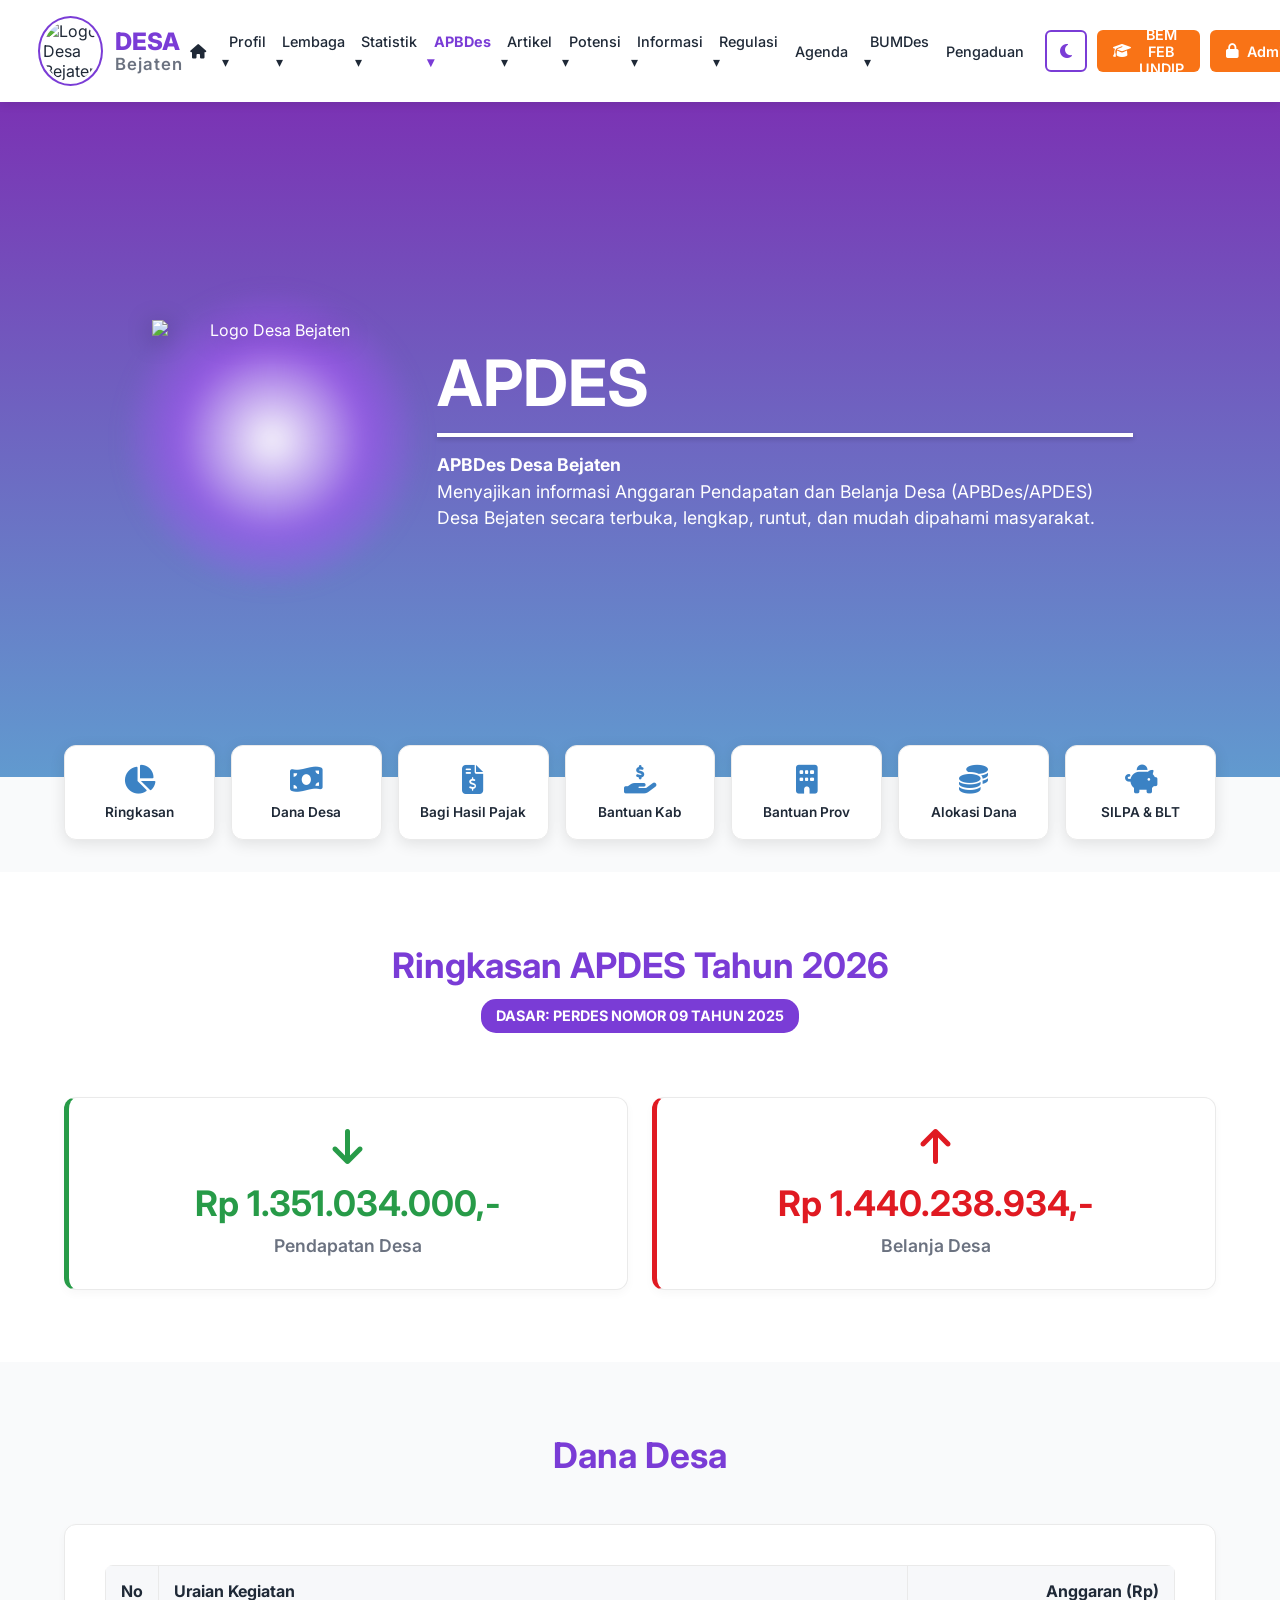
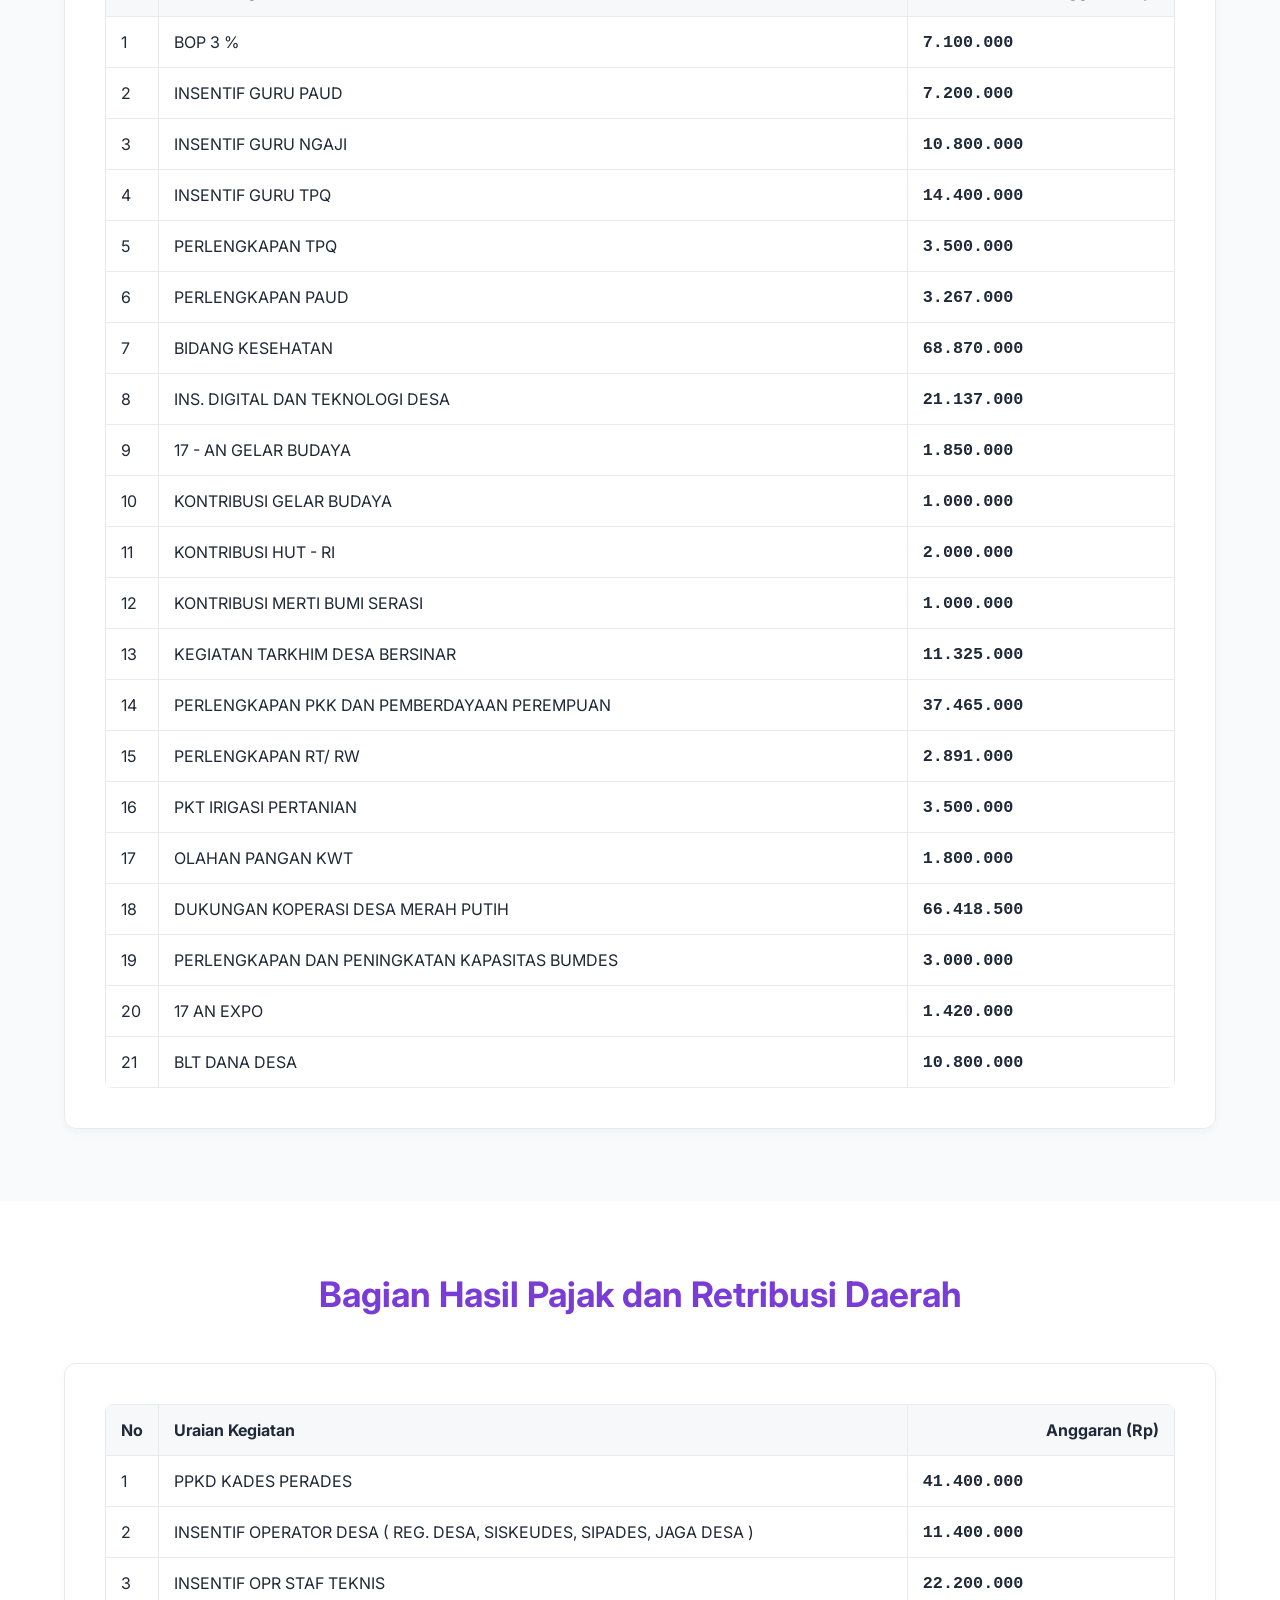
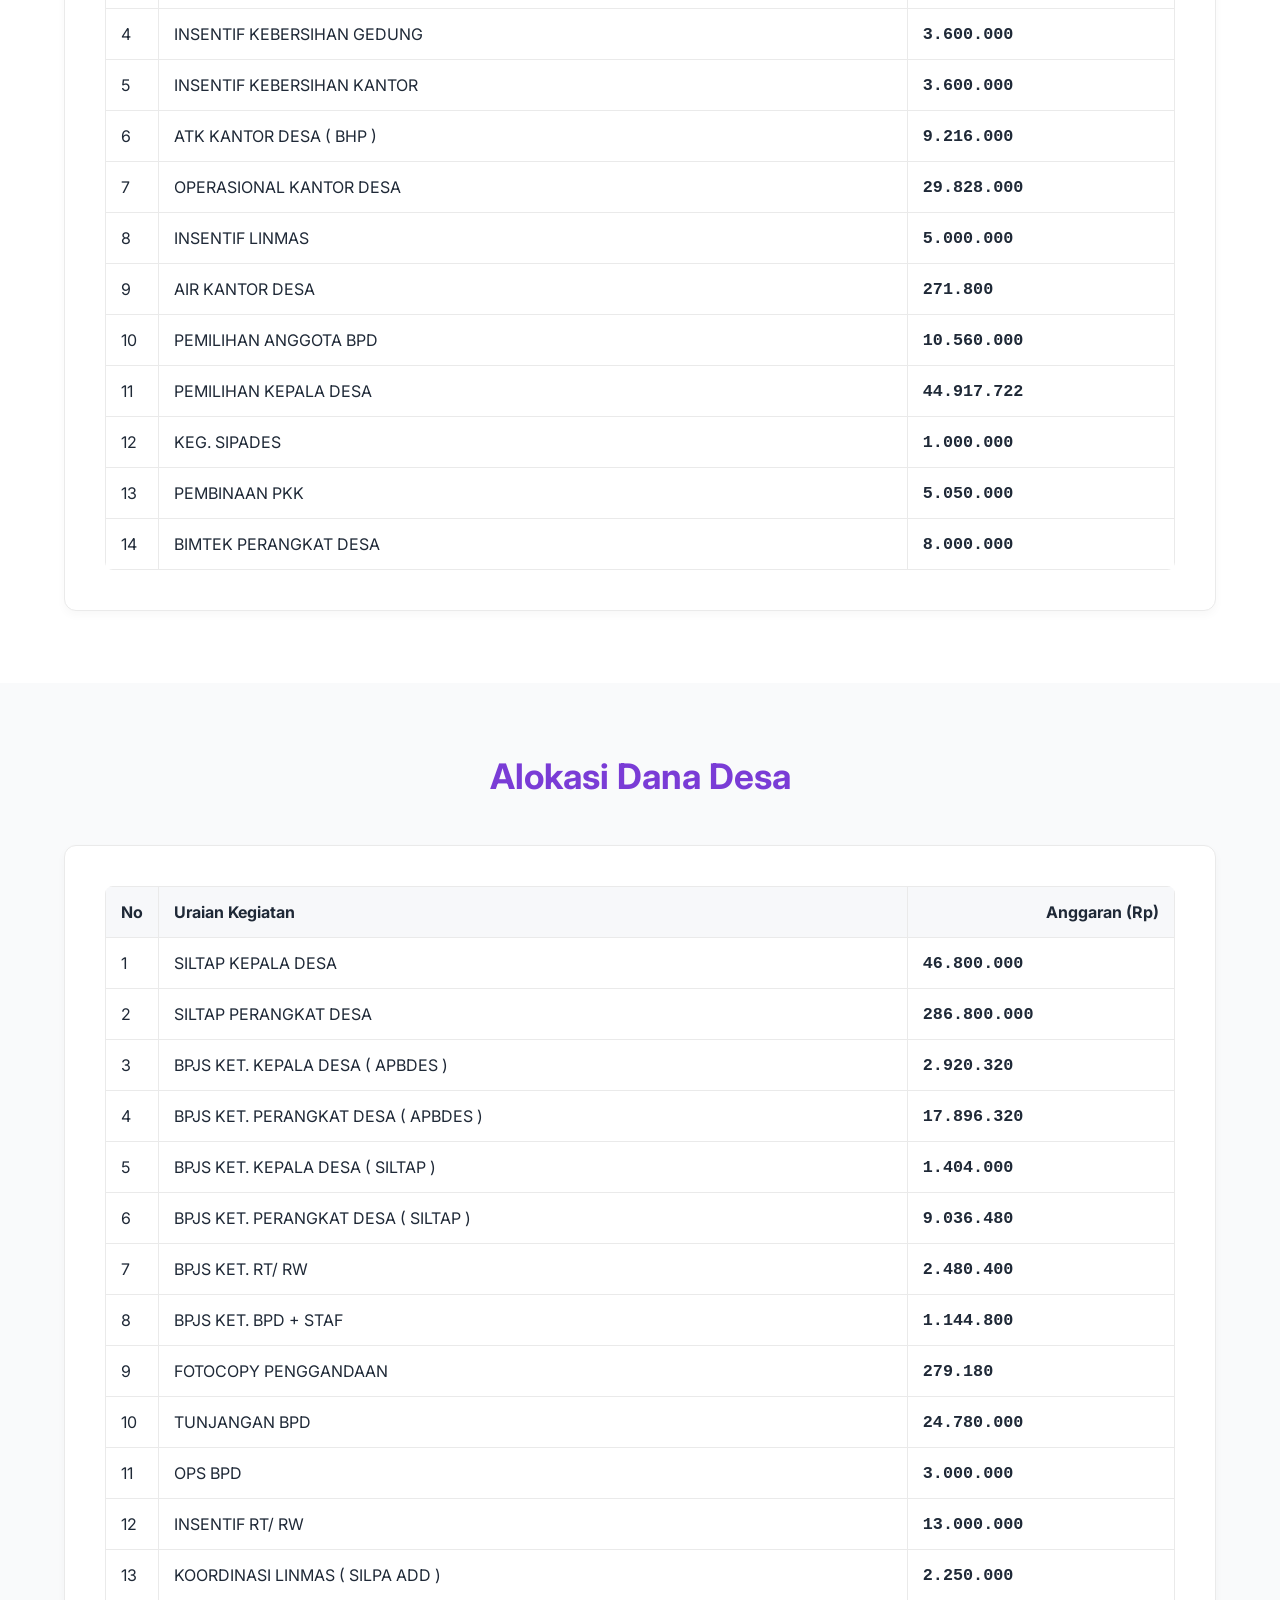
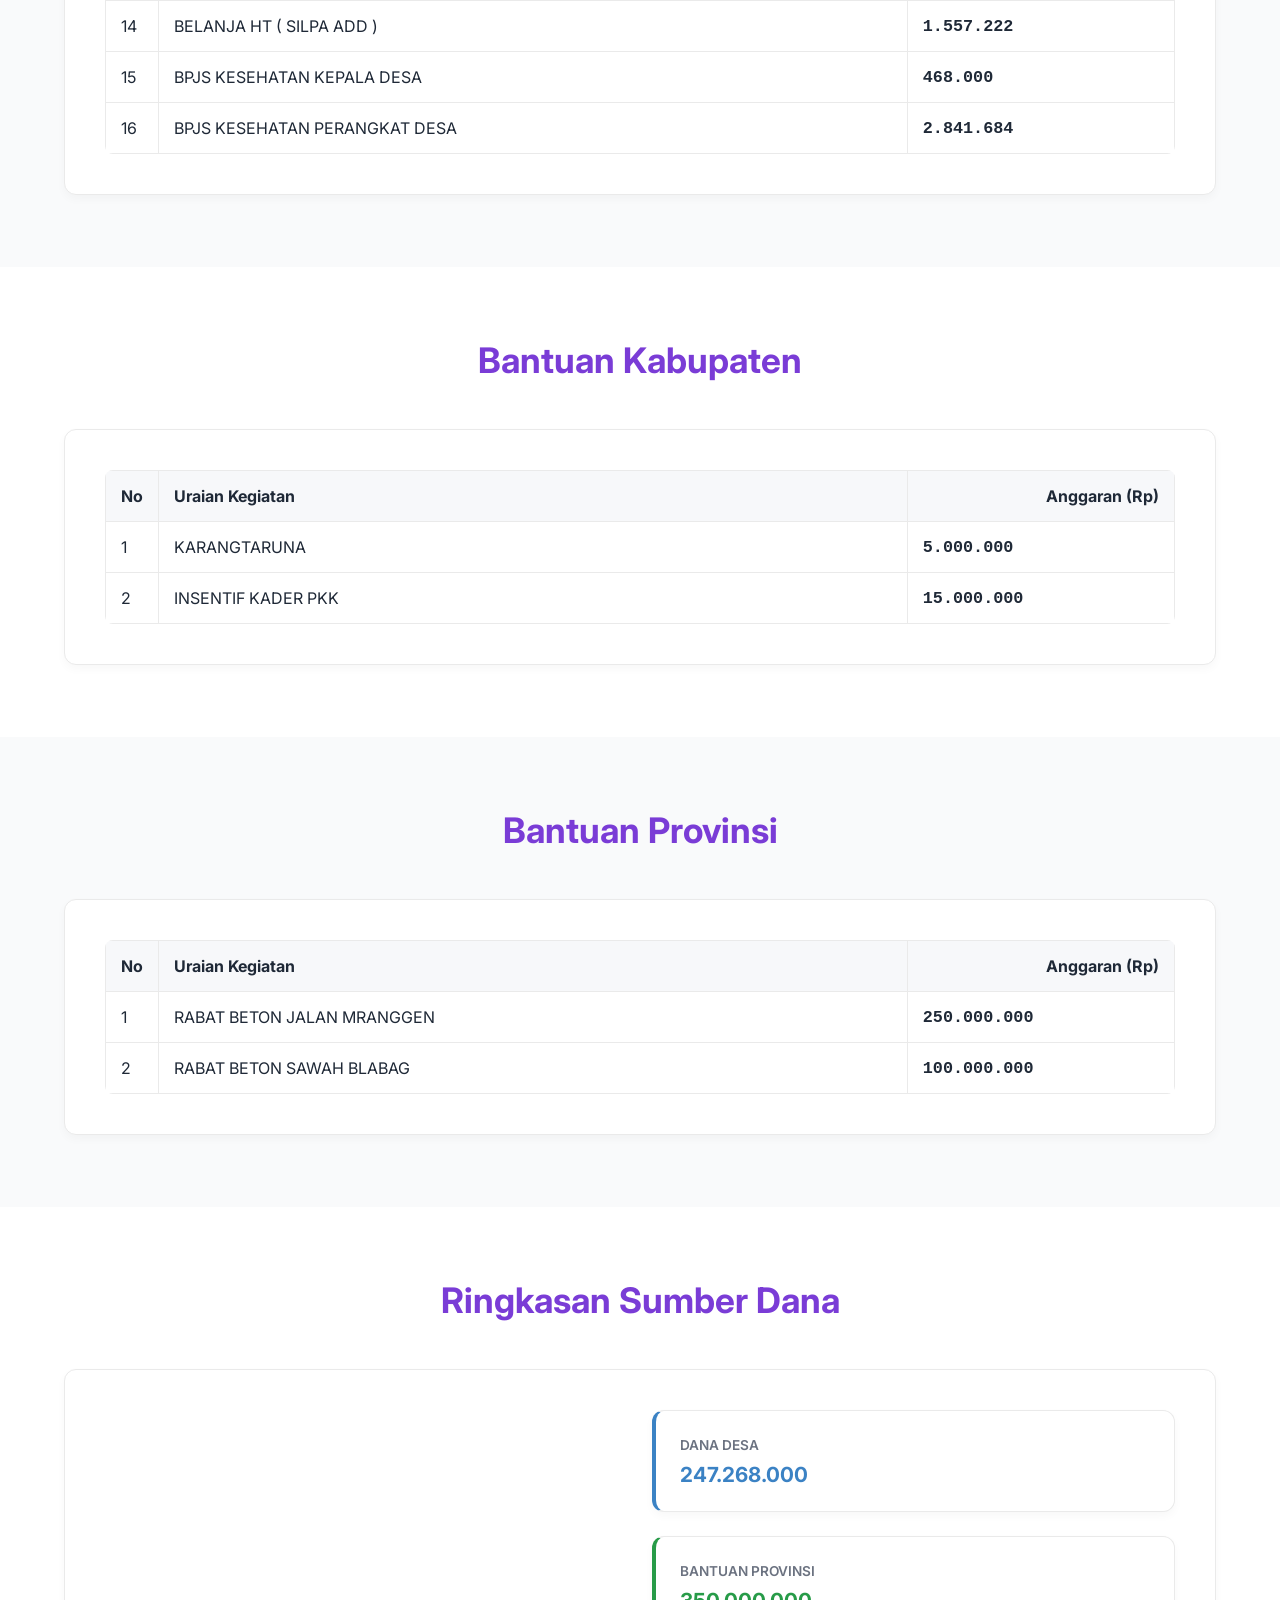
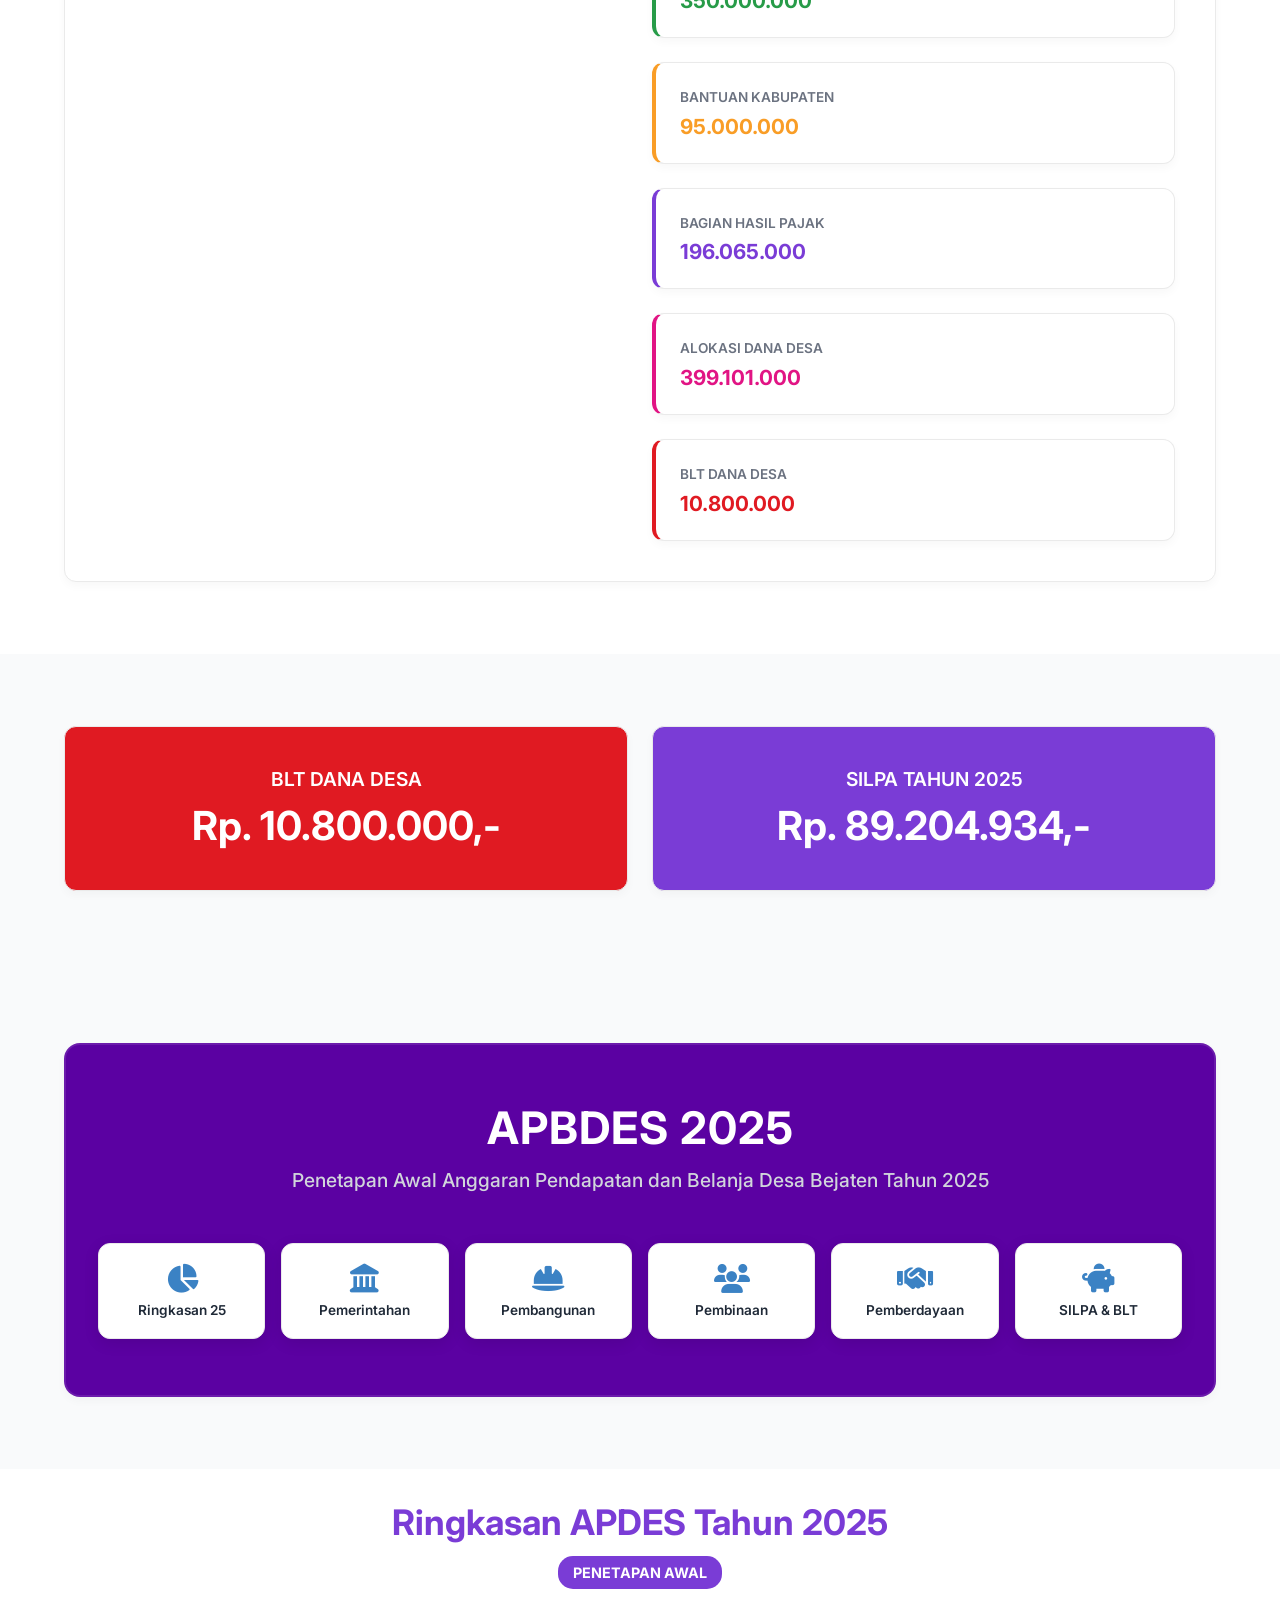
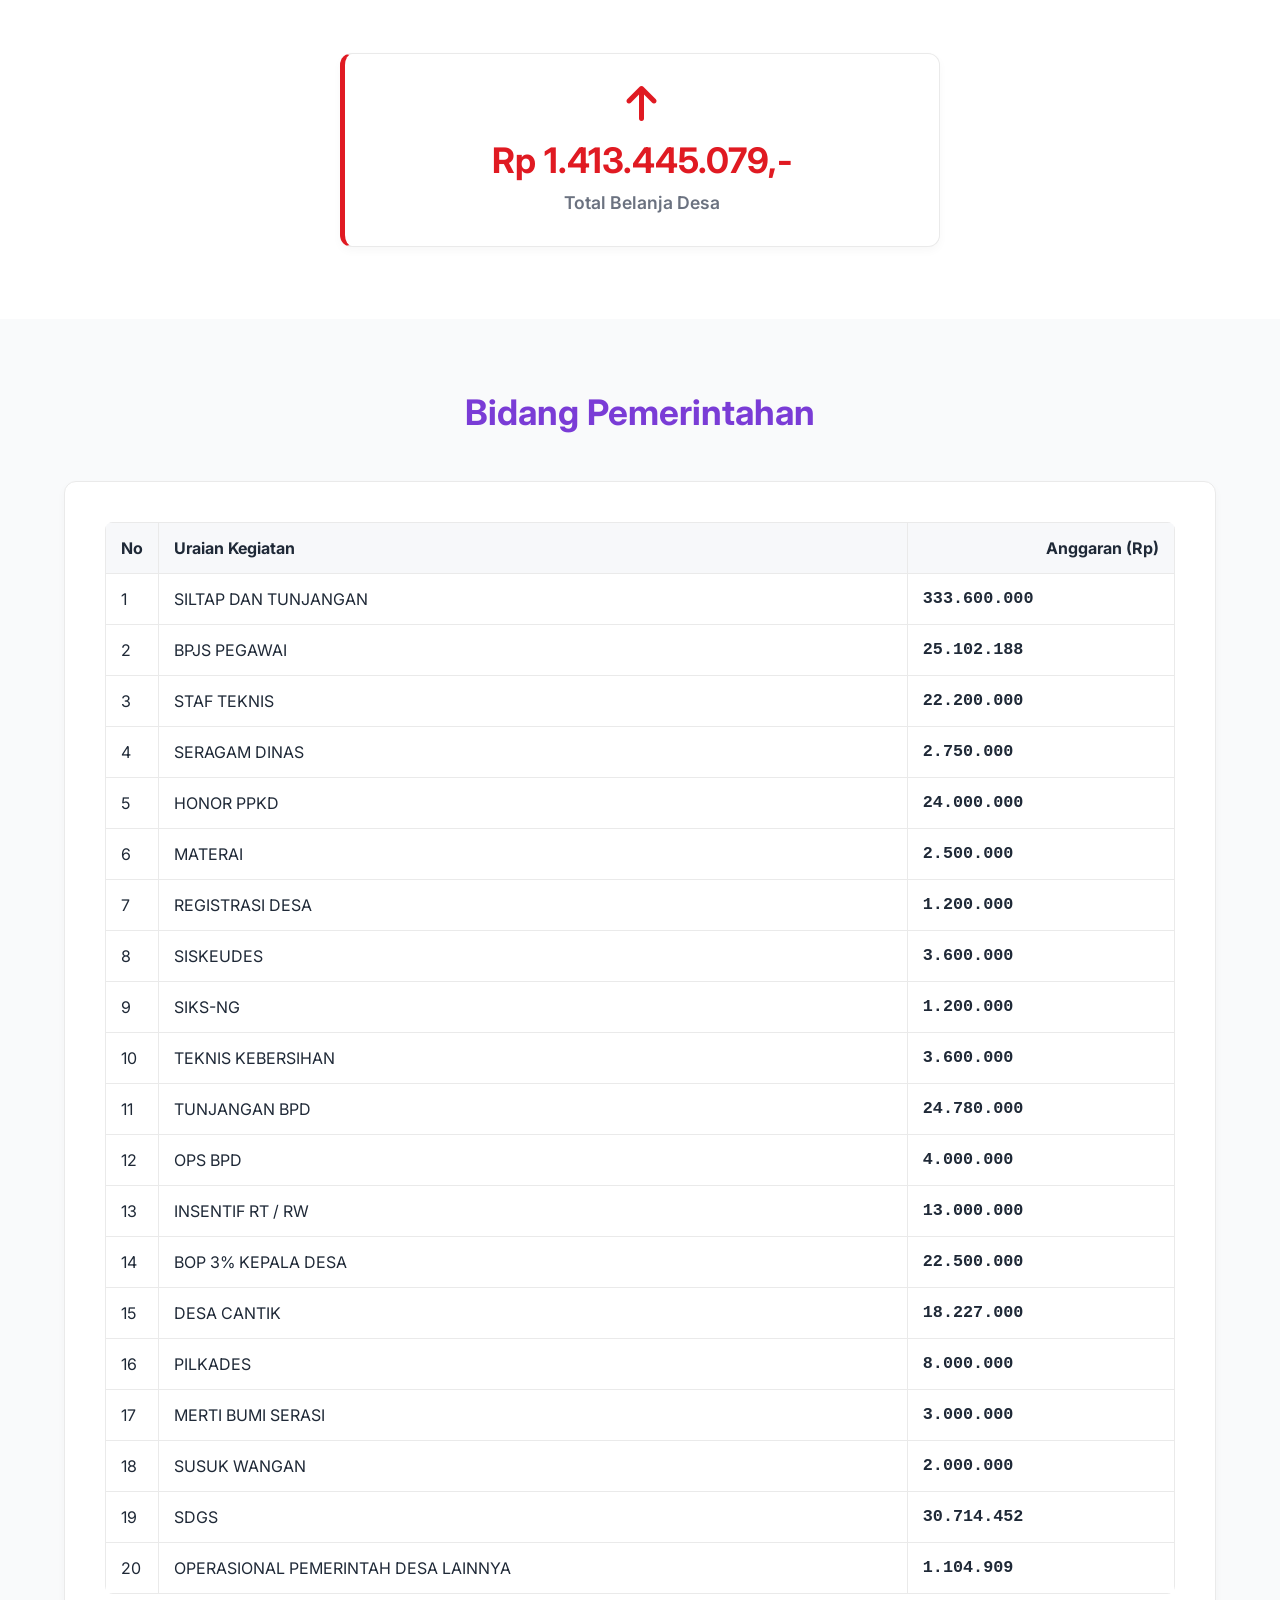
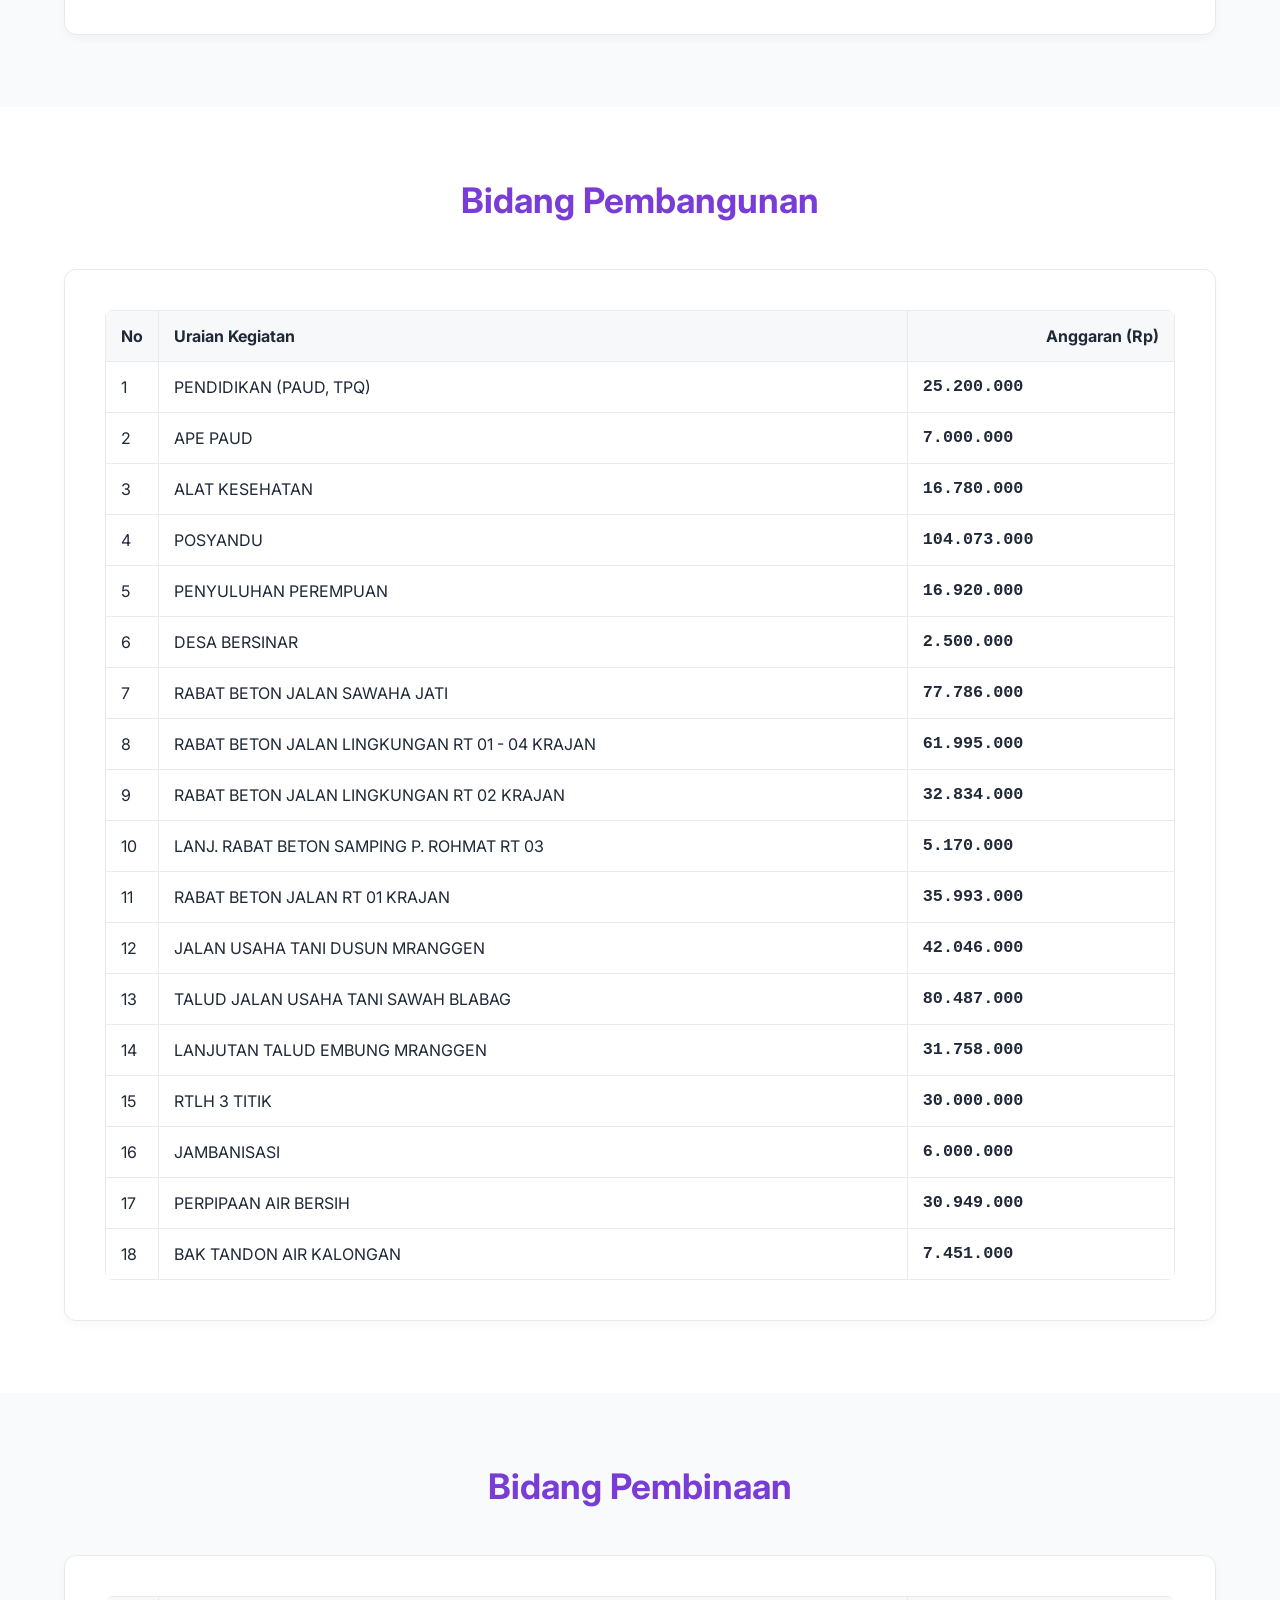
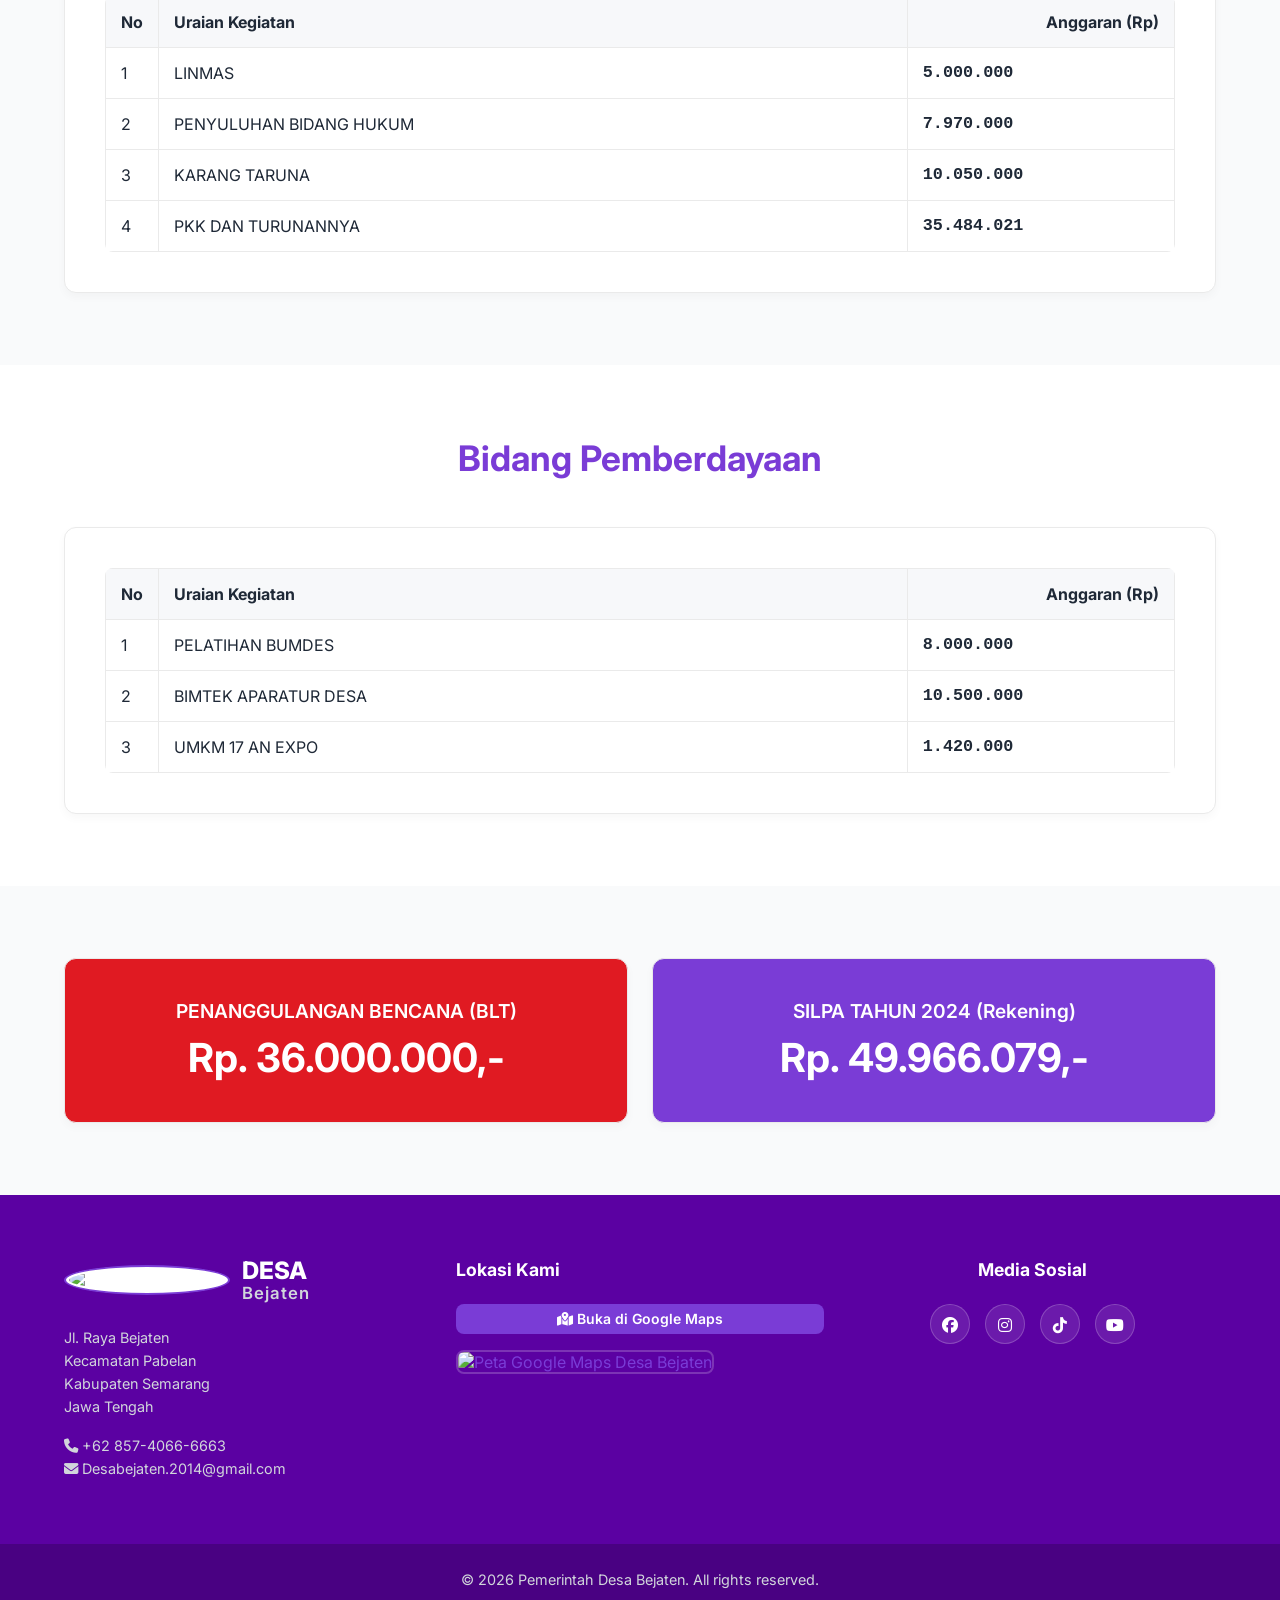
==== APDES/index.html @ 37f965fb "Add files via upload" ====
<!DOCTYPE html>
<html lang="en">

  <head>
    <meta charset="UTF-8">
    <title>APDES DESA</title>
    <link rel="stylesheet" href="./style.css">

  </head>
    
  <body>
  <!DOCTYPE html>
<html lang="id">
<head>
<meta charset="UTF-8">
<meta name="viewport" content="width=device-width, initial-scale=1.0">
<title>APDES - Desa Bejaten</title>
<link href="https://fonts.googleapis.com/css2?family=Inter:wght@300;400;500;600;700;800&family=Poppins:wght@400;600;700&display=swap" rel="stylesheet">
<link rel="stylesheet" href="https://cdnjs.cloudflare.com/ajax/libs/font-awesome/6.4.0/css/all.min.css">
<script src="https://code.highcharts.com/highcharts.js"></script>
<script src="https://code.highcharts.com/highcharts-3d.js"></script>
<script src="https://code.highcharts.com/highcharts-more.js"></script>
<link rel="stylesheet" href="style.css">
</head>
<body>
<div id="public-view">
<header id="main-header">
<div class="header-container">
<div class="desa-identity hover-popup">
<div class="logo-container">
<img src="https://res.cloudinary.com/drxc5e7gf/image/upload/v1787878684/Gemini_Generated_Image_4rnmgw4rnmgw4rnm_gtsehb.jpg" alt="Logo Desa Bejaten" class="desa-logo">
</div>
<div class="desa-title">
<h1>
<span class="desa-top">Desa</span>
<span class="bejaten-bottom">Bejaten</span>
</h1>
</div>
</div>
<div class="mobile-menu-toggle" id="mobile-menu-toggle">
<i class="fas fa-bars"></i>
</div>
<nav id="main-nav">
<ul class="nav-links">
<li><a href="#hero" class="hover-popup"><i class="fas fa-home"></i></a></li>
<li class="dropdown">
<a href="#" class="hover-popup">Profil  ▾ </a>
<ul class="dropdown-menu">
<li><a href="#">Visi Misi</a></li>
<li><a href="#">Sejarah desa</a></li>
<li><a href="#">wilayah administrative</a></li>
<li><a href="#">Pemerintah desa</a></li>
<li><a href="#">Peta Desa</a></li>
<li><a href="#">IDM</a></li>
<li><a href="#">SDGS Desa</a></li>
<li><a href="#">Galeri</a></li>
</ul>
</li>
<li class="dropdown">
<a href="#" class="hover-popup">Lembaga  ▾ </a>
<ul class="dropdown-menu">
<li><a href="#">BPD</a></li>
<li><a href="#">Ketua RW</a></li>
<li><a href="#">Ketua RT</a></li>
<li><a href="#">PKK</a></li>
<li><a href="#">Karang Taruna</a></li>
<li><a href="#">Posyandu</a></li>
</ul>
</li>
<li class="dropdown">
<a href="#" class="hover-popup">Statistik  ▾ </a>
<ul class="dropdown-menu">
<li><a href="#persebaran-kk">Persebaran dan Jumlah KK</a></li>
<li><a href="#penduduk">Rekapitulasi Penduduk</a></li>
<li><a href="#kelompok-usia">Klasifikasi Kelompok Usia</a></li>
<li><a href="#kesehatan">Infrastruktur dan Kesehatan</a></li>
<li><a href="#pendidikan">Pendidikan</a></li>
<li><a href="#kesejahteraan">Indeks Kesejahteraan Sosial</a></li>
<li><a href="#ketenagakerjaan">Ketenagakerjaan</a></li>
<li><a href="#pemuda-olahraga">Pemuda dan Olahraga</a></li>
<li><a href="#seni-budaya">Kesenian dan Kebudayaan Lokal</a></li>
<li><a href="#peribadatan">Peribadatan</a></li>
<li><a href="#mata-pencaharian">Mata Pencaharian Utama</a></li>
<li><a href="#komoditi">Potensi Komoditi</a></li>
<li><a href="#kelayakan-rumah">Kelayakan Infrastruktur</a></li>
<li><a href="#sarpras">Sarana dan Prasarana</a></li>
</ul>
</li>
<li class="dropdown">
<a href="#hero" class="hover-popup" style="color: var(--primary); font-weight: bold;">APBDes  ▾ </a>
<ul class="dropdown-menu">
<li><a href="#apdes-2025">2025</a></li>
<li><a href="#hero" style="color: var(--primary); font-weight: bold;">2026</a></li>
</ul>
</li>
<li class="dropdown">
<a href="#" class="hover-popup">Artikel  ▾ </a>
<ul class="dropdown-menu">
<li><a href="#">Berita Desa</a></li>
<li><a href="#">Berita Daerah</a></li>
<li><a href="#">Berita Nasional</a></li>
</ul>
</li>
<li class="dropdown">
<a href="#" class="hover-popup">Potensi  ▾ </a>
<ul class="dropdown-menu">
<li><a href="#">Lapak Desa</a></li>
<li><a href="#">UMKM</a></li>
<li><a href="#">Perpustakaan</a></li>
</ul>
</li>
<li class="dropdown">
<a href="#" class="hover-popup">Informasi  ▾ </a>
<ul class="dropdown-menu">
<li><a href="#">Cek DPT</a></li>
<li><a href="#">Cek Bansos</a></li>
<li><a href="#">Cek PBB</a></li>
<li><a href="#">Buku Saku UU Desa</a></li>
</ul>
</li>
<li class="dropdown">
<a href="#" class="hover-popup">Regulasi  ▾ </a>
<ul class="dropdown-menu">
<li><a href="#">Produk Hukum Desa</a></li>
<li><a href="#">JDIH Semarang</a></li>
</ul>
</li>
<li><a href="#" class="hover-popup">Agenda</a></li>
<li class="dropdown">
<a href="#" class="hover-popup">BUMDes  ▾ </a>
<ul class="dropdown-menu">
<li><a href="#">Profil</a></li>
<li><a href="#">Unit Usaha</a></li>
</ul>
</li>
<li><a href="#" class="hover-popup">Pengaduan</a></li>
</ul>
<div class="nav-actions">
<button id="theme-toggle" class="btn-theme-toggle hover-popup"><i class="fas fa-moon"></i></button>
<div class="dropdown">
<button class="btn btn-admin hover-popup"><i class="fas fa-graduation-cap"></i> PPKO BEM FEB UNDIP  ▾ </button>
<ul class="dropdown-menu">
<li><a href="#">Profil</a></li>
<li><a href="#">Mentari Cendekia</a></li>
<li><a href="#">Kembang Usaha</a></li>
<li><a href="#">Bijak Usaha</a></li>
<li><a href="#">Siaga Tani</a></li>
<li><a href="#">Sinergi Tani</a></li>
<li><a href="#">Testimoni</a></li>
<li><a href="#">Video Profil</a></li>
</ul>
</div>
<button id="btn-open-login" class="btn btn-admin hover-popup"><i class="fas fa-lock"></i> Admin</button>
</div>
</nav>
</div>
</header>

<section id="hero">
<div class="hero-overlay"></div>
<div class="hero-content">
<div class="hero-content-flex">
<div class="hero-logo-side">
<div class="hero-logo-glow-wrapper">
<div class="hero-glow-effect"></div>
<img src="https://res.cloudinary.com/drxc5e7gf/image/upload/v1787893116/Desain_tanpa_judul_1_e6dlwz.png" alt="Logo Desa Bejaten" class="hero-clean-logo">
</div>
</div>
<div class="hero-text-side">
<h2><span>APDES</span></h2>
<hr class="hero-line">
<p><strong>APBDes Desa Bejaten</strong><br>Menyajikan informasi Anggaran Pendapatan dan Belanja Desa (APBDes/APDES) Desa Bejaten secara terbuka, lengkap, runtut, dan mudah dipahami masyarakat.</p>
</div>
</div>
</div>
</section>
<section id="quick-access">
<div class="container grid-7">
<a href="#ringkasan-apdes" class="quick-card hover-popup"><i class="fas fa-chart-pie"></i><p>Ringkasan</p></a>
<a href="#dana-desa" class="quick-card hover-popup"><i class="fas fa-money-bill-wave"></i><p>Dana Desa</p></a>
<a href="#bagi-hasil-pajak" class="quick-card hover-popup"><i class="fas fa-file-invoice-dollar"></i><p>Bagi Hasil Pajak</p></a>
<a href="#bantuan-kabupaten" class="quick-card hover-popup"><i class="fas fa-hand-holding-usd"></i><p>Bantuan Kab</p></a>
<a href="#bantuan-provinsi" class="quick-card hover-popup"><i class="fas fa-building"></i><p>Bantuan Prov</p></a>
<a href="#alokasi-dana-desa" class="quick-card hover-popup"><i class="fas fa-coins"></i><p>Alokasi Dana</p></a>
<a href="#silpa" class="quick-card hover-popup"><i class="fas fa-piggy-bank"></i><p>SILPA & BLT</p></a>
</div>
</section>
<section id="ringkasan-apdes" class="section-bg-light">
<div class="container">
<div class="section-header hover-popup">
<h2>Ringkasan APDES Tahun 2026</h2>
<p class="badge badge-year">DASAR: PERDES NOMOR 09 TAHUN 2025</p>
</div>
<div class="grid-2 align-center-grid">
<div class="stat-card hover-popup" style="border-left: 5px solid #279B48;">
<i class="fas fa-arrow-down" style="color: #279B48;"></i>
<h3 style="color: #279B48;">Rp 1.351.034.000,-</h3>
<p>Pendapatan Desa</p>
</div>
<div class="stat-card hover-popup" style="border-left: 5px solid #E01A22;">
<i class="fas fa-arrow-up" style="color: #E01A22;"></i>
<h3 style="color: #E01A22;">Rp 1.440.238.934,-</h3>
<p>Belanja Desa</p>
</div>
</div>
</div>
</section>
<section id="dana-desa">
<div class="container">
<div class="section-header hover-popup">
<h2>Dana Desa</h2>
</div>
<div class="content-box hover-popup">
<div class="table-responsive">
<table class="stat-table apdes-table">
<thead>
<tr>
<th style="width: 5%;">No</th>
<th style="width: 70%;">Uraian Kegiatan</th>
<th style="width: 25%; text-align: right;">Anggaran (Rp)</th>
</tr>
</thead>
<tbody>
<tr><td>1</td><td>BOP 3 %</td><td>7.100.000</td></tr>
<tr><td>2</td><td>INSENTIF GURU PAUD</td><td>7.200.000</td></tr>
<tr><td>3</td><td>INSENTIF GURU NGAJI</td><td>10.800.000</td></tr>
<tr><td>4</td><td>INSENTIF GURU TPQ</td><td>14.400.000</td></tr>
<tr><td>5</td><td>PERLENGKAPAN TPQ</td><td>3.500.000</td></tr>
<tr><td>6</td><td>PERLENGKAPAN PAUD</td><td>3.267.000</td></tr>
<tr><td>7</td><td>BIDANG KESEHATAN</td><td>68.870.000</td></tr>
<tr><td>8</td><td>INS. DIGITAL DAN TEKNOLOGI DESA</td><td>21.137.000</td></tr>
<tr><td>9</td><td>17 - AN GELAR BUDAYA</td><td>1.850.000</td></tr>
<tr><td>10</td><td>KONTRIBUSI GELAR BUDAYA</td><td>1.000.000</td></tr>
<tr><td>11</td><td>KONTRIBUSI HUT - RI</td><td>2.000.000</td></tr>
<tr><td>12</td><td>KONTRIBUSI MERTI BUMI SERASI</td><td>1.000.000</td></tr>
<tr><td>13</td><td>KEGIATAN TARKHIM DESA BERSINAR</td><td>11.325.000</td></tr>
<tr><td>14</td><td>PERLENGKAPAN PKK DAN PEMBERDAYAAN PEREMPUAN</td><td>37.465.000</td></tr>
<tr><td>15</td><td>PERLENGKAPAN RT/ RW</td><td>2.891.000</td></tr>
<tr><td>16</td><td>PKT IRIGASI PERTANIAN</td><td>3.500.000</td></tr>
<tr><td>17</td><td>OLAHAN PANGAN KWT</td><td>1.800.000</td></tr>
<tr><td>18</td><td>DUKUNGAN KOPERASI DESA MERAH PUTIH</td><td>66.418.500</td></tr>
<tr><td>19</td><td>PERLENGKAPAN DAN PENINGKATAN KAPASITAS BUMDES</td><td>3.000.000</td></tr>
<tr><td>20</td><td>17 AN EXPO</td><td>1.420.000</td></tr>
<tr><td>21</td><td>BLT DANA DESA</td><td>10.800.000</td></tr>
</tbody>
</table>
</div>
</div>
</div>
</section>
<section id="bagi-hasil-pajak" class="section-bg-light">
<div class="container">
<div class="section-header hover-popup">
<h2>Bagian Hasil Pajak dan Retribusi Daerah</h2>
</div>
<div class="content-box hover-popup">
<div class="table-responsive">
<table class="stat-table apdes-table">
<thead>
<tr>
<th style="width: 5%;">No</th>
<th style="width: 70%;">Uraian Kegiatan</th>
<th style="width: 25%; text-align: right;">Anggaran (Rp)</th>
</tr>
</thead>
<tbody>
<tr><td>1</td><td>PPKD KADES PERADES</td><td>41.400.000</td></tr>
<tr><td>2</td><td>INSENTIF OPERATOR DESA ( REG. DESA, SISKEUDES, SIPADES, JAGA DESA )</td><td>11.400.000</td></tr>
<tr><td>3</td><td>INSENTIF OPR STAF TEKNIS</td><td>22.200.000</td></tr>
<tr><td>4</td><td>INSENTIF KEBERSIHAN GEDUNG</td><td>3.600.000</td></tr>
<tr><td>5</td><td>INSENTIF KEBERSIHAN KANTOR</td><td>3.600.000</td></tr>
<tr><td>6</td><td>ATK KANTOR DESA ( BHP )</td><td>9.216.000</td></tr>
<tr><td>7</td><td>OPERASIONAL KANTOR DESA</td><td>29.828.000</td></tr>
<tr><td>8</td><td>INSENTIF LINMAS</td><td>5.000.000</td></tr>
<tr><td>9</td><td>AIR KANTOR DESA</td><td>271.800</td></tr>
<tr><td>10</td><td>PEMILIHAN ANGGOTA BPD</td><td>10.560.000</td></tr>
<tr><td>11</td><td>PEMILIHAN KEPALA DESA</td><td>44.917.722</td></tr>
<tr><td>12</td><td>KEG. SIPADES</td><td>1.000.000</td></tr>
<tr><td>13</td><td>PEMBINAAN PKK</td><td>5.050.000</td></tr>
<tr><td>14</td><td>BIMTEK PERANGKAT DESA</td><td>8.000.000</td></tr>
</tbody>
</table>
</div>
</div>
</div>
</section>
<section id="alokasi-dana-desa">
<div class="container">
<div class="section-header hover-popup">
<h2>Alokasi Dana Desa</h2>
</div>
<div class="content-box hover-popup">
<div class="table-responsive">
<table class="stat-table apdes-table">
<thead>
<tr>
<th style="width: 5%;">No</th>
<th style="width: 70%;">Uraian Kegiatan</th>
<th style="width: 25%; text-align: right;">Anggaran (Rp)</th>
</tr>
</thead>
<tbody>
<tr><td>1</td><td>SILTAP KEPALA DESA</td><td>46.800.000</td></tr>
<tr><td>2</td><td>SILTAP PERANGKAT DESA</td><td>286.800.000</td></tr>
<tr><td>3</td><td>BPJS KET. KEPALA DESA ( APBDES )</td><td>2.920.320</td></tr>
<tr><td>4</td><td>BPJS KET. PERANGKAT DESA ( APBDES )</td><td>17.896.320</td></tr>
<tr><td>5</td><td>BPJS KET. KEPALA DESA ( SILTAP )</td><td>1.404.000</td></tr>
<tr><td>6</td><td>BPJS KET. PERANGKAT DESA ( SILTAP )</td><td>9.036.480</td></tr>
<tr><td>7</td><td>BPJS KET. RT/ RW</td><td>2.480.400</td></tr>
<tr><td>8</td><td>BPJS KET. BPD + STAF</td><td>1.144.800</td></tr>
<tr><td>9</td><td>FOTOCOPY PENGGANDAAN</td><td>279.180</td></tr>
<tr><td>10</td><td>TUNJANGAN BPD</td><td>24.780.000</td></tr>
<tr><td>11</td><td>OPS BPD</td><td>3.000.000</td></tr>
<tr><td>12</td><td>INSENTIF RT/ RW</td><td>13.000.000</td></tr>
<tr><td>13</td><td>KOORDINASI LINMAS ( SILPA ADD )</td><td>2.250.000</td></tr>
<tr><td>14</td><td>BELANJA HT ( SILPA ADD )</td><td>1.557.222</td></tr>
<tr><td>15</td><td>BPJS KESEHATAN KEPALA DESA</td><td>468.000</td></tr>
<tr><td>16</td><td>BPJS KESEHATAN PERANGKAT DESA</td><td>2.841.684</td></tr>
</tbody>
</table>
</div>
</div>
</div>
</section>
<section id="bantuan-kabupaten" class="section-bg-light">
<div class="container">
<div class="section-header hover-popup">
<h2>Bantuan Kabupaten</h2>
</div>
<div class="content-box hover-popup">
<div class="table-responsive">
<table class="stat-table apdes-table">
<thead>
<tr>
<th style="width: 5%;">No</th>
<th style="width: 70%;">Uraian Kegiatan</th>
<th style="width: 25%; text-align: right;">Anggaran (Rp)</th>
</tr>
</thead>
<tbody>
<tr><td>1</td><td>KARANGTARUNA</td><td>5.000.000</td></tr>
<tr><td>2</td><td>INSENTIF KADER PKK</td><td>15.000.000</td></tr>
</tbody>
</table>
</div>
</div>
</div>
</section>
<section id="bantuan-provinsi">
<div class="container">
<div class="section-header hover-popup">
<h2>Bantuan Provinsi</h2>
</div>
<div class="content-box hover-popup">
<div class="table-responsive">
<table class="stat-table apdes-table">
<thead>
<tr>
<th style="width: 5%;">No</th>
<th style="width: 70%;">Uraian Kegiatan</th>
<th style="width: 25%; text-align: right;">Anggaran (Rp)</th>
</tr>
</thead>
<tbody>
<tr><td>1</td><td>RABAT BETON JALAN MRANGGEN</td><td>250.000.000</td></tr>
<tr><td>2</td><td>RABAT BETON SAWAH BLABAG</td><td>100.000.000</td></tr>
</tbody>
</table>
</div>
</div>
</div>
</section>
<section id="ringkasan-sumber-dana" class="section-bg-light">
<div class="container">
<div class="section-header hover-popup">
<h2>Ringkasan Sumber Dana</h2>
</div>
<div class="content-box hover-popup">
<div class="grid-2 align-center-grid">
<div id="chart-sumber-dana" style="height: 380px;"></div>
<div>
<div class="grid-2">
<div class="stat-card hover-popup" style="padding: 1.5rem; text-align: left; border-left: 4px solid #3B82C4;">
<p style="font-size: 0.85rem; margin-bottom: 5px;">DANA DESA</p>
<h3 style="font-size: 1.3rem; color: #3B82C4; margin: 0;">247.268.000</h3>
</div>
<div class="stat-card hover-popup" style="padding: 1.5rem; text-align: left; border-left: 4px solid #279B48;">
<p style="font-size: 0.85rem; margin-bottom: 5px;">BANTUAN PROVINSI</p>
<h3 style="font-size: 1.3rem; color: #279B48; margin: 0;">350.000.000</h3>
</div>
<div class="stat-card hover-popup" style="padding: 1.5rem; text-align: left; border-left: 4px solid #F99D26;">
<p style="font-size: 0.85rem; margin-bottom: 5px;">BANTUAN KABUPATEN</p>
<h3 style="font-size: 1.3rem; color: #F99D26; margin: 0;">95.000.000</h3>
</div>
<div class="stat-card hover-popup" style="padding: 1.5rem; text-align: left; border-left: 4px solid #7A3CD6;">
<p style="font-size: 0.85rem; margin-bottom: 5px;">BAGIAN HASIL PAJAK</p>
<h3 style="font-size: 1.3rem; color: #7A3CD6; margin: 0;">196.065.000</h3>
</div>
<div class="stat-card hover-popup" style="padding: 1.5rem; text-align: left; border-left: 4px solid #E11484;">
<p style="font-size: 0.85rem; margin-bottom: 5px;">ALOKASI DANA DESA</p>
<h3 style="font-size: 1.3rem; color: #E11484; margin: 0;">399.101.000</h3>
</div>
<div class="stat-card hover-popup" style="padding: 1.5rem; text-align: left; border-left: 4px solid #E01A22;">
<p style="font-size: 0.85rem; margin-bottom: 5px;">BLT DANA DESA</p>
<h3 style="font-size: 1.3rem; color: #E01A22; margin: 0;">10.800.000</h3>
</div>
</div>
</div>
</div>
</div>
</div>
</section>
<section id="silpa">
<div class="container">
<div class="grid-2">
<div class="content-box text-center hover-popup" style="background: #E01A22; color: white;">
<h3 style="color: white; margin-bottom: 10px; font-weight: 600; font-size: 1.2rem;">BLT DANA DESA</h3>
<h2 style="color: white; font-size: 2.5rem; margin-bottom: 0;">Rp. 10.800.000,-</h2>
</div>
<div class="content-box text-center hover-popup" style="background: var(--primary); color: white;">
<h3 style="color: white; margin-bottom: 10px; font-weight: 600; font-size: 1.2rem;">SILPA TAHUN 2025</h3>
<h2 style="color: white; font-size: 2.5rem; margin-bottom: 0;">Rp. 89.204.934,-</h2>
</div>
</div>
</div>
</section>
<section id="apdes-2025" style="padding-top: 5rem;">
<div class="container">
<div class="content-box text-center hover-popup" style="background: var(--primary-dark); color: white; padding: 3.5rem 2rem; border-radius: 16px; border: 2px solid rgba(255,255,255,0.1);">
<h2 style="color: white; font-size: 2.8rem; margin-bottom: 10px; letter-spacing: 1px;">APBDES 2025</h2>
<p style="color: #d1d5db; font-size: 1.2rem; margin: 0; font-weight: 500;">Penetapan Awal Anggaran Pendapatan dan Belanja Desa Bejaten Tahun 2025</p>

<div class="grid-6" style="margin-top: 3rem;">
<a href="#ringkasan-apdes-2025" class="quick-card hover-popup"><i class="fas fa-chart-pie"></i><p>Ringkasan 25</p></a>
<a href="#pemerintahan-2025" class="quick-card hover-popup"><i class="fas fa-landmark"></i><p>Pemerintahan</p></a>
<a href="#pembangunan-2025" class="quick-card hover-popup"><i class="fas fa-hard-hat"></i><p>Pembangunan</p></a>
<a href="#pembinaan-2025" class="quick-card hover-popup"><i class="fas fa-users"></i><p>Pembinaan</p></a>
<a href="#pemberdayaan-2025" class="quick-card hover-popup"><i class="fas fa-handshake"></i><p>Pemberdayaan</p></a>
<a href="#silpa-2025" class="quick-card hover-popup"><i class="fas fa-piggy-bank"></i><p>SILPA & BLT</p></a>
</div>
</div>
</div>
</section>
<section id="ringkasan-apdes-2025" class="section-bg-light" style="padding-top: 2rem;">
<div class="container">
<div class="section-header hover-popup">
<h2>Ringkasan APDES Tahun 2025</h2>
<p class="badge badge-year">PENETAPAN AWAL</p>
</div>
<div class="grid-2 align-center-grid" style="justify-content: center; max-width: 600px; margin: 0 auto;">
<div class="stat-card hover-popup" style="border-left: 5px solid #E01A22; width: 100%;">
<i class="fas fa-arrow-up" style="color: #E01A22;"></i>
<h3 style="color: #E01A22;">Rp 1.413.445.079,-</h3>
<p>Total Belanja Desa</p>
</div>
</div>
</div>
</section>
<section id="pemerintahan-2025">
<div class="container">
<div class="section-header hover-popup">
<h2>Bidang Pemerintahan</h2>
</div>
<div class="content-box hover-popup">
<div class="table-responsive">
<table class="stat-table apdes-table">
<thead>
<tr>
<th style="width: 5%;">No</th>
<th style="width: 70%;">Uraian Kegiatan</th>
<th style="width: 25%; text-align: right;">Anggaran (Rp)</th>
</tr>
</thead>
<tbody>
<tr><td>1</td><td>SILTAP DAN TUNJANGAN</td><td>333.600.000</td></tr>
<tr><td>2</td><td>BPJS PEGAWAI</td><td>25.102.188</td></tr>
<tr><td>3</td><td>STAF TEKNIS</td><td>22.200.000</td></tr>
<tr><td>4</td><td>SERAGAM DINAS</td><td>2.750.000</td></tr>
<tr><td>5</td><td>HONOR PPKD</td><td>24.000.000</td></tr>
<tr><td>6</td><td>MATERAI</td><td>2.500.000</td></tr>
<tr><td>7</td><td>REGISTRASI DESA</td><td>1.200.000</td></tr>
<tr><td>8</td><td>SISKEUDES</td><td>3.600.000</td></tr>
<tr><td>9</td><td>SIKS-NG</td><td>1.200.000</td></tr>
<tr><td>10</td><td>TEKNIS KEBERSIHAN</td><td>3.600.000</td></tr>
<tr><td>11</td><td>TUNJANGAN BPD</td><td>24.780.000</td></tr>
<tr><td>12</td><td>OPS BPD</td><td>4.000.000</td></tr>
<tr><td>13</td><td>INSENTIF RT / RW</td><td>13.000.000</td></tr>
<tr><td>14</td><td>BOP 3% KEPALA DESA</td><td>22.500.000</td></tr>
<tr><td>15</td><td>DESA CANTIK</td><td>18.227.000</td></tr>
<tr><td>16</td><td>PILKADES</td><td>8.000.000</td></tr>
<tr><td>17</td><td>MERTI BUMI SERASI</td><td>3.000.000</td></tr>
<tr><td>18</td><td>SUSUK WANGAN</td><td>2.000.000</td></tr>
<tr><td>19</td><td>SDGS</td><td>30.714.452</td></tr>
<tr><td>20</td><td>OPERASIONAL PEMERINTAH DESA LAINNYA</td><td>1.104.909</td></tr>
</tbody>
</table>
</div>
</div>
</div>
</section>
<section id="pembangunan-2025" class="section-bg-light">
<div class="container">
<div class="section-header hover-popup">
<h2>Bidang Pembangunan</h2>
</div>
<div class="content-box hover-popup">
<div class="table-responsive">
<table class="stat-table apdes-table">
<thead>
<tr>
<th style="width: 5%;">No</th>
<th style="width: 70%;">Uraian Kegiatan</th>
<th style="width: 25%; text-align: right;">Anggaran (Rp)</th>
</tr>
</thead>
<tbody>
<tr><td>1</td><td>PENDIDIKAN (PAUD, TPQ)</td><td>25.200.000</td></tr>
<tr><td>2</td><td>APE PAUD</td><td>7.000.000</td></tr>
<tr><td>3</td><td>ALAT KESEHATAN</td><td>16.780.000</td></tr>
<tr><td>4</td><td>POSYANDU</td><td>104.073.000</td></tr>
<tr><td>5</td><td>PENYULUHAN PEREMPUAN</td><td>16.920.000</td></tr>
<tr><td>6</td><td>DESA BERSINAR</td><td>2.500.000</td></tr>
<tr><td>7</td><td>RABAT BETON JALAN SAWAHA JATI</td><td>77.786.000</td></tr>
<tr><td>8</td><td>RABAT BETON JALAN LINGKUNGAN RT 01 - 04 KRAJAN</td><td>61.995.000</td></tr>
<tr><td>9</td><td>RABAT BETON JALAN LINGKUNGAN RT 02 KRAJAN</td><td>32.834.000</td></tr>
<tr><td>10</td><td>LANJ. RABAT BETON SAMPING P. ROHMAT RT 03</td><td>5.170.000</td></tr>
<tr><td>11</td><td>RABAT BETON JALAN RT 01 KRAJAN</td><td>35.993.000</td></tr>
<tr><td>12</td><td>JALAN USAHA TANI DUSUN MRANGGEN</td><td>42.046.000</td></tr>
<tr><td>13</td><td>TALUD JALAN USAHA TANI SAWAH BLABAG</td><td>80.487.000</td></tr>
<tr><td>14</td><td>LANJUTAN TALUD EMBUNG MRANGGEN</td><td>31.758.000</td></tr>
<tr><td>15</td><td>RTLH 3 TITIK</td><td>30.000.000</td></tr>
<tr><td>16</td><td>JAMBANISASI</td><td>6.000.000</td></tr>
<tr><td>17</td><td>PERPIPAAN AIR BERSIH</td><td>30.949.000</td></tr>
<tr><td>18</td><td>BAK TANDON AIR KALONGAN</td><td>7.451.000</td></tr>
</tbody>
</table>
</div>
</div>
</div>
</section>
<section id="pembinaan-2025">
<div class="container">
<div class="section-header hover-popup">
<h2>Bidang Pembinaan</h2>
</div>
<div class="content-box hover-popup">
<div class="table-responsive">
<table class="stat-table apdes-table">
<thead>
<tr>
<th style="width: 5%;">No</th>
<th style="width: 70%;">Uraian Kegiatan</th>
<th style="width: 25%; text-align: right;">Anggaran (Rp)</th>
</tr>
</thead>
<tbody>
<tr><td>1</td><td>LINMAS</td><td>5.000.000</td></tr>
<tr><td>2</td><td>PENYULUHAN BIDANG HUKUM</td><td>7.970.000</td></tr>
<tr><td>3</td><td>KARANG TARUNA</td><td>10.050.000</td></tr>
<tr><td>4</td><td>PKK DAN TURUNANNYA</td><td>35.484.021</td></tr>
</tbody>
</table>
</div>
</div>
</div>
</section>
<section id="pemberdayaan-2025" class="section-bg-light">
<div class="container">
<div class="section-header hover-popup">
<h2>Bidang Pemberdayaan</h2>
</div>
<div class="content-box hover-popup">
<div class="table-responsive">
<table class="stat-table apdes-table">
<thead>
<tr>
<th style="width: 5%;">No</th>
<th style="width: 70%;">Uraian Kegiatan</th>
<th style="width: 25%; text-align: right;">Anggaran (Rp)</th>
</tr>
</thead>
<tbody>
<tr><td>1</td><td>PELATIHAN BUMDES</td><td>8.000.000</td></tr>
<tr><td>2</td><td>BIMTEK APARATUR DESA</td><td>10.500.000</td></tr>
<tr><td>3</td><td>UMKM 17 AN EXPO</td><td>1.420.000</td></tr>
</tbody>
</table>
</div>
</div>
</div>
</section>
<section id="silpa-2025">
<div class="container">
<div class="grid-2">
<div class="content-box text-center hover-popup" style="background: #E01A22; color: white;">
<h3 style="color: white; margin-bottom: 10px; font-weight: 600; font-size: 1.2rem;">PENANGGULANGAN BENCANA (BLT)</h3>
<h2 style="color: white; font-size: 2.5rem; margin-bottom: 0;">Rp. 36.000.000,-</h2>
</div>
<div class="content-box text-center hover-popup" style="background: var(--primary); color: white;">
<h3 style="color: white; margin-bottom: 10px; font-weight: 600; font-size: 1.2rem;">SILPA TAHUN 2024 (Rekening)</h3>
<h2 style="color: white; font-size: 2.5rem; margin-bottom: 0;">Rp. 49.966.079,-</h2>
</div>
</div>
</div>
</section>
<footer id="main-footer">
<div class="container grid-3">
<div class="footer-col hover-popup">
<div class="desa-identity" style="margin-bottom: 1.5rem;">
<div class="logo-container">
<img src="https://res.cloudinary.com/drxc5e7gf/image/upload/v1787878684/Gemini_Generated_Image_4rnmgw4rnmgw4rnm_gtsehb.jpg" alt="Logo Desa Bejaten" class="desa-logo">
</div>
<div class="desa-title">
<h1>
<span class="desa-top">Desa</span>
<span class="bejaten-bottom">Bejaten</span>
</h1>
</div>
</div>
<p>Jl. Raya Bejaten<br>Kecamatan Pabelan<br>Kabupaten Semarang<br>Jawa Tengah</p>
<p class="mt-3"><i class="fas fa-phone"></i> +62 857-4066-6663<br><i class="fas fa-envelope"></i> Desabejaten.2014@gmail.com</p>
</div>
<div class="footer-col hover-popup">
<h3>Lokasi Kami</h3>
<div class="maps-container">
<a href="https://maps.app.goo.gl/we8wxnEXXYysWx7YA?g_st=ac" target="_blank" class="btn btn-primary btn-sm mb-3" style="width:100%;"><i class="fas fa-map-marked-alt"></i> Buka di Google Maps</a>
<a href="https://maps.app.goo.gl/we8wxnEXXYysWx7YA?g_st=ac" target="_blank">
<img src="https://res.cloudinary.com/drxc5e7gf/image/upload/v1787804788/I_20260327_080551_0000.jpg_kwu5zx.jpg" alt="Peta Google Maps Desa Bejaten" style="width: 100%; height: 150px; object-fit: cover; border-radius: 8px; border: 2px solid rgba(255,255,255,0.2);">
</a>
</div>
</div>
<div class="footer-col text-center hover-popup">
<h3>Media Sosial</h3>
<div class="social-links justify-center mt-3">
<a href="https://www.facebook.com/desaa.bejaten?mibextid=ZbWKwL" target="_blank" class="hover-popup"><i class="fab fa-facebook"></i></a>
<a href="https://www.instagram.com/desabejaten_official?igsi=NnRnazQzdXlvNmhu" target="_blank" class="hover-popup"><i class="fab fa-instagram"></i></a>
<a href="https://www.tiktok.com/@desabejaten?_r=1&_t=ZS-99EZdlMnLEb" target="_blank" class="hover-popup"><i class="fab fa-tiktok"></i></a>
<a href="https://youtube.com/@desabejaten9575?si=IZNO4eA0TjP5sYWk" target="_blank" class="hover-popup"><i class="fab fa-youtube"></i></a>
</div>
</div>
</div>
<div class="footer-bottom">
<p>© 2026 Pemerintah Desa Bejaten. All rights reserved.</p>
</div>
</footer>
</div>

<div id="login-modal" class="modal-overlay">
<div class="modal-content">
<div class="modal-header">
<h2>LOGIN ADMIN</h2>
<button id="btn-close-modal" class="close-btn"><i class="fas fa-times"></i></button>
</div>
<div class="modal-body">
<p class="text-sm text-muted" style="margin-bottom: 20px;">Silakan login untuk mengakses halaman CMS.</p>
<div id="login-error" class="alert alert-danger" style="display: none;">Username atau password salah.</div>
<form id="form-login">
<div class="form-group">
<label>Username</label>
<input type="text" id="login-username" class="form-control" placeholder="Masukkan username" required>
</div>
<div class="form-group">
<label>Password</label>
<input type="password" id="login-password" class="form-control" placeholder="Masukkan password" required>
</div>
<div class="modal-actions">
<button type="button" id="btn-cancel-login" class="btn btn-secondary">Batal</button>
<button type="submit" class="btn btn-primary">MASUK</button>
</div>
</form>
</div>
</div>
</div>
<div id="owl-system" aria-label="Interactive Owl Mascot" tabindex="-1">
<div id="owl-wrapper">
<img id="owl-img" src="" alt="Owl Mascot">
<div id="owl-fx"></div>
</div>
</div>

<script src="script.js"></script>
</body>
</html>
    <script  src="./script.js"></script>

  </body>
  
</html>
---- APDES/style.css ----
/* ==========================================================================
CSS VARIABLES & PALETTE DENGAN DARK MODE SUPPORT
========================================================================== */
:root {
--primary-dark: #5B01A2;
--primary: #7A3CD6;
--secondary: #3B82C4;
--secondary-light: #2A8EC8;
--blue-light: #79BFE6;
--blue-pale: #D9ECFA;
--purple-pale: #F1ECFA;
--gray: #D9D9D9;
--white: #FFFFFF;
--accent-admin: #f97316;
--accent-admin-hover: #ea580c;

--bg-main: #F9FAFB;
--bg-section: #FFFFFF;
--text-main: #1F2937;
--text-muted: #6B7280;
--card-bg: #FFFFFF;
--card-border: #eaeaea;
--header-bg: #FFFFFF;
--nav-link: #1F2937;
--nav-link-hover: #7A3CD6;
--dropdown-bg: #FFFFFF;
--dropdown-hover: #F1ECFA;
--table-header: #f7f8fa;
--table-border: rgba(180,190,200,0.45);
--texture-opacity: 0.05;
}
[data-theme="dark"] {
--bg-main: #111827;
--bg-section: #1F2937;
--text-main: #F9FAFB;
--text-muted: #9CA3AF;
--card-bg: #374151;
--card-border: #4B5563;
--header-bg: #1F2937;
--nav-link: #F9FAFB;
--nav-link-hover: #D9ECFA;
--dropdown-bg: #374151;
--dropdown-hover: #4B5563;
--table-header: #374151;
--table-border: #4B5563;
--texture-opacity: 0.08;
}
* { margin: 0; padding: 0; box-sizing: border-box; font-family: 'Inter', sans-serif; }
body, html { width: 100%; background-color: var(--bg-main); color: var(--text-main); scroll-behavior: smooth; overflow-x: hidden; transition: background-color 0.3s ease, color 0.3s ease;
}
body::before { content: ""; position: fixed; top: 0; left: 0; width: 100%; height: 100%; z-index: -1; pointer-events: none;
background-image: url("data:image/svg+xml,%3Csvg width='52' height='26' viewBox='0 0 52 26' xmlns='http://www.w3.org/2000/svg'%3E%3Cg fill='none' fill-rule='evenodd'%3E%3Cg fill='%237A3CD6' fill-opacity='1'%3E%3Cpath d='M10 10c0-2.21-1.79-4-4-4-3.314 0-6-2.686-6-6h2c0 2.21 1.79 4 4 4 3.314 0 6 2.686 6 6 0 2.21 1.79 4 4 4v2c-3.314 0-6-2.686-6-6 0-2.21-1.79-4-4-4-3.314 0-6-2.686-6-6zm25.464-1.95l8.486 8.486-1.414 1.414-8.486-8.486 1.414-1.414z' /%3E%3C/g%3E%3C/g%3E%3C/svg%3E");
opacity: var(--texture-opacity); transition: opacity 0.3s ease; }
h1, h2, h3, h4 { color: var(--text-main); margin-bottom: 0.5rem; font-weight: 700; transition: color 0.3s; }
p { line-height: 1.6; margin-bottom: 1rem; color: var(--text-muted); transition: color 0.3s; }
a { text-decoration: none; color: var(--primary); transition: 0.3s; }
.text-center { text-align: center; } .justify-center { justify-content: center; }
.mt-3 { margin-top: 1rem; } .mt-4 { margin-top: 1.5rem; } .mb-3 { margin-bottom: 1rem; } .mb-4 { margin-bottom: 1.5rem; }
.img-fluid { max-width: 100%; height: auto; } .border-rounded { border-radius: 12px; } .shadow { box-shadow: 0 5px 15px rgba(0,0,0,0.1); }
.text-muted { color: var(--text-muted) !important; }
.text-danger { color: #E01A22 !important; }
.text-warning { color: #F99D26 !important; }
.text-primary { color: var(--primary) !important; }
/* Hover & Utility */
.hover-popup { transition: transform 0.3s ease, box-shadow 0.3s ease; }
.hover-popup:hover { transform: translateY(-4px) scale(1.02); box-shadow: 0 10px 20px rgba(0,0,0,0.12); z-index: 10; }
a.hover-popup:hover, .section-header.hover-popup:hover { box-shadow: none; }
.badge { display: inline-block; padding: 4px 10px; border-radius: 15px; font-size: 0.75rem; font-weight: bold; margin-top: 5px; }
.badge-active { background: #dcfce7; color: #16a34a; }
.badge-inactive { background: #f1f5f9; color: #64748b; }
.badge-year { background: var(--primary); color: white; padding: 5px 15px; font-size: 0.9rem; }
/* Layout Grid */
.container { width: 90%; max-width: 1200px; margin: 0 auto; }
section { padding: 4.5rem 0; }
.section-header { text-align: center; margin-bottom: 3rem; }
.section-header h2 { font-size: 2.2rem; color: var(--primary); }
.section-bg-light { background-color: var(--bg-section); transition: background-color 0.3s; }
.grid-2 { display: grid; grid-template-columns: repeat(auto-fit, minmax(400px, 1fr)); gap: 1.5rem; }
.grid-3 { display: grid; grid-template-columns: repeat(auto-fit, minmax(300px, 1fr)); gap: 1.5rem; }
.grid-4 { display: grid; grid-template-columns: repeat(auto-fit, minmax(220px, 1fr)); gap: 1.5rem; }
.grid-7 { display: grid; grid-template-columns: repeat(7, 1fr); gap: 1rem; }
.grid-6 { display: grid; grid-template-columns: repeat(6, 1fr); gap: 1rem; }
.align-center-grid { align-items: center; }
/* Buttons */
.btn { display: inline-block; padding: 0.75rem 1.5rem; border-radius: 8px; font-weight: 600; cursor: pointer; border: none; transition: 0.3s; text-align: center; }
.btn-primary { background-color: var(--primary); color: var(--white); }
.btn-primary:hover { background-color: var(--primary-dark); }
.btn-sm { padding: 0.4rem 0.8rem; font-size: 0.875rem; }
/* Header & Nav */
#main-header { background: var(--header-bg); box-shadow: 0 2px 10px rgba(0,0,0,0.1); position: sticky; top: 0; z-index: 1000; transition: background-color 0.3s; }
.header-container { display: flex; justify-content: space-between; align-items: center; padding: 1rem 2%; max-width: 98%; margin: 0 auto; }
.desa-identity { display: flex; align-items: center; gap: 12px; }
.desa-logo { width: 48px; height: 48px; border-radius: 50%; object-fit: contain; background: #fff; padding: 3px; border: 2px solid var(--primary); }
.desa-title h1 { display: flex; flex-direction: column; align-items: flex-start; justify-content: center; gap: 2px; margin: 0; }
.desa-top { font-size: 1.5rem; font-weight: 800; color: var(--primary); line-height: 1; text-transform: uppercase;}
.bejaten-bottom { font-size: 1.05rem; font-weight: 600; color: var(--text-muted); line-height: 1; letter-spacing: 1px; }
.mobile-menu-toggle { display: none; font-size: 1.5rem; cursor: pointer; color: var(--primary); }
#main-nav { display: flex; align-items: center; gap: 15px; }
.nav-links { list-style: none; display: flex; gap: 10px; align-items: center; }
.nav-links li a { color: var(--nav-link); font-size: 0.9rem; font-weight: 500; padding: 0.4rem; text-transform: capitalize; transition: color 0.3s; }
.nav-links li a:hover { color: var(--nav-link-hover); }
.dropdown { position: relative; }
.dropdown-menu { position: absolute; top: 100%; left: 0; background: var(--dropdown-bg); box-shadow: 0 4px 12px rgba(0,0,0,0.1); border-radius: 8px; list-style: none;
min-width: 250px; padding: 0.5rem 0; opacity: 0; visibility: hidden; transition: 0.3s ease; transform: translateY(10px); z-index: 100; border: 1px solid var(--card-border);
}
.dropdown:hover .dropdown-menu { opacity: 1; visibility: visible; transform: translateY(0); }
.dropdown-menu li a { display: block; padding: 0.75rem 1.5rem; }
.dropdown-menu li a:hover { background: var(--dropdown-hover); }
.nav-actions { display: flex; gap: 10px; align-items: center; }
.btn-admin { background-color: var(--accent-admin); color: white; padding: 0 1rem; border-radius: 6px; font-size: 0.9rem; font-weight: 600; height: 42px; display: inline-flex;
align-items: center; justify-content: center; gap: 8px; }
.btn-admin:hover { background-color: var(--accent-admin-hover); }
.btn-theme-toggle { background: transparent; border: 2px solid var(--primary); color: var(--primary); padding: 0 0.8rem; border-radius: 6px; cursor: pointer; transition: 0.3s;
font-size: 1rem; height: 42px; display: inline-flex; align-items: center; justify-content: center; }
.btn-theme-toggle:hover { background: var(--primary); color: white; }
[data-theme="dark"] .btn-theme-toggle { border-color: var(--blue-light); color: var(--blue-light); }
[data-theme="dark"] .btn-theme-toggle:hover { background: var(--blue-light); color: var(--bg-main); }
/* Hero */
#hero { position: relative; height: 75vh; min-height: 500px; background: linear-gradient(rgba(91, 1, 162, 0.8), rgba(59, 130, 196, 0.8)), url('https://images.unsplash.com/photo-1596422846543-74c6fc2e0afa?ixlib=rb-4.0.3&auto=format&fit=crop&w=1920&q=80') center/cover;
display: flex; align-items: center; justify-content: center; text-align: center; }
.hero-overlay { position: absolute; top: 0; left: 0; width: 100%; height: 100%; background: url('https://res.cloudinary.com/drxc5e7gf/image/upload/v1787820713/20200519_090929-EDIT_tutawd.jpg') center/cover no-repeat; opacity: 0.25; z-index: 1;
}
.hero-content { position: relative; z-index: 2; color: var(--white); padding: 2rem; width: 100%; max-width: 1050px; }
.hero-content-flex { display: flex; align-items: center; justify-content: center; gap: 40px; }
.hero-text-side { text-align: left; display: flex; flex-direction: column; align-items: flex-start; }
.hero-text-side h2 { font-size: 2.2rem; font-weight: 300; margin-bottom: 0; color: white; text-align: left; }
.hero-text-side h2 span { font-size: 4rem; font-weight: 700; display: block; line-height: 1.1; }
.hero-line { width: 100%; height: 4px; background-color: white; border: none; margin: 15px 0 15px 0; box-shadow: 0 2px 5px rgba(0,0,0,0.2);
}
.hero-text-side p { color: var(--white); font-size: 1.1rem; margin: 0; line-height: 1.5; }
.hero-logo-side { flex-shrink: 0; }
.hero-logo-glow-wrapper { position: relative; width: 250px; height: 250px; display: flex; justify-content: center; align-items: center; opacity: 0; transform: scale(0.5);
animation: logoPopUp 1s cubic-bezier(0.34, 1.56, 0.64, 1) forwards; animation-delay: 0.2s; }
.hero-glow-effect { position: absolute; width: 290px; height: 290px; background: radial-gradient(circle, rgba(255, 255, 255, 0.95) 0%, rgba(168, 85, 247, 0.6) 45%, rgba(59, 130, 196, 0) 75%);
border-radius: 50%; z-index: 1; filter: blur(10px); animation: pulseGlow 3s ease-in-out infinite alternate; }
@keyframes pulseGlow { 0% { transform: scale(0.9); opacity: 0.7; } 100% { transform: scale(1.15); opacity: 1; } }
.hero-clean-logo { position: relative; width: 240px; height: 240px; object-fit: contain; z-index: 2; filter: drop-shadow(0 4px 12px rgba(0,0,0,0.3)); }
@keyframes logoPopUp { 0% { transform: scale(0.5); opacity: 0; } 50% { transform: scale(1.1); opacity: 1;
} 75% { transform: scale(0.95); opacity: 1; } 100% { transform: scale(1); opacity: 1; } }
/* Cards & Content box */
#quick-access { padding: 2rem 0; margin-top: -4rem; position: relative; z-index: 10; }
.quick-card { background: var(--card-bg); padding: 1.2rem 0.5rem; border-radius: 12px; text-align: center; box-shadow: 0 4px 15px rgba(0,0,0,0.1);
transition: background-color 0.3s, transform 0.3s; display: flex; flex-direction: column; align-items: center; justify-content: center; text-decoration: none; border: 1px solid var(--card-border);}
.quick-card:hover { background: var(--primary); border-color: var(--primary); }
.quick-card i { font-size: 1.8rem; color: var(--secondary); margin-bottom: 10px; transition: 0.3s; }
.quick-card p { margin: 0; font-weight: 600; color: var(--text-main); font-size: 0.85rem; line-height: 1.2; transition: 0.3s; }
.quick-card:hover i, .quick-card:hover p { color: white; }
.content-box { background: var(--card-bg); padding: 2.5rem; border-radius: 12px; box-shadow: 0 4px 10px rgba(0,0,0,0.03); border: 1px solid var(--card-border); transition: 0.3s;
color: var(--text-main); }
.admin-card { background: var(--card-bg); padding: 2rem; border-radius: 12px; border: 1px solid var(--card-border); box-shadow: 0 4px 10px rgba(0,0,0,0.03); transition: 0.3s; }
.admin-card h3 { color: var(--primary); font-size: 1.2rem; border-bottom: 2px solid var(--card-border); padding-bottom: 10px; margin-bottom: 15px; }
.stat-card { background: var(--card-bg); padding: 1.8rem 1rem; border-radius: 12px; border: 1px solid var(--card-border); box-shadow: 0 4px 10px rgba(0,0,0,0.03); transition: 0.3s;
text-align: center; }
.stat-card i { font-size: 2.5rem; color: var(--primary); margin-bottom: 1rem; }
.stat-card h3 { font-size: 2.2rem; color: var(--text-main); margin-bottom: 0.5rem; }
.stat-card p { font-size: 1.1rem; color: var(--text-muted); font-weight: 600; margin: 0; }
.stat-total { background: var(--primary); color: white; border: none; }
.stat-total i, .stat-total h3, .stat-total p, .stat-total small { color: white !important; }
/* Tables & Lists */
.stat-table { width: 100%; border-collapse: collapse; margin-bottom: 1rem; color: var(--text-main); }
.stat-table th, .stat-table td { padding: 10px; border: 1px solid var(--card-border); text-align: left; }
.stat-table th { background: var(--table-header); font-weight: bold; }
.table-total { background: var(--table-header); font-weight: bold; }
/* Table Responsive for APDES */
.table-responsive { width: 100%; overflow-x: auto; -webkit-overflow-scrolling: touch; border-radius: 8px; }
.table-responsive table { min-width: 600px; margin-bottom: 0; }
.apdes-table th, .apdes-table td { padding: 15px; font-size: 1rem; }
.apdes-table td:last-child { font-weight: 600; font-family: monospace; font-size: 1.05rem; white-space: nowrap; }
/* Footer */
#main-footer { background: var(--primary-dark); color: var(--white); padding: 4rem 0 0 0; }
#main-footer h3 { color: var(--white); margin-bottom: 1.5rem; font-size: 1.1rem; }
#main-footer p { color: #d1d5db; font-size: 0.9rem; }
#main-footer .desa-top { color: var(--white); }
#main-footer .bejaten-bottom { color: #d1d5db; }
.footer-brand { display: flex; align-items: center; margin-bottom: 1rem; }
.social-links { display: flex; gap: 15px; }
.social-links a { display: inline-block; width: 40px; height: 40px; background: rgba(255,255,255,0.1); text-align: center; line-height: 40px; border-radius: 50%; color: white;
border: 1px solid rgba(255,255,255,0.2); transition: 0.3s; }
.social-links a:hover { background: var(--secondary); }
.footer-bottom { background: rgba(0,0,0,0.2); text-align: center; padding: 1.5rem; margin-top: 3rem; }
.footer-bottom p { margin: 0; font-size: 0.85rem; }
/* Modal */
.modal-overlay { position: fixed; top: 0; left: 0; width: 100%; height: 100%; background: rgba(0,0,0,0.6); z-index: 9999; display: none; align-items: center;
justify-content: center; }
.modal-content { background: var(--card-bg); width: 90%; max-width: 400px; border-radius: 12px; overflow: hidden; transition: 0.3s;}
.modal-header { background: var(--primary); color: white; padding: 1.5rem; display: flex; justify-content: space-between; align-items: center; }
.modal-header h2 { margin: 0; font-size: 1.25rem; color: white; }
.close-btn { background: none; border: none; color: white; font-size: 1.5rem; cursor: pointer; }
.modal-body { padding: 2rem; }
.form-group { margin-bottom: 1.5rem; }
.form-group label { display: block; margin-bottom: 0.5rem; font-weight: 600; font-size: 0.9rem; }
.form-control { width: 100%; padding: 0.75rem; border: 1px solid var(--card-border); border-radius: 6px; font-size: 1rem; background: var(--bg-main); color: var(--text-main); transition: 0.3s;}
.modal-actions { display: flex; justify-content: flex-end; gap: 10px; margin-top: 2rem; }
.alert-danger { background: #fee2e2; color: #991b1b; padding: 1rem; border-radius: 6px; margin-bottom: 1rem; font-size: 0.9rem; }
/* Owl Mascot */
#owl-system { position: fixed; top: 0; left: 0; width: 100vw; height: 100vh; pointer-events: none; z-index: 9999; overflow: hidden; }
#owl-wrapper { position: absolute; top: 0; left: 0; will-change: transform, opacity; display: flex; justify-content: center; align-items: center; }
#owl-img { width: 120px; height: 120px; display: block; object-fit: contain; filter: drop-shadow(0px 8px 15px rgba(0,0,0,0.25)); transition: transform 0.3s ease; }
.owl-sway #owl-img { animation: gentleSway 2s ease-in-out infinite alternate; }
@keyframes gentleSway { 0% { transform: scale(1) translateY(0px) rotate(0deg); } 100% { transform: scale(1.03) translateY(-5px) rotate(2deg); } }
#owl-fx { position: absolute; top: 20%; left: 80%; transform: translate(-50%, -50%); font-size: 28px; opacity: 0; pointer-events: none; z-index: 2;
filter: drop-shadow(0 2px 5px rgba(0,0,0,0.2)); }
.owl-fx-pop { animation: fxPop 0.8s ease-out forwards; }
@keyframes fxPop { 0% { transform: translate(-50%, -50%) scale(0) translateY(10px); opacity: 1; } 50% { transform: translate(-50%, -50%) scale(1.4) translateY(-10px);
opacity: 1; } 100% { transform: translate(-50%, -50%) scale(1) translateY(-20px); opacity: 0; } }
/* Responsive */
@media (max-width: 1024px) {
.grid-7 { grid-template-columns: repeat(4, 1fr); }
.grid-6 { grid-template-columns: repeat(3, 1fr); }
}
@media (max-width: 768px) {
.grid-7 { grid-template-columns: repeat(3, 1fr); }
.grid-6 { grid-template-columns: repeat(3, 1fr); }
.header-container { flex-wrap: wrap; }
.mobile-menu-toggle { display: block; }
#main-nav { display: none; flex-direction: column; width: 100%; margin-top: 1rem; padding: 1rem 0; border-top: 1px solid var(--card-border); }
#main-nav.active { display: flex; }
.nav-links { flex-direction: column; width: 100%; align-items: flex-start; }
.nav-links li { width: 100%; }
.nav-links li a { display: block; padding: 10px; border-bottom: 1px solid var(--card-border); width: 100%; }
.dropdown-menu { position: static; box-shadow: none; display: none; padding-left: 1rem; border: none;}
.dropdown:hover .dropdown-menu { display: block; opacity: 1; visibility: visible; transform: none; }
.nav-actions { flex-direction: column; width: 100%; padding: 10px; align-items: stretch;}
.btn-admin, .btn-theme-toggle { width: 100%; margin-bottom: 10px; justify-content: flex-start; text-align: left; }
.hero-content-flex { flex-direction: column; text-align: center; gap: 20px;}
.hero-text-side { align-items: center; }
.hero-text-side h2 { text-align: center; font-size: 1.8rem; }
.hero-text-side h2 span { font-size: 3rem; }
.hero-line { margin: 15px auto; }
.hero-logo-glow-wrapper { width: 180px; height: 180px; }
.hero-glow-effect { width: 210px; height: 210px; }
.hero-clean-logo { width: 170px; height: 170px; }
}
@media (max-width: 480px) {
.grid-7 { grid-template-columns: repeat(2, 1fr); }
.grid-6 { grid-template-columns: repeat(2, 1fr); }
.hero-logo-glow-wrapper { width: 140px; height: 140px; }
.hero-glow-effect { width: 160px; height: 160px; }
.hero-clean-logo { width: 130px; height: 130px; }
}
---- APDES/style.css ----
/* ==========================================================================
CSS VARIABLES & PALETTE DENGAN DARK MODE SUPPORT
========================================================================== */
:root {
--primary-dark: #5B01A2;
--primary: #7A3CD6;
--secondary: #3B82C4;
--secondary-light: #2A8EC8;
--blue-light: #79BFE6;
--blue-pale: #D9ECFA;
--purple-pale: #F1ECFA;
--gray: #D9D9D9;
--white: #FFFFFF;
--accent-admin: #f97316;
--accent-admin-hover: #ea580c;

--bg-main: #F9FAFB;
--bg-section: #FFFFFF;
--text-main: #1F2937;
--text-muted: #6B7280;
--card-bg: #FFFFFF;
--card-border: #eaeaea;
--header-bg: #FFFFFF;
--nav-link: #1F2937;
--nav-link-hover: #7A3CD6;
--dropdown-bg: #FFFFFF;
--dropdown-hover: #F1ECFA;
--table-header: #f7f8fa;
--table-border: rgba(180,190,200,0.45);
--texture-opacity: 0.05;
}
[data-theme="dark"] {
--bg-main: #111827;
--bg-section: #1F2937;
--text-main: #F9FAFB;
--text-muted: #9CA3AF;
--card-bg: #374151;
--card-border: #4B5563;
--header-bg: #1F2937;
--nav-link: #F9FAFB;
--nav-link-hover: #D9ECFA;
--dropdown-bg: #374151;
--dropdown-hover: #4B5563;
--table-header: #374151;
--table-border: #4B5563;
--texture-opacity: 0.08;
}
* { margin: 0; padding: 0; box-sizing: border-box; font-family: 'Inter', sans-serif; }
body, html { width: 100%; background-color: var(--bg-main); color: var(--text-main); scroll-behavior: smooth; overflow-x: hidden; transition: background-color 0.3s ease, color 0.3s ease;
}
body::before { content: ""; position: fixed; top: 0; left: 0; width: 100%; height: 100%; z-index: -1; pointer-events: none;
background-image: url("data:image/svg+xml,%3Csvg width='52' height='26' viewBox='0 0 52 26' xmlns='http://www.w3.org/2000/svg'%3E%3Cg fill='none' fill-rule='evenodd'%3E%3Cg fill='%237A3CD6' fill-opacity='1'%3E%3Cpath d='M10 10c0-2.21-1.79-4-4-4-3.314 0-6-2.686-6-6h2c0 2.21 1.79 4 4 4 3.314 0 6 2.686 6 6 0 2.21 1.79 4 4 4v2c-3.314 0-6-2.686-6-6 0-2.21-1.79-4-4-4-3.314 0-6-2.686-6-6zm25.464-1.95l8.486 8.486-1.414 1.414-8.486-8.486 1.414-1.414z' /%3E%3C/g%3E%3C/g%3E%3C/svg%3E");
opacity: var(--texture-opacity); transition: opacity 0.3s ease; }
h1, h2, h3, h4 { color: var(--text-main); margin-bottom: 0.5rem; font-weight: 700; transition: color 0.3s; }
p { line-height: 1.6; margin-bottom: 1rem; color: var(--text-muted); transition: color 0.3s; }
a { text-decoration: none; color: var(--primary); transition: 0.3s; }
.text-center { text-align: center; } .justify-center { justify-content: center; }
.mt-3 { margin-top: 1rem; } .mt-4 { margin-top: 1.5rem; } .mb-3 { margin-bottom: 1rem; } .mb-4 { margin-bottom: 1.5rem; }
.img-fluid { max-width: 100%; height: auto; } .border-rounded { border-radius: 12px; } .shadow { box-shadow: 0 5px 15px rgba(0,0,0,0.1); }
.text-muted { color: var(--text-muted) !important; }
.text-danger { color: #E01A22 !important; }
.text-warning { color: #F99D26 !important; }
.text-primary { color: var(--primary) !important; }
/* Hover & Utility */
.hover-popup { transition: transform 0.3s ease, box-shadow 0.3s ease; }
.hover-popup:hover { transform: translateY(-4px) scale(1.02); box-shadow: 0 10px 20px rgba(0,0,0,0.12); z-index: 10; }
a.hover-popup:hover, .section-header.hover-popup:hover { box-shadow: none; }
.badge { display: inline-block; padding: 4px 10px; border-radius: 15px; font-size: 0.75rem; font-weight: bold; margin-top: 5px; }
.badge-active { background: #dcfce7; color: #16a34a; }
.badge-inactive { background: #f1f5f9; color: #64748b; }
.badge-year { background: var(--primary); color: white; padding: 5px 15px; font-size: 0.9rem; }
/* Layout Grid */
.container { width: 90%; max-width: 1200px; margin: 0 auto; }
section { padding: 4.5rem 0; }
.section-header { text-align: center; margin-bottom: 3rem; }
.section-header h2 { font-size: 2.2rem; color: var(--primary); }
.section-bg-light { background-color: var(--bg-section); transition: background-color 0.3s; }
.grid-2 { display: grid; grid-template-columns: repeat(auto-fit, minmax(400px, 1fr)); gap: 1.5rem; }
.grid-3 { display: grid; grid-template-columns: repeat(auto-fit, minmax(300px, 1fr)); gap: 1.5rem; }
.grid-4 { display: grid; grid-template-columns: repeat(auto-fit, minmax(220px, 1fr)); gap: 1.5rem; }
.grid-7 { display: grid; grid-template-columns: repeat(7, 1fr); gap: 1rem; }
.grid-6 { display: grid; grid-template-columns: repeat(6, 1fr); gap: 1rem; }
.align-center-grid { align-items: center; }
/* Buttons */
.btn { display: inline-block; padding: 0.75rem 1.5rem; border-radius: 8px; font-weight: 600; cursor: pointer; border: none; transition: 0.3s; text-align: center; }
.btn-primary { background-color: var(--primary); color: var(--white); }
.btn-primary:hover { background-color: var(--primary-dark); }
.btn-sm { padding: 0.4rem 0.8rem; font-size: 0.875rem; }
/* Header & Nav */
#main-header { background: var(--header-bg); box-shadow: 0 2px 10px rgba(0,0,0,0.1); position: sticky; top: 0; z-index: 1000; transition: background-color 0.3s; }
.header-container { display: flex; justify-content: space-between; align-items: center; padding: 1rem 2%; max-width: 98%; margin: 0 auto; }
.desa-identity { display: flex; align-items: center; gap: 12px; }
.desa-logo { width: 48px; height: 48px; border-radius: 50%; object-fit: contain; background: #fff; padding: 3px; border: 2px solid var(--primary); }
.desa-title h1 { display: flex; flex-direction: column; align-items: flex-start; justify-content: center; gap: 2px; margin: 0; }
.desa-top { font-size: 1.5rem; font-weight: 800; color: var(--primary); line-height: 1; text-transform: uppercase;}
.bejaten-bottom { font-size: 1.05rem; font-weight: 600; color: var(--text-muted); line-height: 1; letter-spacing: 1px; }
.mobile-menu-toggle { display: none; font-size: 1.5rem; cursor: pointer; color: var(--primary); }
#main-nav { display: flex; align-items: center; gap: 15px; }
.nav-links { list-style: none; display: flex; gap: 10px; align-items: center; }
.nav-links li a { color: var(--nav-link); font-size: 0.9rem; font-weight: 500; padding: 0.4rem; text-transform: capitalize; transition: color 0.3s; }
.nav-links li a:hover { color: var(--nav-link-hover); }
.dropdown { position: relative; }
.dropdown-menu { position: absolute; top: 100%; left: 0; background: var(--dropdown-bg); box-shadow: 0 4px 12px rgba(0,0,0,0.1); border-radius: 8px; list-style: none;
min-width: 250px; padding: 0.5rem 0; opacity: 0; visibility: hidden; transition: 0.3s ease; transform: translateY(10px); z-index: 100; border: 1px solid var(--card-border);
}
.dropdown:hover .dropdown-menu { opacity: 1; visibility: visible; transform: translateY(0); }
.dropdown-menu li a { display: block; padding: 0.75rem 1.5rem; }
.dropdown-menu li a:hover { background: var(--dropdown-hover); }
.nav-actions { display: flex; gap: 10px; align-items: center; }
.btn-admin { background-color: var(--accent-admin); color: white; padding: 0 1rem; border-radius: 6px; font-size: 0.9rem; font-weight: 600; height: 42px; display: inline-flex;
align-items: center; justify-content: center; gap: 8px; }
.btn-admin:hover { background-color: var(--accent-admin-hover); }
.btn-theme-toggle { background: transparent; border: 2px solid var(--primary); color: var(--primary); padding: 0 0.8rem; border-radius: 6px; cursor: pointer; transition: 0.3s;
font-size: 1rem; height: 42px; display: inline-flex; align-items: center; justify-content: center; }
.btn-theme-toggle:hover { background: var(--primary); color: white; }
[data-theme="dark"] .btn-theme-toggle { border-color: var(--blue-light); color: var(--blue-light); }
[data-theme="dark"] .btn-theme-toggle:hover { background: var(--blue-light); color: var(--bg-main); }
/* Hero */
#hero { position: relative; height: 75vh; min-height: 500px; background: linear-gradient(rgba(91, 1, 162, 0.8), rgba(59, 130, 196, 0.8)), url('https://images.unsplash.com/photo-1596422846543-74c6fc2e0afa?ixlib=rb-4.0.3&auto=format&fit=crop&w=1920&q=80') center/cover;
display: flex; align-items: center; justify-content: center; text-align: center; }
.hero-overlay { position: absolute; top: 0; left: 0; width: 100%; height: 100%; background: url('https://res.cloudinary.com/drxc5e7gf/image/upload/v1787820713/20200519_090929-EDIT_tutawd.jpg') center/cover no-repeat; opacity: 0.25; z-index: 1;
}
.hero-content { position: relative; z-index: 2; color: var(--white); padding: 2rem; width: 100%; max-width: 1050px; }
.hero-content-flex { display: flex; align-items: center; justify-content: center; gap: 40px; }
.hero-text-side { text-align: left; display: flex; flex-direction: column; align-items: flex-start; }
.hero-text-side h2 { font-size: 2.2rem; font-weight: 300; margin-bottom: 0; color: white; text-align: left; }
.hero-text-side h2 span { font-size: 4rem; font-weight: 700; display: block; line-height: 1.1; }
.hero-line { width: 100%; height: 4px; background-color: white; border: none; margin: 15px 0 15px 0; box-shadow: 0 2px 5px rgba(0,0,0,0.2);
}
.hero-text-side p { color: var(--white); font-size: 1.1rem; margin: 0; line-height: 1.5; }
.hero-logo-side { flex-shrink: 0; }
.hero-logo-glow-wrapper { position: relative; width: 250px; height: 250px; display: flex; justify-content: center; align-items: center; opacity: 0; transform: scale(0.5);
animation: logoPopUp 1s cubic-bezier(0.34, 1.56, 0.64, 1) forwards; animation-delay: 0.2s; }
.hero-glow-effect { position: absolute; width: 290px; height: 290px; background: radial-gradient(circle, rgba(255, 255, 255, 0.95) 0%, rgba(168, 85, 247, 0.6) 45%, rgba(59, 130, 196, 0) 75%);
border-radius: 50%; z-index: 1; filter: blur(10px); animation: pulseGlow 3s ease-in-out infinite alternate; }
@keyframes pulseGlow { 0% { transform: scale(0.9); opacity: 0.7; } 100% { transform: scale(1.15); opacity: 1; } }
.hero-clean-logo { position: relative; width: 240px; height: 240px; object-fit: contain; z-index: 2; filter: drop-shadow(0 4px 12px rgba(0,0,0,0.3)); }
@keyframes logoPopUp { 0% { transform: scale(0.5); opacity: 0; } 50% { transform: scale(1.1); opacity: 1;
} 75% { transform: scale(0.95); opacity: 1; } 100% { transform: scale(1); opacity: 1; } }
/* Cards & Content box */
#quick-access { padding: 2rem 0; margin-top: -4rem; position: relative; z-index: 10; }
.quick-card { background: var(--card-bg); padding: 1.2rem 0.5rem; border-radius: 12px; text-align: center; box-shadow: 0 4px 15px rgba(0,0,0,0.1);
transition: background-color 0.3s, transform 0.3s; display: flex; flex-direction: column; align-items: center; justify-content: center; text-decoration: none; border: 1px solid var(--card-border);}
.quick-card:hover { background: var(--primary); border-color: var(--primary); }
.quick-card i { font-size: 1.8rem; color: var(--secondary); margin-bottom: 10px; transition: 0.3s; }
.quick-card p { margin: 0; font-weight: 600; color: var(--text-main); font-size: 0.85rem; line-height: 1.2; transition: 0.3s; }
.quick-card:hover i, .quick-card:hover p { color: white; }
.content-box { background: var(--card-bg); padding: 2.5rem; border-radius: 12px; box-shadow: 0 4px 10px rgba(0,0,0,0.03); border: 1px solid var(--card-border); transition: 0.3s;
color: var(--text-main); }
.admin-card { background: var(--card-bg); padding: 2rem; border-radius: 12px; border: 1px solid var(--card-border); box-shadow: 0 4px 10px rgba(0,0,0,0.03); transition: 0.3s; }
.admin-card h3 { color: var(--primary); font-size: 1.2rem; border-bottom: 2px solid var(--card-border); padding-bottom: 10px; margin-bottom: 15px; }
.stat-card { background: var(--card-bg); padding: 1.8rem 1rem; border-radius: 12px; border: 1px solid var(--card-border); box-shadow: 0 4px 10px rgba(0,0,0,0.03); transition: 0.3s;
text-align: center; }
.stat-card i { font-size: 2.5rem; color: var(--primary); margin-bottom: 1rem; }
.stat-card h3 { font-size: 2.2rem; color: var(--text-main); margin-bottom: 0.5rem; }
.stat-card p { font-size: 1.1rem; color: var(--text-muted); font-weight: 600; margin: 0; }
.stat-total { background: var(--primary); color: white; border: none; }
.stat-total i, .stat-total h3, .stat-total p, .stat-total small { color: white !important; }
/* Tables & Lists */
.stat-table { width: 100%; border-collapse: collapse; margin-bottom: 1rem; color: var(--text-main); }
.stat-table th, .stat-table td { padding: 10px; border: 1px solid var(--card-border); text-align: left; }
.stat-table th { background: var(--table-header); font-weight: bold; }
.table-total { background: var(--table-header); font-weight: bold; }
/* Table Responsive for APDES */
.table-responsive { width: 100%; overflow-x: auto; -webkit-overflow-scrolling: touch; border-radius: 8px; }
.table-responsive table { min-width: 600px; margin-bottom: 0; }
.apdes-table th, .apdes-table td { padding: 15px; font-size: 1rem; }
.apdes-table td:last-child { font-weight: 600; font-family: monospace; font-size: 1.05rem; white-space: nowrap; }
/* Footer */
#main-footer { background: var(--primary-dark); color: var(--white); padding: 4rem 0 0 0; }
#main-footer h3 { color: var(--white); margin-bottom: 1.5rem; font-size: 1.1rem; }
#main-footer p { color: #d1d5db; font-size: 0.9rem; }
#main-footer .desa-top { color: var(--white); }
#main-footer .bejaten-bottom { color: #d1d5db; }
.footer-brand { display: flex; align-items: center; margin-bottom: 1rem; }
.social-links { display: flex; gap: 15px; }
.social-links a { display: inline-block; width: 40px; height: 40px; background: rgba(255,255,255,0.1); text-align: center; line-height: 40px; border-radius: 50%; color: white;
border: 1px solid rgba(255,255,255,0.2); transition: 0.3s; }
.social-links a:hover { background: var(--secondary); }
.footer-bottom { background: rgba(0,0,0,0.2); text-align: center; padding: 1.5rem; margin-top: 3rem; }
.footer-bottom p { margin: 0; font-size: 0.85rem; }
/* Modal */
.modal-overlay { position: fixed; top: 0; left: 0; width: 100%; height: 100%; background: rgba(0,0,0,0.6); z-index: 9999; display: none; align-items: center;
justify-content: center; }
.modal-content { background: var(--card-bg); width: 90%; max-width: 400px; border-radius: 12px; overflow: hidden; transition: 0.3s;}
.modal-header { background: var(--primary); color: white; padding: 1.5rem; display: flex; justify-content: space-between; align-items: center; }
.modal-header h2 { margin: 0; font-size: 1.25rem; color: white; }
.close-btn { background: none; border: none; color: white; font-size: 1.5rem; cursor: pointer; }
.modal-body { padding: 2rem; }
.form-group { margin-bottom: 1.5rem; }
.form-group label { display: block; margin-bottom: 0.5rem; font-weight: 600; font-size: 0.9rem; }
.form-control { width: 100%; padding: 0.75rem; border: 1px solid var(--card-border); border-radius: 6px; font-size: 1rem; background: var(--bg-main); color: var(--text-main); transition: 0.3s;}
.modal-actions { display: flex; justify-content: flex-end; gap: 10px; margin-top: 2rem; }
.alert-danger { background: #fee2e2; color: #991b1b; padding: 1rem; border-radius: 6px; margin-bottom: 1rem; font-size: 0.9rem; }
/* Owl Mascot */
#owl-system { position: fixed; top: 0; left: 0; width: 100vw; height: 100vh; pointer-events: none; z-index: 9999; overflow: hidden; }
#owl-wrapper { position: absolute; top: 0; left: 0; will-change: transform, opacity; display: flex; justify-content: center; align-items: center; }
#owl-img { width: 120px; height: 120px; display: block; object-fit: contain; filter: drop-shadow(0px 8px 15px rgba(0,0,0,0.25)); transition: transform 0.3s ease; }
.owl-sway #owl-img { animation: gentleSway 2s ease-in-out infinite alternate; }
@keyframes gentleSway { 0% { transform: scale(1) translateY(0px) rotate(0deg); } 100% { transform: scale(1.03) translateY(-5px) rotate(2deg); } }
#owl-fx { position: absolute; top: 20%; left: 80%; transform: translate(-50%, -50%); font-size: 28px; opacity: 0; pointer-events: none; z-index: 2;
filter: drop-shadow(0 2px 5px rgba(0,0,0,0.2)); }
.owl-fx-pop { animation: fxPop 0.8s ease-out forwards; }
@keyframes fxPop { 0% { transform: translate(-50%, -50%) scale(0) translateY(10px); opacity: 1; } 50% { transform: translate(-50%, -50%) scale(1.4) translateY(-10px);
opacity: 1; } 100% { transform: translate(-50%, -50%) scale(1) translateY(-20px); opacity: 0; } }
/* Responsive */
@media (max-width: 1024px) {
.grid-7 { grid-template-columns: repeat(4, 1fr); }
.grid-6 { grid-template-columns: repeat(3, 1fr); }
}
@media (max-width: 768px) {
.grid-7 { grid-template-columns: repeat(3, 1fr); }
.grid-6 { grid-template-columns: repeat(3, 1fr); }
.header-container { flex-wrap: wrap; }
.mobile-menu-toggle { display: block; }
#main-nav { display: none; flex-direction: column; width: 100%; margin-top: 1rem; padding: 1rem 0; border-top: 1px solid var(--card-border); }
#main-nav.active { display: flex; }
.nav-links { flex-direction: column; width: 100%; align-items: flex-start; }
.nav-links li { width: 100%; }
.nav-links li a { display: block; padding: 10px; border-bottom: 1px solid var(--card-border); width: 100%; }
.dropdown-menu { position: static; box-shadow: none; display: none; padding-left: 1rem; border: none;}
.dropdown:hover .dropdown-menu { display: block; opacity: 1; visibility: visible; transform: none; }
.nav-actions { flex-direction: column; width: 100%; padding: 10px; align-items: stretch;}
.btn-admin, .btn-theme-toggle { width: 100%; margin-bottom: 10px; justify-content: flex-start; text-align: left; }
.hero-content-flex { flex-direction: column; text-align: center; gap: 20px;}
.hero-text-side { align-items: center; }
.hero-text-side h2 { text-align: center; font-size: 1.8rem; }
.hero-text-side h2 span { font-size: 3rem; }
.hero-line { margin: 15px auto; }
.hero-logo-glow-wrapper { width: 180px; height: 180px; }
.hero-glow-effect { width: 210px; height: 210px; }
.hero-clean-logo { width: 170px; height: 170px; }
}
@media (max-width: 480px) {
.grid-7 { grid-template-columns: repeat(2, 1fr); }
.grid-6 { grid-template-columns: repeat(2, 1fr); }
.hero-logo-glow-wrapper { width: 140px; height: 140px; }
.hero-glow-effect { width: 160px; height: 160px; }
.hero-clean-logo { width: 130px; height: 130px; }
}
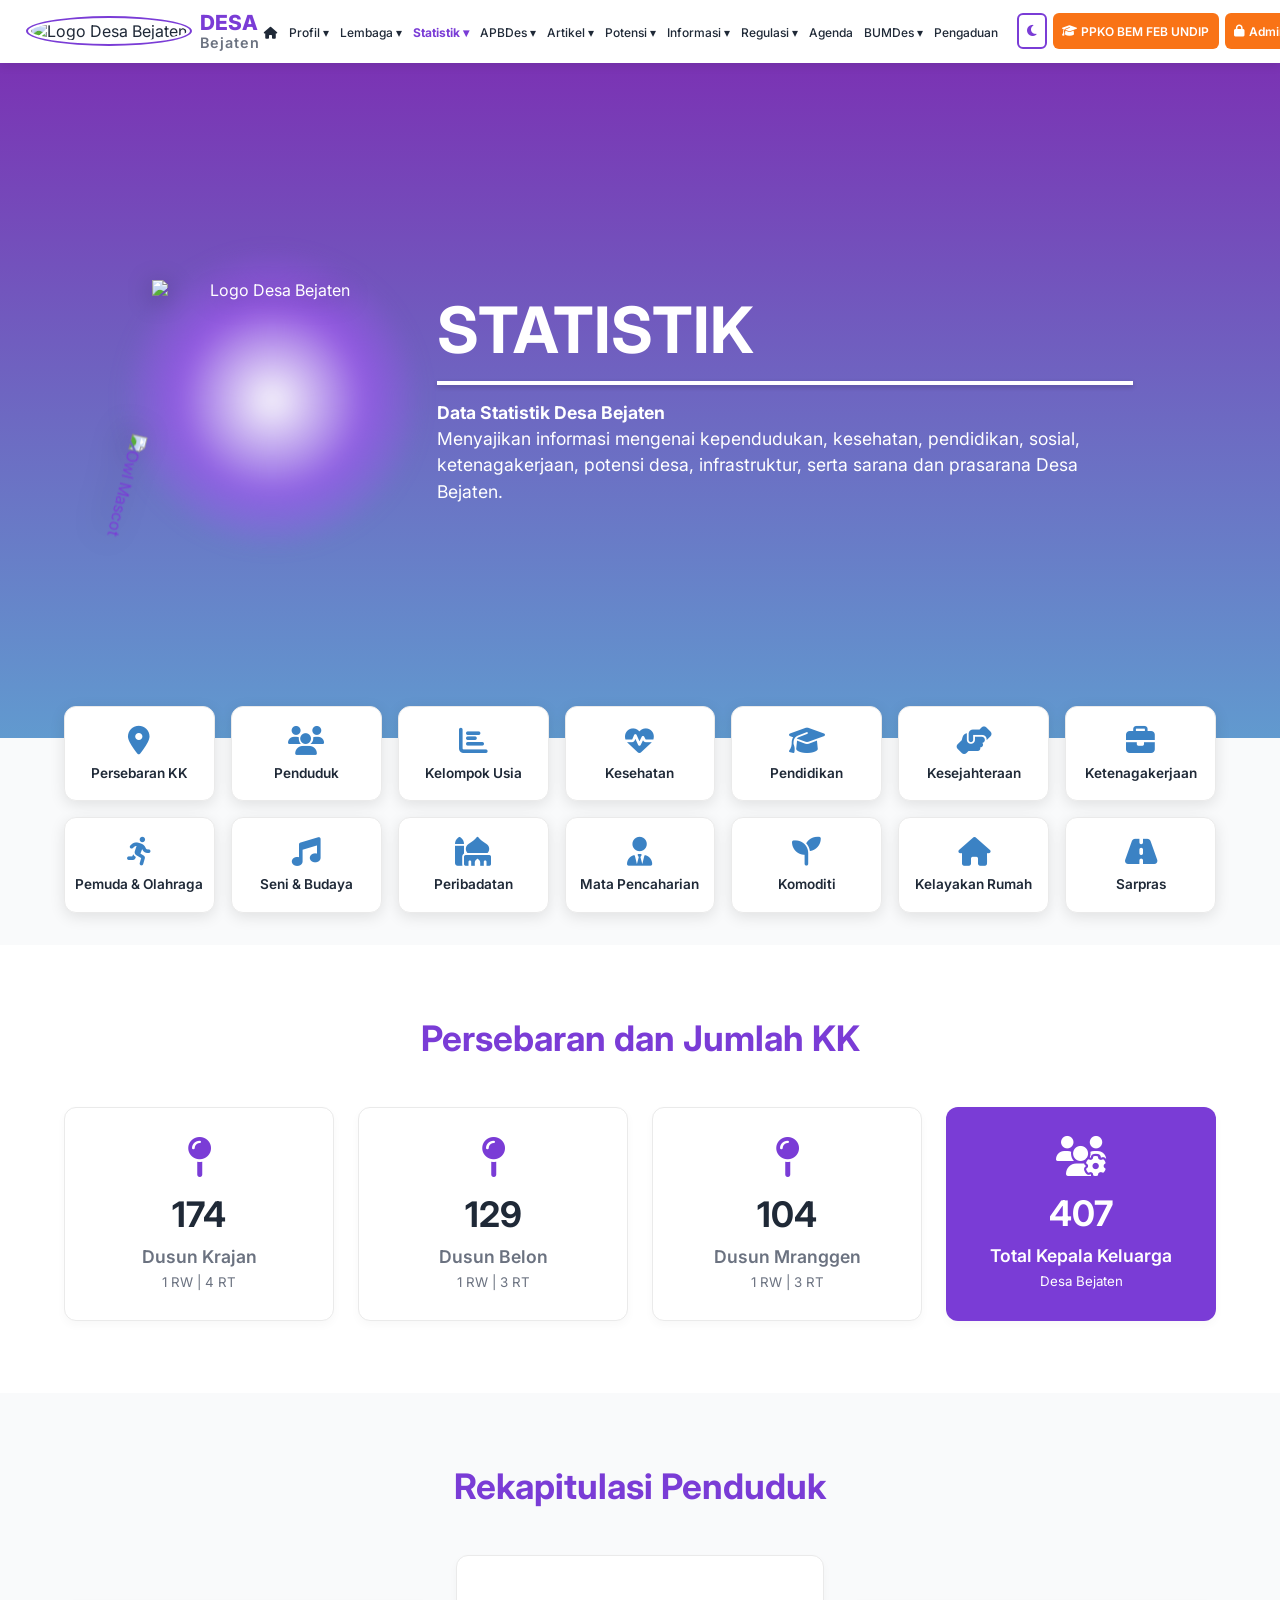
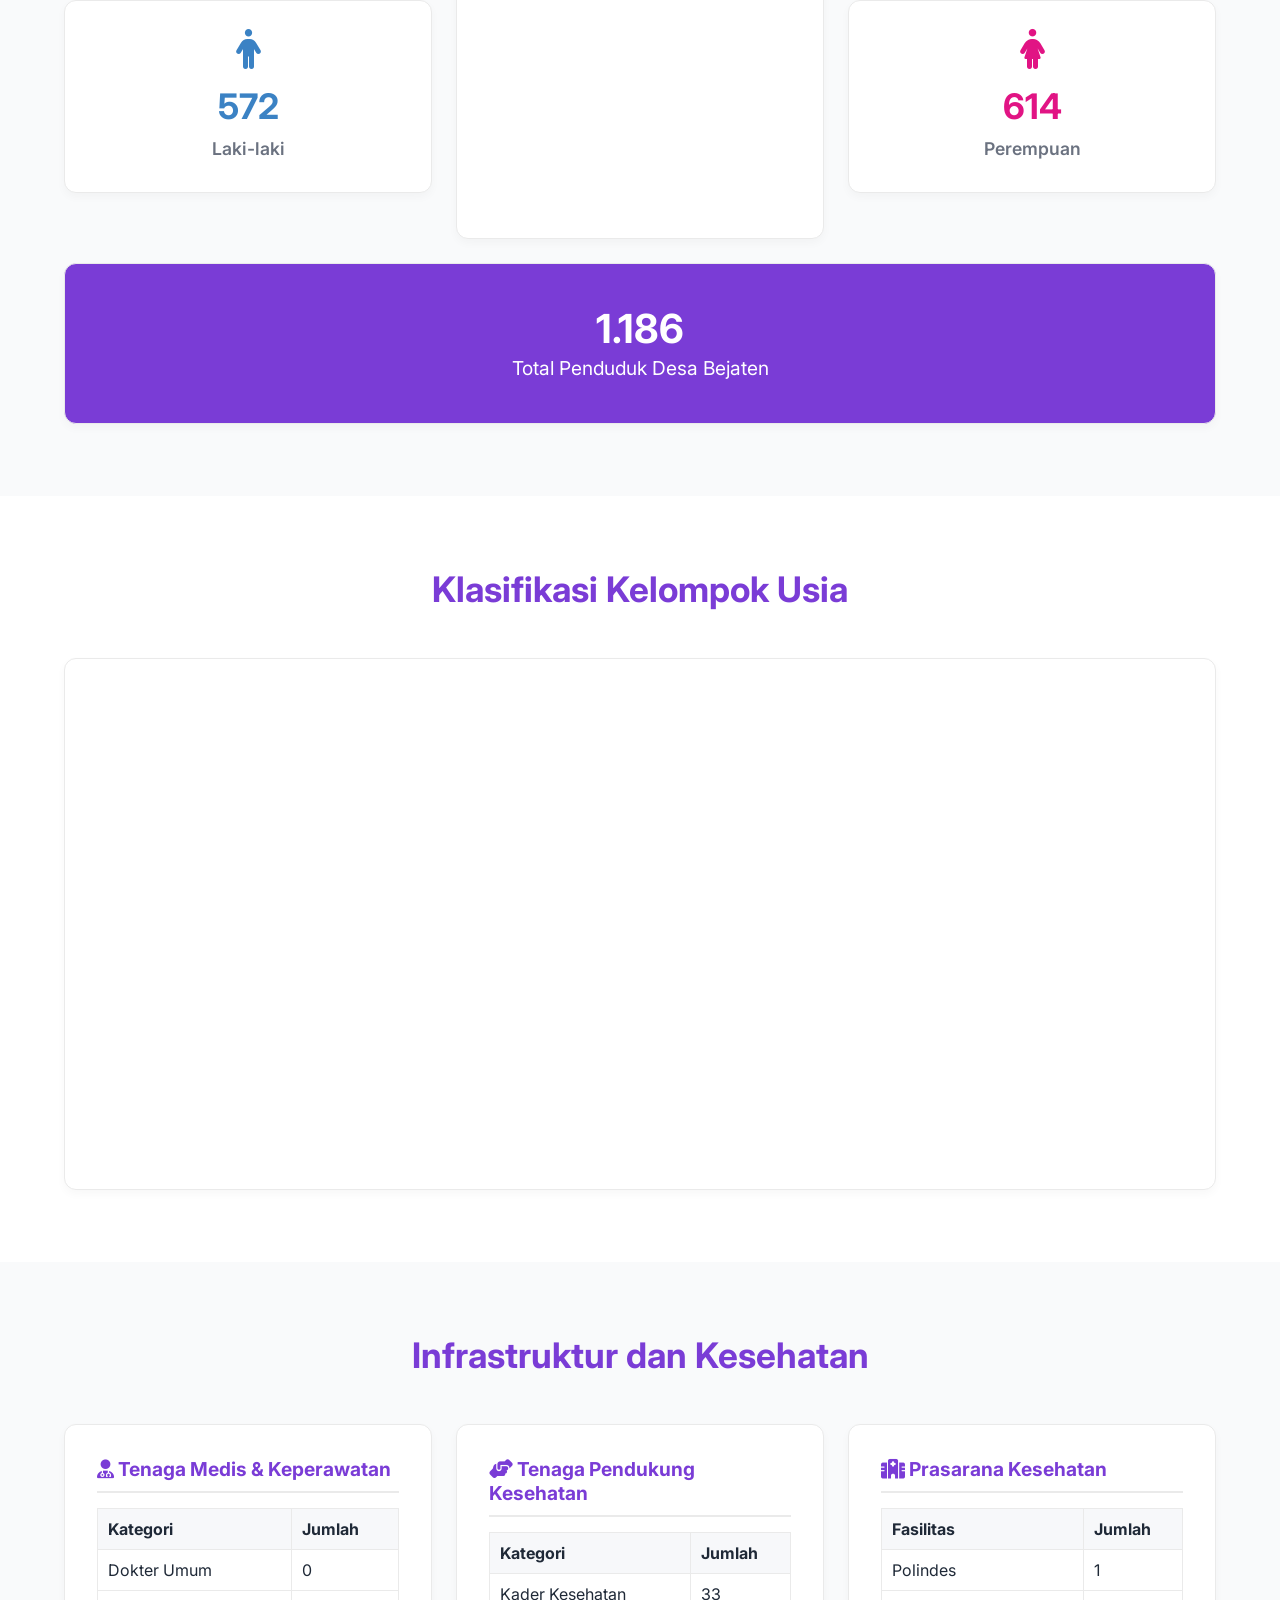
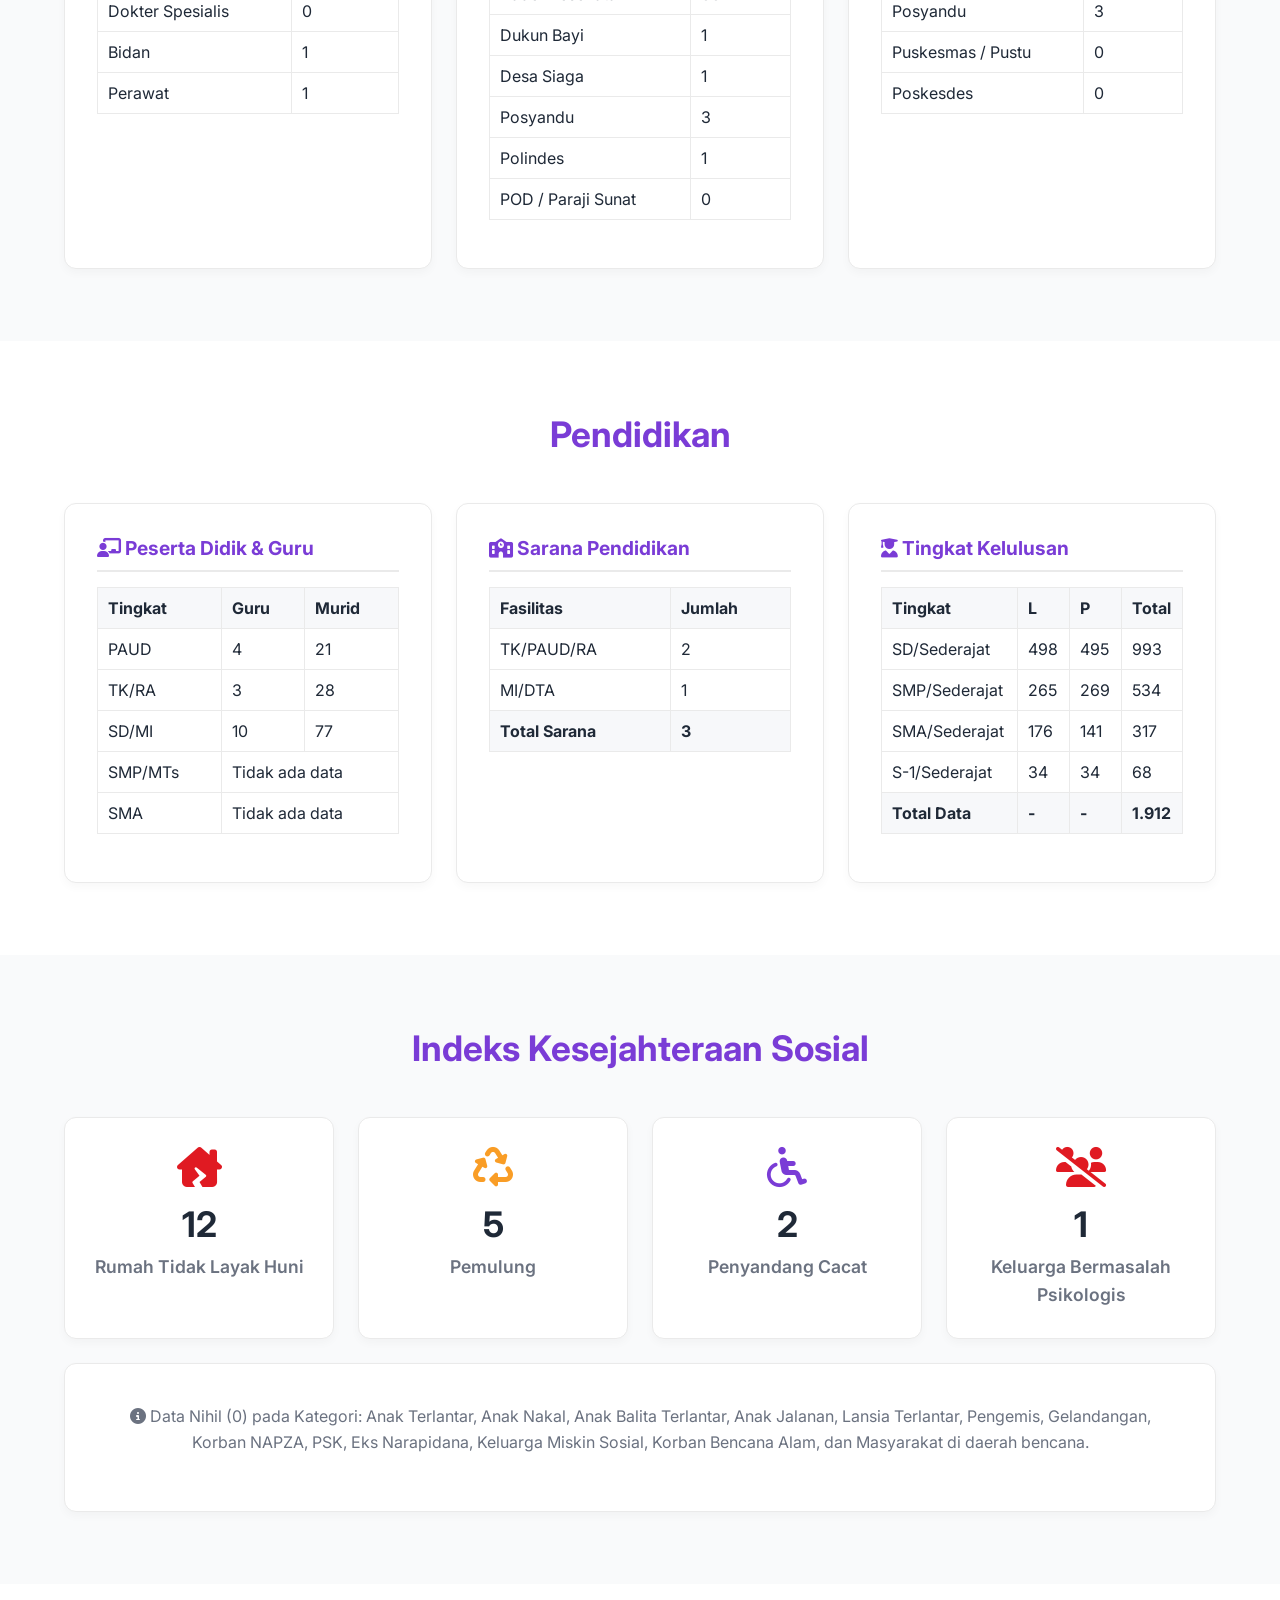
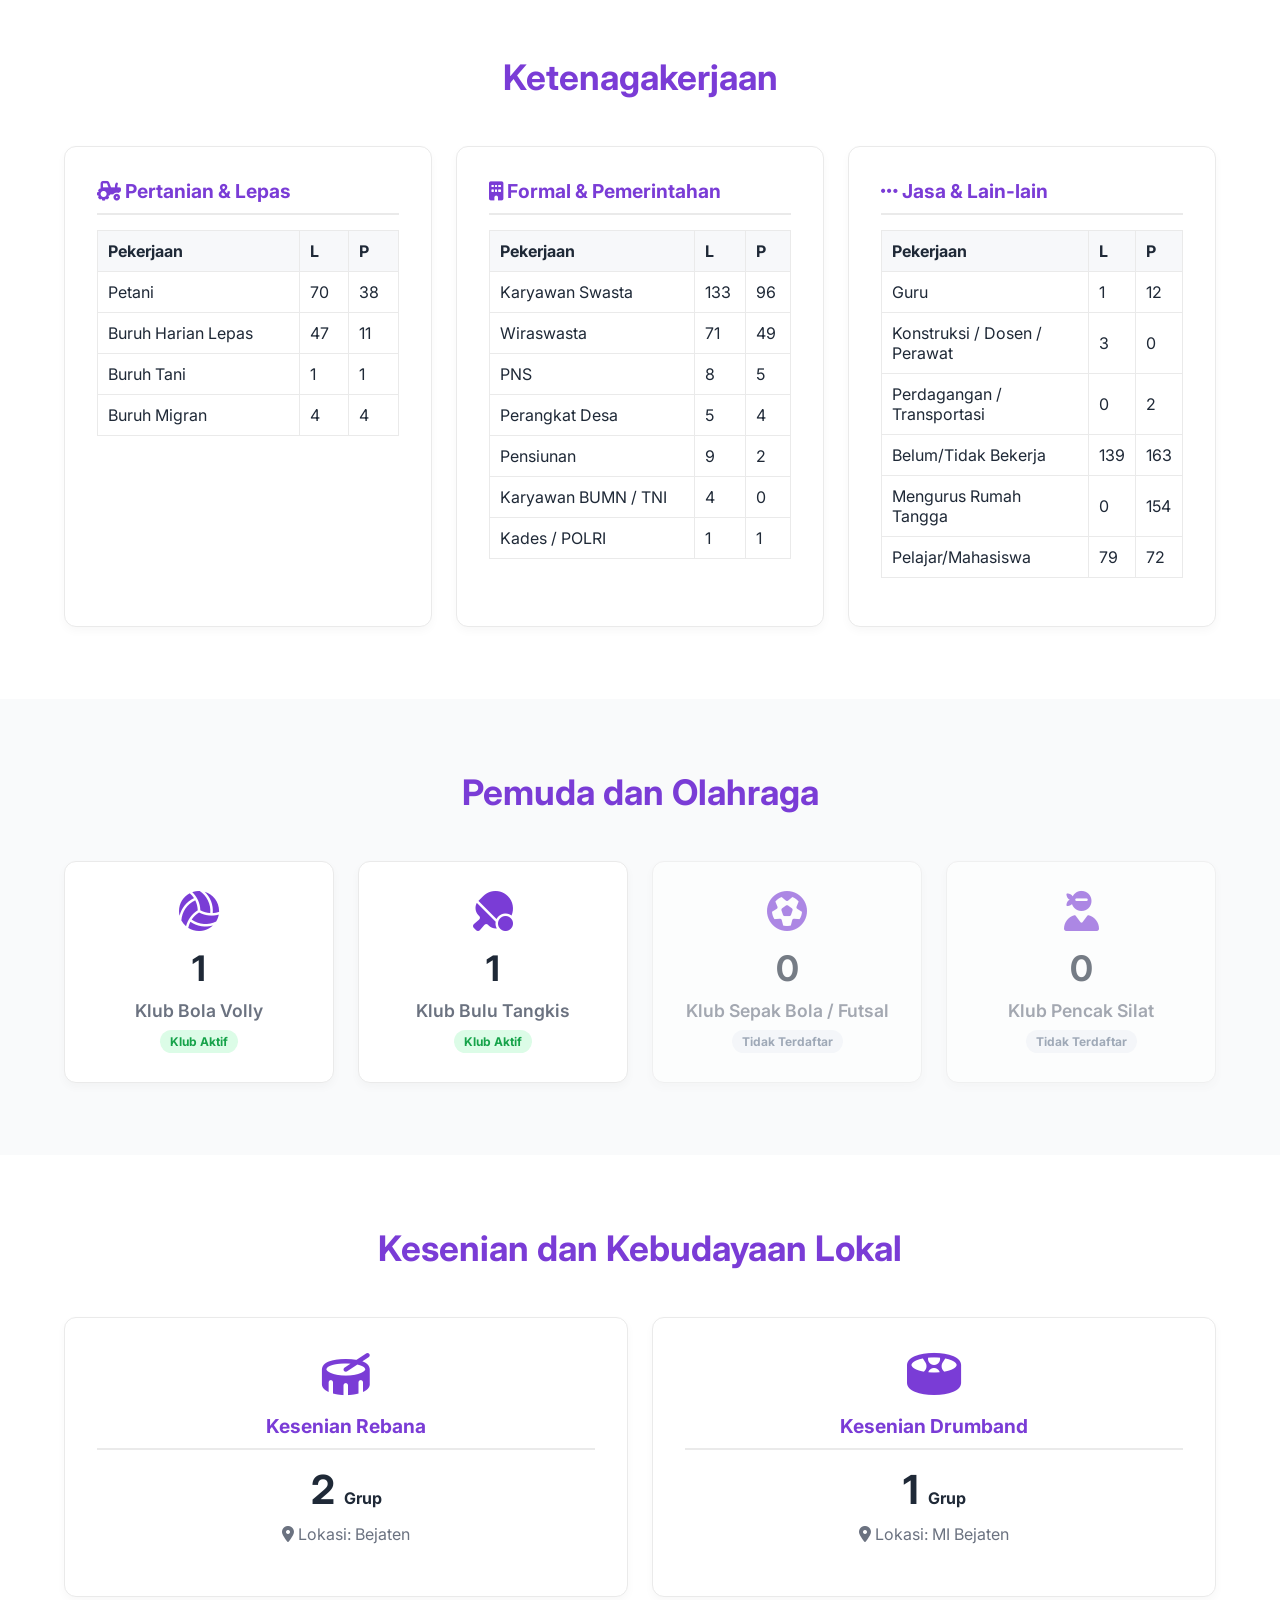
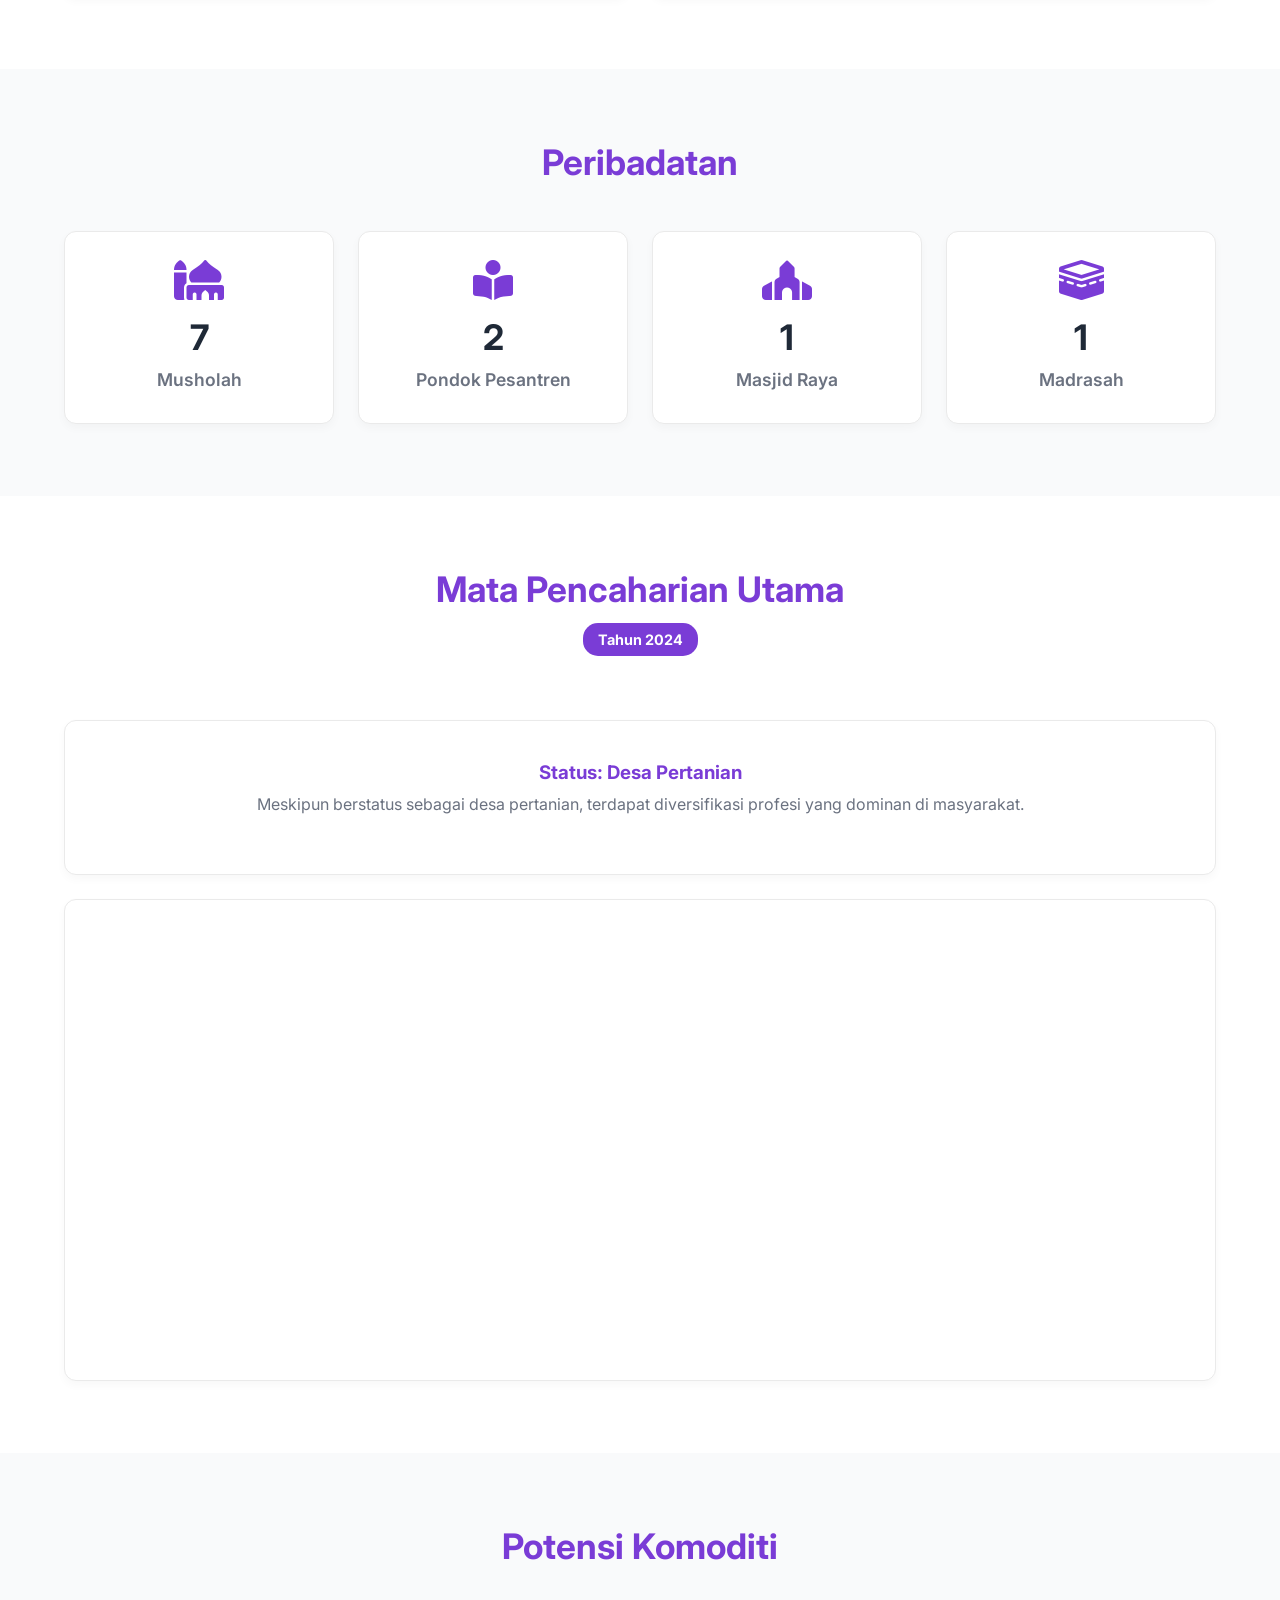
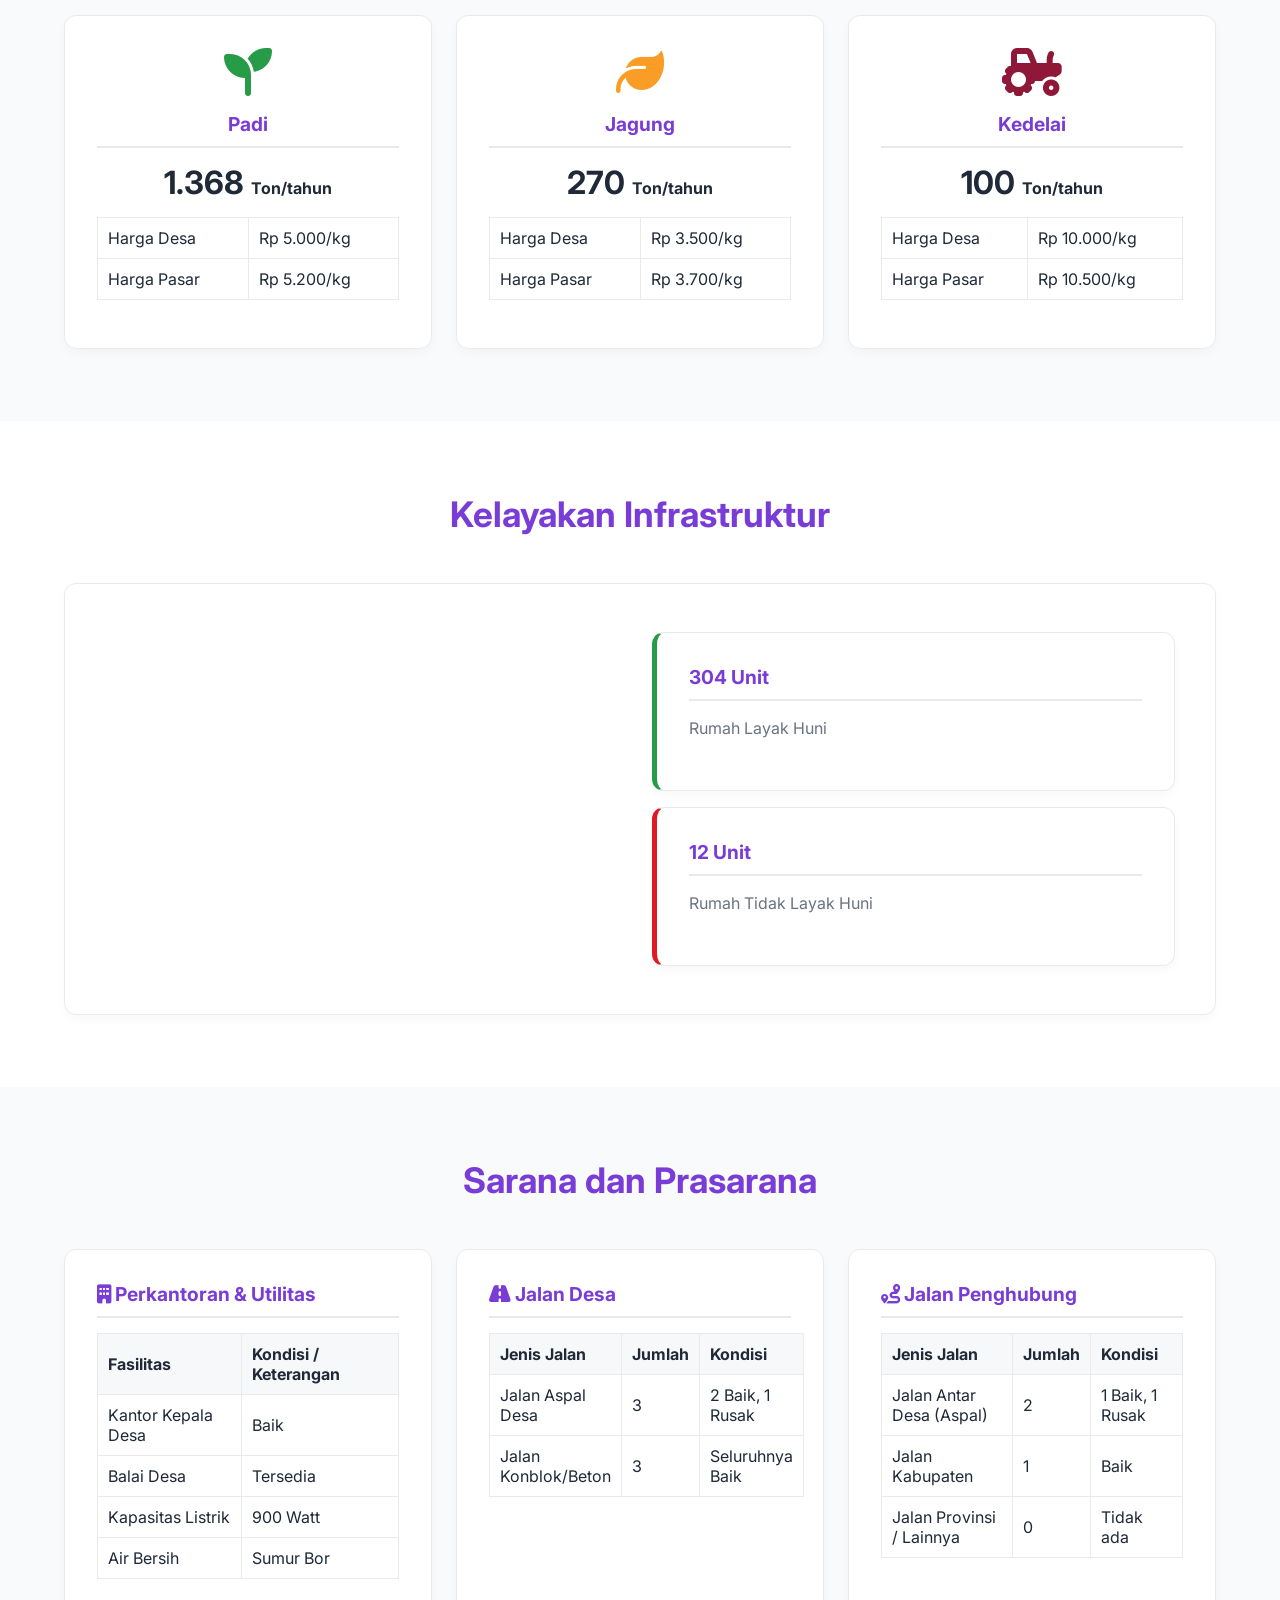
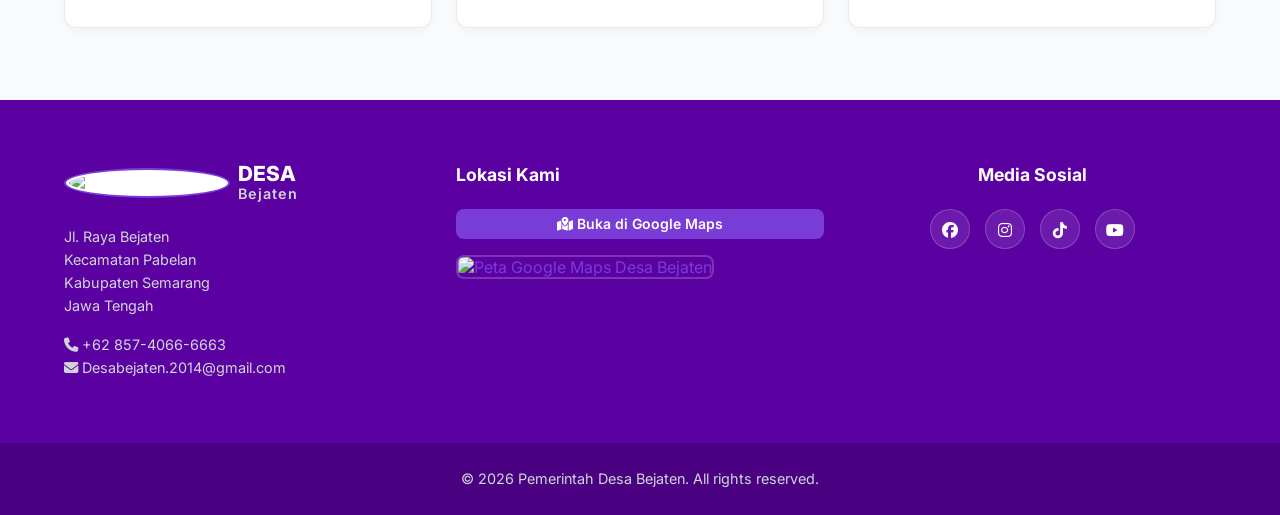
==== commit 49d3174e: "Add files via upload" ====
--- a/APDES/index.html
+++ b/APDES/index.html
@@ -3,7 +3,7 @@
 
   <head>
     <meta charset="UTF-8">
-    <title>APDES DESA</title>
+    <title>STATISTIK DESA</title>
     <link rel="stylesheet" href="./style.css">
 
   </head>
@@ -12,673 +12,688 @@
   <!DOCTYPE html>
 <html lang="id">
 <head>
-<meta charset="UTF-8">
-<meta name="viewport" content="width=device-width, initial-scale=1.0">
-<title>APDES - Desa Bejaten</title>
-<link href="https://fonts.googleapis.com/css2?family=Inter:wght@300;400;500;600;700;800&family=Poppins:wght@400;600;700&display=swap" rel="stylesheet">
-<link rel="stylesheet" href="https://cdnjs.cloudflare.com/ajax/libs/font-awesome/6.4.0/css/all.min.css">
-<script src="https://code.highcharts.com/highcharts.js"></script>
-<script src="https://code.highcharts.com/highcharts-3d.js"></script>
-<script src="https://code.highcharts.com/highcharts-more.js"></script>
-<link rel="stylesheet" href="style.css">
+    <meta charset="UTF-8">
+    <meta name="viewport" content="width=device-width, initial-scale=1.0">
+    <title>Statistik - Desa Bejaten</title>
+    <link href="https://fonts.googleapis.com/css2?family=Inter:wght@300;400;500;600;700;800&family=Poppins:wght@400;600;700&display=swap" rel="stylesheet">
+    <link rel="stylesheet" href="https://cdnjs.cloudflare.com/ajax/libs/font-awesome/6.4.0/css/all.min.css">
+    <script src="https://code.highcharts.com/highcharts.js"></script>
+    <script src="https://code.highcharts.com/highcharts-3d.js"></script>
+    <script src="https://code.highcharts.com/highcharts-more.js"></script>
+    <link rel="stylesheet" href="../style.css">
 </head>
 <body>
-<div id="public-view">
-<header id="main-header">
-<div class="header-container">
-<div class="desa-identity hover-popup">
-<div class="logo-container">
-<img src="https://res.cloudinary.com/drxc5e7gf/image/upload/v1787878684/Gemini_Generated_Image_4rnmgw4rnmgw4rnm_gtsehb.jpg" alt="Logo Desa Bejaten" class="desa-logo">
-</div>
-<div class="desa-title">
-<h1>
-<span class="desa-top">Desa</span>
-<span class="bejaten-bottom">Bejaten</span>
-</h1>
-</div>
-</div>
-<div class="mobile-menu-toggle" id="mobile-menu-toggle">
-<i class="fas fa-bars"></i>
-</div>
-<nav id="main-nav">
-<ul class="nav-links">
-<li><a href="#hero" class="hover-popup"><i class="fas fa-home"></i></a></li>
-<li class="dropdown">
-<a href="#" class="hover-popup">Profil  ▾ </a>
-<ul class="dropdown-menu">
-<li><a href="#">Visi Misi</a></li>
-<li><a href="#">Sejarah desa</a></li>
-<li><a href="#">wilayah administrative</a></li>
-<li><a href="#">Pemerintah desa</a></li>
-<li><a href="#">Peta Desa</a></li>
-<li><a href="#">IDM</a></li>
-<li><a href="#">SDGS Desa</a></li>
-<li><a href="#">Galeri</a></li>
-</ul>
-</li>
-<li class="dropdown">
-<a href="#" class="hover-popup">Lembaga  ▾ </a>
-<ul class="dropdown-menu">
-<li><a href="#">BPD</a></li>
-<li><a href="#">Ketua RW</a></li>
-<li><a href="#">Ketua RT</a></li>
-<li><a href="#">PKK</a></li>
-<li><a href="#">Karang Taruna</a></li>
-<li><a href="#">Posyandu</a></li>
-</ul>
-</li>
-<li class="dropdown">
-<a href="#" class="hover-popup">Statistik  ▾ </a>
-<ul class="dropdown-menu">
-<li><a href="#persebaran-kk">Persebaran dan Jumlah KK</a></li>
-<li><a href="#penduduk">Rekapitulasi Penduduk</a></li>
-<li><a href="#kelompok-usia">Klasifikasi Kelompok Usia</a></li>
-<li><a href="#kesehatan">Infrastruktur dan Kesehatan</a></li>
-<li><a href="#pendidikan">Pendidikan</a></li>
-<li><a href="#kesejahteraan">Indeks Kesejahteraan Sosial</a></li>
-<li><a href="#ketenagakerjaan">Ketenagakerjaan</a></li>
-<li><a href="#pemuda-olahraga">Pemuda dan Olahraga</a></li>
-<li><a href="#seni-budaya">Kesenian dan Kebudayaan Lokal</a></li>
-<li><a href="#peribadatan">Peribadatan</a></li>
-<li><a href="#mata-pencaharian">Mata Pencaharian Utama</a></li>
-<li><a href="#komoditi">Potensi Komoditi</a></li>
-<li><a href="#kelayakan-rumah">Kelayakan Infrastruktur</a></li>
-<li><a href="#sarpras">Sarana dan Prasarana</a></li>
-</ul>
-</li>
-<li class="dropdown">
-<a href="#hero" class="hover-popup" style="color: var(--primary); font-weight: bold;">APBDes  ▾ </a>
-<ul class="dropdown-menu">
-<li><a href="#apdes-2025">2025</a></li>
-<li><a href="#hero" style="color: var(--primary); font-weight: bold;">2026</a></li>
-</ul>
-</li>
-<li class="dropdown">
-<a href="#" class="hover-popup">Artikel  ▾ </a>
-<ul class="dropdown-menu">
-<li><a href="#">Berita Desa</a></li>
-<li><a href="#">Berita Daerah</a></li>
-<li><a href="#">Berita Nasional</a></li>
-</ul>
-</li>
-<li class="dropdown">
-<a href="#" class="hover-popup">Potensi  ▾ </a>
-<ul class="dropdown-menu">
-<li><a href="#">Lapak Desa</a></li>
-<li><a href="#">UMKM</a></li>
-<li><a href="#">Perpustakaan</a></li>
-</ul>
-</li>
-<li class="dropdown">
-<a href="#" class="hover-popup">Informasi  ▾ </a>
-<ul class="dropdown-menu">
-<li><a href="#">Cek DPT</a></li>
-<li><a href="#">Cek Bansos</a></li>
-<li><a href="#">Cek PBB</a></li>
-<li><a href="#">Buku Saku UU Desa</a></li>
-</ul>
-</li>
-<li class="dropdown">
-<a href="#" class="hover-popup">Regulasi  ▾ </a>
-<ul class="dropdown-menu">
-<li><a href="#">Produk Hukum Desa</a></li>
-<li><a href="#">JDIH Semarang</a></li>
-</ul>
-</li>
-<li><a href="#" class="hover-popup">Agenda</a></li>
-<li class="dropdown">
-<a href="#" class="hover-popup">BUMDes  ▾ </a>
-<ul class="dropdown-menu">
-<li><a href="#">Profil</a></li>
-<li><a href="#">Unit Usaha</a></li>
-</ul>
-</li>
-<li><a href="#" class="hover-popup">Pengaduan</a></li>
-</ul>
-<div class="nav-actions">
-<button id="theme-toggle" class="btn-theme-toggle hover-popup"><i class="fas fa-moon"></i></button>
-<div class="dropdown">
-<button class="btn btn-admin hover-popup"><i class="fas fa-graduation-cap"></i> PPKO BEM FEB UNDIP  ▾ </button>
-<ul class="dropdown-menu">
-<li><a href="#">Profil</a></li>
-<li><a href="#">Mentari Cendekia</a></li>
-<li><a href="#">Kembang Usaha</a></li>
-<li><a href="#">Bijak Usaha</a></li>
-<li><a href="#">Siaga Tani</a></li>
-<li><a href="#">Sinergi Tani</a></li>
-<li><a href="#">Testimoni</a></li>
-<li><a href="#">Video Profil</a></li>
-</ul>
-</div>
-<button id="btn-open-login" class="btn btn-admin hover-popup"><i class="fas fa-lock"></i> Admin</button>
-</div>
-</nav>
-</div>
-</header>
-
-<section id="hero">
-<div class="hero-overlay"></div>
-<div class="hero-content">
-<div class="hero-content-flex">
-<div class="hero-logo-side">
-<div class="hero-logo-glow-wrapper">
-<div class="hero-glow-effect"></div>
-<img src="https://res.cloudinary.com/drxc5e7gf/image/upload/v1787893116/Desain_tanpa_judul_1_e6dlwz.png" alt="Logo Desa Bejaten" class="hero-clean-logo">
-</div>
-</div>
-<div class="hero-text-side">
-<h2><span>APDES</span></h2>
-<hr class="hero-line">
-<p><strong>APBDes Desa Bejaten</strong><br>Menyajikan informasi Anggaran Pendapatan dan Belanja Desa (APBDes/APDES) Desa Bejaten secara terbuka, lengkap, runtut, dan mudah dipahami masyarakat.</p>
-</div>
-</div>
-</div>
-</section>
-<section id="quick-access">
-<div class="container grid-7">
-<a href="#ringkasan-apdes" class="quick-card hover-popup"><i class="fas fa-chart-pie"></i><p>Ringkasan</p></a>
-<a href="#dana-desa" class="quick-card hover-popup"><i class="fas fa-money-bill-wave"></i><p>Dana Desa</p></a>
-<a href="#bagi-hasil-pajak" class="quick-card hover-popup"><i class="fas fa-file-invoice-dollar"></i><p>Bagi Hasil Pajak</p></a>
-<a href="#bantuan-kabupaten" class="quick-card hover-popup"><i class="fas fa-hand-holding-usd"></i><p>Bantuan Kab</p></a>
-<a href="#bantuan-provinsi" class="quick-card hover-popup"><i class="fas fa-building"></i><p>Bantuan Prov</p></a>
-<a href="#alokasi-dana-desa" class="quick-card hover-popup"><i class="fas fa-coins"></i><p>Alokasi Dana</p></a>
-<a href="#silpa" class="quick-card hover-popup"><i class="fas fa-piggy-bank"></i><p>SILPA & BLT</p></a>
-</div>
-</section>
-<section id="ringkasan-apdes" class="section-bg-light">
-<div class="container">
-<div class="section-header hover-popup">
-<h2>Ringkasan APDES Tahun 2026</h2>
-<p class="badge badge-year">DASAR: PERDES NOMOR 09 TAHUN 2025</p>
-</div>
-<div class="grid-2 align-center-grid">
-<div class="stat-card hover-popup" style="border-left: 5px solid #279B48;">
-<i class="fas fa-arrow-down" style="color: #279B48;"></i>
-<h3 style="color: #279B48;">Rp 1.351.034.000,-</h3>
-<p>Pendapatan Desa</p>
-</div>
-<div class="stat-card hover-popup" style="border-left: 5px solid #E01A22;">
-<i class="fas fa-arrow-up" style="color: #E01A22;"></i>
-<h3 style="color: #E01A22;">Rp 1.440.238.934,-</h3>
-<p>Belanja Desa</p>
-</div>
-</div>
-</div>
-</section>
-<section id="dana-desa">
-<div class="container">
-<div class="section-header hover-popup">
-<h2>Dana Desa</h2>
-</div>
-<div class="content-box hover-popup">
-<div class="table-responsive">
-<table class="stat-table apdes-table">
-<thead>
-<tr>
-<th style="width: 5%;">No</th>
-<th style="width: 70%;">Uraian Kegiatan</th>
-<th style="width: 25%; text-align: right;">Anggaran (Rp)</th>
-</tr>
-</thead>
-<tbody>
-<tr><td>1</td><td>BOP 3 %</td><td>7.100.000</td></tr>
-<tr><td>2</td><td>INSENTIF GURU PAUD</td><td>7.200.000</td></tr>
-<tr><td>3</td><td>INSENTIF GURU NGAJI</td><td>10.800.000</td></tr>
-<tr><td>4</td><td>INSENTIF GURU TPQ</td><td>14.400.000</td></tr>
-<tr><td>5</td><td>PERLENGKAPAN TPQ</td><td>3.500.000</td></tr>
-<tr><td>6</td><td>PERLENGKAPAN PAUD</td><td>3.267.000</td></tr>
-<tr><td>7</td><td>BIDANG KESEHATAN</td><td>68.870.000</td></tr>
-<tr><td>8</td><td>INS. DIGITAL DAN TEKNOLOGI DESA</td><td>21.137.000</td></tr>
-<tr><td>9</td><td>17 - AN GELAR BUDAYA</td><td>1.850.000</td></tr>
-<tr><td>10</td><td>KONTRIBUSI GELAR BUDAYA</td><td>1.000.000</td></tr>
-<tr><td>11</td><td>KONTRIBUSI HUT - RI</td><td>2.000.000</td></tr>
-<tr><td>12</td><td>KONTRIBUSI MERTI BUMI SERASI</td><td>1.000.000</td></tr>
-<tr><td>13</td><td>KEGIATAN TARKHIM DESA BERSINAR</td><td>11.325.000</td></tr>
-<tr><td>14</td><td>PERLENGKAPAN PKK DAN PEMBERDAYAAN PEREMPUAN</td><td>37.465.000</td></tr>
-<tr><td>15</td><td>PERLENGKAPAN RT/ RW</td><td>2.891.000</td></tr>
-<tr><td>16</td><td>PKT IRIGASI PERTANIAN</td><td>3.500.000</td></tr>
-<tr><td>17</td><td>OLAHAN PANGAN KWT</td><td>1.800.000</td></tr>
-<tr><td>18</td><td>DUKUNGAN KOPERASI DESA MERAH PUTIH</td><td>66.418.500</td></tr>
-<tr><td>19</td><td>PERLENGKAPAN DAN PENINGKATAN KAPASITAS BUMDES</td><td>3.000.000</td></tr>
-<tr><td>20</td><td>17 AN EXPO</td><td>1.420.000</td></tr>
-<tr><td>21</td><td>BLT DANA DESA</td><td>10.800.000</td></tr>
-</tbody>
-</table>
-</div>
-</div>
-</div>
-</section>
-<section id="bagi-hasil-pajak" class="section-bg-light">
-<div class="container">
-<div class="section-header hover-popup">
-<h2>Bagian Hasil Pajak dan Retribusi Daerah</h2>
-</div>
-<div class="content-box hover-popup">
-<div class="table-responsive">
-<table class="stat-table apdes-table">
-<thead>
-<tr>
-<th style="width: 5%;">No</th>
-<th style="width: 70%;">Uraian Kegiatan</th>
-<th style="width: 25%; text-align: right;">Anggaran (Rp)</th>
-</tr>
-</thead>
-<tbody>
-<tr><td>1</td><td>PPKD KADES PERADES</td><td>41.400.000</td></tr>
-<tr><td>2</td><td>INSENTIF OPERATOR DESA ( REG. DESA, SISKEUDES, SIPADES, JAGA DESA )</td><td>11.400.000</td></tr>
-<tr><td>3</td><td>INSENTIF OPR STAF TEKNIS</td><td>22.200.000</td></tr>
-<tr><td>4</td><td>INSENTIF KEBERSIHAN GEDUNG</td><td>3.600.000</td></tr>
-<tr><td>5</td><td>INSENTIF KEBERSIHAN KANTOR</td><td>3.600.000</td></tr>
-<tr><td>6</td><td>ATK KANTOR DESA ( BHP )</td><td>9.216.000</td></tr>
-<tr><td>7</td><td>OPERASIONAL KANTOR DESA</td><td>29.828.000</td></tr>
-<tr><td>8</td><td>INSENTIF LINMAS</td><td>5.000.000</td></tr>
-<tr><td>9</td><td>AIR KANTOR DESA</td><td>271.800</td></tr>
-<tr><td>10</td><td>PEMILIHAN ANGGOTA BPD</td><td>10.560.000</td></tr>
-<tr><td>11</td><td>PEMILIHAN KEPALA DESA</td><td>44.917.722</td></tr>
-<tr><td>12</td><td>KEG. SIPADES</td><td>1.000.000</td></tr>
-<tr><td>13</td><td>PEMBINAAN PKK</td><td>5.050.000</td></tr>
-<tr><td>14</td><td>BIMTEK PERANGKAT DESA</td><td>8.000.000</td></tr>
-</tbody>
-</table>
-</div>
-</div>
-</div>
-</section>
-<section id="alokasi-dana-desa">
-<div class="container">
-<div class="section-header hover-popup">
-<h2>Alokasi Dana Desa</h2>
-</div>
-<div class="content-box hover-popup">
-<div class="table-responsive">
-<table class="stat-table apdes-table">
-<thead>
-<tr>
-<th style="width: 5%;">No</th>
-<th style="width: 70%;">Uraian Kegiatan</th>
-<th style="width: 25%; text-align: right;">Anggaran (Rp)</th>
-</tr>
-</thead>
-<tbody>
-<tr><td>1</td><td>SILTAP KEPALA DESA</td><td>46.800.000</td></tr>
-<tr><td>2</td><td>SILTAP PERANGKAT DESA</td><td>286.800.000</td></tr>
-<tr><td>3</td><td>BPJS KET. KEPALA DESA ( APBDES )</td><td>2.920.320</td></tr>
-<tr><td>4</td><td>BPJS KET. PERANGKAT DESA ( APBDES )</td><td>17.896.320</td></tr>
-<tr><td>5</td><td>BPJS KET. KEPALA DESA ( SILTAP )</td><td>1.404.000</td></tr>
-<tr><td>6</td><td>BPJS KET. PERANGKAT DESA ( SILTAP )</td><td>9.036.480</td></tr>
-<tr><td>7</td><td>BPJS KET. RT/ RW</td><td>2.480.400</td></tr>
-<tr><td>8</td><td>BPJS KET. BPD + STAF</td><td>1.144.800</td></tr>
-<tr><td>9</td><td>FOTOCOPY PENGGANDAAN</td><td>279.180</td></tr>
-<tr><td>10</td><td>TUNJANGAN BPD</td><td>24.780.000</td></tr>
-<tr><td>11</td><td>OPS BPD</td><td>3.000.000</td></tr>
-<tr><td>12</td><td>INSENTIF RT/ RW</td><td>13.000.000</td></tr>
-<tr><td>13</td><td>KOORDINASI LINMAS ( SILPA ADD )</td><td>2.250.000</td></tr>
-<tr><td>14</td><td>BELANJA HT ( SILPA ADD )</td><td>1.557.222</td></tr>
-<tr><td>15</td><td>BPJS KESEHATAN KEPALA DESA</td><td>468.000</td></tr>
-<tr><td>16</td><td>BPJS KESEHATAN PERANGKAT DESA</td><td>2.841.684</td></tr>
-</tbody>
-</table>
-</div>
-</div>
-</div>
-</section>
-<section id="bantuan-kabupaten" class="section-bg-light">
-<div class="container">
-<div class="section-header hover-popup">
-<h2>Bantuan Kabupaten</h2>
-</div>
-<div class="content-box hover-popup">
-<div class="table-responsive">
-<table class="stat-table apdes-table">
-<thead>
-<tr>
-<th style="width: 5%;">No</th>
-<th style="width: 70%;">Uraian Kegiatan</th>
-<th style="width: 25%; text-align: right;">Anggaran (Rp)</th>
-</tr>
-</thead>
-<tbody>
-<tr><td>1</td><td>KARANGTARUNA</td><td>5.000.000</td></tr>
-<tr><td>2</td><td>INSENTIF KADER PKK</td><td>15.000.000</td></tr>
-</tbody>
-</table>
-</div>
-</div>
-</div>
-</section>
-<section id="bantuan-provinsi">
-<div class="container">
-<div class="section-header hover-popup">
-<h2>Bantuan Provinsi</h2>
-</div>
-<div class="content-box hover-popup">
-<div class="table-responsive">
-<table class="stat-table apdes-table">
-<thead>
-<tr>
-<th style="width: 5%;">No</th>
-<th style="width: 70%;">Uraian Kegiatan</th>
-<th style="width: 25%; text-align: right;">Anggaran (Rp)</th>
-</tr>
-</thead>
-<tbody>
-<tr><td>1</td><td>RABAT BETON JALAN MRANGGEN</td><td>250.000.000</td></tr>
-<tr><td>2</td><td>RABAT BETON SAWAH BLABAG</td><td>100.000.000</td></tr>
-</tbody>
-</table>
-</div>
-</div>
-</div>
-</section>
-<section id="ringkasan-sumber-dana" class="section-bg-light">
-<div class="container">
-<div class="section-header hover-popup">
-<h2>Ringkasan Sumber Dana</h2>
-</div>
-<div class="content-box hover-popup">
-<div class="grid-2 align-center-grid">
-<div id="chart-sumber-dana" style="height: 380px;"></div>
-<div>
-<div class="grid-2">
-<div class="stat-card hover-popup" style="padding: 1.5rem; text-align: left; border-left: 4px solid #3B82C4;">
-<p style="font-size: 0.85rem; margin-bottom: 5px;">DANA DESA</p>
-<h3 style="font-size: 1.3rem; color: #3B82C4; margin: 0;">247.268.000</h3>
-</div>
-<div class="stat-card hover-popup" style="padding: 1.5rem; text-align: left; border-left: 4px solid #279B48;">
-<p style="font-size: 0.85rem; margin-bottom: 5px;">BANTUAN PROVINSI</p>
-<h3 style="font-size: 1.3rem; color: #279B48; margin: 0;">350.000.000</h3>
-</div>
-<div class="stat-card hover-popup" style="padding: 1.5rem; text-align: left; border-left: 4px solid #F99D26;">
-<p style="font-size: 0.85rem; margin-bottom: 5px;">BANTUAN KABUPATEN</p>
-<h3 style="font-size: 1.3rem; color: #F99D26; margin: 0;">95.000.000</h3>
-</div>
-<div class="stat-card hover-popup" style="padding: 1.5rem; text-align: left; border-left: 4px solid #7A3CD6;">
-<p style="font-size: 0.85rem; margin-bottom: 5px;">BAGIAN HASIL PAJAK</p>
-<h3 style="font-size: 1.3rem; color: #7A3CD6; margin: 0;">196.065.000</h3>
-</div>
-<div class="stat-card hover-popup" style="padding: 1.5rem; text-align: left; border-left: 4px solid #E11484;">
-<p style="font-size: 0.85rem; margin-bottom: 5px;">ALOKASI DANA DESA</p>
-<h3 style="font-size: 1.3rem; color: #E11484; margin: 0;">399.101.000</h3>
-</div>
-<div class="stat-card hover-popup" style="padding: 1.5rem; text-align: left; border-left: 4px solid #E01A22;">
-<p style="font-size: 0.85rem; margin-bottom: 5px;">BLT DANA DESA</p>
-<h3 style="font-size: 1.3rem; color: #E01A22; margin: 0;">10.800.000</h3>
-</div>
-</div>
-</div>
-</div>
-</div>
-</div>
-</section>
-<section id="silpa">
-<div class="container">
-<div class="grid-2">
-<div class="content-box text-center hover-popup" style="background: #E01A22; color: white;">
-<h3 style="color: white; margin-bottom: 10px; font-weight: 600; font-size: 1.2rem;">BLT DANA DESA</h3>
-<h2 style="color: white; font-size: 2.5rem; margin-bottom: 0;">Rp. 10.800.000,-</h2>
-</div>
-<div class="content-box text-center hover-popup" style="background: var(--primary); color: white;">
-<h3 style="color: white; margin-bottom: 10px; font-weight: 600; font-size: 1.2rem;">SILPA TAHUN 2025</h3>
-<h2 style="color: white; font-size: 2.5rem; margin-bottom: 0;">Rp. 89.204.934,-</h2>
-</div>
-</div>
-</div>
-</section>
-<section id="apdes-2025" style="padding-top: 5rem;">
-<div class="container">
-<div class="content-box text-center hover-popup" style="background: var(--primary-dark); color: white; padding: 3.5rem 2rem; border-radius: 16px; border: 2px solid rgba(255,255,255,0.1);">
-<h2 style="color: white; font-size: 2.8rem; margin-bottom: 10px; letter-spacing: 1px;">APBDES 2025</h2>
-<p style="color: #d1d5db; font-size: 1.2rem; margin: 0; font-weight: 500;">Penetapan Awal Anggaran Pendapatan dan Belanja Desa Bejaten Tahun 2025</p>
-
-<div class="grid-6" style="margin-top: 3rem;">
-<a href="#ringkasan-apdes-2025" class="quick-card hover-popup"><i class="fas fa-chart-pie"></i><p>Ringkasan 25</p></a>
-<a href="#pemerintahan-2025" class="quick-card hover-popup"><i class="fas fa-landmark"></i><p>Pemerintahan</p></a>
-<a href="#pembangunan-2025" class="quick-card hover-popup"><i class="fas fa-hard-hat"></i><p>Pembangunan</p></a>
-<a href="#pembinaan-2025" class="quick-card hover-popup"><i class="fas fa-users"></i><p>Pembinaan</p></a>
-<a href="#pemberdayaan-2025" class="quick-card hover-popup"><i class="fas fa-handshake"></i><p>Pemberdayaan</p></a>
-<a href="#silpa-2025" class="quick-card hover-popup"><i class="fas fa-piggy-bank"></i><p>SILPA & BLT</p></a>
-</div>
-</div>
-</div>
-</section>
-<section id="ringkasan-apdes-2025" class="section-bg-light" style="padding-top: 2rem;">
-<div class="container">
-<div class="section-header hover-popup">
-<h2>Ringkasan APDES Tahun 2025</h2>
-<p class="badge badge-year">PENETAPAN AWAL</p>
-</div>
-<div class="grid-2 align-center-grid" style="justify-content: center; max-width: 600px; margin: 0 auto;">
-<div class="stat-card hover-popup" style="border-left: 5px solid #E01A22; width: 100%;">
-<i class="fas fa-arrow-up" style="color: #E01A22;"></i>
-<h3 style="color: #E01A22;">Rp 1.413.445.079,-</h3>
-<p>Total Belanja Desa</p>
-</div>
-</div>
-</div>
-</section>
-<section id="pemerintahan-2025">
-<div class="container">
-<div class="section-header hover-popup">
-<h2>Bidang Pemerintahan</h2>
-</div>
-<div class="content-box hover-popup">
-<div class="table-responsive">
-<table class="stat-table apdes-table">
-<thead>
-<tr>
-<th style="width: 5%;">No</th>
-<th style="width: 70%;">Uraian Kegiatan</th>
-<th style="width: 25%; text-align: right;">Anggaran (Rp)</th>
-</tr>
-</thead>
-<tbody>
-<tr><td>1</td><td>SILTAP DAN TUNJANGAN</td><td>333.600.000</td></tr>
-<tr><td>2</td><td>BPJS PEGAWAI</td><td>25.102.188</td></tr>
-<tr><td>3</td><td>STAF TEKNIS</td><td>22.200.000</td></tr>
-<tr><td>4</td><td>SERAGAM DINAS</td><td>2.750.000</td></tr>
-<tr><td>5</td><td>HONOR PPKD</td><td>24.000.000</td></tr>
-<tr><td>6</td><td>MATERAI</td><td>2.500.000</td></tr>
-<tr><td>7</td><td>REGISTRASI DESA</td><td>1.200.000</td></tr>
-<tr><td>8</td><td>SISKEUDES</td><td>3.600.000</td></tr>
-<tr><td>9</td><td>SIKS-NG</td><td>1.200.000</td></tr>
-<tr><td>10</td><td>TEKNIS KEBERSIHAN</td><td>3.600.000</td></tr>
-<tr><td>11</td><td>TUNJANGAN BPD</td><td>24.780.000</td></tr>
-<tr><td>12</td><td>OPS BPD</td><td>4.000.000</td></tr>
-<tr><td>13</td><td>INSENTIF RT / RW</td><td>13.000.000</td></tr>
-<tr><td>14</td><td>BOP 3% KEPALA DESA</td><td>22.500.000</td></tr>
-<tr><td>15</td><td>DESA CANTIK</td><td>18.227.000</td></tr>
-<tr><td>16</td><td>PILKADES</td><td>8.000.000</td></tr>
-<tr><td>17</td><td>MERTI BUMI SERASI</td><td>3.000.000</td></tr>
-<tr><td>18</td><td>SUSUK WANGAN</td><td>2.000.000</td></tr>
-<tr><td>19</td><td>SDGS</td><td>30.714.452</td></tr>
-<tr><td>20</td><td>OPERASIONAL PEMERINTAH DESA LAINNYA</td><td>1.104.909</td></tr>
-</tbody>
-</table>
-</div>
-</div>
-</div>
-</section>
-<section id="pembangunan-2025" class="section-bg-light">
-<div class="container">
-<div class="section-header hover-popup">
-<h2>Bidang Pembangunan</h2>
-</div>
-<div class="content-box hover-popup">
-<div class="table-responsive">
-<table class="stat-table apdes-table">
-<thead>
-<tr>
-<th style="width: 5%;">No</th>
-<th style="width: 70%;">Uraian Kegiatan</th>
-<th style="width: 25%; text-align: right;">Anggaran (Rp)</th>
-</tr>
-</thead>
-<tbody>
-<tr><td>1</td><td>PENDIDIKAN (PAUD, TPQ)</td><td>25.200.000</td></tr>
-<tr><td>2</td><td>APE PAUD</td><td>7.000.000</td></tr>
-<tr><td>3</td><td>ALAT KESEHATAN</td><td>16.780.000</td></tr>
-<tr><td>4</td><td>POSYANDU</td><td>104.073.000</td></tr>
-<tr><td>5</td><td>PENYULUHAN PEREMPUAN</td><td>16.920.000</td></tr>
-<tr><td>6</td><td>DESA BERSINAR</td><td>2.500.000</td></tr>
-<tr><td>7</td><td>RABAT BETON JALAN SAWAHA JATI</td><td>77.786.000</td></tr>
-<tr><td>8</td><td>RABAT BETON JALAN LINGKUNGAN RT 01 - 04 KRAJAN</td><td>61.995.000</td></tr>
-<tr><td>9</td><td>RABAT BETON JALAN LINGKUNGAN RT 02 KRAJAN</td><td>32.834.000</td></tr>
-<tr><td>10</td><td>LANJ. RABAT BETON SAMPING P. ROHMAT RT 03</td><td>5.170.000</td></tr>
-<tr><td>11</td><td>RABAT BETON JALAN RT 01 KRAJAN</td><td>35.993.000</td></tr>
-<tr><td>12</td><td>JALAN USAHA TANI DUSUN MRANGGEN</td><td>42.046.000</td></tr>
-<tr><td>13</td><td>TALUD JALAN USAHA TANI SAWAH BLABAG</td><td>80.487.000</td></tr>
-<tr><td>14</td><td>LANJUTAN TALUD EMBUNG MRANGGEN</td><td>31.758.000</td></tr>
-<tr><td>15</td><td>RTLH 3 TITIK</td><td>30.000.000</td></tr>
-<tr><td>16</td><td>JAMBANISASI</td><td>6.000.000</td></tr>
-<tr><td>17</td><td>PERPIPAAN AIR BERSIH</td><td>30.949.000</td></tr>
-<tr><td>18</td><td>BAK TANDON AIR KALONGAN</td><td>7.451.000</td></tr>
-</tbody>
-</table>
-</div>
-</div>
-</div>
-</section>
-<section id="pembinaan-2025">
-<div class="container">
-<div class="section-header hover-popup">
-<h2>Bidang Pembinaan</h2>
-</div>
-<div class="content-box hover-popup">
-<div class="table-responsive">
-<table class="stat-table apdes-table">
-<thead>
-<tr>
-<th style="width: 5%;">No</th>
-<th style="width: 70%;">Uraian Kegiatan</th>
-<th style="width: 25%; text-align: right;">Anggaran (Rp)</th>
-</tr>
-</thead>
-<tbody>
-<tr><td>1</td><td>LINMAS</td><td>5.000.000</td></tr>
-<tr><td>2</td><td>PENYULUHAN BIDANG HUKUM</td><td>7.970.000</td></tr>
-<tr><td>3</td><td>KARANG TARUNA</td><td>10.050.000</td></tr>
-<tr><td>4</td><td>PKK DAN TURUNANNYA</td><td>35.484.021</td></tr>
-</tbody>
-</table>
-</div>
-</div>
-</div>
-</section>
-<section id="pemberdayaan-2025" class="section-bg-light">
-<div class="container">
-<div class="section-header hover-popup">
-<h2>Bidang Pemberdayaan</h2>
-</div>
-<div class="content-box hover-popup">
-<div class="table-responsive">
-<table class="stat-table apdes-table">
-<thead>
-<tr>
-<th style="width: 5%;">No</th>
-<th style="width: 70%;">Uraian Kegiatan</th>
-<th style="width: 25%; text-align: right;">Anggaran (Rp)</th>
-</tr>
-</thead>
-<tbody>
-<tr><td>1</td><td>PELATIHAN BUMDES</td><td>8.000.000</td></tr>
-<tr><td>2</td><td>BIMTEK APARATUR DESA</td><td>10.500.000</td></tr>
-<tr><td>3</td><td>UMKM 17 AN EXPO</td><td>1.420.000</td></tr>
-</tbody>
-</table>
-</div>
-</div>
-</div>
-</section>
-<section id="silpa-2025">
-<div class="container">
-<div class="grid-2">
-<div class="content-box text-center hover-popup" style="background: #E01A22; color: white;">
-<h3 style="color: white; margin-bottom: 10px; font-weight: 600; font-size: 1.2rem;">PENANGGULANGAN BENCANA (BLT)</h3>
-<h2 style="color: white; font-size: 2.5rem; margin-bottom: 0;">Rp. 36.000.000,-</h2>
-</div>
-<div class="content-box text-center hover-popup" style="background: var(--primary); color: white;">
-<h3 style="color: white; margin-bottom: 10px; font-weight: 600; font-size: 1.2rem;">SILPA TAHUN 2024 (Rekening)</h3>
-<h2 style="color: white; font-size: 2.5rem; margin-bottom: 0;">Rp. 49.966.079,-</h2>
-</div>
-</div>
-</div>
-</section>
-<footer id="main-footer">
-<div class="container grid-3">
-<div class="footer-col hover-popup">
-<div class="desa-identity" style="margin-bottom: 1.5rem;">
-<div class="logo-container">
-<img src="https://res.cloudinary.com/drxc5e7gf/image/upload/v1787878684/Gemini_Generated_Image_4rnmgw4rnmgw4rnm_gtsehb.jpg" alt="Logo Desa Bejaten" class="desa-logo">
-</div>
-<div class="desa-title">
-<h1>
-<span class="desa-top">Desa</span>
-<span class="bejaten-bottom">Bejaten</span>
-</h1>
-</div>
-</div>
-<p>Jl. Raya Bejaten<br>Kecamatan Pabelan<br>Kabupaten Semarang<br>Jawa Tengah</p>
-<p class="mt-3"><i class="fas fa-phone"></i> +62 857-4066-6663<br><i class="fas fa-envelope"></i> Desabejaten.2014@gmail.com</p>
-</div>
-<div class="footer-col hover-popup">
-<h3>Lokasi Kami</h3>
-<div class="maps-container">
-<a href="https://maps.app.goo.gl/we8wxnEXXYysWx7YA?g_st=ac" target="_blank" class="btn btn-primary btn-sm mb-3" style="width:100%;"><i class="fas fa-map-marked-alt"></i> Buka di Google Maps</a>
-<a href="https://maps.app.goo.gl/we8wxnEXXYysWx7YA?g_st=ac" target="_blank">
-<img src="https://res.cloudinary.com/drxc5e7gf/image/upload/v1787804788/I_20260327_080551_0000.jpg_kwu5zx.jpg" alt="Peta Google Maps Desa Bejaten" style="width: 100%; height: 150px; object-fit: cover; border-radius: 8px; border: 2px solid rgba(255,255,255,0.2);">
-</a>
-</div>
-</div>
-<div class="footer-col text-center hover-popup">
-<h3>Media Sosial</h3>
-<div class="social-links justify-center mt-3">
-<a href="https://www.facebook.com/desaa.bejaten?mibextid=ZbWKwL" target="_blank" class="hover-popup"><i class="fab fa-facebook"></i></a>
-<a href="https://www.instagram.com/desabejaten_official?igsi=NnRnazQzdXlvNmhu" target="_blank" class="hover-popup"><i class="fab fa-instagram"></i></a>
-<a href="https://www.tiktok.com/@desabejaten?_r=1&_t=ZS-99EZdlMnLEb" target="_blank" class="hover-popup"><i class="fab fa-tiktok"></i></a>
-<a href="https://youtube.com/@desabejaten9575?si=IZNO4eA0TjP5sYWk" target="_blank" class="hover-popup"><i class="fab fa-youtube"></i></a>
-</div>
-</div>
-</div>
-<div class="footer-bottom">
-<p>© 2026 Pemerintah Desa Bejaten. All rights reserved.</p>
-</div>
-</footer>
-</div>
-
-<div id="login-modal" class="modal-overlay">
-<div class="modal-content">
-<div class="modal-header">
-<h2>LOGIN ADMIN</h2>
-<button id="btn-close-modal" class="close-btn"><i class="fas fa-times"></i></button>
-</div>
-<div class="modal-body">
-<p class="text-sm text-muted" style="margin-bottom: 20px;">Silakan login untuk mengakses halaman CMS.</p>
-<div id="login-error" class="alert alert-danger" style="display: none;">Username atau password salah.</div>
-<form id="form-login">
-<div class="form-group">
-<label>Username</label>
-<input type="text" id="login-username" class="form-control" placeholder="Masukkan username" required>
-</div>
-<div class="form-group">
-<label>Password</label>
-<input type="password" id="login-password" class="form-control" placeholder="Masukkan password" required>
-</div>
-<div class="modal-actions">
-<button type="button" id="btn-cancel-login" class="btn btn-secondary">Batal</button>
-<button type="submit" class="btn btn-primary">MASUK</button>
-</div>
-</form>
-</div>
-</div>
-</div>
-<div id="owl-system" aria-label="Interactive Owl Mascot" tabindex="-1">
-<div id="owl-wrapper">
-<img id="owl-img" src="" alt="Owl Mascot">
-<div id="owl-fx"></div>
-</div>
-</div>
-
-<script src="script.js"></script>
+    <div id="public-view">
+        <header id="main-header">
+            <div class="header-container">
+               <div class="desa-identity hover-popup">
+                   <div class="logo-container">
+                       <img src="https://res.cloudinary.com/drxc5e7gf/image/upload/v1787878684/Gemini_Generated_Image_4rnmgw4rnmgw4rnm_gtsehb.jpg" alt="Logo Desa Bejaten" class="desa-logo">
+                   </div>
+                   <div class="desa-title">
+                       <h1>
+                           <span class="desa-top">Desa</span>
+                           <span class="bejaten-bottom">Bejaten</span>
+                       </h1>
+                   </div>
+               </div>
+               <div class="mobile-menu-toggle" id="mobile-menu-toggle">
+                   <i class="fas fa-bars"></i>
+               </div>
+               <nav id="main-nav">
+                   <ul class="nav-links">
+                       <li><a href="../index.html#hero" class="hover-popup"><i class="fas fa-home"></i></a></li>
+                       <li class="dropdown">
+                           <a href="../index.html" class="hover-popup">Profil ▾</a>
+                           <ul class="dropdown-menu">
+                                <li><a href="../index.html#visi-misi">Visi Misi</a></li>
+                                <li><a href="../index.html#sejarah">Sejarah desa</a></li>
+                                <li><a href="../index.html#wilayah">Wilayah administrative</a></li>
+                                <li><a href="../index.html#pemerintah">Pemerintah desa</a></li>
+                                <li><a href="../index.html#peta">Peta Desa</a></li>
+                                <li><a href="../index.html#idm">IDM</a></li>
+                                <li><a href="../index.html#sdgs">SDGS Desa</a></li>
+                                <li><a href="../index.html#galeri">Galeri</a></li>
+                           </ul>
+                       </li>
+                       <li class="dropdown">
+                           <a href="../LEMBAGA/index.html" class="hover-popup">Lembaga ▾</a>
+                           <ul class="dropdown-menu">
+                                <li><a href="../LEMBAGA/index.html">BPD</a></li>
+                                <li><a href="../LEMBAGA/index.html">Ketua RW</a></li>
+                                <li><a href="../LEMBAGA/index.html">Ketua RT</a></li>
+                                <li><a href="../LEMBAGA/index.html">PKK</a></li>
+                                <li><a href="../LEMBAGA/index.html">Karang Taruna</a></li>
+                                <li><a href="../LEMBAGA/index.html">Posyandu</a></li>
+                           </ul>
+                       </li>
+                       <li class="dropdown">
+                           <a href="#hero" class="hover-popup active-menu">Statistik ▾</a>
+                           <ul class="dropdown-menu">
+                                <li><a href="#persebaran-kk">Persebaran dan Jumlah KK</a></li>
+                                <li><a href="#penduduk">Rekapitulasi Penduduk</a></li>
+                                <li><a href="#kelompok-usia">Klasifikasi Kelompok Usia</a></li>
+                                <li><a href="#kesehatan">Infrastruktur dan Kesehatan</a></li>
+                                <li><a href="#pendidikan">Pendidikan</a></li>
+                                <li><a href="#kesejahteraan">Indeks Kesejahteraan Sosial</a></li>
+                                <li><a href="#ketenagakerjaan">Ketenagakerjaan</a></li>
+                                <li><a href="#pemuda-olahraga">Pemuda dan Olahraga</a></li>
+                                <li><a href="#seni-budaya">Kesenian dan Kebudayaan Lokal</a></li>
+                                <li><a href="#peribadatan">Peribadatan</a></li>
+                                <li><a href="#mata-pencaharian">Mata Pencaharian Utama</a></li>
+                                <li><a href="#komoditi">Potensi Komoditi</a></li>
+                                <li><a href="#kelayakan-rumah">Kelayakan Infrastruktur</a></li>
+                                <li><a href="#sarpras">Sarana dan Prasarana</a></li>
+                           </ul>
+                       </li>
+                       <li class="dropdown">
+                           <a href="../APDES/index.html" class="hover-popup">APBDes ▾</a>
+                           <ul class="dropdown-menu">
+                                <li><a href="../APDES/index.html">2024</a></li>
+                                <li><a href="../APDES/index.html">2025</a></li>
+                                <li><a href="../APDES/index.html">2026</a></li>
+                           </ul>
+                       </li>
+                       <li class="dropdown">
+                           <a href="../ATIKEL/index.html" class="hover-popup">Artikel ▾</a>
+                           <ul class="dropdown-menu">
+                                <li><a href="../ATIKEL/index.html">Berita Desa</a></li>
+                                <li><a href="../ATIKEL/index.html">Berita Daerah</a></li>
+                                <li><a href="../ATIKEL/index.html">Berita Nasional</a></li>
+                           </ul>
+                       </li>
+                       <li class="dropdown">
+                           <a href="../POTENSI/index.html" class="hover-popup">Potensi ▾</a>
+                           <ul class="dropdown-menu">
+                                <li><a href="../POTENSI/index.html">Lapak Desa</a></li>
+                                <li><a href="../POTENSI/index.html">UMKM</a></li>
+                                <li><a href="../POTENSI/index.html">Perpustakaan</a></li>
+                           </ul>
+                       </li>
+                       <li class="dropdown">
+                           <a href="../INFORMASI/index.html" class="hover-popup">Informasi ▾</a>
+                           <ul class="dropdown-menu">
+                                <li><a href="../INFORMASI/index.html">Cek DPT</a></li>
+                                <li><a href="../INFORMASI/index.html">Cek Bansos</a></li>
+                                <li><a href="../INFORMASI/index.html">Cek PBB</a></li>
+                                <li><a href="../INFORMASI/index.html">Buku Saku UU Desa</a></li>
+                           </ul>
+                       </li>
+                       <li class="dropdown">
+                           <a href="../REGULASI/index.html" class="hover-popup">Regulasi ▾</a>
+                           <ul class="dropdown-menu">
+                                <li><a href="../REGULASI/index.html">Produk Hukum Desa</a></li>
+                                <li><a href="../REGULASI/index.html">JDIH Semarang</a></li>
+                           </ul>
+                       </li>
+                       <li><a href="../AGENDA/index.html" class="hover-popup">Agenda</a></li>
+                       <li class="dropdown">
+                           <a href="../BUMDES/index.html" class="hover-popup">BUMDes ▾</a>
+                           <ul class="dropdown-menu">
+                                <li><a href="../BUMDES/index.html">Profil</a></li>
+                                <li><a href="../BUMDES/index.html">Unit Usaha</a></li>
+                           </ul>
+                       </li>
+                       <li><a href="../PENGADUAN/index.html" class="hover-popup">Pengaduan</a></li>
+                   </ul>
+                   <div class="nav-actions">
+                       <button id="theme-toggle" class="btn-theme-toggle hover-popup"><i class="fas fa-moon"></i></button>
+                       <a href="https://menitidesabejaten.github.io/profil/" class="btn btn-admin hover-popup"><i class="fas fa-graduation-cap"></i> PPKO BEM FEB UNDIP</a>
+                       <button id="btn-open-login" class="btn btn-admin hover-popup"><i class="fas fa-lock"></i> Admin</button>
+                   </div>
+               </nav>
+           </div>
+       </header>
+       
+       <section id="hero">
+           <div class="hero-overlay"></div>
+           <div class="hero-content hover-popup">
+               <div class="hero-content-flex">
+                   <div class="hero-logo-side">
+                       <div class="hero-logo-glow-wrapper">
+                           <div class="hero-glow-effect"></div>
+                           <img src="https://res.cloudinary.com/drxc5e7gf/image/upload/v1787893116/Desain_tanpa_judul_1_e6dlwz.png" alt="Logo Desa Bejaten" class="hero-clean-logo">
+                       </div>
+                   </div>
+                   <div class="hero-text-side">
+                       <h2><span>STATISTIK</span></h2>
+                       <hr class="hero-line">
+                       <p><strong>Data Statistik Desa Bejaten</strong><br>Menyajikan informasi mengenai kependudukan, kesehatan, pendidikan, sosial, ketenagakerjaan, potensi desa, infrastruktur, serta sarana dan prasarana Desa Bejaten.</p>
+                   </div>
+               </div>
+           </div>
+       </section>
+       
+       <section id="quick-access">
+           <div class="container grid-7">
+               <a href="#persebaran-kk" class="quick-card hover-popup"><i class="fas fa-map-marker-alt"></i><p>Persebaran KK</p></a>
+               <a href="#penduduk" class="quick-card hover-popup"><i class="fas fa-users"></i><p>Penduduk</p></a>
+               <a href="#kelompok-usia" class="quick-card hover-popup"><i class="fas fa-chart-bar"></i><p>Kelompok Usia</p></a>
+               <a href="#kesehatan" class="quick-card hover-popup"><i class="fas fa-heartbeat"></i><p>Kesehatan</p></a>
+               <a href="#pendidikan" class="quick-card hover-popup"><i class="fas fa-graduation-cap"></i><p>Pendidikan</p></a>
+               <a href="#kesejahteraan" class="quick-card hover-popup"><i class="fas fa-hands-helping"></i><p>Kesejahteraan</p></a>
+               <a href="#ketenagakerjaan" class="quick-card hover-popup"><i class="fas fa-briefcase"></i><p>Ketenagakerjaan</p></a>
+               <a href="#pemuda-olahraga" class="quick-card hover-popup"><i class="fas fa-running"></i><p>Pemuda & Olahraga</p></a>
+               <a href="#seni-budaya" class="quick-card hover-popup"><i class="fas fa-music"></i><p>Seni & Budaya</p></a>
+               <a href="#peribadatan" class="quick-card hover-popup"><i class="fas fa-mosque"></i><p>Peribadatan</p></a>
+               <a href="#mata-pencaharian" class="quick-card hover-popup"><i class="fas fa-user-tie"></i><p>Mata Pencaharian</p></a>
+               <a href="#komoditi" class="quick-card hover-popup"><i class="fas fa-seedling"></i><p>Komoditi</p></a>
+               <a href="#kelayakan-rumah" class="quick-card hover-popup"><i class="fas fa-home"></i><p>Kelayakan Rumah</p></a>
+               <a href="#sarpras" class="quick-card hover-popup"><i class="fas fa-road"></i><p>Sarpras</p></a>
+           </div>
+       </section>
+       
+       <section id="persebaran-kk" class="section-bg-light">
+           <div class="container">
+               <div class="section-header hover-popup">
+                   <h2>Persebaran dan Jumlah KK</h2>
+               </div>
+               <div class="grid-4">
+                   <div class="stat-card hover-popup">
+                       <i class="fas fa-map-pin"></i>
+                       <h3>174</h3>
+                       <p>Dusun Krajan</p>
+                       <small class="text-muted">1 RW | 4 RT</small>
+                   </div>
+                   <div class="stat-card hover-popup">
+                       <i class="fas fa-map-pin"></i>
+                       <h3>129</h3>
+                       <p>Dusun Belon</p>
+                       <small class="text-muted">1 RW | 3 RT</small>
+                   </div>
+                   <div class="stat-card hover-popup">
+                       <i class="fas fa-map-pin"></i>
+                       <h3>104</h3>
+                       <p>Dusun Mranggen</p>
+                       <small class="text-muted">1 RW | 3 RT</small>
+                   </div>
+                   <div class="stat-card stat-total hover-popup">
+                       <i class="fas fa-users-cog"></i>
+                       <h3>407</h3>
+                       <p>Total Kepala Keluarga</p>
+                       <small class="text-muted">Desa Bejaten</small>
+                   </div>
+               </div>
+           </div>
+       </section>
+       
+       <section id="penduduk">
+           <div class="container">
+               <div class="section-header hover-popup">
+                   <h2>Rekapitulasi Penduduk</h2>
+               </div>
+               <div class="grid-3 align-center-grid">
+                   <div class="stat-card hover-popup">
+                       <i class="fas fa-male" style="color: #3B82C4;"></i>
+                       <h3 style="color: #3B82C4;">572</h3>
+                       <p>Laki-laki</p>
+                   </div>
+                   <div class="content-box hover-popup text-center" style="padding: 1rem;">
+                       <div id="chart-penduduk" style="height: 250px;"></div>
+                   </div>
+                   <div class="stat-card hover-popup">
+                       <i class="fas fa-female" style="color: #E11484;"></i>
+                       <h3 style="color: #E11484;">614</h3>
+                       <p>Perempuan</p>
+                   </div>
+               </div>
+               <div class="content-box text-center mt-4 hover-popup" style="background: var(--primary); color: white;">
+                   <h2 style="color: white; font-size: 2.5rem; margin-bottom: 0;">1.186</h2>
+                   <p style="color: white; margin: 0; font-size: 1.2rem;">Total Penduduk Desa Bejaten</p>
+               </div>
+           </div>
+       </section>
+       
+       <section id="kelompok-usia" class="section-bg-light">
+           <div class="container">
+               <div class="section-header hover-popup">
+                   <h2>Klasifikasi Kelompok Usia</h2>
+               </div>
+               <div class="content-box hover-popup">
+                   <div id="chart-usia" style="width:100%; height: 450px;"></div>
+               </div>
+           </div>
+       </section>
+       
+       <section id="kesehatan">
+           <div class="container">
+               <div class="section-header hover-popup">
+                   <h2>Infrastruktur dan Kesehatan</h2>
+               </div>
+               <div class="grid-3">
+                   <div class="admin-card hover-popup">
+                       <h3><i class="fas fa-user-md"></i> Tenaga Medis & Keperawatan</h3>
+                       <table class="stat-table">
+                           <tr><th>Kategori</th><th>Jumlah</th></tr>
+                           <tr><td>Dokter Umum</td><td>0</td></tr>
+                           <tr><td>Dokter Spesialis</td><td>0</td></tr>
+                           <tr><td>Bidan</td><td>1</td></tr>
+                           <tr><td>Perawat</td><td>1</td></tr>
+                       </table>
+                   </div>
+                   <div class="admin-card hover-popup">
+                       <h3><i class="fas fa-hands-helping"></i> Tenaga Pendukung Kesehatan</h3>
+                       <table class="stat-table">
+                           <tr><th>Kategori</th><th>Jumlah</th></tr>
+                           <tr><td>Kader Kesehatan</td><td>33</td></tr>
+                           <tr><td>Dukun Bayi</td><td>1</td></tr>
+                           <tr><td>Desa Siaga</td><td>1</td></tr>
+                           <tr><td>Posyandu</td><td>3</td></tr>
+                           <tr><td>Polindes</td><td>1</td></tr>
+                           <tr><td>POD / Paraji Sunat</td><td>0</td></tr>
+                       </table>
+                   </div>
+                   <div class="admin-card hover-popup">
+                       <h3><i class="fas fa-hospital"></i> Prasarana Kesehatan</h3>
+                       <table class="stat-table">
+                           <tr><th>Fasilitas</th><th>Jumlah</th></tr>
+                           <tr><td>Polindes</td><td>1</td></tr>
+                           <tr><td>Posyandu</td><td>3</td></tr>
+                           <tr><td>Puskesmas / Pustu</td><td>0</td></tr>
+                           <tr><td>Poskesdes</td><td>0</td></tr>
+                       </table>
+                   </div>
+               </div>
+           </div>
+       </section>
+       
+       <section id="pendidikan" class="section-bg-light">
+           <div class="container">
+               <div class="section-header hover-popup">
+                   <h2>Pendidikan</h2>
+               </div>
+               <div class="grid-3">
+                   <div class="admin-card hover-popup">
+                       <h3><i class="fas fa-chalkboard-teacher"></i> Peserta Didik & Guru</h3>
+                       <table class="stat-table">
+                           <tr><th>Tingkat</th><th>Guru</th><th>Murid</th></tr>
+                           <tr><td>PAUD</td><td>4</td><td>21</td></tr>
+                           <tr><td>TK/RA</td><td>3</td><td>28</td></tr>
+                           <tr><td>SD/MI</td><td>10</td><td>77</td></tr>
+                           <tr><td>SMP/MTs</td><td colspan="2" class="text-center">Tidak ada data</td></tr>
+                           <tr><td>SMA</td><td colspan="2" class="text-center">Tidak ada data</td></tr>
+                       </table>
+                   </div>
+                   <div class="admin-card hover-popup">
+                       <h3><i class="fas fa-school"></i> Sarana Pendidikan</h3>
+                       <table class="stat-table">
+                           <tr><th>Fasilitas</th><th>Jumlah</th></tr>
+                           <tr><td>TK/PAUD/RA</td><td>2</td></tr>
+                           <tr><td>MI/DTA</td><td>1</td></tr>
+                           <tr class="table-total"><td>Total Sarana</td><td>3</td></tr>
+                       </table>
+                   </div>
+                   <div class="admin-card hover-popup">
+                       <h3><i class="fas fa-user-graduate"></i> Tingkat Kelulusan</h3>
+                       <table class="stat-table">
+                           <tr><th>Tingkat</th><th>L</th><th>P</th><th>Total</th></tr>
+                           <tr><td>SD/Sederajat</td><td>498</td><td>495</td><td>993</td></tr>
+                           <tr><td>SMP/Sederajat</td><td>265</td><td>269</td><td>534</td></tr>
+                           <tr><td>SMA/Sederajat</td><td>176</td><td>141</td><td>317</td></tr>
+                           <tr><td>S-1/Sederajat</td><td>34</td><td>34</td><td>68</td></tr>
+                           <tr class="table-total"><td>Total Data</td><td>-</td><td>-</td><td>1.912</td></tr>
+                       </table>
+                   </div>
+               </div>
+           </div>
+       </section>
+       
+       <section id="kesejahteraan">
+           <div class="container">
+               <div class="section-header hover-popup">
+                   <h2>Indeks Kesejahteraan Sosial</h2>
+               </div>
+               <div class="grid-4">
+                   <div class="stat-card hover-popup">
+                       <i class="fas fa-house-damage text-danger"></i>
+                       <h3>12</h3>
+                       <p>Rumah Tidak Layak Huni</p>
+                   </div>
+                   <div class="stat-card hover-popup">
+                       <i class="fas fa-recycle text-warning"></i>
+                       <h3>5</h3>
+                       <p>Pemulung</p>
+                   </div>
+                   <div class="stat-card hover-popup">
+                       <i class="fas fa-wheelchair text-primary"></i>
+                       <h3>2</h3>
+                       <p>Penyandang Cacat</p>
+                   </div>
+                   <div class="stat-card hover-popup">
+                       <i class="fas fa-users-slash text-danger"></i>
+                       <h3>1</h3>
+                       <p>Keluarga Bermasalah Psikologis</p>
+                   </div>
+               </div>
+               <div class="content-box hover-popup mt-4">
+                   <p class="text-center text-muted"><i class="fas fa-info-circle"></i> Data Nihil (0) pada Kategori: Anak Terlantar, Anak Nakal, Anak Balita Terlantar, Anak Jalanan, Lansia Terlantar, Pengemis, Gelandangan, Korban NAPZA, PSK, Eks Narapidana, Keluarga Miskin Sosial, Korban Bencana Alam, dan Masyarakat di daerah bencana.</p>
+               </div>
+           </div>
+       </section>
+       
+       <section id="ketenagakerjaan" class="section-bg-light">
+           <div class="container">
+               <div class="section-header hover-popup">
+                   <h2>Ketenagakerjaan</h2>
+               </div>
+               <div class="grid-3">
+                   <div class="admin-card hover-popup">
+                       <h3><i class="fas fa-tractor"></i> Pertanian & Lepas</h3>
+                       <table class="stat-table">
+                           <tr><th>Pekerjaan</th><th>L</th><th>P</th></tr>
+                           <tr><td>Petani</td><td>70</td><td>38</td></tr>
+                           <tr><td>Buruh Harian Lepas</td><td>47</td><td>11</td></tr>
+                           <tr><td>Buruh Tani</td><td>1</td><td>1</td></tr>
+                           <tr><td>Buruh Migran</td><td>4</td><td>4</td></tr>
+                       </table>
+                   </div>
+                   <div class="admin-card hover-popup">
+                       <h3><i class="fas fa-building"></i> Formal & Pemerintahan</h3>
+                       <table class="stat-table">
+                           <tr><th>Pekerjaan</th><th>L</th><th>P</th></tr>
+                           <tr><td>Karyawan Swasta</td><td>133</td><td>96</td></tr>
+                           <tr><td>Wiraswasta</td><td>71</td><td>49</td></tr>
+                           <tr><td>PNS</td><td>8</td><td>5</td></tr>
+                           <tr><td>Perangkat Desa</td><td>5</td><td>4</td></tr>
+                           <tr><td>Pensiunan</td><td>9</td><td>2</td></tr>
+                           <tr><td>Karyawan BUMN / TNI</td><td>4</td><td>0</td></tr>
+                           <tr><td>Kades / POLRI</td><td>1</td><td>1</td></tr>
+                       </table>
+                   </div>
+                   <div class="admin-card hover-popup">
+                       <h3><i class="fas fa-ellipsis-h"></i> Jasa & Lain-lain</h3>
+                       <table class="stat-table">
+                           <tr><th>Pekerjaan</th><th>L</th><th>P</th></tr>
+                           <tr><td>Guru</td><td>1</td><td>12</td></tr>
+                           <tr><td>Konstruksi / Dosen / Perawat</td><td>3</td><td>0</td></tr>
+                           <tr><td>Perdagangan / Transportasi</td><td>0</td><td>2</td></tr>
+                           <tr><td>Belum/Tidak Bekerja</td><td>139</td><td>163</td></tr>
+                           <tr><td>Mengurus Rumah Tangga</td><td>0</td><td>154</td></tr>
+                           <tr><td>Pelajar/Mahasiswa</td><td>79</td><td>72</td></tr>
+                       </table>
+                   </div>
+               </div>
+           </div>
+       </section>
+       
+       <section id="pemuda-olahraga">
+           <div class="container">
+               <div class="section-header hover-popup">
+                   <h2>Pemuda dan Olahraga</h2>
+               </div>
+               <div class="grid-4">
+                   <div class="stat-card hover-popup">
+                       <i class="fas fa-volleyball-ball"></i>
+                       <h3>1</h3>
+                       <p>Klub Bola Volly</p>
+                       <small class="badge badge-active">Klub Aktif</small>
+                   </div>
+                   <div class="stat-card hover-popup">
+                       <i class="fas fa-table-tennis"></i>
+                       <h3>1</h3>
+                       <p>Klub Bulu Tangkis</p>
+                       <small class="badge badge-active">Klub Aktif</small>
+                   </div>
+                   <div class="stat-card hover-popup" style="opacity: 0.6;">
+                       <i class="fas fa-futbol"></i>
+                       <h3>0</h3>
+                       <p>Klub Sepak Bola / Futsal</p>
+                       <small class="badge badge-inactive">Tidak Terdaftar</small>
+                   </div>
+                   <div class="stat-card hover-popup" style="opacity: 0.6;">
+                       <i class="fas fa-user-ninja"></i>
+                       <h3>0</h3>
+                       <p>Klub Pencak Silat</p>
+                       <small class="badge badge-inactive">Tidak Terdaftar</small>
+                   </div>
+               </div>
+           </div>
+       </section>
+       
+       <section id="seni-budaya" class="section-bg-light">
+           <div class="container">
+               <div class="section-header hover-popup">
+                   <h2>Kesenian dan Kebudayaan Lokal</h2>
+               </div>
+               <div class="grid-2">
+                   <div class="admin-card text-center hover-popup">
+                       <i class="fas fa-drum" style="font-size: 3rem; color: var(--primary); margin-bottom: 1rem;"></i>
+                       <h3>Kesenian Rebana</h3>
+                       <h2 style="font-size: 2.5rem; color: var(--text-main);">2 <span style="font-size: 1rem;">Grup</span></h2>
+                       <p class="text-muted"><i class="fas fa-map-marker-alt"></i> Lokasi: Bejaten</p>
+                   </div>
+                   <div class="admin-card text-center hover-popup">
+                       <i class="fas fa-drum-steelpan" style="font-size: 3rem; color: var(--primary); margin-bottom: 1rem;"></i>
+                       <h3>Kesenian Drumband</h3>
+                       <h2 style="font-size: 2.5rem; color: var(--text-main);">1 <span style="font-size: 1rem;">Grup</span></h2>
+                       <p class="text-muted"><i class="fas fa-map-marker-alt"></i> Lokasi: MI Bejaten</p>
+                   </div>
+               </div>
+           </div>
+       </section>
+       
+       <section id="peribadatan">
+           <div class="container">
+               <div class="section-header hover-popup">
+                   <h2>Peribadatan</h2>
+               </div>
+               <div class="grid-4">
+                   <div class="stat-card hover-popup">
+                       <i class="fas fa-mosque"></i>
+                       <h3>7</h3>
+                       <p>Musholah</p>
+                   </div>
+                   <div class="stat-card hover-popup">
+                       <i class="fas fa-book-reader"></i>
+                       <h3>2</h3>
+                       <p>Pondok Pesantren</p>
+                   </div>
+                   <div class="stat-card hover-popup">
+                       <i class="fas fa-place-of-worship"></i>
+                       <h3>1</h3>
+                       <p>Masjid Raya</p>
+                   </div>
+                   <div class="stat-card hover-popup">
+                       <i class="fas fa-kaaba"></i>
+                       <h3>1</h3>
+                       <p>Madrasah</p>
+                   </div>
+               </div>
+           </div>
+       </section>
+       
+       <section id="mata-pencaharian" class="section-bg-light">
+           <div class="container">
+               <div class="section-header hover-popup">
+                   <h2>Mata Pencaharian Utama</h2>
+                   <p class="badge badge-year">Tahun 2024</p>
+               </div>
+               <div class="content-box hover-popup text-center mb-4">
+                   <h3 style="color: var(--primary);">Status: Desa Pertanian</h3>
+                   <p>Meskipun berstatus sebagai desa pertanian, terdapat diversifikasi profesi yang dominan di masyarakat.</p>
+               </div>
+               <div class="content-box hover-popup">
+                   <div id="chart-pekerjaan" style="height: 400px; width: 100%;"></div>
+               </div>
+           </div>
+       </section>
+       
+       <section id="komoditi">
+           <div class="container">
+               <div class="section-header hover-popup">
+                   <h2>Potensi Komoditi</h2>
+               </div>
+               <div class="grid-3">
+                   <div class="admin-card text-center hover-popup">
+                       <i class="fas fa-seedling" style="font-size: 3rem; color: #279B48; margin-bottom: 1rem;"></i>
+                       <h3>Padi</h3>
+                       <h2 style="font-size: 2rem; color: var(--text-main); margin-bottom: 15px;">1.368 <span style="font-size: 1rem;">Ton/tahun</span></h2>
+                       <table class="stat-table">
+                           <tr><td>Harga Desa</td><td>Rp 5.000/kg</td></tr>
+                           <tr><td>Harga Pasar</td><td>Rp 5.200/kg</td></tr>
+                       </table>
+                   </div>
+                   <div class="admin-card text-center hover-popup">
+                       <i class="fas fa-leaf" style="font-size: 3rem; color: #F99D26; margin-bottom: 1rem;"></i>
+                       <h3>Jagung</h3>
+                       <h2 style="font-size: 2rem; color: var(--text-main); margin-bottom: 15px;">270 <span style="font-size: 1rem;">Ton/tahun</span></h2>
+                       <table class="stat-table">
+                           <tr><td>Harga Desa</td><td>Rp 3.500/kg</td></tr>
+                           <tr><td>Harga Pasar</td><td>Rp 3.700/kg</td></tr>
+                       </table>
+                   </div>
+                   <div class="admin-card text-center hover-popup">
+                       <i class="fas fa-tractor" style="font-size: 3rem; color: #8F1838; margin-bottom: 1rem;"></i>
+                       <h3>Kedelai</h3>
+                       <h2 style="font-size: 2rem; color: var(--text-main); margin-bottom: 15px;">100 <span style="font-size: 1rem;">Ton/tahun</span></h2>
+                       <table class="stat-table">
+                           <tr><td>Harga Desa</td><td>Rp 10.000/kg</td></tr>
+                           <tr><td>Harga Pasar</td><td>Rp 10.500/kg</td></tr>
+                       </table>
+                   </div>
+               </div>
+           </div>
+       </section>
+       
+       <section id="kelayakan-rumah" class="section-bg-light">
+           <div class="container">
+               <div class="section-header hover-popup">
+                   <h2>Kelayakan Infrastruktur</h2>
+               </div>
+               <div class="content-box hover-popup">
+                   <div class="grid-2 align-center-grid">
+                       <div id="chart-rumah" style="height: 350px;"></div>
+                       <div>
+                           <div class="admin-card mb-3" style="border-left: 5px solid #279B48;">
+                                <h3>304 Unit</h3>
+                                <p>Rumah Layak Huni</p>
+                           </div>
+                           <div class="admin-card" style="border-left: 5px solid #E01A22;">
+                                <h3>12 Unit</h3>
+                                <p>Rumah Tidak Layak Huni</p>
+                           </div>
+                       </div>
+                   </div>
+               </div>
+           </div>
+       </section>
+       
+       <section id="sarpras">
+           <div class="container">
+               <div class="section-header hover-popup">
+                   <h2>Sarana dan Prasarana</h2>
+               </div>
+               <div class="grid-3">
+                   <div class="admin-card hover-popup">
+                       <h3><i class="fas fa-building"></i> Perkantoran & Utilitas</h3>
+                       <table class="stat-table">
+                           <tr><th>Fasilitas</th><th>Kondisi / Keterangan</th></tr>
+                           <tr><td>Kantor Kepala Desa</td><td>Baik</td></tr>
+                           <tr><td>Balai Desa</td><td>Tersedia</td></tr>
+                           <tr><td>Kapasitas Listrik</td><td>900 Watt</td></tr>
+                           <tr><td>Air Bersih</td><td>Sumur Bor</td></tr>
+                       </table>
+                   </div>
+                   <div class="admin-card hover-popup">
+                       <h3><i class="fas fa-road"></i> Jalan Desa</h3>
+                       <table class="stat-table">
+                           <tr><th>Jenis Jalan</th><th>Jumlah</th><th>Kondisi</th></tr>
+                           <tr><td>Jalan Aspal Desa</td><td>3</td><td>2 Baik, 1 Rusak</td></tr>
+                           <tr><td>Jalan Konblok/Beton</td><td>3</td><td>Seluruhnya Baik</td></tr>
+                       </table>
+                   </div>
+                   <div class="admin-card hover-popup">
+                       <h3><i class="fas fa-route"></i> Jalan Penghubung</h3>
+                       <table class="stat-table">
+                           <tr><th>Jenis Jalan</th><th>Jumlah</th><th>Kondisi</th></tr>
+                           <tr><td>Jalan Antar Desa (Aspal)</td><td>2</td><td>1 Baik, 1 Rusak</td></tr>
+                           <tr><td>Jalan Kabupaten</td><td>1</td><td>Baik</td></tr>
+                           <tr><td>Jalan Provinsi / Lainnya</td><td>0</td><td>Tidak ada</td></tr>
+                       </table>
+                   </div>
+               </div>
+           </div>
+       </section>
+       
+       <footer id="main-footer">
+           <div class="container grid-3">
+               <div class="footer-col hover-popup">
+                   <div class="desa-identity" style="margin-bottom: 1.5rem;">
+                       <div class="logo-container">
+                           <img src="https://res.cloudinary.com/drxc5e7gf/image/upload/v1787878684/Gemini_Generated_Image_4rnmgw4rnmgw4rnm_gtsehb.jpg" alt="Logo Desa Bejaten" class="desa-logo">
+                       </div>
+                       <div class="desa-title">
+                           <h1>
+                                <span class="desa-top">Desa</span>
+                                <span class="bejaten-bottom">Bejaten</span>
+                           </h1>
+                       </div>
+                   </div>
+                   <p>Jl. Raya Bejaten<br>Kecamatan Pabelan<br>Kabupaten Semarang<br>Jawa Tengah</p>
+                   <p class="mt-3"><i class="fas fa-phone"></i> +62 857-4066-6663<br><i class="fas fa-envelope"></i> Desabejaten.2014@gmail.com</p>
+               </div>
+               <div class="footer-col hover-popup">
+                   <h3>Lokasi Kami</h3>
+                   <div class="maps-container">
+                       <a href="https://maps.app.goo.gl/we8wxnEXXYysWx7YA?g_st=ac" target="_blank" class="btn btn-primary btn-sm mb-3" style="width:100%;"><i class="fas fa-map-marked-alt"></i> Buka di Google Maps</a>
+                       <a href="https://maps.app.goo.gl/we8wxnEXXYysWx7YA?g_st=ac" target="_blank">
+                           <img src="https://res.cloudinary.com/drxc5e7gf/image/upload/v1787804788/I_20260327_080551_0000.jpg_kwu5zx.jpg" alt="Peta Google Maps Desa Bejaten" style="width: 100%; height: 150px; object-fit: cover; border-radius: 8px; border: 2px solid rgba(255,255,255,0.2);">
+                       </a>
+                   </div>
+               </div>
+               <div class="footer-col text-center hover-popup">
+                   <h3>Media Sosial</h3>
+                   <div class="social-links justify-center mt-3">
+                       <a href="https://www.facebook.com/desaa.bejaten?mibextid=ZbWKwL" target="_blank" class="hover-popup"><i class="fab fa-facebook"></i></a>
+                       <a href="https://www.instagram.com/desabejaten_official?igsi=NnRnazQzdXlvNmhu" target="_blank" class="hover-popup"><i class="fab fa-instagram"></i></a>
+                       <a href="https://www.tiktok.com/@desabejaten?_r=1&_t=ZS-99EZdlMnLEb" target="_blank" class="hover-popup"><i class="fab fa-tiktok"></i></a>
+                       <a href="https://youtube.com/@desabejaten9575?si=IZNO4eA0TjP5sYWk" target="_blank" class="hover-popup"><i class="fab fa-youtube"></i></a>
+                   </div>
+               </div>
+           </div>
+            <div class="footer-bottom">
+               <p>© 2026 Pemerintah Desa Bejaten. All rights reserved.</p>
+           </div>
+       </footer>
+    </div> 
+    
+    <div id="login-modal" class="modal-overlay">
+        <div class="modal-content">
+            <div class="modal-header">
+               <h2>LOGIN ADMIN</h2>
+               <button id="btn-close-modal" class="close-btn"><i class="fas fa-times"></i></button>
+           </div>
+            <div class="modal-body">
+                <p class="text-sm text-muted" style="margin-bottom: 20px;">Silakan login untuk mengakses halaman CMS.</p>
+               <div id="login-error" class="alert alert-danger" style="display: none;">Username atau password salah.</div>
+               <form id="form-login">
+                   <div class="form-group">
+                       <label>Username</label>
+                       <input type="text" id="login-username" class="form-control" placeholder="Masukkan username" required>
+                   </div>
+                   <div class="form-group">
+                       <label>Password</label>
+                       <input type="password" id="login-password" class="form-control" placeholder="Masukkan password" required>
+                   </div>
+                   <div class="modal-actions">
+                       <button type="button" id="btn-cancel-login" class="btn btn-secondary">Batal</button>
+                       <button type="submit" class="btn btn-primary">MASUK</button>
+                   </div>
+               </form>
+           </div>
+        </div>
+    </div>
+    
+    <div id="owl-system" aria-label="Interactive Owl Mascot" tabindex="-1">
+        <div id="owl-wrapper">
+            <a href="https://menitidesabejaten.github.io/profil/" id="owl-link" style="pointer-events: auto;">
+               <img id="owl-img" src="" alt="Owl Mascot">
+            </a>
+            <div id="owl-fx"></div>
+        </div>
+    </div>
+    
+    <script src="../script.js"></script>
 </body>
 </html>
     <script  src="./script.js"></script>
--- a/style.css
+++ b/style.css
@@ -0,0 +1,447 @@
+/* ==========================================================================
+   CSS VARIABLES & PALETTE DENGAN DARK MODE SUPPORT
+   ========================================================================== */
+:root {
+    --primary-dark: #5B01A2;
+    --primary: #7A3CD6;
+    --secondary: #3B82C4;
+    --secondary-light: #2A8EC8;
+    --blue-light: #79BFE6;
+    --blue-pale: #D9ECFA;
+    --purple-pale: #F1ECFA;
+    --gray: #D9D9D9;
+    --white: #FFFFFF;
+    --accent-admin: #f97316;
+    --accent-admin-hover: #ea580c;
+    --bg-main: #F9FAFB;
+    --bg-section: #FFFFFF;
+    --text-main: #1F2937;
+    --text-muted: #6B7280;
+    --card-bg: #FFFFFF;
+    --card-border: #eaeaea;
+    --header-bg: #FFFFFF;
+    --nav-link: #1F2937;
+    --nav-link-hover: #7A3CD6;
+    --dropdown-bg: #FFFFFF;
+    --dropdown-hover: #F1ECFA;
+    --table-header: #f7f8fa;
+    --table-border: rgba(180,190,200,0.45);
+    --texture-opacity: 0.05;
+}
+[data-theme="dark"] {
+    --bg-main: #111827;
+    --bg-section: #1F2937;
+    --text-main: #F9FAFB;
+    --text-muted: #9CA3AF;
+    --card-bg: #374151;
+    --card-border: #4B5563;
+    --header-bg: #1F2937;
+    --nav-link: #F9FAFB;
+    --nav-link-hover: #D9ECFA;
+    --dropdown-bg: #374151;
+    --dropdown-hover: #4B5563;
+    --table-header: #374151;
+    --table-border: #4B5563;
+    --texture-opacity: 0.08;
+}
+
+/* ==========================================================================
+   GLOBAL RESET & TEXTURE BACKGROUND
+   ========================================================================== */
+* { margin: 0; padding: 0; box-sizing: border-box; font-family: 'Inter', sans-serif; }
+body, html {
+    width: 100%;
+    background-color: var(--bg-main);
+    color: var(--text-main);
+    scroll-behavior: smooth;
+    overflow-x: hidden;
+    transition: background-color 0.3s ease, color 0.3s ease;
+}
+body::before {
+    content: ""; position: fixed; top: 0; left: 0; width: 100%; height: 100%; z-index: -1; pointer-events: none;
+    background-image: url("data:image/svg+xml,%3Csvg width='52' height='26' viewBox='0 0 52 26' xmlns='http://www.w3.org/2000/svg'%3E%3Cg fill='none' fill-rule='evenodd'%3E%3Cg fill='%237A3CD6' fill-opacity='1'%3E%3Cpath d='M10 10c0-2.21-1.79-4-4-4-3.314 0-6-2.686-6-6h2c0 2.21 1.79 4 4 4 3.314 0 6 2.686 6 6 0 2.21 1.79 4 4 4 3.314 0 6 2.686 6 6 0 2.21 1.79 4 4 4v2c-3.314 0-6-2.686-6-6 0-2.21-1.79-4-4-4-3.314 0-6-2.686-6-6zm25.464-1.95l8.486 8.486-1.414 1.414-8.486-8.486 1.414-1.414z' /%3E%3C/g%3E%3C/g%3E%3C/svg%3E");
+    opacity: var(--texture-opacity);
+    transition: opacity 0.3s ease;
+}
+h1, h2, h3, h4 { color: var(--text-main); margin-bottom: 0.5rem; font-weight: 700; transition: color 0.3s; }
+p { line-height: 1.6; margin-bottom: 1rem; color: var(--text-muted); transition: color 0.3s; }
+a { text-decoration: none; color: var(--primary); transition: 0.3s; }
+.text-center { text-align: center; }
+.justify-center { justify-content: center; }
+.mt-3 { margin-top: 1rem; }
+.mt-4 { margin-top: 1.5rem; }
+.mb-3 { margin-bottom: 1rem; }
+.img-fluid { max-width: 100%; height: auto; }
+.border-rounded { border-radius: 12px; }
+.shadow { box-shadow: 0 5px 15px rgba(0,0,0,0.1); }
+
+/* ==========================================================================
+   HOVER POP-UP EFFECTS
+   ========================================================================== */
+.hover-popup { transition: transform 0.3s ease, box-shadow 0.3s ease; }
+.hover-popup:hover { transform: translateY(-4px) scale(1.02); box-shadow: 0 10px 20px rgba(0,0,0,0.12); z-index: 10; }
+a.hover-popup:hover, .section-header.hover-popup:hover, .sdgs-header.hover-popup:hover, .idm-header-summary.hover-popup:hover, .idm-table-wrapper.hover-popup:hover, .hero-text-side.hover-popup:hover, .hero-logo-glow-wrapper.hover-popup:hover { box-shadow: none; }
+
+/* ==========================================================================
+   LAYOUT & GRID
+   ========================================================================== */
+.container { width: 90%; max-width: 1200px; margin: 0 auto; }
+section { padding: 4.5rem 0; }
+.section-header { text-align: center; margin-bottom: 3rem; }
+.section-header h2 { font-size: 2.2rem; color: var(--primary); }
+.section-bg-light { background-color: var(--bg-section); transition: background-color 0.3s; }
+.grid-2 { display: grid; grid-template-columns: repeat(auto-fit, minmax(400px, 1fr)); gap: 1.5rem; }
+.grid-3 { display: grid; grid-template-columns: repeat(auto-fit, minmax(300px, 1fr)); gap: 1.5rem; }
+.grid-8 { display: grid; grid-template-columns: repeat(auto-fit, minmax(120px, 1fr)); gap: 1rem; }
+.btn { display: inline-block; padding: 0.75rem 1.5rem; border-radius: 8px; font-weight: 600; cursor: pointer; border: none; transition: 0.3s; text-align: center; }
+.btn-primary { background-color: var(--primary); color: var(--white); }
+.btn-primary:hover { background-color: var(--primary-dark); }
+.btn-sm { padding: 0.4rem 0.8rem; font-size: 0.875rem; }
+
+/* ==========================================================================
+   HEADER & NAVBAR
+   ========================================================================== */
+#main-header { background: var(--header-bg); box-shadow: 0 2px 10px rgba(0,0,0,0.1); position: sticky; top: 0; z-index: 1000; transition: background-color 0.3s; }
+.header-container { 
+    display: flex; justify-content: space-between; align-items: center; 
+    padding: 1rem 2%; max-width: 98%; margin: 0 auto; 
+    flex-wrap: nowrap; 
+    overflow: visible; 
+}
+.header-container::-webkit-scrollbar { display: none; }
+.desa-identity { display: flex; align-items: center; gap: 12px; flex-shrink: 0;}
+.desa-logo { width: 48px; height: 48px; border-radius: 50%; object-fit: contain; background: #fff; padding: 3px; border: 2px solid var(--primary); }
+.desa-title h1 { display: flex; flex-direction: column; align-items: flex-start; justify-content: center; gap: 2px; margin: 0; }
+.desa-top { font-size: 1.5rem; font-weight: 800; color: var(--primary); line-height: 1; text-transform: uppercase;}
+.bejaten-bottom { font-size: 1.05rem; font-weight: 600; color: var(--text-muted); line-height: 1; letter-spacing: 1px; }
+.mobile-menu-toggle { display: none; font-size: 1.5rem; cursor: pointer; color: var(--primary); }
+#main-nav { display: flex; align-items: center; gap: 15px; flex-shrink: 0;}
+
+.nav-links { list-style: none; display: flex; gap: 6px; align-items: center; flex-shrink: 0;}
+.nav-links li a { color: var(--nav-link); font-size: 0.85rem; font-weight: 500; padding: 0.35rem; text-transform: capitalize; transition: color 0.3s; white-space: nowrap; }
+.nav-links li a:hover { color: var(--nav-link-hover); }
+.nav-links li a.active-menu { color: var(--primary); font-weight: 700; }
+[data-theme="dark"] .nav-links li a.active-menu { color: var(--blue-light); }
+.dropdown { position: relative; }
+.dropdown-menu { 
+    position: absolute; top: 100%; left: 0; background: var(--dropdown-bg); box-shadow: 0 4px 12px rgba(0,0,0,0.1); border-radius: 8px; list-style: none;
+    min-width: 250px; padding: 0.5rem 0; opacity: 0; visibility: hidden; transition: 0.3s ease; transform: translateY(10px); z-index: 100; border: 1px solid var(--card-border);
+}
+.dropdown:hover .dropdown-menu { opacity: 1; visibility: visible; transform: translateY(0); }
+.dropdown-menu li a { display: block; padding: 0.6rem 1.2rem; white-space: normal; }
+.dropdown-menu li a:hover { background: var(--dropdown-hover); }
+
+.nav-actions { display: flex; gap: 8px; align-items: center; flex-shrink: 0; }
+.btn-admin { 
+    background-color: var(--accent-admin); color: white; padding: 0 0.8rem; 
+    border-radius: 6px; font-size: 0.85rem; font-weight: 600; height: 40px; 
+    display: inline-flex; align-items: center; justify-content: center; gap: 6px; white-space: nowrap;
+}
+.btn-admin:hover { background-color: var(--accent-admin-hover); color: white;}
+.btn-theme-toggle { 
+    background: transparent; border: 2px solid var(--primary); color: var(--primary); 
+    padding: 0 0.7rem; border-radius: 6px; cursor: pointer; transition: 0.3s; font-size: 0.95rem;
+    height: 40px; display: inline-flex; align-items: center; justify-content: center; flex-shrink: 0;
+}
+.btn-theme-toggle:hover { background: var(--primary); color: white; }
+[data-theme="dark"] .btn-theme-toggle { border-color: var(--blue-light); color: var(--blue-light); }
+[data-theme="dark"] .btn-theme-toggle:hover { background: var(--blue-light); color: var(--bg-main); }
+
+/* ==========================================================================
+   HERO SECTION
+   ========================================================================== */
+#hero {
+    position: relative; height: 75vh; min-height: 500px;
+    background: linear-gradient(rgba(91, 1, 162, 0.8), rgba(59, 130, 196, 0.8)), url('https://images.unsplash.com/photo-1596422846543-74c6fc2e0afa?ixlib=rb-4.0.3&auto=format&fit=crop&w=1920&q=80') center/cover;
+    display: flex; align-items: center; justify-content: center; text-align: center;
+}
+.hero-overlay {
+    position: absolute; top: 0; left: 0; width: 100%; height: 100%;
+    background: url('https://res.cloudinary.com/drxc5e7gf/image/upload/v1787820713/20200519_090929-EDIT_tutawd.jpg') center/cover no-repeat;
+    opacity: 0.25; z-index: 1;
+}
+.hero-content {
+    position: relative; z-index: 2; color: var(--white); padding: 2rem;
+    width: 100%; max-width: 1050px; 
+}
+.hero-content-flex { display: flex; align-items: center; justify-content: center; gap: 40px; }
+.hero-text-side { text-align: left; display: flex; flex-direction: column; align-items: flex-start; }
+.hero-text-side h2 { font-size: 2.2rem; font-weight: 300; margin-bottom: 0; color: white; text-align: left; }
+.hero-text-side h2 span { font-size: 4rem; font-weight: 700; display: block; line-height: 1.1; }
+.hero-line { width: 100%; height: 4px; background-color: white; border: none; margin: 15px 0 15px 0; box-shadow: 0 2px 5px rgba(0,0,0,0.2); }
+.hero-text-side p { color: var(--white); font-size: 1.1rem; margin: 0; line-height: 1.5; }
+.hero-logo-side { flex-shrink: 0; }
+.hero-logo-glow-wrapper {
+    position: relative; width: 250px; height: 250px; 
+    display: flex; justify-content: center; align-items: center;
+    opacity: 0; transform: scale(0.5);
+    animation: logoPopUp 1s cubic-bezier(0.34, 1.56, 0.64, 1) forwards;
+    animation-delay: 0.2s;
+}
+.hero-glow-effect {
+    position: absolute; width: 290px; height: 290px;
+    background: radial-gradient(circle, rgba(255, 255, 255, 0.95) 0%, rgba(168, 85, 247, 0.6) 45%, rgba(59, 130, 196, 0) 75%);
+    border-radius: 50%; z-index: 1; filter: blur(10px);
+    animation: pulseGlow 3s ease-in-out infinite alternate;
+}
+@keyframes pulseGlow {
+    0% { transform: scale(0.9); opacity: 0.7; }
+    100% { transform: scale(1.15); opacity: 1; }
+}
+.hero-clean-logo {
+    position: relative; width: 240px; height: 240px;
+    object-fit: contain; z-index: 2; filter: drop-shadow(0 4px 12px rgba(0,0,0,0.3));
+}
+@keyframes logoPopUp {
+    0%   { transform: scale(0.5); opacity: 0; }
+    50%  { transform: scale(1.1); opacity: 1; }
+    75%  { transform: scale(0.95); opacity: 1; }
+    100% { transform: scale(1); opacity: 1; }
+}
+
+/* ==========================================================================
+   QUICK ACCESS & PROFIL SECTIONS
+   ========================================================================== */
+#quick-access { padding: 2rem 0; margin-top: -4rem; position: relative; z-index: 10; }
+.quick-card { background: var(--card-bg); padding: 1.2rem 0.5rem; border-radius: 12px; text-align: center; box-shadow: 0 4px 15px rgba(0,0,0,0.1); transition: background-color 0.3s, transform 0.3s; display: flex; flex-direction: column; align-items: center; justify-content: center; text-decoration: none; border: 1px solid var(--card-border);}
+.quick-card:hover { background: var(--primary); border-color: var(--primary); }
+.quick-card i { font-size: 1.8rem; color: var(--secondary); margin-bottom: 10px; transition: 0.3s; }
+.quick-card p { margin: 0; font-weight: 600; color: var(--text-main); font-size: 0.85rem; line-height: 1.2; transition: 0.3s; }
+.quick-card:hover i, .quick-card:hover p { color: white; }
+.content-box { background: var(--card-bg); padding: 2.5rem; border-radius: 12px; box-shadow: 0 4px 10px rgba(0,0,0,0.03); border: 1px solid var(--card-border); transition: 0.3s; color: var(--text-main); }
+.vision-quote { font-size: 1.25rem; font-weight: 600; font-style: italic; color: var(--primary); border-left: 5px solid var(--primary); padding-left: 1.5rem; margin: 1.5rem 0; line-height: 1.6; }
+.mission-list { padding-left: 1.5rem; margin-bottom: 1.5rem; }
+.mission-list li { margin-bottom: 0.8rem; color: var(--text-muted); line-height: 1.6; }
+.admin-card { background: var(--card-bg); padding: 2rem; border-radius: 12px; border: 1px solid var(--card-border); box-shadow: 0 4px 10px rgba(0,0,0,0.03); transition: 0.3s; }
+.admin-card h3 { color: var(--primary); font-size: 1.2rem; border-bottom: 2px solid var(--card-border); padding-bottom: 10px; margin-bottom: 15px; }
+.admin-card ul { list-style: none; }
+.admin-card ul li { margin-bottom: 10px; color: var(--text-muted); border-bottom: 1px dashed var(--card-border); padding-bottom: 5px; }
+
+/* Struktur Organisasi Utama */
+.struktur-utama-img-container { text-align: center; margin-bottom: 3rem; }
+.struktur-img {
+    width: 100%; max-width: 900px; border-radius: 12px; box-shadow: 0 5px 15px rgba(0,0,0,0.1);
+    transition: transform 0.4s cubic-bezier(0.175, 0.885, 0.32, 1.275), box-shadow 0.4s ease, filter 0.4s ease;
+    cursor: pointer; display: block; margin: 0 auto;
+}
+.struktur-img:hover { transform: scale(1.02); }
+.struktur-img:active, .struktur-img:focus {
+    transform: scale(1.06);
+    box-shadow: 0 0 35px 15px rgba(122, 60, 214, 0.6), 0 0 60px 20px rgba(255, 255, 255, 0.6);
+    filter: brightness(1.15); outline: none; z-index: 20; position: relative;
+}
+[data-theme="dark"] .struktur-img:active, [data-theme="dark"] .struktur-img:focus { box-shadow: 0 0 35px 15px rgba(121, 191, 230, 0.5), 0 0 60px 20px rgba(255, 255, 255, 0.4); }
+.org-chart { text-align: center; margin-top: 2rem; }
+.org-level { display: flex; justify-content: center; gap: 30px; flex-wrap: wrap; position: relative; }
+.org-level.flex-row { max-width: 1000px; margin: 0 auto; }
+.org-card { background: var(--card-bg); width: 260px; padding: 1.5rem 1rem; border-radius: 12px; box-shadow: 0 4px 15px rgba(0,0,0,0.05); border: 1px solid var(--card-border); z-index: 2; transition: 0.3s; }
+.org-card img { width: 140px; height: 170px; border-radius: 8px; object-fit: cover; margin-bottom: 15px; border: 3px solid var(--primary); padding: 3px; }
+.org-card h4 { font-size: 1.1rem; margin-bottom: 5px; color: var(--text-main); }
+.org-card p { font-size: 0.9rem; color: var(--secondary); font-weight: 600; margin: 0; }
+.org-connector { margin: 0 auto; background: var(--card-border); z-index: 1; }
+.line-down { width: 2px; height: 30px; }
+.line-branch { width: 2px; height: 30px; }
+.mb-space { height: 30px; background: transparent; }
+
+/* ==========================================================================
+   SECTION IDM & SDGS
+   ========================================================================== */
+.idm-detail-section { width: 100%; background-color: var(--bg-main); padding: 60px 20px; transition: 0.3s; }
+.idm-full-container { width: 100%; max-width: 100%; padding: 0 10px; }
+.idm-header-summary { background: var(--card-bg); border-bottom: 1px solid var(--card-border); margin-bottom: 15px; border: 1px solid var(--card-border); border-radius: 2px; transition: 0.3s; }
+.idm-tabs { display: flex; border-bottom: 1px solid var(--card-border); }
+.idm-tab { padding: 8px 16px; font-size: 10px; text-transform: uppercase; color: var(--text-muted); cursor: pointer; border-right: 1px solid var(--card-border); font-weight: 600; background: var(--bg-section); }
+.idm-tab.active { background: var(--card-bg); color: var(--text-main); border-bottom: 2px solid transparent; }
+.idm-summary-content { display: flex; justify-content: flex-start; align-items: center; padding: 15px; gap: 20px; flex-wrap: wrap; }
+.idm-info-col { display: flex; flex-direction: column; gap: 4px; }
+.idm-info-row { font-size: 9px; font-weight: 600; color: var(--text-muted); display: flex; text-transform: uppercase; }
+.idm-info-row .lbl { width: 90px; }
+.idm-info-row .val { color: var(--text-main); }
+.idm-pie-container { display: flex; align-items: center; gap: 15px; margin-left: auto; }
+#idm-mini-pie { width: 80px; height: 80px; }
+.idm-pie-legend { font-size: 8px; color: var(--text-main); font-weight: 600; display: flex; flex-direction: column; gap: 4px; }
+.idm-table-wrapper { width: 100%; overflow-x: auto; background: var(--card-bg); }
+.idm-complex-table { width: 100%; min-width: 900px; border-collapse: collapse; font-size: 9px; color: var(--text-main); background: var(--card-bg); table-layout: fixed; }
+.idm-complex-table th, .idm-complex-table td { border: 1px solid var(--table-border); padding: 5px 8px; vertical-align: middle; }
+.idm-complex-table th { background-color: var(--table-header); font-weight: 700; text-align: center; color: var(--text-main); letter-spacing: 0.3px; }
+.idm-complex-table td { background-color: var(--card-bg); }
+.idm-complex-table td.dim-header { text-transform: uppercase; text-align: center; }
+.mini-radar-container { width: 100%; height: 90px; margin-top: 5px; }
+.idm-progress-container { display: flex; align-items: center; gap: 8px; justify-content: flex-end;}
+.idm-progress-track { flex: 1; max-width: 80px; height: 3px; background: var(--card-border); border-radius: 2px;}
+.idm-progress-fill { height: 100%; background: #73455F; border-radius: 2px; }
+.idm-val-text { width: 22px; text-align: right; font-weight: 600; }
+.idm-check { color: #4F7FA3; font-weight: bold; font-size: 11px; text-align: center; }
+.sdgs-section { padding: 70px 20px; background-color: var(--bg-section); transition: 0.3s; }
+.sdgs-container { max-width: 1200px; margin: 0 auto; }
+.sdgs-header { text-align: center; margin-bottom: 40px; }
+.sdgs-score { font-size: 3.5rem; font-weight: 800; font-family: 'Poppins', sans-serif; color: #dc2626; line-height: 1; margin-bottom: 10px; }
+.sdgs-subtitle { font-size: 0.85rem; color: var(--text-muted); font-style: italic; max-width: 400px; margin: 0 auto; }
+.sdgs-divider { width: 40px; height: 2px; background-color: var(--card-border); margin: 20px auto; border: none; }
+.sdgs-grid { display: grid; grid-template-columns: repeat(6, 1fr); gap: 12px; }
+.sdg-card { background: var(--card-bg); border: 1px solid var(--card-border); border-radius: 8px; overflow: hidden; box-shadow: 0 2px 5px rgba(0,0,0,0.02); display: flex; flex-direction: column; transition: 0.3s; }
+.sdg-header { padding: 12px 8px; color: #fff; text-align: center; display: flex; flex-direction: column; align-items: center; justify-content: center; min-height: 120px; position: relative; }
+.sdg-num { position: absolute; top: 8px; left: 10px; font-weight: 700; font-size: 0.9rem; font-family: 'Poppins', sans-serif;}
+.sdg-title { font-size: 0.6rem; font-weight: 700; text-transform: uppercase; line-height: 1.3; margin-top: 15px; margin-bottom: 8px; padding: 0 5px; }
+.sdg-icon { font-size: 1.8rem; margin-top: auto; margin-bottom: 5px;}
+.sdg-body { padding: 12px 10px; text-align: center; background: var(--card-bg); }
+.sdg-score-val { font-size: 1.3rem; font-weight: 700; font-family: 'Poppins', sans-serif; line-height: 1.1; }
+.sdgs-chart-container { background: var(--card-bg); border-radius: 8px; padding: 20px; border: 1px solid var(--card-border); box-shadow: 0 4px 10px rgba(0,0,0,0.02); transition: 0.3s; }
+#sdgs-bar-chart { width: 100%; height: 400px; }
+
+/* Galeri */
+.gallery-item img { width: 100%; height: 220px; object-fit: cover; border-radius: 8px; box-shadow: 0 4px 10px rgba(0,0,0,0.05); transition: 0.3s; }
+
+/* ==========================================================================
+   FOOTER & MODAL LOGIN
+   ========================================================================== */
+#main-footer { background: var(--primary-dark); color: var(--white); padding: 4rem 0 0 0; }
+#main-footer h3 { color: var(--white); margin-bottom: 1.5rem; font-size: 1.1rem; }
+#main-footer p { color: #d1d5db; font-size: 0.9rem; }
+.footer-brand { display: flex; align-items: center; margin-bottom: 1rem; }
+.social-links { display: flex; gap: 15px; justify-content: center; align-items: center; flex-wrap: wrap; }
+.social-links a { display: inline-block; width: 40px; height: 40px; background: rgba(255,255,255,0.1); text-align: center; line-height: 40px; border-radius: 50%; color: white; border: 1px solid rgba(255,255,255,0.2); transition: 0.3s; }
+.social-links a:hover { background: var(--secondary); }
+.footer-bottom { background: rgba(0,0,0,0.2); text-align: center; padding: 1.5rem; margin-top: 3rem; }
+.footer-bottom p { margin: 0; font-size: 0.85rem; }
+
+/* Modal overlay */
+.modal-overlay { position: fixed; top: 0; left: 0; width: 100%; height: 100%; background: rgba(0,0,0,0.6); z-index: 9999; display: none; align-items: center; justify-content: center; }
+.modal-content { background: var(--card-bg); width: 90%; max-width: 400px; border-radius: 12px; overflow: hidden; transition: 0.3s;}
+.modal-header { background: var(--primary); color: white; padding: 1.5rem; display: flex; justify-content: space-between; align-items: center; }
+.modal-header h2 { margin: 0; font-size: 1.25rem; color: white; }
+.close-btn { background: none; border: none; color: white; font-size: 1.5rem; cursor: pointer; }
+.modal-body { padding: 2rem; }
+.form-group { margin-bottom: 1.5rem; }
+.form-group label { display: block; margin-bottom: 0.5rem; font-weight: 600; font-size: 0.9rem; }
+.form-control { width: 100%; padding: 0.75rem; border: 1px solid var(--card-border); border-radius: 6px; font-size: 1rem; background: var(--bg-main); color: var(--text-main); transition: 0.3s;}
+.modal-actions { display: flex; justify-content: flex-end; gap: 10px; margin-top: 2rem; }
+.alert-danger { background: #fee2e2; color: #991b1b; padding: 1rem; border-radius: 6px; margin-bottom: 1rem; font-size: 0.9rem; }
+
+/* ==========================================================================
+   INTERACTIVE OWL MASCOT SYSTEM
+   ========================================================================== */
+#owl-system {
+    position: fixed; top: 0; left: 0; width: 100vw; height: 100vh;
+    pointer-events: none; z-index: 9999; overflow: hidden;
+}
+#owl-wrapper {
+    position: absolute; top: 0; left: 0; will-change: transform, opacity;
+    display: flex; justify-content: center; align-items: center;
+}
+#owl-img {
+    width: 120px; height: 120px; display: block; object-fit: contain;
+    filter: drop-shadow(0px 8px 15px rgba(0,0,0,0.25)); transition: transform 0.3s ease;
+}
+.owl-sway #owl-img { animation: gentleSway 2s ease-in-out infinite alternate; }
+@keyframes gentleSway {
+    0% { transform: scale(1) translateY(0px) rotate(0deg); }
+    100% { transform: scale(1.03) translateY(-5px) rotate(2deg); }
+}
+#owl-fx {
+    position: absolute; top: 20%; left: 80%; transform: translate(-50%, -50%);
+    font-size: 28px; opacity: 0; pointer-events: none; z-index: 2;
+    filter: drop-shadow(0 2px 5px rgba(0,0,0,0.2));
+}
+.owl-fx-pop { animation: fxPop 0.8s ease-out forwards; }
+@keyframes fxPop {
+    0%   { transform: translate(-50%, -50%) scale(0) translateY(10px); opacity: 1; }
+    50%  { transform: translate(-50%, -50%) scale(1.4) translateY(-10px); opacity: 1; }
+    100% { transform: translate(-50%, -50%) scale(1) translateY(-20px); opacity: 0; }
+}
+
+/* ==========================================================================
+   RESPONSIVE DESIGN (LAPTOP, TABLET & DESKTOP MODE HP)
+   ========================================================================== */
+@media (min-width: 769px) and (max-width: 1366px) {
+    .header-container { padding: 0.8rem 1%; }
+    .desa-identity { gap: 8px; }
+    .desa-logo { width: 40px; height: 40px; }
+    .desa-top { font-size: 1.3rem; }
+    .bejaten-bottom { font-size: 0.9rem; }
+    
+    .nav-links { gap: 3px; }
+    .nav-links li a { font-size: 0.75rem; padding: 0.25rem; }
+    
+    .nav-actions { gap: 6px; }
+    .btn-admin { font-size: 0.75rem; padding: 0 0.6rem; height: 36px; gap: 4px; }
+    .btn-admin i { font-size: 0.75rem; }
+    .btn-theme-toggle { font-size: 0.8rem; padding: 0 0.5rem; height: 36px; }
+    
+    .dropdown-menu { min-width: 200px; }
+    .dropdown-menu li a { font-size: 0.75rem; padding: 0.5rem 1rem; }
+}
+
+@media (min-width: 769px) and (max-width: 1050px) {
+    .header-container { padding: 0.6rem 1%; }
+    .desa-identity { gap: 6px; }
+    .desa-logo { width: 34px; height: 34px; }
+    .desa-top { font-size: 1.1rem; }
+    .bejaten-bottom { font-size: 0.8rem; }
+    
+    .nav-links { gap: 1px; }
+    .nav-links li a { font-size: 0.65rem; padding: 0.2rem; }
+    
+    .nav-actions { gap: 4px; }
+    .btn-admin { font-size: 0.65rem; padding: 0 0.4rem; height: 32px; gap: 3px; }
+    .btn-admin i { font-size: 0.65rem; }
+    .btn-theme-toggle { font-size: 0.7rem; padding: 0 0.4rem; height: 32px; }
+    
+    .dropdown-menu { min-width: 180px; }
+    .dropdown-menu li a { font-size: 0.7rem; padding: 0.4rem 0.8rem; }
+}
+
+/* ==========================================================================
+   RESPONSIVE DESIGN (MOBILE)
+   ========================================================================== */
+@media (max-width: 1024px) {
+    .grid-2, .grid-3 { grid-template-columns: repeat(auto-fit, minmax(300px, 1fr)); }
+    .sdgs-grid { grid-template-columns: repeat(3, 1fr); }
+}
+
+@media (max-width: 768px) {
+    .header-container {
+        justify-content: flex-start; gap: 15px; padding-left: 1rem; padding-right: 1rem;
+        overflow-x: auto;
+        -ms-overflow-style: none; scrollbar-width: none;
+        -webkit-overflow-scrolling: touch;
+    }
+    .header-container::-webkit-scrollbar { display: none; }
+    .mobile-menu-toggle { display: none !important; }
+    #main-nav { display: flex !important; flex-direction: row; width: auto; margin-top: 0; padding: 0; border: none; align-items: center;}
+    .nav-links { display: flex; flex-direction: row; align-items: center; gap: 10px; width: auto; }
+    .nav-links li { width: auto; white-space: nowrap; }
+    .nav-links li a { display: inline-block; padding: 0.4rem; border: none; width: auto; font-size: 0.85rem;}
+    .nav-actions { display: flex; flex-direction: row; margin-left: 10px; align-items: center; gap: 10px; margin-bottom: 0; width: auto; }
+    .btn-admin, .btn-theme-toggle { width: auto; margin-bottom: 0; }
+    
+    .dropdown-menu { left: 0; right: auto; min-width: 200px; }
+
+    .hero-content-flex { flex-direction: column; text-align: center; gap: 20px;}
+    .hero-text-side { align-items: center; }
+    .hero-text-side h2 { text-align: center; font-size: 1.8rem; }
+    .hero-text-side h2 span { font-size: 3rem; }
+    .hero-line { margin: 15px auto; }
+    .hero-logo-glow-wrapper { width: 180px; height: 180px; }
+    .hero-glow-effect { width: 210px; height: 210px; }
+    .hero-clean-logo { width: 170px; height: 170px; }
+    
+    .grid-2, .grid-3, .grid-8 { grid-template-columns: 1fr; }
+    
+    .idm-summary-content { flex-direction: column; align-items: flex-start; }
+    .idm-pie-container { margin-left: 0; margin-top: 15px; }
+    .sdgs-grid { grid-template-columns: repeat(2, 1fr); }
+    .org-level { gap: 15px; }
+    .org-card { width: 100%; max-width: 260px; }
+    
+    .footer-col { text-align: center; }
+    .desa-identity.footer-brand { justify-content: center; }
+    .maps-container { width: 100%; }
+}
+
+@media (max-width: 480px) {
+    .sdgs-grid { grid-template-columns: 1fr; }
+    .hero-logo-glow-wrapper { width: 140px; height: 140px; }
+    .hero-glow-effect { width: 160px; height: 160px; }
+    .hero-clean-logo { width: 130px; height: 130px; }
+}
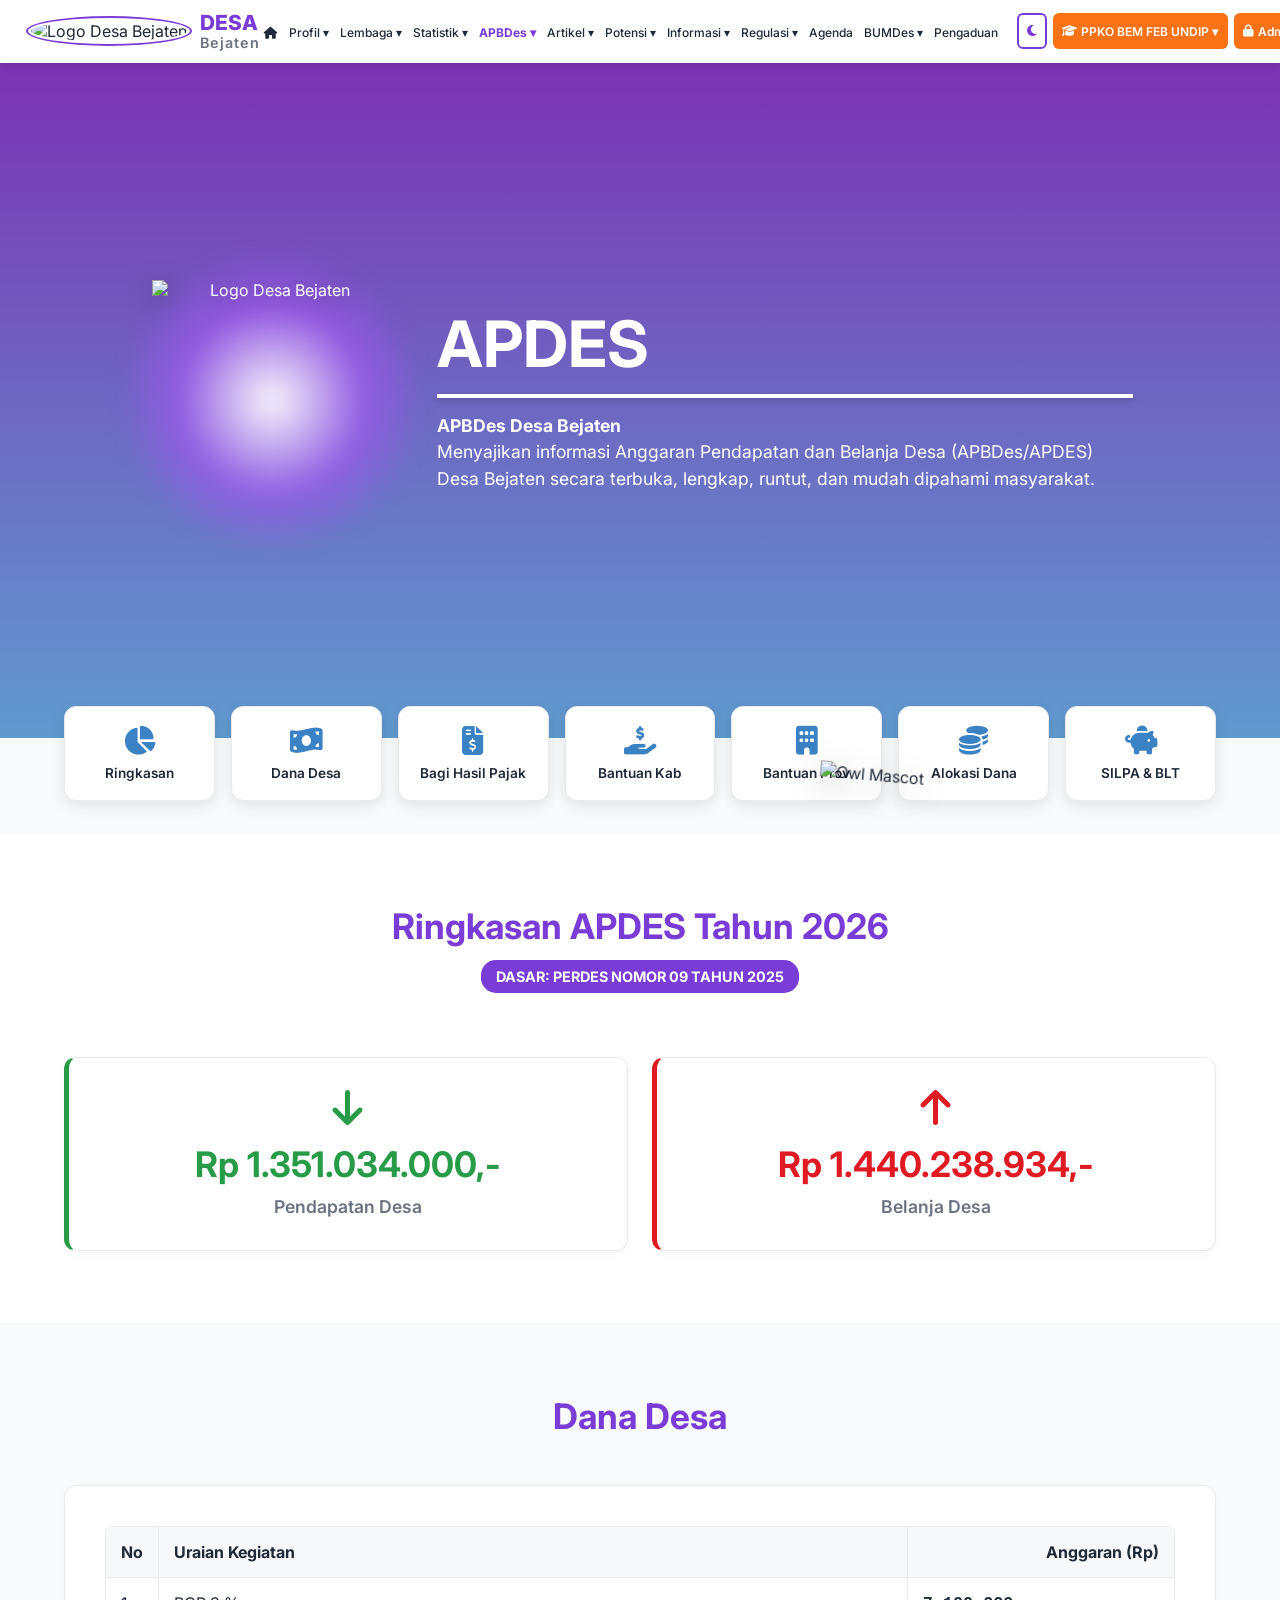
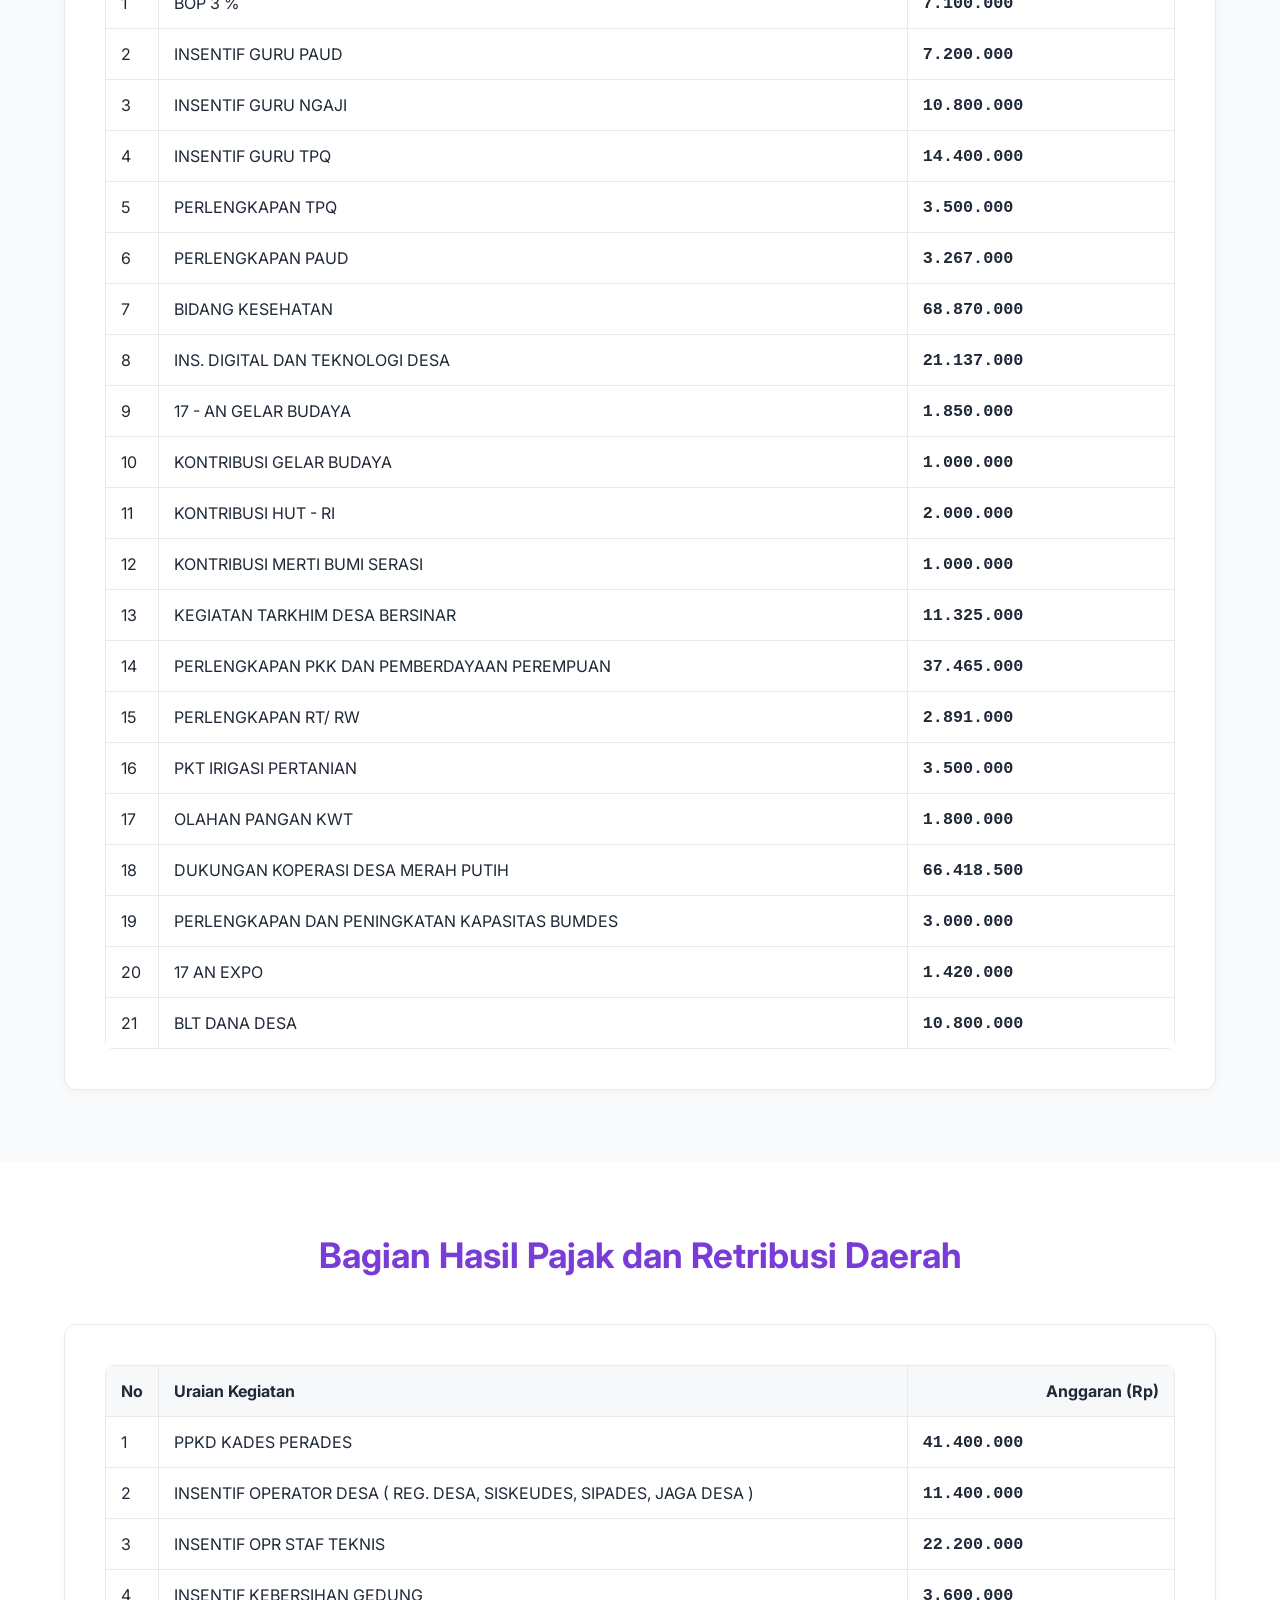
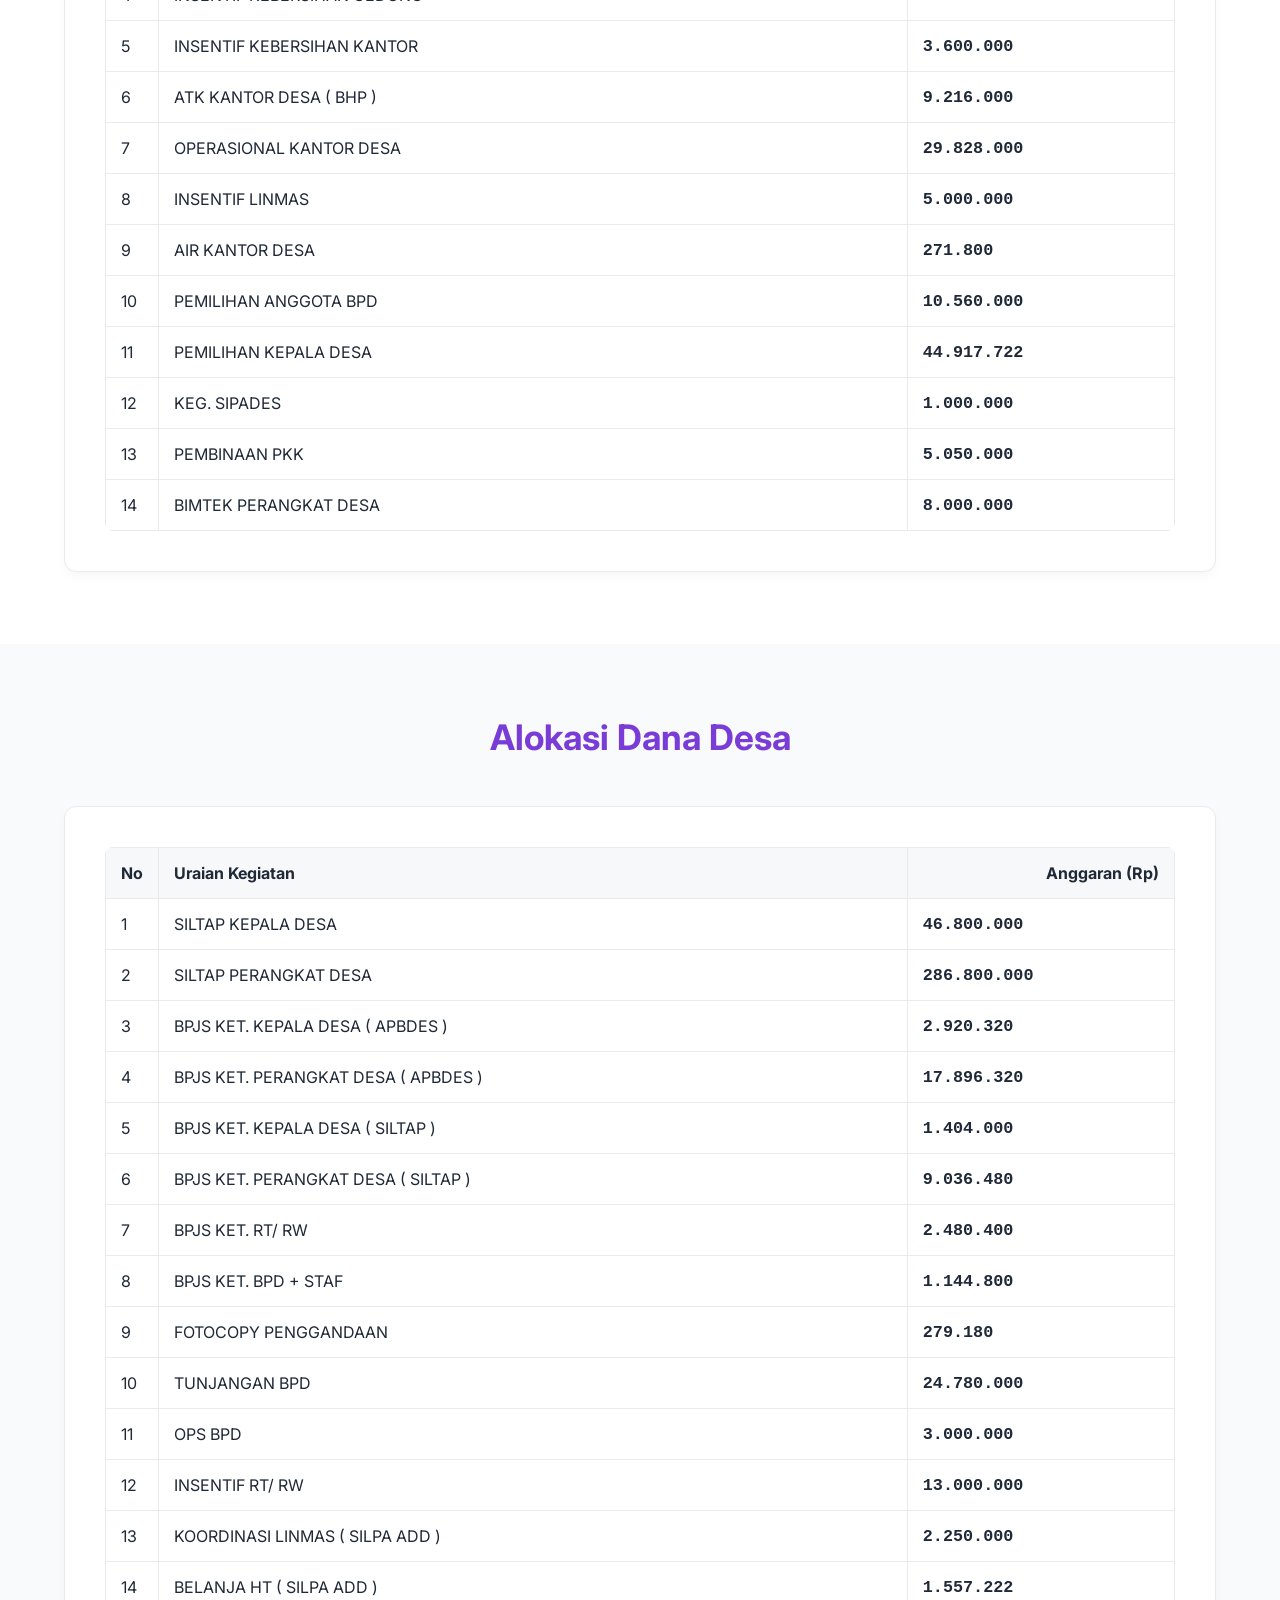
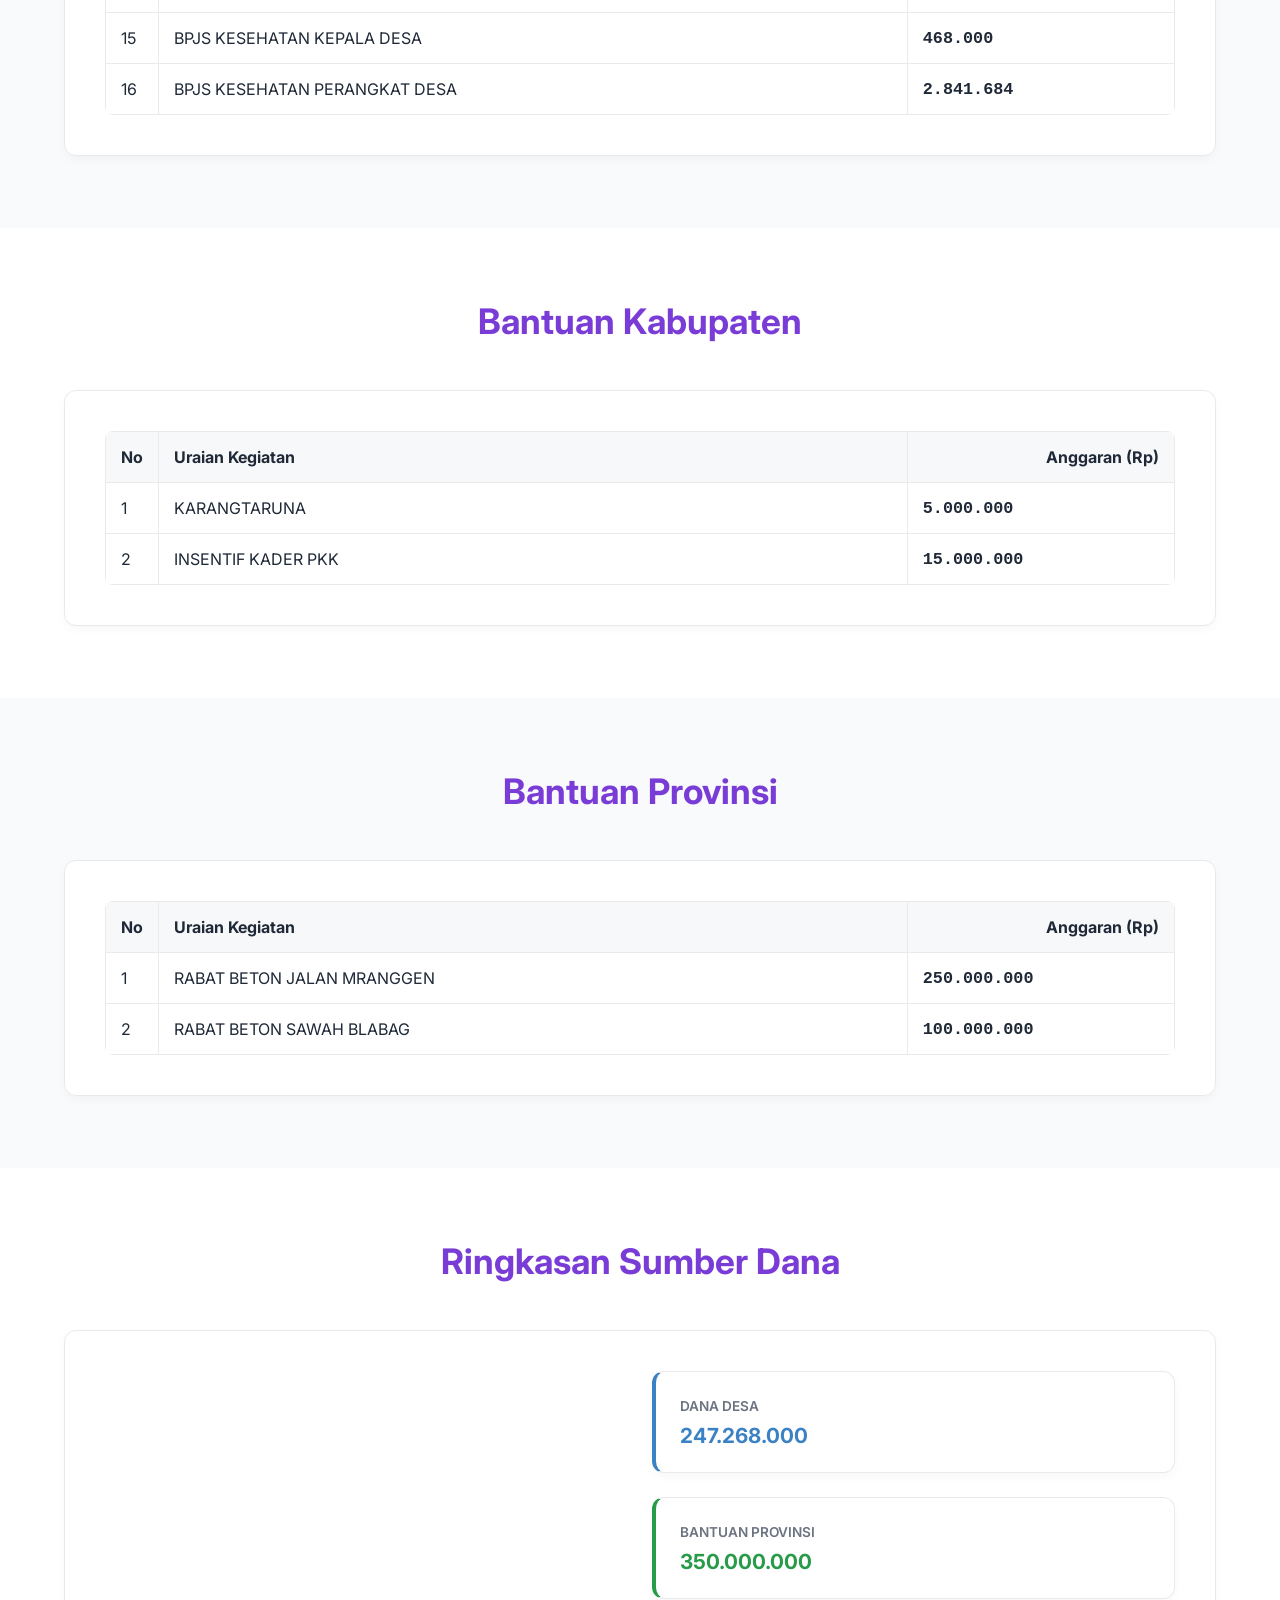
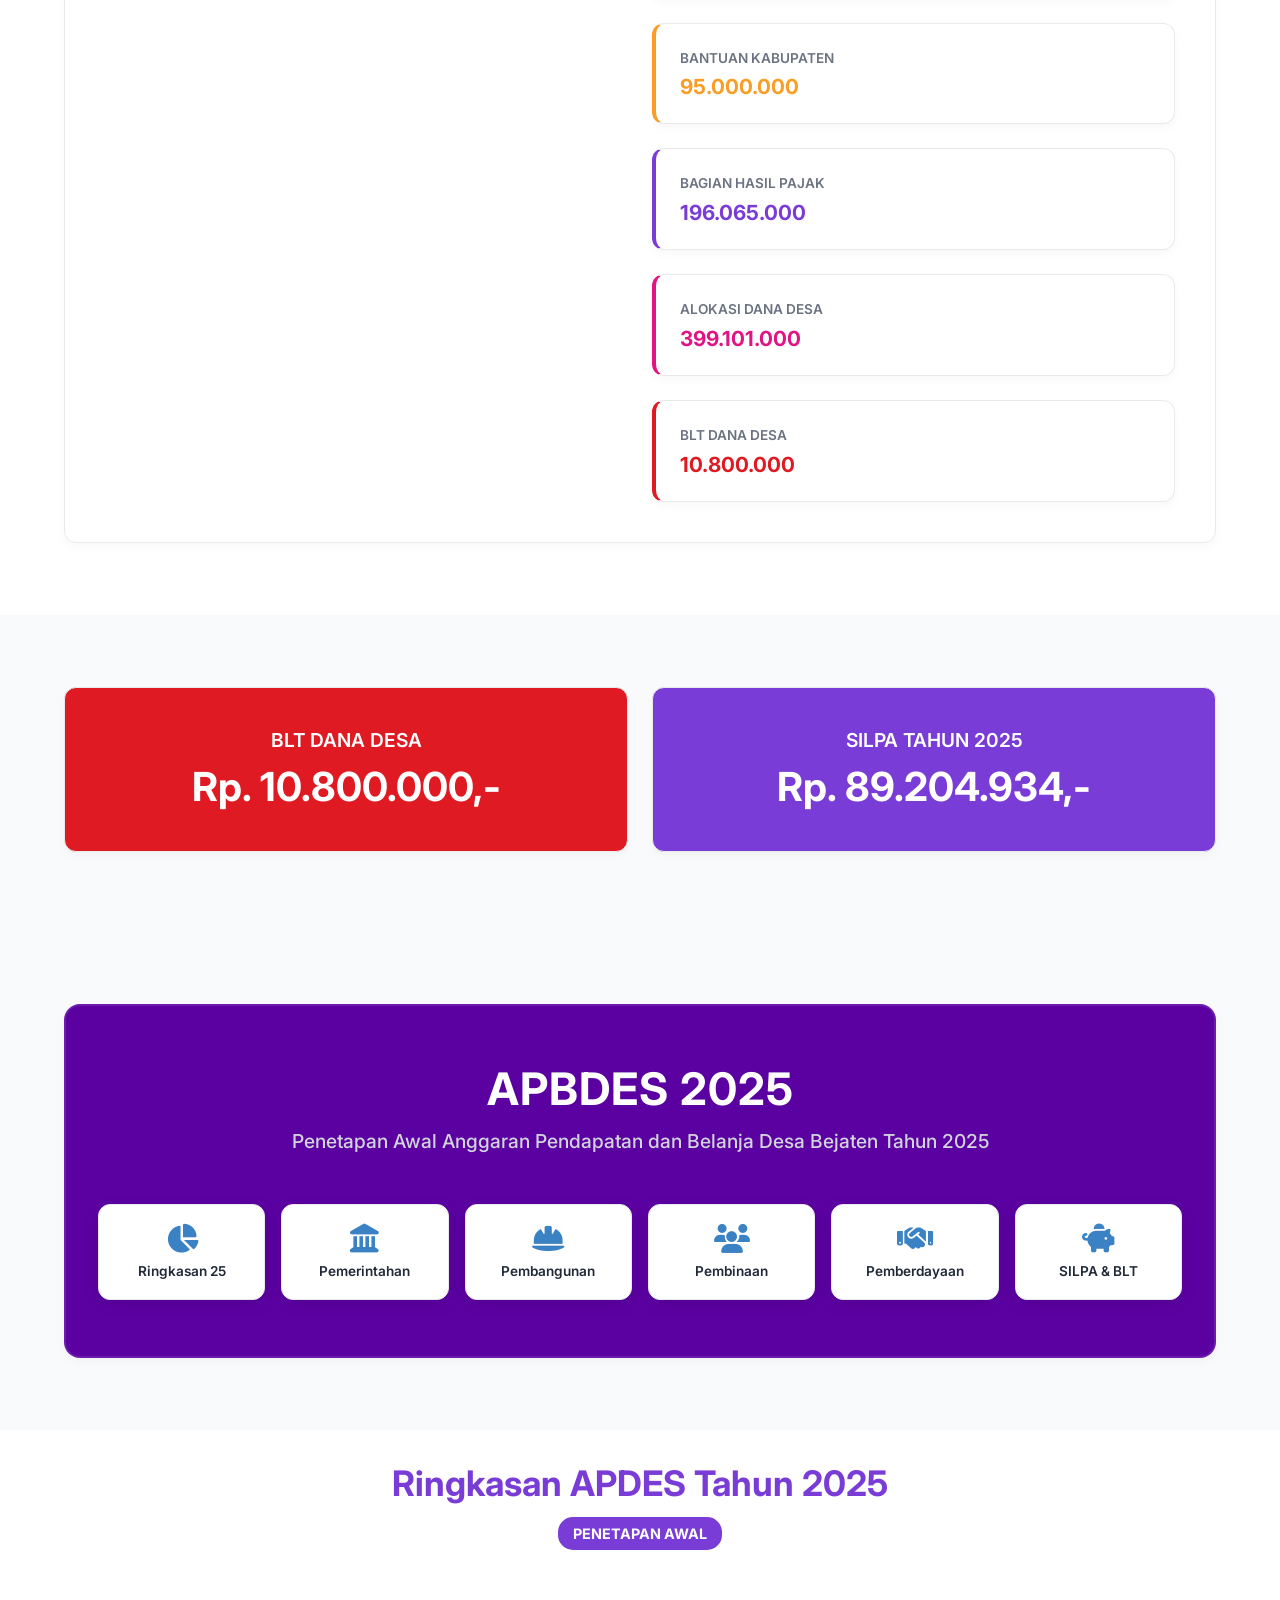
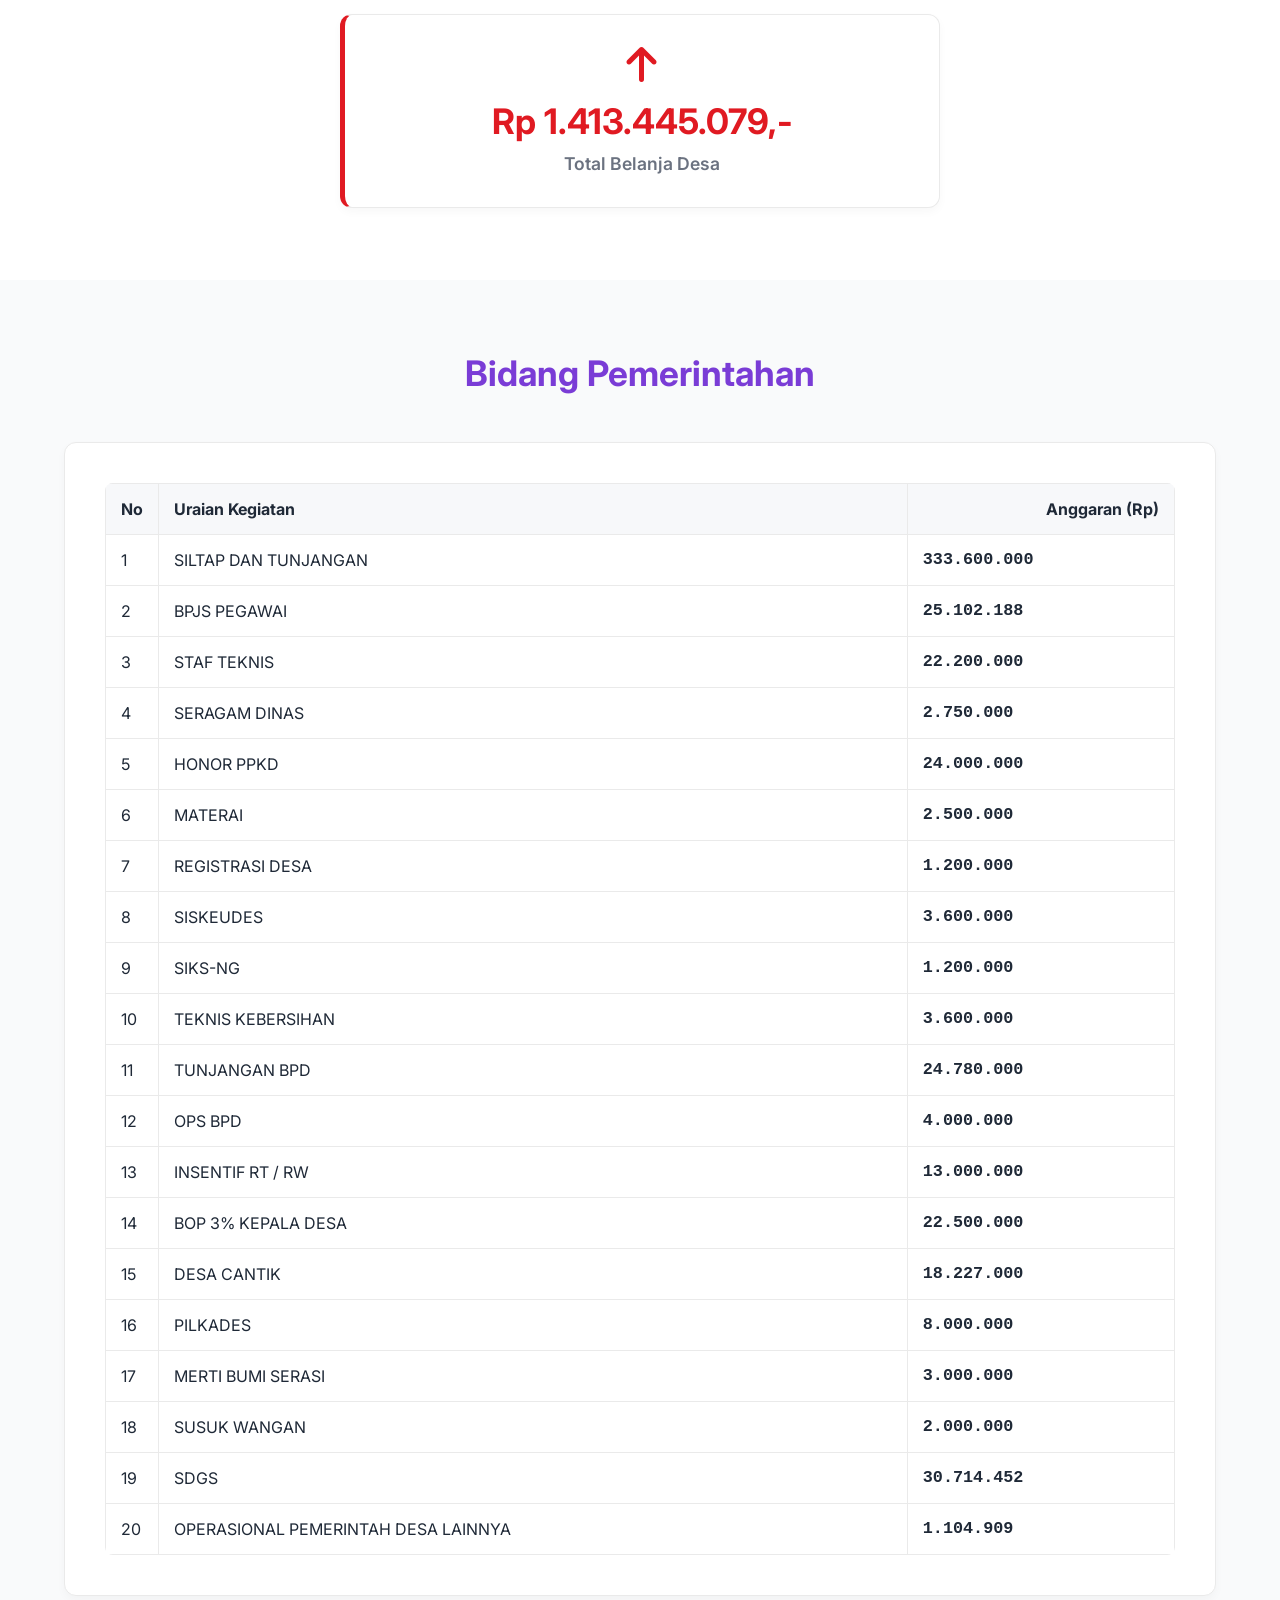
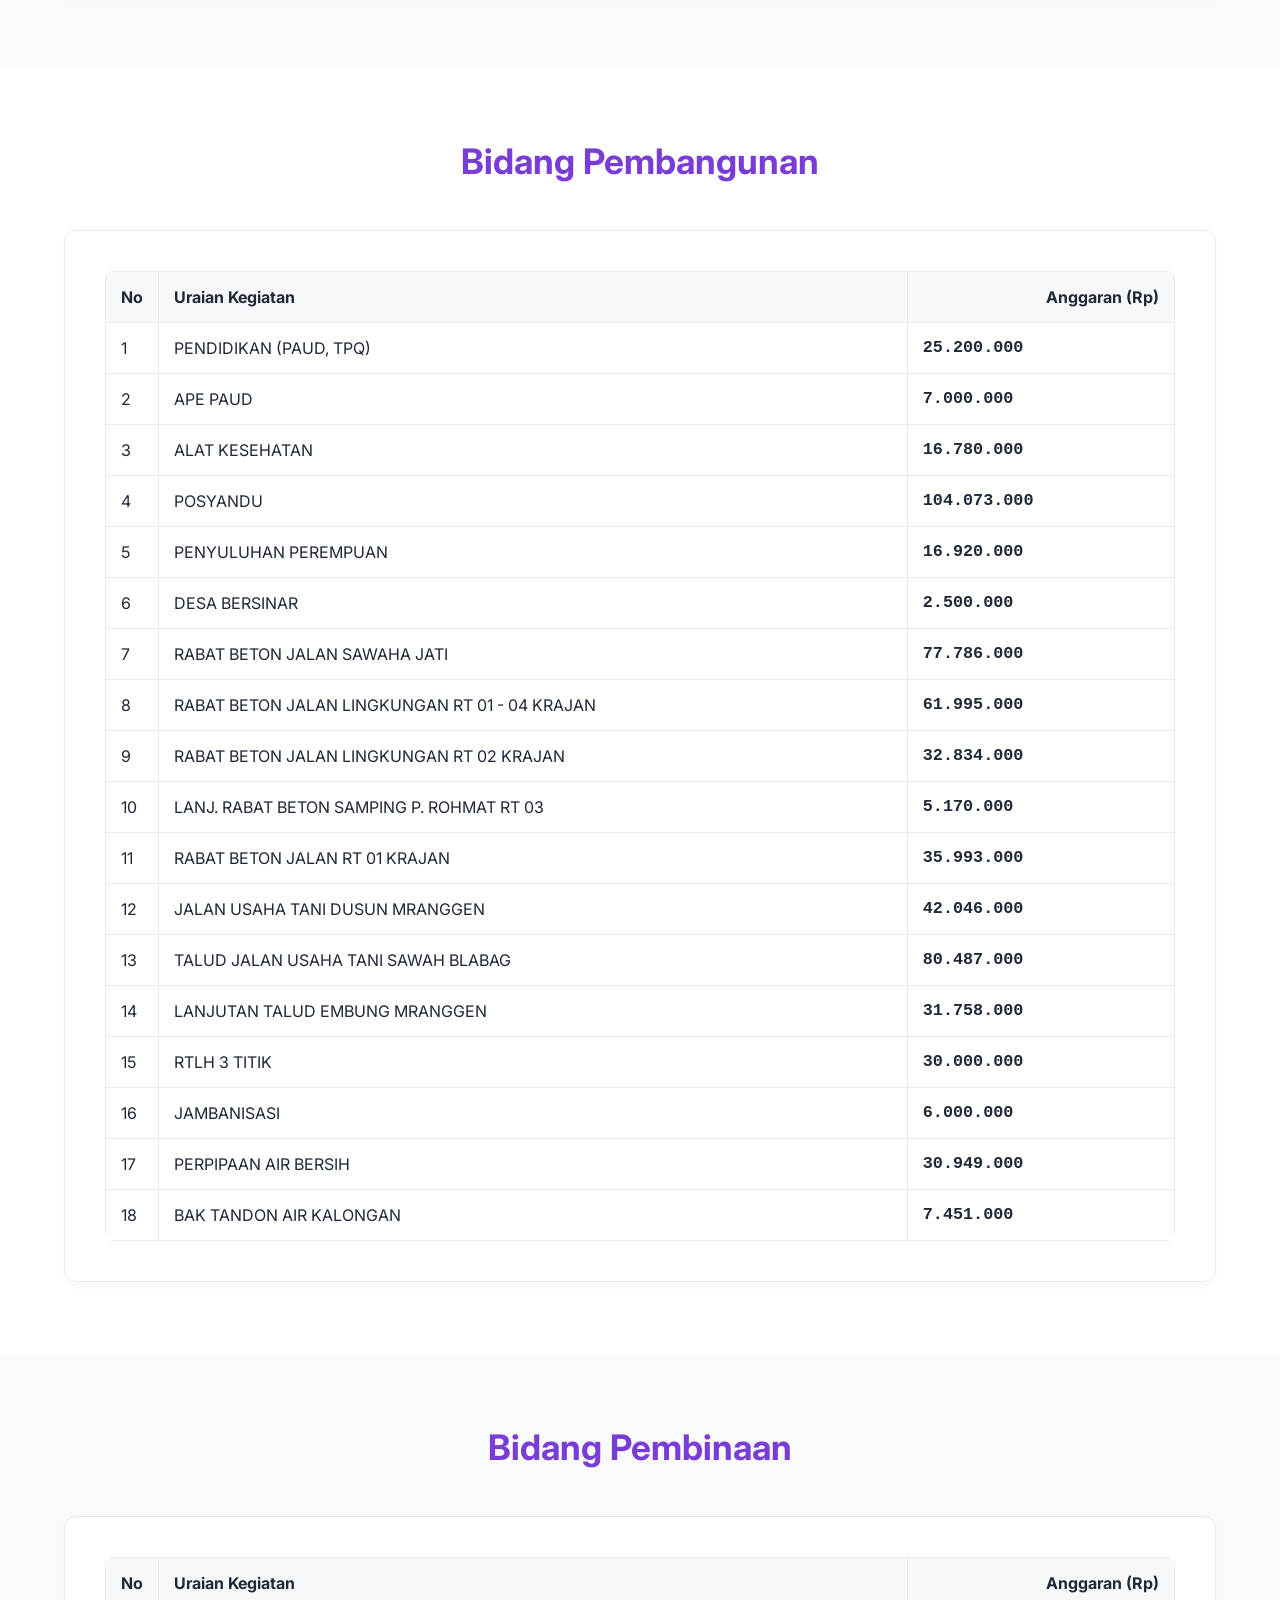
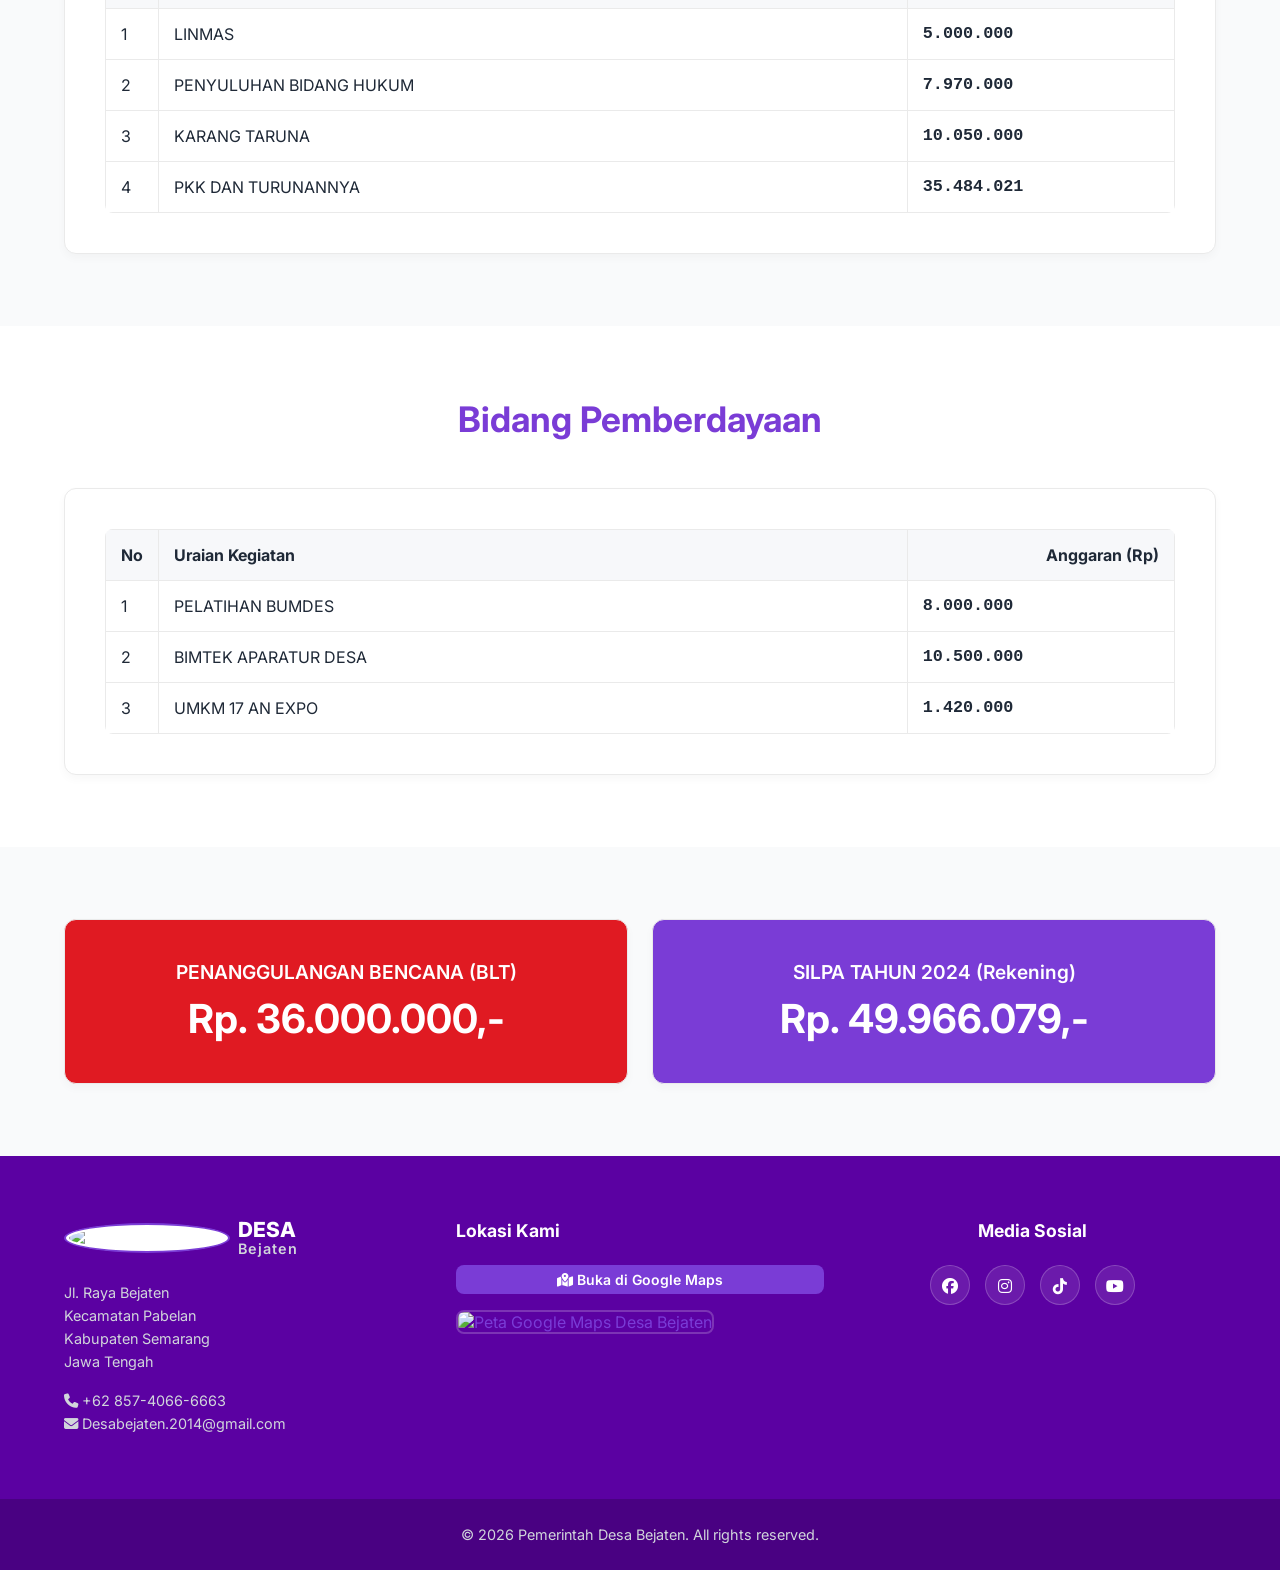
==== commit 272c1a72: "Add files via upload" ====
--- a/APDES/index.html
+++ b/APDES/index.html
@@ -3,7 +3,7 @@
 
   <head>
     <meta charset="UTF-8">
-    <title>STATISTIK DESA</title>
+    <title>APDES DESA</title>
     <link rel="stylesheet" href="./style.css">
 
   </head>
@@ -14,7 +14,7 @@
 <head>
     <meta charset="UTF-8">
     <meta name="viewport" content="width=device-width, initial-scale=1.0">
-    <title>Statistik - Desa Bejaten</title>
+    <title>APDES - Desa Bejaten</title>
     <link href="https://fonts.googleapis.com/css2?family=Inter:wght@300;400;500;600;700;800&family=Poppins:wght@400;600;700&display=swap" rel="stylesheet">
     <link rel="stylesheet" href="https://cdnjs.cloudflare.com/ajax/libs/font-awesome/6.4.0/css/all.min.css">
     <script src="https://code.highcharts.com/highcharts.js"></script>
@@ -26,26 +26,26 @@
     <div id="public-view">
         <header id="main-header">
             <div class="header-container">
-               <div class="desa-identity hover-popup">
-                   <div class="logo-container">
-                       <img src="https://res.cloudinary.com/drxc5e7gf/image/upload/v1787878684/Gemini_Generated_Image_4rnmgw4rnmgw4rnm_gtsehb.jpg" alt="Logo Desa Bejaten" class="desa-logo">
-                   </div>
-                   <div class="desa-title">
-                       <h1>
-                           <span class="desa-top">Desa</span>
-                           <span class="bejaten-bottom">Bejaten</span>
-                       </h1>
-                   </div>
-               </div>
-               <div class="mobile-menu-toggle" id="mobile-menu-toggle">
-                   <i class="fas fa-bars"></i>
-               </div>
-               <nav id="main-nav">
-                   <ul class="nav-links">
-                       <li><a href="../index.html#hero" class="hover-popup"><i class="fas fa-home"></i></a></li>
-                       <li class="dropdown">
-                           <a href="../index.html" class="hover-popup">Profil ▾</a>
-                           <ul class="dropdown-menu">
+                <div class="desa-identity hover-popup">
+                    <div class="logo-container">
+                        <img src="https://res.cloudinary.com/drxc5e7gf/image/upload/v1787878684/Gemini_Generated_Image_4rnmgw4rnmgw4rnm_gtsehb.jpg" alt="Logo Desa Bejaten" class="desa-logo">
+                    </div>
+                    <div class="desa-title">
+                        <h1>
+                            <span class="desa-top">Desa</span>
+                            <span class="bejaten-bottom">Bejaten</span>
+                        </h1>
+                    </div>
+                </div>
+                <div class="mobile-menu-toggle" id="mobile-menu-toggle">
+                    <i class="fas fa-bars"></i>
+                </div>
+                <nav id="main-nav">
+                    <ul class="nav-links">
+                        <li><a href="../index.html#hero" class="hover-popup"><i class="fas fa-home"></i></a></li>
+                        <li class="dropdown">
+                            <a href="../index.html" class="hover-popup">Profil  ▾ </a>
+                            <ul class="dropdown-menu">
                                 <li><a href="../index.html#visi-misi">Visi Misi</a></li>
                                 <li><a href="../index.html#sejarah">Sejarah desa</a></li>
                                 <li><a href="../index.html#wilayah">Wilayah administrative</a></li>
@@ -54,645 +54,647 @@
                                 <li><a href="../index.html#idm">IDM</a></li>
                                 <li><a href="../index.html#sdgs">SDGS Desa</a></li>
                                 <li><a href="../index.html#galeri">Galeri</a></li>
-                           </ul>
-                       </li>
-                       <li class="dropdown">
-                           <a href="../LEMBAGA/index.html" class="hover-popup">Lembaga ▾</a>
-                           <ul class="dropdown-menu">
+                            </ul>
+                        </li>
+                        <li class="dropdown">
+                            <a href="../LEMBAGA/index.html" class="hover-popup">Lembaga  ▾ </a>
+                            <ul class="dropdown-menu">
                                 <li><a href="../LEMBAGA/index.html">BPD</a></li>
                                 <li><a href="../LEMBAGA/index.html">Ketua RW</a></li>
                                 <li><a href="../LEMBAGA/index.html">Ketua RT</a></li>
                                 <li><a href="../LEMBAGA/index.html">PKK</a></li>
                                 <li><a href="../LEMBAGA/index.html">Karang Taruna</a></li>
                                 <li><a href="../LEMBAGA/index.html">Posyandu</a></li>
-                           </ul>
-                       </li>
-                       <li class="dropdown">
-                           <a href="#hero" class="hover-popup active-menu">Statistik ▾</a>
-                           <ul class="dropdown-menu">
-                                <li><a href="#persebaran-kk">Persebaran dan Jumlah KK</a></li>
-                                <li><a href="#penduduk">Rekapitulasi Penduduk</a></li>
-                                <li><a href="#kelompok-usia">Klasifikasi Kelompok Usia</a></li>
-                                <li><a href="#kesehatan">Infrastruktur dan Kesehatan</a></li>
-                                <li><a href="#pendidikan">Pendidikan</a></li>
-                                <li><a href="#kesejahteraan">Indeks Kesejahteraan Sosial</a></li>
-                                <li><a href="#ketenagakerjaan">Ketenagakerjaan</a></li>
-                                <li><a href="#pemuda-olahraga">Pemuda dan Olahraga</a></li>
-                                <li><a href="#seni-budaya">Kesenian dan Kebudayaan Lokal</a></li>
-                                <li><a href="#peribadatan">Peribadatan</a></li>
-                                <li><a href="#mata-pencaharian">Mata Pencaharian Utama</a></li>
-                                <li><a href="#komoditi">Potensi Komoditi</a></li>
-                                <li><a href="#kelayakan-rumah">Kelayakan Infrastruktur</a></li>
-                                <li><a href="#sarpras">Sarana dan Prasarana</a></li>
-                           </ul>
-                       </li>
-                       <li class="dropdown">
-                           <a href="../APDES/index.html" class="hover-popup">APBDes ▾</a>
-                           <ul class="dropdown-menu">
-                                <li><a href="../APDES/index.html">2024</a></li>
-                                <li><a href="../APDES/index.html">2025</a></li>
-                                <li><a href="../APDES/index.html">2026</a></li>
-                           </ul>
-                       </li>
-                       <li class="dropdown">
-                           <a href="../ATIKEL/index.html" class="hover-popup">Artikel ▾</a>
-                           <ul class="dropdown-menu">
+                            </ul>
+                        </li>
+                        <li class="dropdown">
+                            <a href="../STATISTIK/index.html" class="hover-popup">Statistik  ▾ </a>
+                            <ul class="dropdown-menu">
+                                <li><a href="../STATISTIK/index.html#persebaran-kk">Persebaran dan Jumlah KK</a></li>
+                                <li><a href="../STATISTIK/index.html#penduduk">Rekapitulasi Penduduk</a></li>
+                                <li><a href="../STATISTIK/index.html#kelompok-usia">Klasifikasi Kelompok Usia</a></li>
+                                <li><a href="../STATISTIK/index.html#kesehatan">Infrastruktur dan Kesehatan</a></li>
+                                <li><a href="../STATISTIK/index.html#pendidikan">Pendidikan</a></li>
+                                <li><a href="../STATISTIK/index.html#kesejahteraan">Indeks Kesejahteraan Sosial</a></li>
+                                <li><a href="../STATISTIK/index.html#ketenagakerjaan">Ketenagakerjaan</a></li>
+                                <li><a href="../STATISTIK/index.html#pemuda-olahraga">Pemuda dan Olahraga</a></li>
+                                <li><a href="../STATISTIK/index.html#seni-budaya">Kesenian dan Kebudayaan Lokal</a></li>
+                                <li><a href="../STATISTIK/index.html#peribadatan">Peribadatan</a></li>
+                                <li><a href="../STATISTIK/index.html#mata-pencaharian">Mata Pencaharian Utama</a></li>
+                                <li><a href="../STATISTIK/index.html#komoditi">Potensi Komoditi</a></li>
+                                <li><a href="../STATISTIK/index.html#kelayakan-rumah">Kelayakan Infrastruktur</a></li>
+                                <li><a href="../STATISTIK/index.html#sarpras">Sarana dan Prasarana</a></li>
+                            </ul>
+                        </li>
+                        <li class="dropdown">
+                            <a href="#hero" class="hover-popup" style="color: var(--primary); font-weight: bold;">APBDes  ▾ </a>
+                            <ul class="dropdown-menu">
+                                <li><a href="#apdes-2025">2025</a></li>
+                                <li><a href="#hero" style="color: var(--primary); font-weight: bold;">2026</a></li>
+                            </ul>
+                        </li>
+                        <li class="dropdown">
+                            <a href="../ATIKEL/index.html" class="hover-popup">Artikel  ▾ </a>
+                            <ul class="dropdown-menu">
                                 <li><a href="../ATIKEL/index.html">Berita Desa</a></li>
                                 <li><a href="../ATIKEL/index.html">Berita Daerah</a></li>
                                 <li><a href="../ATIKEL/index.html">Berita Nasional</a></li>
-                           </ul>
-                       </li>
-                       <li class="dropdown">
-                           <a href="../POTENSI/index.html" class="hover-popup">Potensi ▾</a>
-                           <ul class="dropdown-menu">
+                            </ul>
+                        </li>
+                        <li class="dropdown">
+                            <a href="../POTENSI/index.html" class="hover-popup">Potensi  ▾ </a>
+                            <ul class="dropdown-menu">
                                 <li><a href="../POTENSI/index.html">Lapak Desa</a></li>
                                 <li><a href="../POTENSI/index.html">UMKM</a></li>
                                 <li><a href="../POTENSI/index.html">Perpustakaan</a></li>
-                           </ul>
-                       </li>
-                       <li class="dropdown">
-                           <a href="../INFORMASI/index.html" class="hover-popup">Informasi ▾</a>
-                           <ul class="dropdown-menu">
+                            </ul>
+                        </li>
+                        <li class="dropdown">
+                            <a href="../INFORMASI/index.html" class="hover-popup">Informasi  ▾ </a>
+                            <ul class="dropdown-menu">
                                 <li><a href="../INFORMASI/index.html">Cek DPT</a></li>
                                 <li><a href="../INFORMASI/index.html">Cek Bansos</a></li>
                                 <li><a href="../INFORMASI/index.html">Cek PBB</a></li>
                                 <li><a href="../INFORMASI/index.html">Buku Saku UU Desa</a></li>
-                           </ul>
-                       </li>
-                       <li class="dropdown">
-                           <a href="../REGULASI/index.html" class="hover-popup">Regulasi ▾</a>
-                           <ul class="dropdown-menu">
+                            </ul>
+                        </li>
+                        <li class="dropdown">
+                            <a href="../REGULASI/index.html" class="hover-popup">Regulasi  ▾ </a>
+                            <ul class="dropdown-menu">
                                 <li><a href="../REGULASI/index.html">Produk Hukum Desa</a></li>
                                 <li><a href="../REGULASI/index.html">JDIH Semarang</a></li>
-                           </ul>
-                       </li>
-                       <li><a href="../AGENDA/index.html" class="hover-popup">Agenda</a></li>
-                       <li class="dropdown">
-                           <a href="../BUMDES/index.html" class="hover-popup">BUMDes ▾</a>
-                           <ul class="dropdown-menu">
+                            </ul>
+                        </li>
+                        <li><a href="../AGENDA/index.html" class="hover-popup">Agenda</a></li>
+                        <li class="dropdown">
+                            <a href="../BUMDES/index.html" class="hover-popup">BUMDes  ▾ </a>
+                            <ul class="dropdown-menu">
                                 <li><a href="../BUMDES/index.html">Profil</a></li>
                                 <li><a href="../BUMDES/index.html">Unit Usaha</a></li>
-                           </ul>
-                       </li>
-                       <li><a href="../PENGADUAN/index.html" class="hover-popup">Pengaduan</a></li>
-                   </ul>
-                   <div class="nav-actions">
-                       <button id="theme-toggle" class="btn-theme-toggle hover-popup"><i class="fas fa-moon"></i></button>
-                       <a href="https://menitidesabejaten.github.io/profil/" class="btn btn-admin hover-popup"><i class="fas fa-graduation-cap"></i> PPKO BEM FEB UNDIP</a>
-                       <button id="btn-open-login" class="btn btn-admin hover-popup"><i class="fas fa-lock"></i> Admin</button>
-                   </div>
-               </nav>
-           </div>
-       </header>
-       
-       <section id="hero">
-           <div class="hero-overlay"></div>
-           <div class="hero-content hover-popup">
-               <div class="hero-content-flex">
-                   <div class="hero-logo-side">
-                       <div class="hero-logo-glow-wrapper">
-                           <div class="hero-glow-effect"></div>
-                           <img src="https://res.cloudinary.com/drxc5e7gf/image/upload/v1787893116/Desain_tanpa_judul_1_e6dlwz.png" alt="Logo Desa Bejaten" class="hero-clean-logo">
-                       </div>
-                   </div>
-                   <div class="hero-text-side">
-                       <h2><span>STATISTIK</span></h2>
-                       <hr class="hero-line">
-                       <p><strong>Data Statistik Desa Bejaten</strong><br>Menyajikan informasi mengenai kependudukan, kesehatan, pendidikan, sosial, ketenagakerjaan, potensi desa, infrastruktur, serta sarana dan prasarana Desa Bejaten.</p>
-                   </div>
-               </div>
-           </div>
-       </section>
-       
-       <section id="quick-access">
-           <div class="container grid-7">
-               <a href="#persebaran-kk" class="quick-card hover-popup"><i class="fas fa-map-marker-alt"></i><p>Persebaran KK</p></a>
-               <a href="#penduduk" class="quick-card hover-popup"><i class="fas fa-users"></i><p>Penduduk</p></a>
-               <a href="#kelompok-usia" class="quick-card hover-popup"><i class="fas fa-chart-bar"></i><p>Kelompok Usia</p></a>
-               <a href="#kesehatan" class="quick-card hover-popup"><i class="fas fa-heartbeat"></i><p>Kesehatan</p></a>
-               <a href="#pendidikan" class="quick-card hover-popup"><i class="fas fa-graduation-cap"></i><p>Pendidikan</p></a>
-               <a href="#kesejahteraan" class="quick-card hover-popup"><i class="fas fa-hands-helping"></i><p>Kesejahteraan</p></a>
-               <a href="#ketenagakerjaan" class="quick-card hover-popup"><i class="fas fa-briefcase"></i><p>Ketenagakerjaan</p></a>
-               <a href="#pemuda-olahraga" class="quick-card hover-popup"><i class="fas fa-running"></i><p>Pemuda & Olahraga</p></a>
-               <a href="#seni-budaya" class="quick-card hover-popup"><i class="fas fa-music"></i><p>Seni & Budaya</p></a>
-               <a href="#peribadatan" class="quick-card hover-popup"><i class="fas fa-mosque"></i><p>Peribadatan</p></a>
-               <a href="#mata-pencaharian" class="quick-card hover-popup"><i class="fas fa-user-tie"></i><p>Mata Pencaharian</p></a>
-               <a href="#komoditi" class="quick-card hover-popup"><i class="fas fa-seedling"></i><p>Komoditi</p></a>
-               <a href="#kelayakan-rumah" class="quick-card hover-popup"><i class="fas fa-home"></i><p>Kelayakan Rumah</p></a>
-               <a href="#sarpras" class="quick-card hover-popup"><i class="fas fa-road"></i><p>Sarpras</p></a>
-           </div>
-       </section>
-       
-       <section id="persebaran-kk" class="section-bg-light">
-           <div class="container">
-               <div class="section-header hover-popup">
-                   <h2>Persebaran dan Jumlah KK</h2>
-               </div>
-               <div class="grid-4">
-                   <div class="stat-card hover-popup">
-                       <i class="fas fa-map-pin"></i>
-                       <h3>174</h3>
-                       <p>Dusun Krajan</p>
-                       <small class="text-muted">1 RW | 4 RT</small>
-                   </div>
-                   <div class="stat-card hover-popup">
-                       <i class="fas fa-map-pin"></i>
-                       <h3>129</h3>
-                       <p>Dusun Belon</p>
-                       <small class="text-muted">1 RW | 3 RT</small>
-                   </div>
-                   <div class="stat-card hover-popup">
-                       <i class="fas fa-map-pin"></i>
-                       <h3>104</h3>
-                       <p>Dusun Mranggen</p>
-                       <small class="text-muted">1 RW | 3 RT</small>
-                   </div>
-                   <div class="stat-card stat-total hover-popup">
-                       <i class="fas fa-users-cog"></i>
-                       <h3>407</h3>
-                       <p>Total Kepala Keluarga</p>
-                       <small class="text-muted">Desa Bejaten</small>
-                   </div>
-               </div>
-           </div>
-       </section>
-       
-       <section id="penduduk">
-           <div class="container">
-               <div class="section-header hover-popup">
-                   <h2>Rekapitulasi Penduduk</h2>
-               </div>
-               <div class="grid-3 align-center-grid">
-                   <div class="stat-card hover-popup">
-                       <i class="fas fa-male" style="color: #3B82C4;"></i>
-                       <h3 style="color: #3B82C4;">572</h3>
-                       <p>Laki-laki</p>
-                   </div>
-                   <div class="content-box hover-popup text-center" style="padding: 1rem;">
-                       <div id="chart-penduduk" style="height: 250px;"></div>
-                   </div>
-                   <div class="stat-card hover-popup">
-                       <i class="fas fa-female" style="color: #E11484;"></i>
-                       <h3 style="color: #E11484;">614</h3>
-                       <p>Perempuan</p>
-                   </div>
-               </div>
-               <div class="content-box text-center mt-4 hover-popup" style="background: var(--primary); color: white;">
-                   <h2 style="color: white; font-size: 2.5rem; margin-bottom: 0;">1.186</h2>
-                   <p style="color: white; margin: 0; font-size: 1.2rem;">Total Penduduk Desa Bejaten</p>
-               </div>
-           </div>
-       </section>
-       
-       <section id="kelompok-usia" class="section-bg-light">
-           <div class="container">
-               <div class="section-header hover-popup">
-                   <h2>Klasifikasi Kelompok Usia</h2>
-               </div>
-               <div class="content-box hover-popup">
-                   <div id="chart-usia" style="width:100%; height: 450px;"></div>
-               </div>
-           </div>
-       </section>
-       
-       <section id="kesehatan">
-           <div class="container">
-               <div class="section-header hover-popup">
-                   <h2>Infrastruktur dan Kesehatan</h2>
-               </div>
-               <div class="grid-3">
-                   <div class="admin-card hover-popup">
-                       <h3><i class="fas fa-user-md"></i> Tenaga Medis & Keperawatan</h3>
-                       <table class="stat-table">
-                           <tr><th>Kategori</th><th>Jumlah</th></tr>
-                           <tr><td>Dokter Umum</td><td>0</td></tr>
-                           <tr><td>Dokter Spesialis</td><td>0</td></tr>
-                           <tr><td>Bidan</td><td>1</td></tr>
-                           <tr><td>Perawat</td><td>1</td></tr>
-                       </table>
-                   </div>
-                   <div class="admin-card hover-popup">
-                       <h3><i class="fas fa-hands-helping"></i> Tenaga Pendukung Kesehatan</h3>
-                       <table class="stat-table">
-                           <tr><th>Kategori</th><th>Jumlah</th></tr>
-                           <tr><td>Kader Kesehatan</td><td>33</td></tr>
-                           <tr><td>Dukun Bayi</td><td>1</td></tr>
-                           <tr><td>Desa Siaga</td><td>1</td></tr>
-                           <tr><td>Posyandu</td><td>3</td></tr>
-                           <tr><td>Polindes</td><td>1</td></tr>
-                           <tr><td>POD / Paraji Sunat</td><td>0</td></tr>
-                       </table>
-                   </div>
-                   <div class="admin-card hover-popup">
-                       <h3><i class="fas fa-hospital"></i> Prasarana Kesehatan</h3>
-                       <table class="stat-table">
-                           <tr><th>Fasilitas</th><th>Jumlah</th></tr>
-                           <tr><td>Polindes</td><td>1</td></tr>
-                           <tr><td>Posyandu</td><td>3</td></tr>
-                           <tr><td>Puskesmas / Pustu</td><td>0</td></tr>
-                           <tr><td>Poskesdes</td><td>0</td></tr>
-                       </table>
-                   </div>
-               </div>
-           </div>
-       </section>
-       
-       <section id="pendidikan" class="section-bg-light">
-           <div class="container">
-               <div class="section-header hover-popup">
-                   <h2>Pendidikan</h2>
-               </div>
-               <div class="grid-3">
-                   <div class="admin-card hover-popup">
-                       <h3><i class="fas fa-chalkboard-teacher"></i> Peserta Didik & Guru</h3>
-                       <table class="stat-table">
-                           <tr><th>Tingkat</th><th>Guru</th><th>Murid</th></tr>
-                           <tr><td>PAUD</td><td>4</td><td>21</td></tr>
-                           <tr><td>TK/RA</td><td>3</td><td>28</td></tr>
-                           <tr><td>SD/MI</td><td>10</td><td>77</td></tr>
-                           <tr><td>SMP/MTs</td><td colspan="2" class="text-center">Tidak ada data</td></tr>
-                           <tr><td>SMA</td><td colspan="2" class="text-center">Tidak ada data</td></tr>
-                       </table>
-                   </div>
-                   <div class="admin-card hover-popup">
-                       <h3><i class="fas fa-school"></i> Sarana Pendidikan</h3>
-                       <table class="stat-table">
-                           <tr><th>Fasilitas</th><th>Jumlah</th></tr>
-                           <tr><td>TK/PAUD/RA</td><td>2</td></tr>
-                           <tr><td>MI/DTA</td><td>1</td></tr>
-                           <tr class="table-total"><td>Total Sarana</td><td>3</td></tr>
-                       </table>
-                   </div>
-                   <div class="admin-card hover-popup">
-                       <h3><i class="fas fa-user-graduate"></i> Tingkat Kelulusan</h3>
-                       <table class="stat-table">
-                           <tr><th>Tingkat</th><th>L</th><th>P</th><th>Total</th></tr>
-                           <tr><td>SD/Sederajat</td><td>498</td><td>495</td><td>993</td></tr>
-                           <tr><td>SMP/Sederajat</td><td>265</td><td>269</td><td>534</td></tr>
-                           <tr><td>SMA/Sederajat</td><td>176</td><td>141</td><td>317</td></tr>
-                           <tr><td>S-1/Sederajat</td><td>34</td><td>34</td><td>68</td></tr>
-                           <tr class="table-total"><td>Total Data</td><td>-</td><td>-</td><td>1.912</td></tr>
-                       </table>
-                   </div>
-               </div>
-           </div>
-       </section>
-       
-       <section id="kesejahteraan">
-           <div class="container">
-               <div class="section-header hover-popup">
-                   <h2>Indeks Kesejahteraan Sosial</h2>
-               </div>
-               <div class="grid-4">
-                   <div class="stat-card hover-popup">
-                       <i class="fas fa-house-damage text-danger"></i>
-                       <h3>12</h3>
-                       <p>Rumah Tidak Layak Huni</p>
-                   </div>
-                   <div class="stat-card hover-popup">
-                       <i class="fas fa-recycle text-warning"></i>
-                       <h3>5</h3>
-                       <p>Pemulung</p>
-                   </div>
-                   <div class="stat-card hover-popup">
-                       <i class="fas fa-wheelchair text-primary"></i>
-                       <h3>2</h3>
-                       <p>Penyandang Cacat</p>
-                   </div>
-                   <div class="stat-card hover-popup">
-                       <i class="fas fa-users-slash text-danger"></i>
-                       <h3>1</h3>
-                       <p>Keluarga Bermasalah Psikologis</p>
-                   </div>
-               </div>
-               <div class="content-box hover-popup mt-4">
-                   <p class="text-center text-muted"><i class="fas fa-info-circle"></i> Data Nihil (0) pada Kategori: Anak Terlantar, Anak Nakal, Anak Balita Terlantar, Anak Jalanan, Lansia Terlantar, Pengemis, Gelandangan, Korban NAPZA, PSK, Eks Narapidana, Keluarga Miskin Sosial, Korban Bencana Alam, dan Masyarakat di daerah bencana.</p>
-               </div>
-           </div>
-       </section>
-       
-       <section id="ketenagakerjaan" class="section-bg-light">
-           <div class="container">
-               <div class="section-header hover-popup">
-                   <h2>Ketenagakerjaan</h2>
-               </div>
-               <div class="grid-3">
-                   <div class="admin-card hover-popup">
-                       <h3><i class="fas fa-tractor"></i> Pertanian & Lepas</h3>
-                       <table class="stat-table">
-                           <tr><th>Pekerjaan</th><th>L</th><th>P</th></tr>
-                           <tr><td>Petani</td><td>70</td><td>38</td></tr>
-                           <tr><td>Buruh Harian Lepas</td><td>47</td><td>11</td></tr>
-                           <tr><td>Buruh Tani</td><td>1</td><td>1</td></tr>
-                           <tr><td>Buruh Migran</td><td>4</td><td>4</td></tr>
-                       </table>
-                   </div>
-                   <div class="admin-card hover-popup">
-                       <h3><i class="fas fa-building"></i> Formal & Pemerintahan</h3>
-                       <table class="stat-table">
-                           <tr><th>Pekerjaan</th><th>L</th><th>P</th></tr>
-                           <tr><td>Karyawan Swasta</td><td>133</td><td>96</td></tr>
-                           <tr><td>Wiraswasta</td><td>71</td><td>49</td></tr>
-                           <tr><td>PNS</td><td>8</td><td>5</td></tr>
-                           <tr><td>Perangkat Desa</td><td>5</td><td>4</td></tr>
-                           <tr><td>Pensiunan</td><td>9</td><td>2</td></tr>
-                           <tr><td>Karyawan BUMN / TNI</td><td>4</td><td>0</td></tr>
-                           <tr><td>Kades / POLRI</td><td>1</td><td>1</td></tr>
-                       </table>
-                   </div>
-                   <div class="admin-card hover-popup">
-                       <h3><i class="fas fa-ellipsis-h"></i> Jasa & Lain-lain</h3>
-                       <table class="stat-table">
-                           <tr><th>Pekerjaan</th><th>L</th><th>P</th></tr>
-                           <tr><td>Guru</td><td>1</td><td>12</td></tr>
-                           <tr><td>Konstruksi / Dosen / Perawat</td><td>3</td><td>0</td></tr>
-                           <tr><td>Perdagangan / Transportasi</td><td>0</td><td>2</td></tr>
-                           <tr><td>Belum/Tidak Bekerja</td><td>139</td><td>163</td></tr>
-                           <tr><td>Mengurus Rumah Tangga</td><td>0</td><td>154</td></tr>
-                           <tr><td>Pelajar/Mahasiswa</td><td>79</td><td>72</td></tr>
-                       </table>
-                   </div>
-               </div>
-           </div>
-       </section>
-       
-       <section id="pemuda-olahraga">
-           <div class="container">
-               <div class="section-header hover-popup">
-                   <h2>Pemuda dan Olahraga</h2>
-               </div>
-               <div class="grid-4">
-                   <div class="stat-card hover-popup">
-                       <i class="fas fa-volleyball-ball"></i>
-                       <h3>1</h3>
-                       <p>Klub Bola Volly</p>
-                       <small class="badge badge-active">Klub Aktif</small>
-                   </div>
-                   <div class="stat-card hover-popup">
-                       <i class="fas fa-table-tennis"></i>
-                       <h3>1</h3>
-                       <p>Klub Bulu Tangkis</p>
-                       <small class="badge badge-active">Klub Aktif</small>
-                   </div>
-                   <div class="stat-card hover-popup" style="opacity: 0.6;">
-                       <i class="fas fa-futbol"></i>
-                       <h3>0</h3>
-                       <p>Klub Sepak Bola / Futsal</p>
-                       <small class="badge badge-inactive">Tidak Terdaftar</small>
-                   </div>
-                   <div class="stat-card hover-popup" style="opacity: 0.6;">
-                       <i class="fas fa-user-ninja"></i>
-                       <h3>0</h3>
-                       <p>Klub Pencak Silat</p>
-                       <small class="badge badge-inactive">Tidak Terdaftar</small>
-                   </div>
-               </div>
-           </div>
-       </section>
-       
-       <section id="seni-budaya" class="section-bg-light">
-           <div class="container">
-               <div class="section-header hover-popup">
-                   <h2>Kesenian dan Kebudayaan Lokal</h2>
-               </div>
-               <div class="grid-2">
-                   <div class="admin-card text-center hover-popup">
-                       <i class="fas fa-drum" style="font-size: 3rem; color: var(--primary); margin-bottom: 1rem;"></i>
-                       <h3>Kesenian Rebana</h3>
-                       <h2 style="font-size: 2.5rem; color: var(--text-main);">2 <span style="font-size: 1rem;">Grup</span></h2>
-                       <p class="text-muted"><i class="fas fa-map-marker-alt"></i> Lokasi: Bejaten</p>
-                   </div>
-                   <div class="admin-card text-center hover-popup">
-                       <i class="fas fa-drum-steelpan" style="font-size: 3rem; color: var(--primary); margin-bottom: 1rem;"></i>
-                       <h3>Kesenian Drumband</h3>
-                       <h2 style="font-size: 2.5rem; color: var(--text-main);">1 <span style="font-size: 1rem;">Grup</span></h2>
-                       <p class="text-muted"><i class="fas fa-map-marker-alt"></i> Lokasi: MI Bejaten</p>
-                   </div>
-               </div>
-           </div>
-       </section>
-       
-       <section id="peribadatan">
-           <div class="container">
-               <div class="section-header hover-popup">
-                   <h2>Peribadatan</h2>
-               </div>
-               <div class="grid-4">
-                   <div class="stat-card hover-popup">
-                       <i class="fas fa-mosque"></i>
-                       <h3>7</h3>
-                       <p>Musholah</p>
-                   </div>
-                   <div class="stat-card hover-popup">
-                       <i class="fas fa-book-reader"></i>
-                       <h3>2</h3>
-                       <p>Pondok Pesantren</p>
-                   </div>
-                   <div class="stat-card hover-popup">
-                       <i class="fas fa-place-of-worship"></i>
-                       <h3>1</h3>
-                       <p>Masjid Raya</p>
-                   </div>
-                   <div class="stat-card hover-popup">
-                       <i class="fas fa-kaaba"></i>
-                       <h3>1</h3>
-                       <p>Madrasah</p>
-                   </div>
-               </div>
-           </div>
-       </section>
-       
-       <section id="mata-pencaharian" class="section-bg-light">
-           <div class="container">
-               <div class="section-header hover-popup">
-                   <h2>Mata Pencaharian Utama</h2>
-                   <p class="badge badge-year">Tahun 2024</p>
-               </div>
-               <div class="content-box hover-popup text-center mb-4">
-                   <h3 style="color: var(--primary);">Status: Desa Pertanian</h3>
-                   <p>Meskipun berstatus sebagai desa pertanian, terdapat diversifikasi profesi yang dominan di masyarakat.</p>
-               </div>
-               <div class="content-box hover-popup">
-                   <div id="chart-pekerjaan" style="height: 400px; width: 100%;"></div>
-               </div>
-           </div>
-       </section>
-       
-       <section id="komoditi">
-           <div class="container">
-               <div class="section-header hover-popup">
-                   <h2>Potensi Komoditi</h2>
-               </div>
-               <div class="grid-3">
-                   <div class="admin-card text-center hover-popup">
-                       <i class="fas fa-seedling" style="font-size: 3rem; color: #279B48; margin-bottom: 1rem;"></i>
-                       <h3>Padi</h3>
-                       <h2 style="font-size: 2rem; color: var(--text-main); margin-bottom: 15px;">1.368 <span style="font-size: 1rem;">Ton/tahun</span></h2>
-                       <table class="stat-table">
-                           <tr><td>Harga Desa</td><td>Rp 5.000/kg</td></tr>
-                           <tr><td>Harga Pasar</td><td>Rp 5.200/kg</td></tr>
-                       </table>
-                   </div>
-                   <div class="admin-card text-center hover-popup">
-                       <i class="fas fa-leaf" style="font-size: 3rem; color: #F99D26; margin-bottom: 1rem;"></i>
-                       <h3>Jagung</h3>
-                       <h2 style="font-size: 2rem; color: var(--text-main); margin-bottom: 15px;">270 <span style="font-size: 1rem;">Ton/tahun</span></h2>
-                       <table class="stat-table">
-                           <tr><td>Harga Desa</td><td>Rp 3.500/kg</td></tr>
-                           <tr><td>Harga Pasar</td><td>Rp 3.700/kg</td></tr>
-                       </table>
-                   </div>
-                   <div class="admin-card text-center hover-popup">
-                       <i class="fas fa-tractor" style="font-size: 3rem; color: #8F1838; margin-bottom: 1rem;"></i>
-                       <h3>Kedelai</h3>
-                       <h2 style="font-size: 2rem; color: var(--text-main); margin-bottom: 15px;">100 <span style="font-size: 1rem;">Ton/tahun</span></h2>
-                       <table class="stat-table">
-                           <tr><td>Harga Desa</td><td>Rp 10.000/kg</td></tr>
-                           <tr><td>Harga Pasar</td><td>Rp 10.500/kg</td></tr>
-                       </table>
-                   </div>
-               </div>
-           </div>
-       </section>
-       
-       <section id="kelayakan-rumah" class="section-bg-light">
-           <div class="container">
-               <div class="section-header hover-popup">
-                   <h2>Kelayakan Infrastruktur</h2>
-               </div>
-               <div class="content-box hover-popup">
-                   <div class="grid-2 align-center-grid">
-                       <div id="chart-rumah" style="height: 350px;"></div>
-                       <div>
-                           <div class="admin-card mb-3" style="border-left: 5px solid #279B48;">
-                                <h3>304 Unit</h3>
-                                <p>Rumah Layak Huni</p>
-                           </div>
-                           <div class="admin-card" style="border-left: 5px solid #E01A22;">
-                                <h3>12 Unit</h3>
-                                <p>Rumah Tidak Layak Huni</p>
-                           </div>
-                       </div>
-                   </div>
-               </div>
-           </div>
-       </section>
-       
-       <section id="sarpras">
-           <div class="container">
-               <div class="section-header hover-popup">
-                   <h2>Sarana dan Prasarana</h2>
-               </div>
-               <div class="grid-3">
-                   <div class="admin-card hover-popup">
-                       <h3><i class="fas fa-building"></i> Perkantoran & Utilitas</h3>
-                       <table class="stat-table">
-                           <tr><th>Fasilitas</th><th>Kondisi / Keterangan</th></tr>
-                           <tr><td>Kantor Kepala Desa</td><td>Baik</td></tr>
-                           <tr><td>Balai Desa</td><td>Tersedia</td></tr>
-                           <tr><td>Kapasitas Listrik</td><td>900 Watt</td></tr>
-                           <tr><td>Air Bersih</td><td>Sumur Bor</td></tr>
-                       </table>
-                   </div>
-                   <div class="admin-card hover-popup">
-                       <h3><i class="fas fa-road"></i> Jalan Desa</h3>
-                       <table class="stat-table">
-                           <tr><th>Jenis Jalan</th><th>Jumlah</th><th>Kondisi</th></tr>
-                           <tr><td>Jalan Aspal Desa</td><td>3</td><td>2 Baik, 1 Rusak</td></tr>
-                           <tr><td>Jalan Konblok/Beton</td><td>3</td><td>Seluruhnya Baik</td></tr>
-                       </table>
-                   </div>
-                   <div class="admin-card hover-popup">
-                       <h3><i class="fas fa-route"></i> Jalan Penghubung</h3>
-                       <table class="stat-table">
-                           <tr><th>Jenis Jalan</th><th>Jumlah</th><th>Kondisi</th></tr>
-                           <tr><td>Jalan Antar Desa (Aspal)</td><td>2</td><td>1 Baik, 1 Rusak</td></tr>
-                           <tr><td>Jalan Kabupaten</td><td>1</td><td>Baik</td></tr>
-                           <tr><td>Jalan Provinsi / Lainnya</td><td>0</td><td>Tidak ada</td></tr>
-                       </table>
-                   </div>
-               </div>
-           </div>
-       </section>
-       
-       <footer id="main-footer">
-           <div class="container grid-3">
-               <div class="footer-col hover-popup">
-                   <div class="desa-identity" style="margin-bottom: 1.5rem;">
-                       <div class="logo-container">
-                           <img src="https://res.cloudinary.com/drxc5e7gf/image/upload/v1787878684/Gemini_Generated_Image_4rnmgw4rnmgw4rnm_gtsehb.jpg" alt="Logo Desa Bejaten" class="desa-logo">
-                       </div>
-                       <div class="desa-title">
-                           <h1>
+                            </ul>
+                        </li>
+                        <li><a href="../PENGADUAN/index.html" class="hover-popup">Pengaduan</a></li>
+                    </ul>
+                    <div class="nav-actions">
+                        <button id="theme-toggle" class="btn-theme-toggle hover-popup"><i class="fas fa-moon"></i></button>
+                        <div class="dropdown">
+                            <button class="btn btn-admin hover-popup"><i class="fas fa-graduation-cap"></i> PPKO BEM FEB UNDIP  ▾ </button>
+                            <ul class="dropdown-menu">
+                                <li><a href="#">Profil</a></li>
+                                <li><a href="#">Mentari Cendekia</a></li>
+                                <li><a href="#">Kembang Usaha</a></li>
+                                <li><a href="#">Bijak Usaha</a></li>
+                                <li><a href="#">Siaga Tani</a></li>
+                                <li><a href="#">Sinergi Tani</a></li>
+                                <li><a href="#">Testimoni</a></li>
+                                <li><a href="#">Video Profil</a></li>
+                            </ul>
+                        </div>
+                        <button id="btn-open-login" class="btn btn-admin hover-popup"><i class="fas fa-lock"></i> Admin</button>
+                    </div>
+                </nav>
+            </div>
+        </header>
+
+        <section id="hero">
+            <div class="hero-overlay"></div>
+            <div class="hero-content">
+                <div class="hero-content-flex">
+                    <div class="hero-logo-side">
+                        <div class="hero-logo-glow-wrapper">
+                            <div class="hero-glow-effect"></div>
+                            <img src="https://res.cloudinary.com/drxc5e7gf/image/upload/v1787893116/Desain_tanpa_judul_1_e6dlwz.png" alt="Logo Desa Bejaten" class="hero-clean-logo">
+                        </div>
+                    </div>
+                    <div class="hero-text-side">
+                        <h2><span>APDES</span></h2>
+                        <hr class="hero-line">
+                        <p><strong>APBDes Desa Bejaten</strong><br>Menyajikan informasi Anggaran Pendapatan dan Belanja Desa (APBDes/APDES) Desa Bejaten secara terbuka, lengkap, runtut, dan mudah dipahami masyarakat.</p>
+                    </div>
+                </div>
+            </div>
+        </section>
+
+        <section id="quick-access">
+            <div class="container grid-7">
+                <a href="#ringkasan-apdes" class="quick-card hover-popup"><i class="fas fa-chart-pie"></i><p>Ringkasan</p></a>
+                <a href="#dana-desa" class="quick-card hover-popup"><i class="fas fa-money-bill-wave"></i><p>Dana Desa</p></a>
+                <a href="#bagi-hasil-pajak" class="quick-card hover-popup"><i class="fas fa-file-invoice-dollar"></i><p>Bagi Hasil Pajak</p></a>
+                <a href="#bantuan-kabupaten" class="quick-card hover-popup"><i class="fas fa-hand-holding-usd"></i><p>Bantuan Kab</p></a>
+                <a href="#bantuan-provinsi" class="quick-card hover-popup"><i class="fas fa-building"></i><p>Bantuan Prov</p></a>
+                <a href="#alokasi-dana-desa" class="quick-card hover-popup"><i class="fas fa-coins"></i><p>Alokasi Dana</p></a>
+                <a href="#silpa" class="quick-card hover-popup"><i class="fas fa-piggy-bank"></i><p>SILPA & BLT</p></a>
+            </div>
+        </section>
+
+        <section id="ringkasan-apdes" class="section-bg-light">
+            <div class="container">
+                <div class="section-header hover-popup">
+                    <h2>Ringkasan APDES Tahun 2026</h2>
+                    <p class="badge badge-year">DASAR: PERDES NOMOR 09 TAHUN 2025</p>
+                </div>
+                <div class="grid-2 align-center-grid">
+                    <div class="stat-card hover-popup" style="border-left: 5px solid #279B48;">
+                        <i class="fas fa-arrow-down" style="color: #279B48;"></i>
+                        <h3 style="color: #279B48;">Rp 1.351.034.000,-</h3>
+                        <p>Pendapatan Desa</p>
+                    </div>
+                    <div class="stat-card hover-popup" style="border-left: 5px solid #E01A22;">
+                        <i class="fas fa-arrow-up" style="color: #E01A22;"></i>
+                        <h3 style="color: #E01A22;">Rp 1.440.238.934,-</h3>
+                        <p>Belanja Desa</p>
+                    </div>
+                </div>
+            </div>
+        </section>
+
+        <section id="dana-desa">
+            <div class="container">
+                <div class="section-header hover-popup">
+                    <h2>Dana Desa</h2>
+                </div>
+                <div class="content-box hover-popup">
+                    <div class="table-responsive">
+                        <table class="stat-table apdes-table">
+                            <thead>
+                                <tr>
+                                    <th style="width: 5%;">No</th>
+                                    <th style="width: 70%;">Uraian Kegiatan</th>
+                                    <th style="width: 25%; text-align: right;">Anggaran (Rp)</th>
+                                </tr>
+                            </thead>
+                            <tbody>
+                                <tr><td>1</td><td>BOP 3 %</td><td>7.100.000</td></tr>
+                                <tr><td>2</td><td>INSENTIF GURU PAUD</td><td>7.200.000</td></tr>
+                                <tr><td>3</td><td>INSENTIF GURU NGAJI</td><td>10.800.000</td></tr>
+                                <tr><td>4</td><td>INSENTIF GURU TPQ</td><td>14.400.000</td></tr>
+                                <tr><td>5</td><td>PERLENGKAPAN TPQ</td><td>3.500.000</td></tr>
+                                <tr><td>6</td><td>PERLENGKAPAN PAUD</td><td>3.267.000</td></tr>
+                                <tr><td>7</td><td>BIDANG KESEHATAN</td><td>68.870.000</td></tr>
+                                <tr><td>8</td><td>INS. DIGITAL DAN TEKNOLOGI DESA</td><td>21.137.000</td></tr>
+                                <tr><td>9</td><td>17 - AN GELAR BUDAYA</td><td>1.850.000</td></tr>
+                                <tr><td>10</td><td>KONTRIBUSI GELAR BUDAYA</td><td>1.000.000</td></tr>
+                                <tr><td>11</td><td>KONTRIBUSI HUT - RI</td><td>2.000.000</td></tr>
+                                <tr><td>12</td><td>KONTRIBUSI MERTI BUMI SERASI</td><td>1.000.000</td></tr>
+                                <tr><td>13</td><td>KEGIATAN TARKHIM DESA BERSINAR</td><td>11.325.000</td></tr>
+                                <tr><td>14</td><td>PERLENGKAPAN PKK DAN PEMBERDAYAAN PEREMPUAN</td><td>37.465.000</td></tr>
+                                <tr><td>15</td><td>PERLENGKAPAN RT/ RW</td><td>2.891.000</td></tr>
+                                <tr><td>16</td><td>PKT IRIGASI PERTANIAN</td><td>3.500.000</td></tr>
+                                <tr><td>17</td><td>OLAHAN PANGAN KWT</td><td>1.800.000</td></tr>
+                                <tr><td>18</td><td>DUKUNGAN KOPERASI DESA MERAH PUTIH</td><td>66.418.500</td></tr>
+                                <tr><td>19</td><td>PERLENGKAPAN DAN PENINGKATAN KAPASITAS BUMDES</td><td>3.000.000</td></tr>
+                                <tr><td>20</td><td>17 AN EXPO</td><td>1.420.000</td></tr>
+                                <tr><td>21</td><td>BLT DANA DESA</td><td>10.800.000</td></tr>
+                            </tbody>
+                        </table>
+                    </div>
+                </div>
+            </div>
+        </section>
+
+        <section id="bagi-hasil-pajak" class="section-bg-light">
+            <div class="container">
+                <div class="section-header hover-popup">
+                    <h2>Bagian Hasil Pajak dan Retribusi Daerah</h2>
+                </div>
+                <div class="content-box hover-popup">
+                    <div class="table-responsive">
+                        <table class="stat-table apdes-table">
+                            <thead>
+                                <tr>
+                                    <th style="width: 5%;">No</th>
+                                    <th style="width: 70%;">Uraian Kegiatan</th>
+                                    <th style="width: 25%; text-align: right;">Anggaran (Rp)</th>
+                                </tr>
+                            </thead>
+                            <tbody>
+                                <tr><td>1</td><td>PPKD KADES PERADES</td><td>41.400.000</td></tr>
+                                <tr><td>2</td><td>INSENTIF OPERATOR DESA ( REG. DESA, SISKEUDES, SIPADES, JAGA DESA )</td><td>11.400.000</td></tr>
+                                <tr><td>3</td><td>INSENTIF OPR STAF TEKNIS</td><td>22.200.000</td></tr>
+                                <tr><td>4</td><td>INSENTIF KEBERSIHAN GEDUNG</td><td>3.600.000</td></tr>
+                                <tr><td>5</td><td>INSENTIF KEBERSIHAN KANTOR</td><td>3.600.000</td></tr>
+                                <tr><td>6</td><td>ATK KANTOR DESA ( BHP )</td><td>9.216.000</td></tr>
+                                <tr><td>7</td><td>OPERASIONAL KANTOR DESA</td><td>29.828.000</td></tr>
+                                <tr><td>8</td><td>INSENTIF LINMAS</td><td>5.000.000</td></tr>
+                                <tr><td>9</td><td>AIR KANTOR DESA</td><td>271.800</td></tr>
+                                <tr><td>10</td><td>PEMILIHAN ANGGOTA BPD</td><td>10.560.000</td></tr>
+                                <tr><td>11</td><td>PEMILIHAN KEPALA DESA</td><td>44.917.722</td></tr>
+                                <tr><td>12</td><td>KEG. SIPADES</td><td>1.000.000</td></tr>
+                                <tr><td>13</td><td>PEMBINAAN PKK</td><td>5.050.000</td></tr>
+                                <tr><td>14</td><td>BIMTEK PERANGKAT DESA</td><td>8.000.000</td></tr>
+                            </tbody>
+                        </table>
+                    </div>
+                </div>
+            </div>
+        </section>
+
+        <section id="alokasi-dana-desa">
+            <div class="container">
+                <div class="section-header hover-popup">
+                    <h2>Alokasi Dana Desa</h2>
+                </div>
+                <div class="content-box hover-popup">
+                    <div class="table-responsive">
+                        <table class="stat-table apdes-table">
+                            <thead>
+                                <tr>
+                                    <th style="width: 5%;">No</th>
+                                    <th style="width: 70%;">Uraian Kegiatan</th>
+                                    <th style="width: 25%; text-align: right;">Anggaran (Rp)</th>
+                                </tr>
+                            </thead>
+                            <tbody>
+                                <tr><td>1</td><td>SILTAP KEPALA DESA</td><td>46.800.000</td></tr>
+                                <tr><td>2</td><td>SILTAP PERANGKAT DESA</td><td>286.800.000</td></tr>
+                                <tr><td>3</td><td>BPJS KET. KEPALA DESA ( APBDES )</td><td>2.920.320</td></tr>
+                                <tr><td>4</td><td>BPJS KET. PERANGKAT DESA ( APBDES )</td><td>17.896.320</td></tr>
+                                <tr><td>5</td><td>BPJS KET. KEPALA DESA ( SILTAP )</td><td>1.404.000</td></tr>
+                                <tr><td>6</td><td>BPJS KET. PERANGKAT DESA ( SILTAP )</td><td>9.036.480</td></tr>
+                                <tr><td>7</td><td>BPJS KET. RT/ RW</td><td>2.480.400</td></tr>
+                                <tr><td>8</td><td>BPJS KET. BPD + STAF</td><td>1.144.800</td></tr>
+                                <tr><td>9</td><td>FOTOCOPY PENGGANDAAN</td><td>279.180</td></tr>
+                                <tr><td>10</td><td>TUNJANGAN BPD</td><td>24.780.000</td></tr>
+                                <tr><td>11</td><td>OPS BPD</td><td>3.000.000</td></tr>
+                                <tr><td>12</td><td>INSENTIF RT/ RW</td><td>13.000.000</td></tr>
+                                <tr><td>13</td><td>KOORDINASI LINMAS ( SILPA ADD )</td><td>2.250.000</td></tr>
+                                <tr><td>14</td><td>BELANJA HT ( SILPA ADD )</td><td>1.557.222</td></tr>
+                                <tr><td>15</td><td>BPJS KESEHATAN KEPALA DESA</td><td>468.000</td></tr>
+                                <tr><td>16</td><td>BPJS KESEHATAN PERANGKAT DESA</td><td>2.841.684</td></tr>
+                            </tbody>
+                        </table>
+                    </div>
+                </div>
+            </div>
+        </section>
+
+        <section id="bantuan-kabupaten" class="section-bg-light">
+            <div class="container">
+                <div class="section-header hover-popup">
+                    <h2>Bantuan Kabupaten</h2>
+                </div>
+                <div class="content-box hover-popup">
+                    <div class="table-responsive">
+                        <table class="stat-table apdes-table">
+                            <thead>
+                                <tr>
+                                    <th style="width: 5%;">No</th>
+                                    <th style="width: 70%;">Uraian Kegiatan</th>
+                                    <th style="width: 25%; text-align: right;">Anggaran (Rp)</th>
+                                </tr>
+                            </thead>
+                            <tbody>
+                                <tr><td>1</td><td>KARANGTARUNA</td><td>5.000.000</td></tr>
+                                <tr><td>2</td><td>INSENTIF KADER PKK</td><td>15.000.000</td></tr>
+                            </tbody>
+                        </table>
+                    </div>
+                </div>
+            </div>
+        </section>
+
+        <section id="bantuan-provinsi">
+            <div class="container">
+                <div class="section-header hover-popup">
+                    <h2>Bantuan Provinsi</h2>
+                </div>
+                <div class="content-box hover-popup">
+                    <div class="table-responsive">
+                        <table class="stat-table apdes-table">
+                            <thead>
+                                <tr>
+                                    <th style="width: 5%;">No</th>
+                                    <th style="width: 70%;">Uraian Kegiatan</th>
+                                    <th style="width: 25%; text-align: right;">Anggaran (Rp)</th>
+                                </tr>
+                            </thead>
+                            <tbody>
+                                <tr><td>1</td><td>RABAT BETON JALAN MRANGGEN</td><td>250.000.000</td></tr>
+                                <tr><td>2</td><td>RABAT BETON SAWAH BLABAG</td><td>100.000.000</td></tr>
+                            </tbody>
+                        </table>
+                    </div>
+                </div>
+            </div>
+        </section>
+
+        <section id="ringkasan-sumber-dana" class="section-bg-light">
+            <div class="container">
+                <div class="section-header hover-popup">
+                    <h2>Ringkasan Sumber Dana</h2>
+                </div>
+                <div class="content-box hover-popup">
+                    <div class="grid-2 align-center-grid">
+                        <div id="chart-sumber-dana" style="height: 380px;"></div>
+                        <div>
+                            <div class="grid-2">
+                                <div class="stat-card hover-popup" style="padding: 1.5rem; text-align: left; border-left: 4px solid #3B82C4;">
+                                    <p style="font-size: 0.85rem; margin-bottom: 5px;">DANA DESA</p>
+                                    <h3 style="font-size: 1.3rem; color: #3B82C4; margin: 0;">247.268.000</h3>
+                                </div>
+                                <div class="stat-card hover-popup" style="padding: 1.5rem; text-align: left; border-left: 4px solid #279B48;">
+                                    <p style="font-size: 0.85rem; margin-bottom: 5px;">BANTUAN PROVINSI</p>
+                                    <h3 style="font-size: 1.3rem; color: #279B48; margin: 0;">350.000.000</h3>
+                                </div>
+                                <div class="stat-card hover-popup" style="padding: 1.5rem; text-align: left; border-left: 4px solid #F99D26;">
+                                    <p style="font-size: 0.85rem; margin-bottom: 5px;">BANTUAN KABUPATEN</p>
+                                    <h3 style="font-size: 1.3rem; color: #F99D26; margin: 0;">95.000.000</h3>
+                                </div>
+                                <div class="stat-card hover-popup" style="padding: 1.5rem; text-align: left; border-left: 4px solid #7A3CD6;">
+                                    <p style="font-size: 0.85rem; margin-bottom: 5px;">BAGIAN HASIL PAJAK</p>
+                                    <h3 style="font-size: 1.3rem; color: #7A3CD6; margin: 0;">196.065.000</h3>
+                                </div>
+                                <div class="stat-card hover-popup" style="padding: 1.5rem; text-align: left; border-left: 4px solid #E11484;">
+                                    <p style="font-size: 0.85rem; margin-bottom: 5px;">ALOKASI DANA DESA</p>
+                                    <h3 style="font-size: 1.3rem; color: #E11484; margin: 0;">399.101.000</h3>
+                                </div>
+                                <div class="stat-card hover-popup" style="padding: 1.5rem; text-align: left; border-left: 4px solid #E01A22;">
+                                    <p style="font-size: 0.85rem; margin-bottom: 5px;">BLT DANA DESA</p>
+                                    <h3 style="font-size: 1.3rem; color: #E01A22; margin: 0;">10.800.000</h3>
+                                </div>
+                            </div>
+                        </div>
+                    </div>
+                </div>
+            </div>
+        </section>
+
+        <section id="silpa">
+            <div class="container">
+                <div class="grid-2">
+                    <div class="content-box text-center hover-popup" style="background: #E01A22; color: white;">
+                        <h3 style="color: white; margin-bottom: 10px; font-weight: 600; font-size: 1.2rem;">BLT DANA DESA</h3>
+                        <h2 style="color: white; font-size: 2.5rem; margin-bottom: 0;">Rp. 10.800.000,-</h2>
+                    </div>
+                    <div class="content-box text-center hover-popup" style="background: var(--primary); color: white;">
+                        <h3 style="color: white; margin-bottom: 10px; font-weight: 600; font-size: 1.2rem;">SILPA TAHUN 2025</h3>
+                        <h2 style="color: white; font-size: 2.5rem; margin-bottom: 0;">Rp. 89.204.934,-</h2>
+                    </div>
+                </div>
+            </div>
+        </section>
+
+        <section id="apdes-2025" style="padding-top: 5rem;">
+            <div class="container">
+                <div class="content-box text-center hover-popup" style="background: var(--primary-dark); color: white; padding: 3.5rem 2rem; border-radius: 16px; border: 2px solid rgba(255,255,255,0.1);">
+                    <h2 style="color: white; font-size: 2.8rem; margin-bottom: 10px; letter-spacing: 1px;">APBDES 2025</h2>
+                    <p style="color: #d1d5db; font-size: 1.2rem; margin: 0; font-weight: 500;">Penetapan Awal Anggaran Pendapatan dan Belanja Desa Bejaten Tahun 2025</p>
+                    <div class="grid-6" style="margin-top: 3rem;">
+                        <a href="#ringkasan-apdes-2025" class="quick-card hover-popup"><i class="fas fa-chart-pie"></i><p>Ringkasan 25</p></a>
+                        <a href="#pemerintahan-2025" class="quick-card hover-popup"><i class="fas fa-landmark"></i><p>Pemerintahan</p></a>
+                        <a href="#pembangunan-2025" class="quick-card hover-popup"><i class="fas fa-hard-hat"></i><p>Pembangunan</p></a>
+                        <a href="#pembinaan-2025" class="quick-card hover-popup"><i class="fas fa-users"></i><p>Pembinaan</p></a>
+                        <a href="#pemberdayaan-2025" class="quick-card hover-popup"><i class="fas fa-handshake"></i><p>Pemberdayaan</p></a>
+                        <a href="#silpa-2025" class="quick-card hover-popup"><i class="fas fa-piggy-bank"></i><p>SILPA & BLT</p></a>
+                    </div>
+                </div>
+            </div>
+        </section>
+
+        <section id="ringkasan-apdes-2025" class="section-bg-light" style="padding-top: 2rem;">
+            <div class="container">
+                <div class="section-header hover-popup">
+                    <h2>Ringkasan APDES Tahun 2025</h2>
+                    <p class="badge badge-year">PENETAPAN AWAL</p>
+                </div>
+                <div class="grid-2 align-center-grid" style="justify-content: center; max-width: 600px; margin: 0 auto;">
+                    <div class="stat-card hover-popup" style="border-left: 5px solid #E01A22; width: 100%;">
+                        <i class="fas fa-arrow-up" style="color: #E01A22;"></i>
+                        <h3 style="color: #E01A22;">Rp 1.413.445.079,-</h3>
+                        <p>Total Belanja Desa</p>
+                    </div>
+                </div>
+            </div>
+        </section>
+
+        <section id="pemerintahan-2025">
+            <div class="container">
+                <div class="section-header hover-popup">
+                    <h2>Bidang Pemerintahan</h2>
+                </div>
+                <div class="content-box hover-popup">
+                    <div class="table-responsive">
+                        <table class="stat-table apdes-table">
+                            <thead>
+                                <tr>
+                                    <th style="width: 5%;">No</th>
+                                    <th style="width: 70%;">Uraian Kegiatan</th>
+                                    <th style="width: 25%; text-align: right;">Anggaran (Rp)</th>
+                                </tr>
+                            </thead>
+                            <tbody>
+                                <tr><td>1</td><td>SILTAP DAN TUNJANGAN</td><td>333.600.000</td></tr>
+                                <tr><td>2</td><td>BPJS PEGAWAI</td><td>25.102.188</td></tr>
+                                <tr><td>3</td><td>STAF TEKNIS</td><td>22.200.000</td></tr>
+                                <tr><td>4</td><td>SERAGAM DINAS</td><td>2.750.000</td></tr>
+                                <tr><td>5</td><td>HONOR PPKD</td><td>24.000.000</td></tr>
+                                <tr><td>6</td><td>MATERAI</td><td>2.500.000</td></tr>
+                                <tr><td>7</td><td>REGISTRASI DESA</td><td>1.200.000</td></tr>
+                                <tr><td>8</td><td>SISKEUDES</td><td>3.600.000</td></tr>
+                                <tr><td>9</td><td>SIKS-NG</td><td>1.200.000</td></tr>
+                                <tr><td>10</td><td>TEKNIS KEBERSIHAN</td><td>3.600.000</td></tr>
+                                <tr><td>11</td><td>TUNJANGAN BPD</td><td>24.780.000</td></tr>
+                                <tr><td>12</td><td>OPS BPD</td><td>4.000.000</td></tr>
+                                <tr><td>13</td><td>INSENTIF RT / RW</td><td>13.000.000</td></tr>
+                                <tr><td>14</td><td>BOP 3% KEPALA DESA</td><td>22.500.000</td></tr>
+                                <tr><td>15</td><td>DESA CANTIK</td><td>18.227.000</td></tr>
+                                <tr><td>16</td><td>PILKADES</td><td>8.000.000</td></tr>
+                                <tr><td>17</td><td>MERTI BUMI SERASI</td><td>3.000.000</td></tr>
+                                <tr><td>18</td><td>SUSUK WANGAN</td><td>2.000.000</td></tr>
+                                <tr><td>19</td><td>SDGS</td><td>30.714.452</td></tr>
+                                <tr><td>20</td><td>OPERASIONAL PEMERINTAH DESA LAINNYA</td><td>1.104.909</td></tr>
+                            </tbody>
+                        </table>
+                    </div>
+                </div>
+            </div>
+        </section>
+
+        <section id="pembangunan-2025" class="section-bg-light">
+            <div class="container">
+                <div class="section-header hover-popup">
+                    <h2>Bidang Pembangunan</h2>
+                </div>
+                <div class="content-box hover-popup">
+                    <div class="table-responsive">
+                        <table class="stat-table apdes-table">
+                            <thead>
+                                <tr>
+                                    <th style="width: 5%;">No</th>
+                                    <th style="width: 70%;">Uraian Kegiatan</th>
+                                    <th style="width: 25%; text-align: right;">Anggaran (Rp)</th>
+                                </tr>
+                            </thead>
+                            <tbody>
+                                <tr><td>1</td><td>PENDIDIKAN (PAUD, TPQ)</td><td>25.200.000</td></tr>
+                                <tr><td>2</td><td>APE PAUD</td><td>7.000.000</td></tr>
+                                <tr><td>3</td><td>ALAT KESEHATAN</td><td>16.780.000</td></tr>
+                                <tr><td>4</td><td>POSYANDU</td><td>104.073.000</td></tr>
+                                <tr><td>5</td><td>PENYULUHAN PEREMPUAN</td><td>16.920.000</td></tr>
+                                <tr><td>6</td><td>DESA BERSINAR</td><td>2.500.000</td></tr>
+                                <tr><td>7</td><td>RABAT BETON JALAN SAWAHA JATI</td><td>77.786.000</td></tr>
+                                <tr><td>8</td><td>RABAT BETON JALAN LINGKUNGAN RT 01 - 04 KRAJAN</td><td>61.995.000</td></tr>
+                                <tr><td>9</td><td>RABAT BETON JALAN LINGKUNGAN RT 02 KRAJAN</td><td>32.834.000</td></tr>
+                                <tr><td>10</td><td>LANJ. RABAT BETON SAMPING P. ROHMAT RT 03</td><td>5.170.000</td></tr>
+                                <tr><td>11</td><td>RABAT BETON JALAN RT 01 KRAJAN</td><td>35.993.000</td></tr>
+                                <tr><td>12</td><td>JALAN USAHA TANI DUSUN MRANGGEN</td><td>42.046.000</td></tr>
+                                <tr><td>13</td><td>TALUD JALAN USAHA TANI SAWAH BLABAG</td><td>80.487.000</td></tr>
+                                <tr><td>14</td><td>LANJUTAN TALUD EMBUNG MRANGGEN</td><td>31.758.000</td></tr>
+                                <tr><td>15</td><td>RTLH 3 TITIK</td><td>30.000.000</td></tr>
+                                <tr><td>16</td><td>JAMBANISASI</td><td>6.000.000</td></tr>
+                                <tr><td>17</td><td>PERPIPAAN AIR BERSIH</td><td>30.949.000</td></tr>
+                                <tr><td>18</td><td>BAK TANDON AIR KALONGAN</td><td>7.451.000</td></tr>
+                            </tbody>
+                        </table>
+                    </div>
+                </div>
+            </div>
+        </section>
+
+        <section id="pembinaan-2025">
+            <div class="container">
+                <div class="section-header hover-popup">
+                    <h2>Bidang Pembinaan</h2>
+                </div>
+                <div class="content-box hover-popup">
+                    <div class="table-responsive">
+                        <table class="stat-table apdes-table">
+                            <thead>
+                                <tr>
+                                    <th style="width: 5%;">No</th>
+                                    <th style="width: 70%;">Uraian Kegiatan</th>
+                                    <th style="width: 25%; text-align: right;">Anggaran (Rp)</th>
+                                </tr>
+                            </thead>
+                            <tbody>
+                                <tr><td>1</td><td>LINMAS</td><td>5.000.000</td></tr>
+                                <tr><td>2</td><td>PENYULUHAN BIDANG HUKUM</td><td>7.970.000</td></tr>
+                                <tr><td>3</td><td>KARANG TARUNA</td><td>10.050.000</td></tr>
+                                <tr><td>4</td><td>PKK DAN TURUNANNYA</td><td>35.484.021</td></tr>
+                            </tbody>
+                        </table>
+                    </div>
+                </div>
+            </div>
+        </section>
+
+        <section id="pemberdayaan-2025" class="section-bg-light">
+            <div class="container">
+                <div class="section-header hover-popup">
+                    <h2>Bidang Pemberdayaan</h2>
+                </div>
+                <div class="content-box hover-popup">
+                    <div class="table-responsive">
+                        <table class="stat-table apdes-table">
+                            <thead>
+                                <tr>
+                                    <th style="width: 5%;">No</th>
+                                    <th style="width: 70%;">Uraian Kegiatan</th>
+                                    <th style="width: 25%; text-align: right;">Anggaran (Rp)</th>
+                                </tr>
+                            </thead>
+                            <tbody>
+                                <tr><td>1</td><td>PELATIHAN BUMDES</td><td>8.000.000</td></tr>
+                                <tr><td>2</td><td>BIMTEK APARATUR DESA</td><td>10.500.000</td></tr>
+                                <tr><td>3</td><td>UMKM 17 AN EXPO</td><td>1.420.000</td></tr>
+                            </tbody>
+                        </table>
+                    </div>
+                </div>
+            </div>
+        </section>
+
+        <section id="silpa-2025">
+            <div class="container">
+                <div class="grid-2">
+                    <div class="content-box text-center hover-popup" style="background: #E01A22; color: white;">
+                        <h3 style="color: white; margin-bottom: 10px; font-weight: 600; font-size: 1.2rem;">PENANGGULANGAN BENCANA (BLT)</h3>
+                        <h2 style="color: white; font-size: 2.5rem; margin-bottom: 0;">Rp. 36.000.000,-</h2>
+                    </div>
+                    <div class="content-box text-center hover-popup" style="background: var(--primary); color: white;">
+                        <h3 style="color: white; margin-bottom: 10px; font-weight: 600; font-size: 1.2rem;">SILPA TAHUN 2024 (Rekening)</h3>
+                        <h2 style="color: white; font-size: 2.5rem; margin-bottom: 0;">Rp. 49.966.079,-</h2>
+                    </div>
+                </div>
+            </div>
+        </section>
+
+        <footer id="main-footer">
+            <div class="container grid-3">
+                <div class="footer-col hover-popup">
+                    <div class="desa-identity" style="margin-bottom: 1.5rem;">
+                        <div class="logo-container">
+                            <img src="https://res.cloudinary.com/drxc5e7gf/image/upload/v1787878684/Gemini_Generated_Image_4rnmgw4rnmgw4rnm_gtsehb.jpg" alt="Logo Desa Bejaten" class="desa-logo">
+                        </div>
+                        <div class="desa-title">
+                            <h1>
                                 <span class="desa-top">Desa</span>
                                 <span class="bejaten-bottom">Bejaten</span>
-                           </h1>
-                       </div>
-                   </div>
-                   <p>Jl. Raya Bejaten<br>Kecamatan Pabelan<br>Kabupaten Semarang<br>Jawa Tengah</p>
-                   <p class="mt-3"><i class="fas fa-phone"></i> +62 857-4066-6663<br><i class="fas fa-envelope"></i> Desabejaten.2014@gmail.com</p>
-               </div>
-               <div class="footer-col hover-popup">
-                   <h3>Lokasi Kami</h3>
-                   <div class="maps-container">
-                       <a href="https://maps.app.goo.gl/we8wxnEXXYysWx7YA?g_st=ac" target="_blank" class="btn btn-primary btn-sm mb-3" style="width:100%;"><i class="fas fa-map-marked-alt"></i> Buka di Google Maps</a>
-                       <a href="https://maps.app.goo.gl/we8wxnEXXYysWx7YA?g_st=ac" target="_blank">
-                           <img src="https://res.cloudinary.com/drxc5e7gf/image/upload/v1787804788/I_20260327_080551_0000.jpg_kwu5zx.jpg" alt="Peta Google Maps Desa Bejaten" style="width: 100%; height: 150px; object-fit: cover; border-radius: 8px; border: 2px solid rgba(255,255,255,0.2);">
-                       </a>
-                   </div>
-               </div>
-               <div class="footer-col text-center hover-popup">
-                   <h3>Media Sosial</h3>
-                   <div class="social-links justify-center mt-3">
-                       <a href="https://www.facebook.com/desaa.bejaten?mibextid=ZbWKwL" target="_blank" class="hover-popup"><i class="fab fa-facebook"></i></a>
-                       <a href="https://www.instagram.com/desabejaten_official?igsi=NnRnazQzdXlvNmhu" target="_blank" class="hover-popup"><i class="fab fa-instagram"></i></a>
-                       <a href="https://www.tiktok.com/@desabejaten?_r=1&_t=ZS-99EZdlMnLEb" target="_blank" class="hover-popup"><i class="fab fa-tiktok"></i></a>
-                       <a href="https://youtube.com/@desabejaten9575?si=IZNO4eA0TjP5sYWk" target="_blank" class="hover-popup"><i class="fab fa-youtube"></i></a>
-                   </div>
-               </div>
-           </div>
+                            </h1>
+                        </div>
+                    </div>
+                    <p>Jl. Raya Bejaten<br>Kecamatan Pabelan<br>Kabupaten Semarang<br>Jawa Tengah</p>
+                    <p class="mt-3"><i class="fas fa-phone"></i> +62 857-4066-6663<br><i class="fas fa-envelope"></i> Desabejaten.2014@gmail.com</p>
+                </div>
+                <div class="footer-col hover-popup">
+                    <h3>Lokasi Kami</h3>
+                    <div class="maps-container">
+                        <a href="https://maps.app.goo.gl/we8wxnEXXYysWx7YA?g_st=ac" target="_blank" class="btn btn-primary btn-sm mb-3" style="width:100%;"><i class="fas fa-map-marked-alt"></i> Buka di Google Maps</a>
+                        <a href="https://maps.app.goo.gl/we8wxnEXXYysWx7YA?g_st=ac" target="_blank">
+                            <img src="https://res.cloudinary.com/drxc5e7gf/image/upload/v1787804788/I_20260327_080551_0000.jpg_kwu5zx.jpg" alt="Peta Google Maps Desa Bejaten" style="width: 100%; height: 150px; object-fit: cover; border-radius: 8px; border: 2px solid rgba(255,255,255,0.2);">
+                        </a>
+                    </div>
+                </div>
+                <div class="footer-col text-center hover-popup">
+                    <h3>Media Sosial</h3>
+                    <div class="social-links justify-center mt-3">
+                        <a href="https://www.facebook.com/desaa.bejaten?mibextid=ZbWKwL" target="_blank" class="hover-popup"><i class="fab fa-facebook"></i></a>
+                        <a href="https://www.instagram.com/desabejaten_official?igsi=NnRnazQzdXlvNmhu" target="_blank" class="hover-popup"><i class="fab fa-instagram"></i></a>
+                        <a href="https://www.tiktok.com/@desabejaten?_r=1&_t=ZS-99EZdlMnLEb" target="_blank" class="hover-popup"><i class="fab fa-tiktok"></i></a>
+                        <a href="https://youtube.com/@desabejaten9575?si=IZNO4eA0TjP5sYWk" target="_blank" class="hover-popup"><i class="fab fa-youtube"></i></a>
+                    </div>
+                </div>
+            </div>
             <div class="footer-bottom">
-               <p>© 2026 Pemerintah Desa Bejaten. All rights reserved.</p>
-           </div>
-       </footer>
-    </div> 
-    
+                <p>© 2026 Pemerintah Desa Bejaten. All rights reserved.</p>
+            </div>
+        </footer>
+    </div>
+
     <div id="login-modal" class="modal-overlay">
         <div class="modal-content">
             <div class="modal-header">
-               <h2>LOGIN ADMIN</h2>
-               <button id="btn-close-modal" class="close-btn"><i class="fas fa-times"></i></button>
-           </div>
+                <h2>LOGIN ADMIN</h2>
+                <button id="btn-close-modal" class="close-btn"><i class="fas fa-times"></i></button>
+            </div>
             <div class="modal-body">
                 <p class="text-sm text-muted" style="margin-bottom: 20px;">Silakan login untuk mengakses halaman CMS.</p>
-               <div id="login-error" class="alert alert-danger" style="display: none;">Username atau password salah.</div>
-               <form id="form-login">
-                   <div class="form-group">
-                       <label>Username</label>
-                       <input type="text" id="login-username" class="form-control" placeholder="Masukkan username" required>
-                   </div>
-                   <div class="form-group">
-                       <label>Password</label>
-                       <input type="password" id="login-password" class="form-control" placeholder="Masukkan password" required>
-                   </div>
-                   <div class="modal-actions">
-                       <button type="button" id="btn-cancel-login" class="btn btn-secondary">Batal</button>
-                       <button type="submit" class="btn btn-primary">MASUK</button>
-                   </div>
-               </form>
-           </div>
+                <div id="login-error" class="alert alert-danger" style="display: none;">Username atau password salah.</div>
+                <form id="form-login">
+                    <div class="form-group">
+                        <label>Username</label>
+                        <input type="text" id="login-username" class="form-control" placeholder="Masukkan username" required>
+                    </div>
+                    <div class="form-group">
+                        <label>Password</label>
+                        <input type="password" id="login-password" class="form-control" placeholder="Masukkan password" required>
+                    </div>
+                    <div class="modal-actions">
+                        <button type="button" id="btn-cancel-login" class="btn btn-secondary">Batal</button>
+                        <button type="submit" class="btn btn-primary">MASUK</button>
+                    </div>
+                </form>
+            </div>
         </div>
     </div>
-    
+
     <div id="owl-system" aria-label="Interactive Owl Mascot" tabindex="-1">
         <div id="owl-wrapper">
-            <a href="https://menitidesabejaten.github.io/profil/" id="owl-link" style="pointer-events: auto;">
-               <img id="owl-img" src="" alt="Owl Mascot">
-            </a>
+            <img id="owl-img" src="" alt="Owl Mascot">
             <div id="owl-fx"></div>
         </div>
     </div>
-    
+
     <script src="../script.js"></script>
 </body>
 </html>
--- a/APDES/style.css
+++ b/APDES/style.css
@@ -13,7 +13,6 @@
 --white: #FFFFFF;
 --accent-admin: #f97316;
 --accent-admin-hover: #ea580c;
-
 --bg-main: #F9FAFB;
 --bg-section: #FFFFFF;
 --text-main: #1F2937;
@@ -94,10 +93,13 @@
 .desa-title h1 { display: flex; flex-direction: column; align-items: flex-start; justify-content: center; gap: 2px; margin: 0; }
 .desa-top { font-size: 1.5rem; font-weight: 800; color: var(--primary); line-height: 1; text-transform: uppercase;}
 .bejaten-bottom { font-size: 1.05rem; font-weight: 600; color: var(--text-muted); line-height: 1; letter-spacing: 1px; }
-.mobile-menu-toggle { display: none; font-size: 1.5rem; cursor: pointer; color: var(--primary); }
+
+/* Toggling Burger Menu (Disembunyikan sepenuhnya sesuai permintaan) */
+.mobile-menu-toggle { display: none !important; } 
+
 #main-nav { display: flex; align-items: center; gap: 15px; }
 .nav-links { list-style: none; display: flex; gap: 10px; align-items: center; }
-.nav-links li a { color: var(--nav-link); font-size: 0.9rem; font-weight: 500; padding: 0.4rem; text-transform: capitalize; transition: color 0.3s; }
+.nav-links li a { color: var(--nav-link); font-size: 0.9rem; font-weight: 500; padding: 0.4rem; text-transform: capitalize; transition: color 0.3s; white-space: nowrap; } /* Tambahkan white-space: nowrap agar teks tidak turun ke bawah */
 .nav-links li a:hover { color: var(--nav-link-hover); }
 .dropdown { position: relative; }
 .dropdown-menu { position: absolute; top: 100%; left: 0; background: var(--dropdown-bg); box-shadow: 0 4px 12px rgba(0,0,0,0.1); border-radius: 8px; list-style: none;
@@ -108,7 +110,7 @@
 .dropdown-menu li a:hover { background: var(--dropdown-hover); }
 .nav-actions { display: flex; gap: 10px; align-items: center; }
 .btn-admin { background-color: var(--accent-admin); color: white; padding: 0 1rem; border-radius: 6px; font-size: 0.9rem; font-weight: 600; height: 42px; display: inline-flex;
-align-items: center; justify-content: center; gap: 8px; }
+align-items: center; justify-content: center; gap: 8px; white-space: nowrap; }
 .btn-admin:hover { background-color: var(--accent-admin-hover); }
 .btn-theme-toggle { background: transparent; border: 2px solid var(--primary); color: var(--primary); padding: 0 0.8rem; border-radius: 6px; cursor: pointer; transition: 0.3s;
 font-size: 1rem; height: 42px; display: inline-flex; align-items: center; justify-content: center; }
@@ -203,25 +205,64 @@
 .owl-fx-pop { animation: fxPop 0.8s ease-out forwards; }
 @keyframes fxPop { 0% { transform: translate(-50%, -50%) scale(0) translateY(10px); opacity: 1; } 50% { transform: translate(-50%, -50%) scale(1.4) translateY(-10px);
 opacity: 1; } 100% { transform: translate(-50%, -50%) scale(1) translateY(-20px); opacity: 0; } }
+
 /* Responsive */
 @media (max-width: 1024px) {
 .grid-7 { grid-template-columns: repeat(4, 1fr); }
 .grid-6 { grid-template-columns: repeat(3, 1fr); }
 }
+
 @media (max-width: 768px) {
 .grid-7 { grid-template-columns: repeat(3, 1fr); }
 .grid-6 { grid-template-columns: repeat(3, 1fr); }
-.header-container { flex-wrap: wrap; }
-.mobile-menu-toggle { display: block; }
-#main-nav { display: none; flex-direction: column; width: 100%; margin-top: 1rem; padding: 1rem 0; border-top: 1px solid var(--card-border); }
-#main-nav.active { display: flex; }
-.nav-links { flex-direction: column; width: 100%; align-items: flex-start; }
-.nav-links li { width: 100%; }
-.nav-links li a { display: block; padding: 10px; border-bottom: 1px solid var(--card-border); width: 100%; }
-.dropdown-menu { position: static; box-shadow: none; display: none; padding-left: 1rem; border: none;}
-.dropdown:hover .dropdown-menu { display: block; opacity: 1; visibility: visible; transform: none; }
-.nav-actions { flex-direction: column; width: 100%; padding: 10px; align-items: stretch;}
-.btn-admin, .btn-theme-toggle { width: 100%; margin-bottom: 10px; justify-content: flex-start; text-align: left; }
+.header-container { flex-direction: column; align-items: flex-start; gap: 10px; } /* Membuat elemen berbaris vertikal di mobile */
+
+/* Modifikasi agar navbar tetap memanjang dan bisa di-scroll horizontal */
+#main-nav { 
+    display: flex; 
+    flex-direction: row; /* Tetap horizontal */
+    width: 100%; 
+    overflow-x: auto; /* Bisa di-scroll ke samping */
+    -webkit-overflow-scrolling: touch; /* Scrolling mulus di iOS */
+    padding-bottom: 10px; /* Jarak scrollbar */
+    margin-top: 10px; 
+    border-top: none; 
+}
+#main-nav::-webkit-scrollbar {
+    height: 6px; /* Tinggi scrollbar mobile */
+}
+#main-nav::-webkit-scrollbar-thumb {
+    background-color: var(--primary); /* Warna scrollbar mobile */
+    border-radius: 10px;
+}
+
+.nav-links { 
+    flex-direction: row; /* Tetap horizontal */
+    width: max-content; /* Lebar menyesuaikan isi menu agar tidak memotong */
+    align-items: center; 
+}
+.nav-links li { width: auto; }
+.nav-links li a { display: block; padding: 10px 15px; border-bottom: none; width: auto; white-space: nowrap; }
+
+/* Menyesuaikan posisi Dropdown agar tidak terpotong */
+.dropdown-menu { 
+    position: absolute; 
+    top: 100%;
+    left: 0;
+    box-shadow: 0 4px 12px rgba(0,0,0,0.1); 
+    display: none; 
+    padding: 0.5rem 0; 
+    border: 1px solid var(--card-border);
+}
+
+.nav-actions { 
+    flex-direction: row; /* Tombol admin tetap di samping */
+    width: auto; 
+    padding: 0 10px; 
+    align-items: center;
+}
+.btn-admin, .btn-theme-toggle { width: auto; margin-bottom: 0; justify-content: center; text-align: center; }
+
 .hero-content-flex { flex-direction: column; text-align: center; gap: 20px;}
 .hero-text-side { align-items: center; }
 .hero-text-side h2 { text-align: center; font-size: 1.8rem; }
@@ -231,6 +272,7 @@
 .hero-glow-effect { width: 210px; height: 210px; }
 .hero-clean-logo { width: 170px; height: 170px; }
 }
+
 @media (max-width: 480px) {
 .grid-7 { grid-template-columns: repeat(2, 1fr); }
 .grid-6 { grid-template-columns: repeat(2, 1fr); }
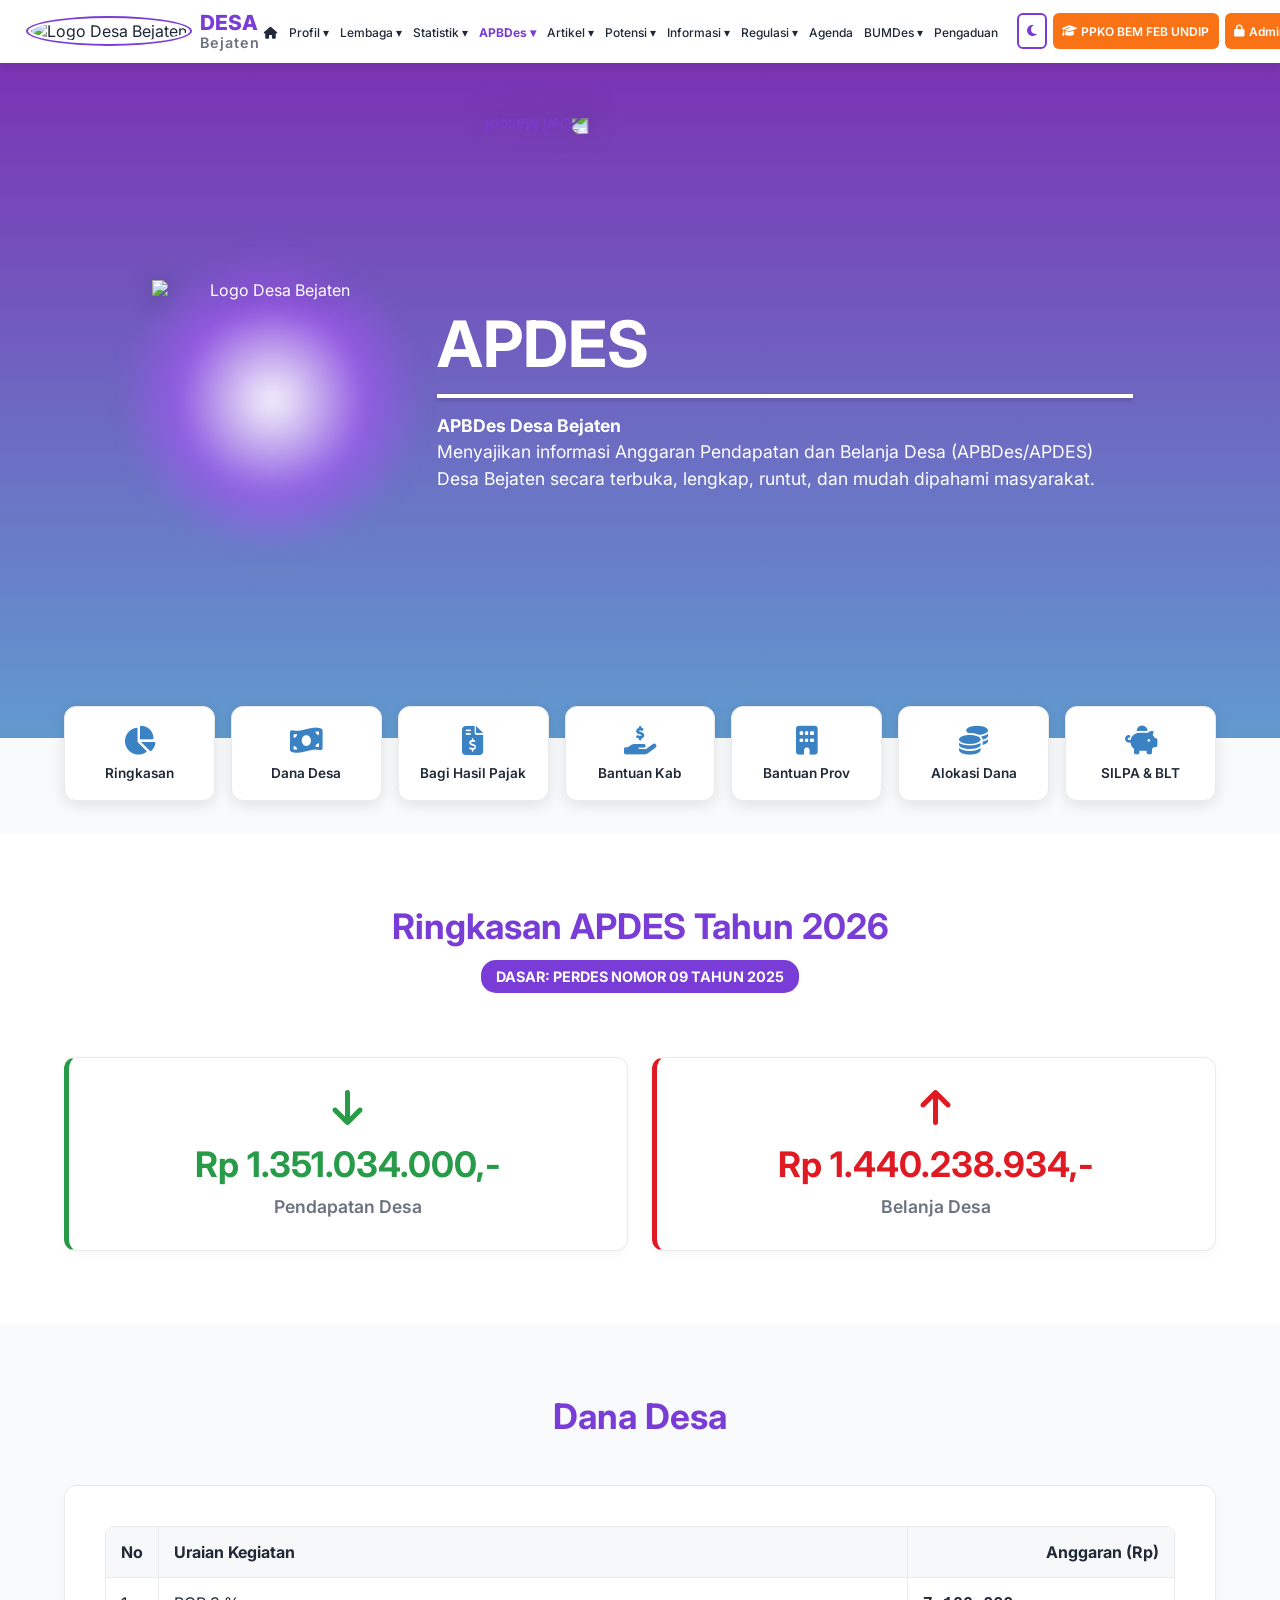
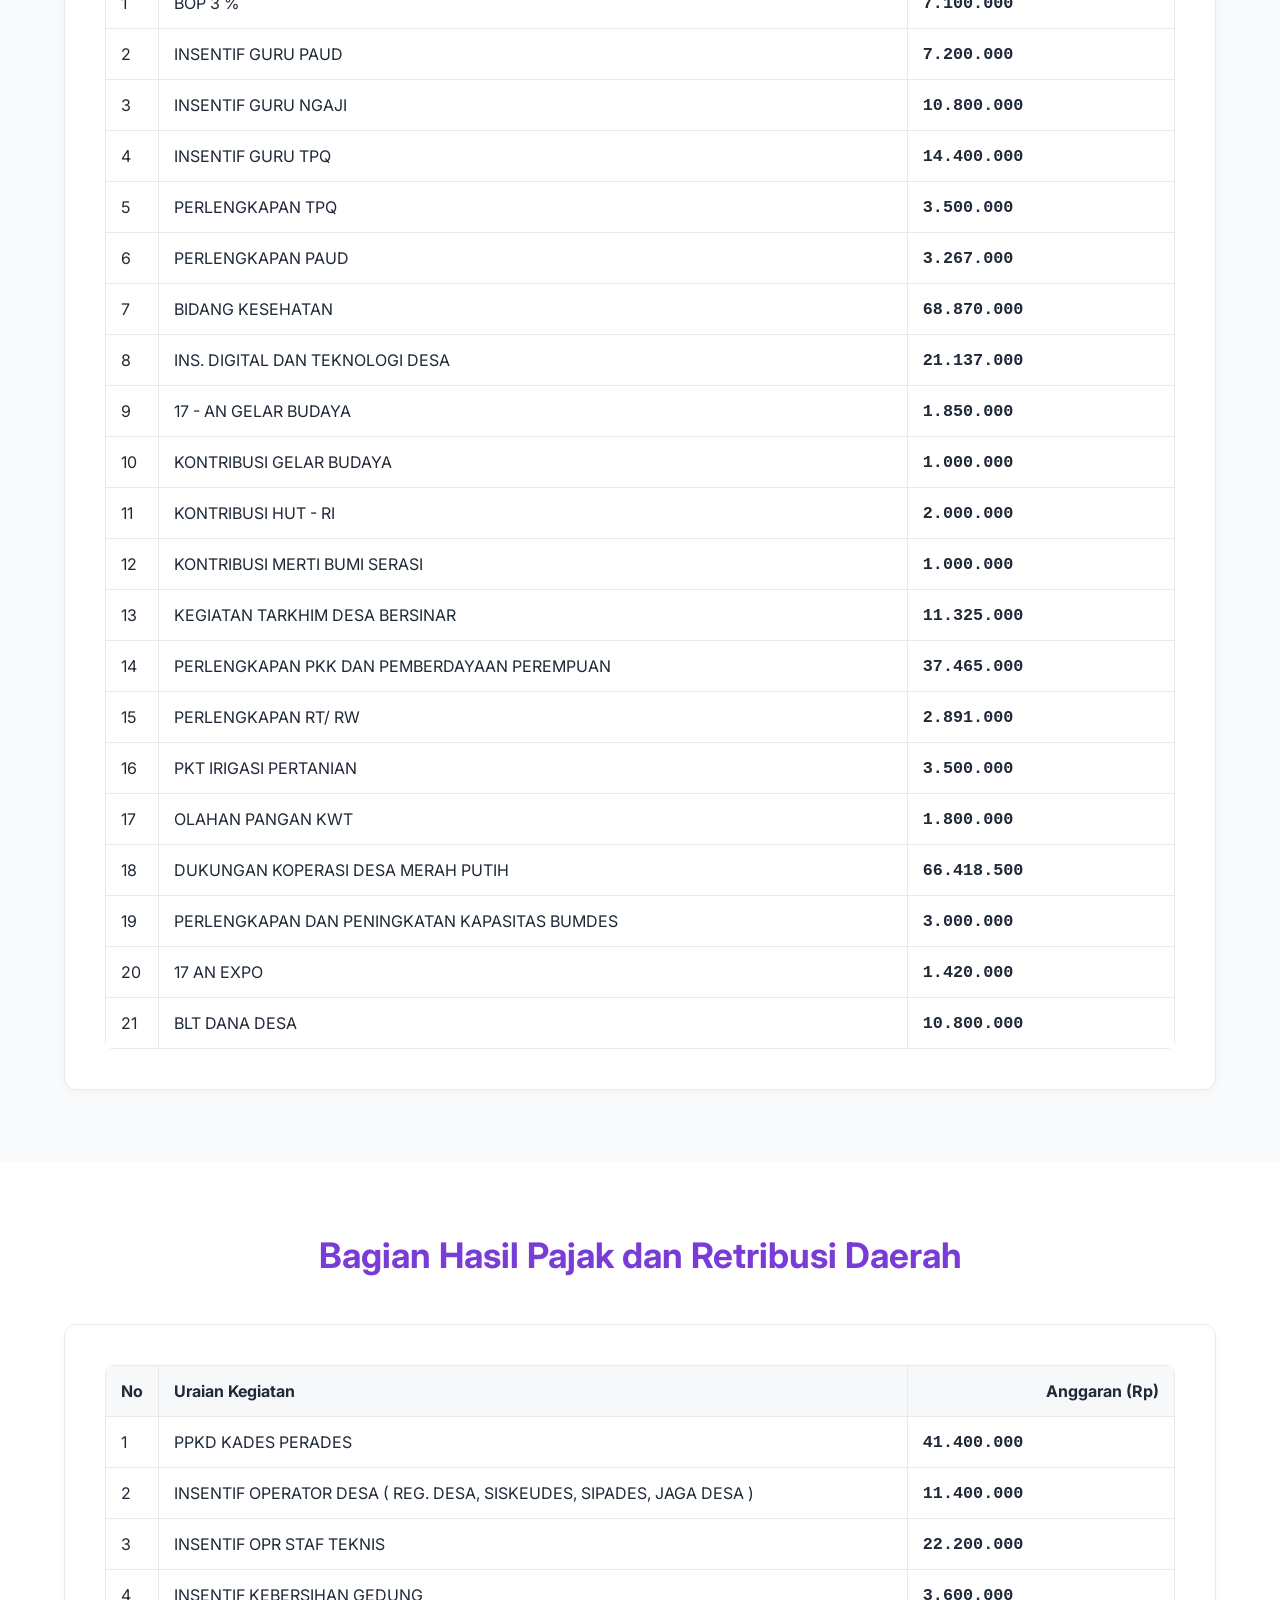
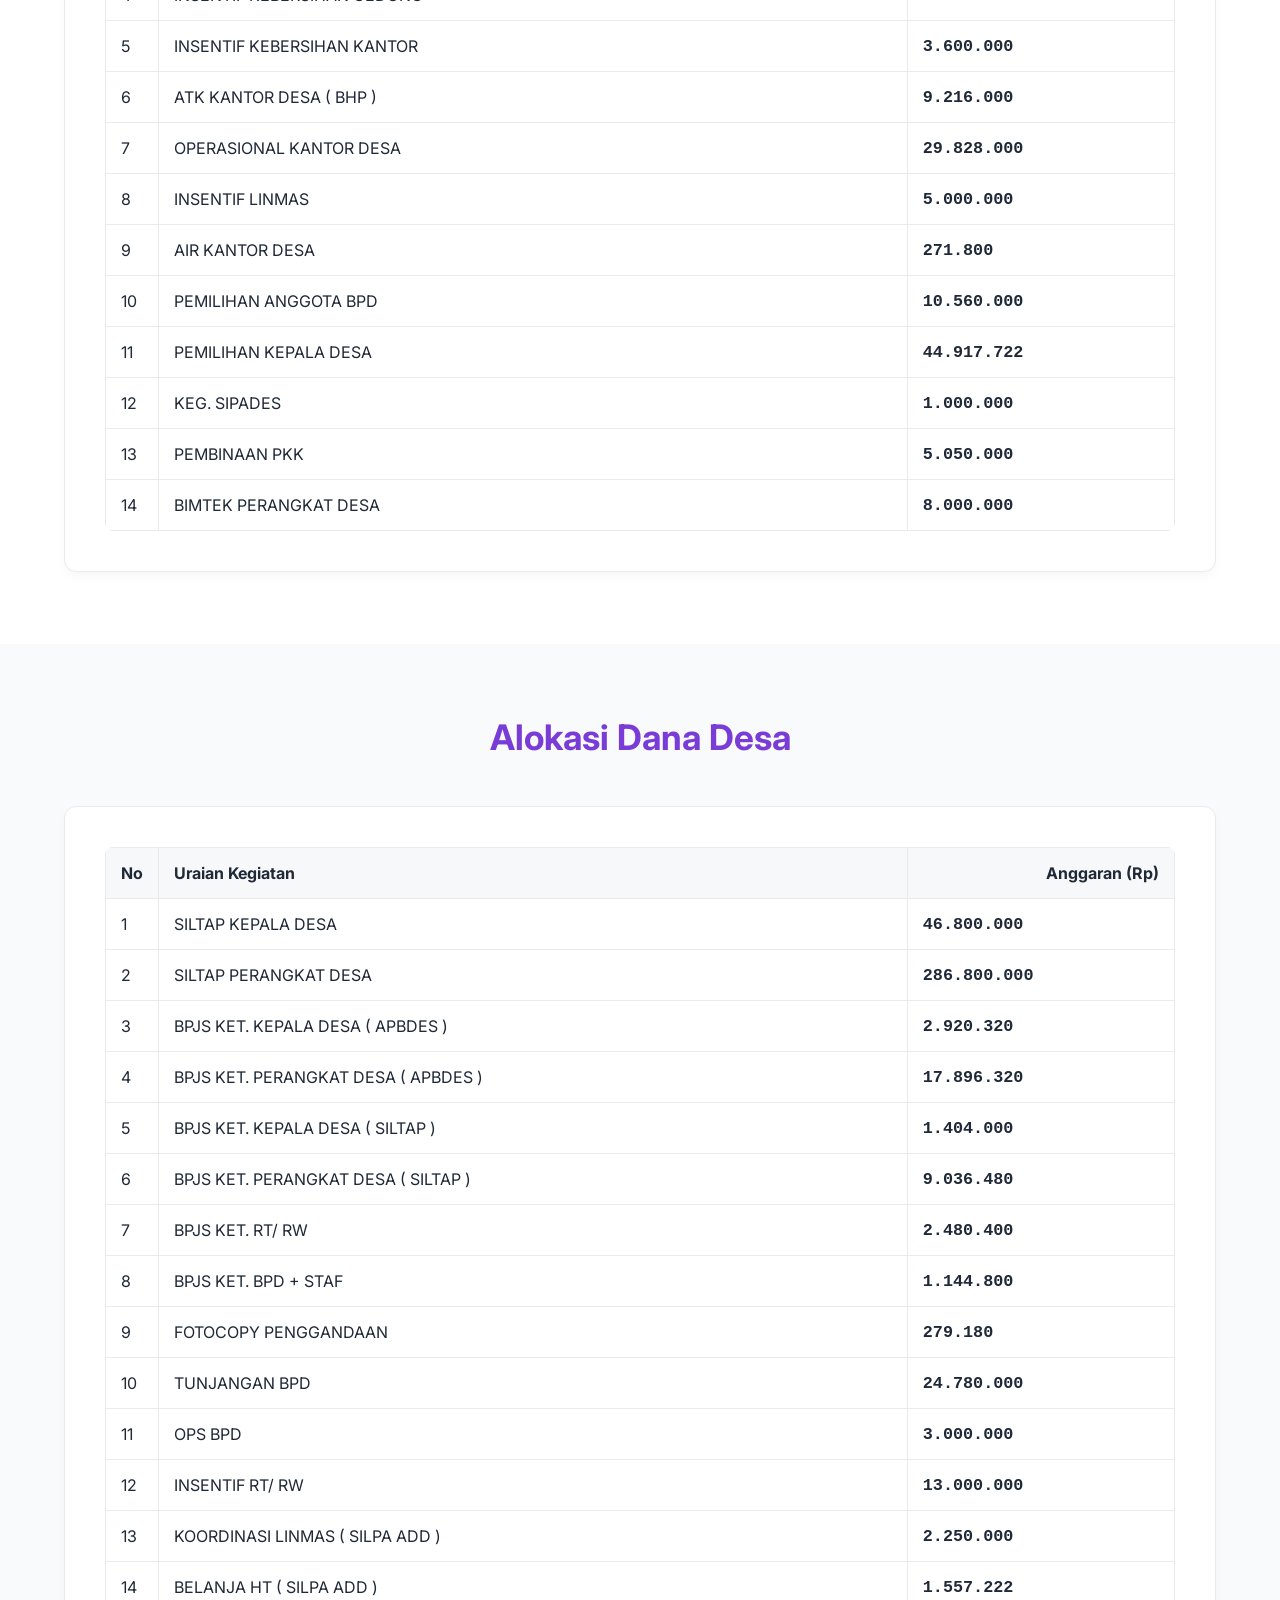
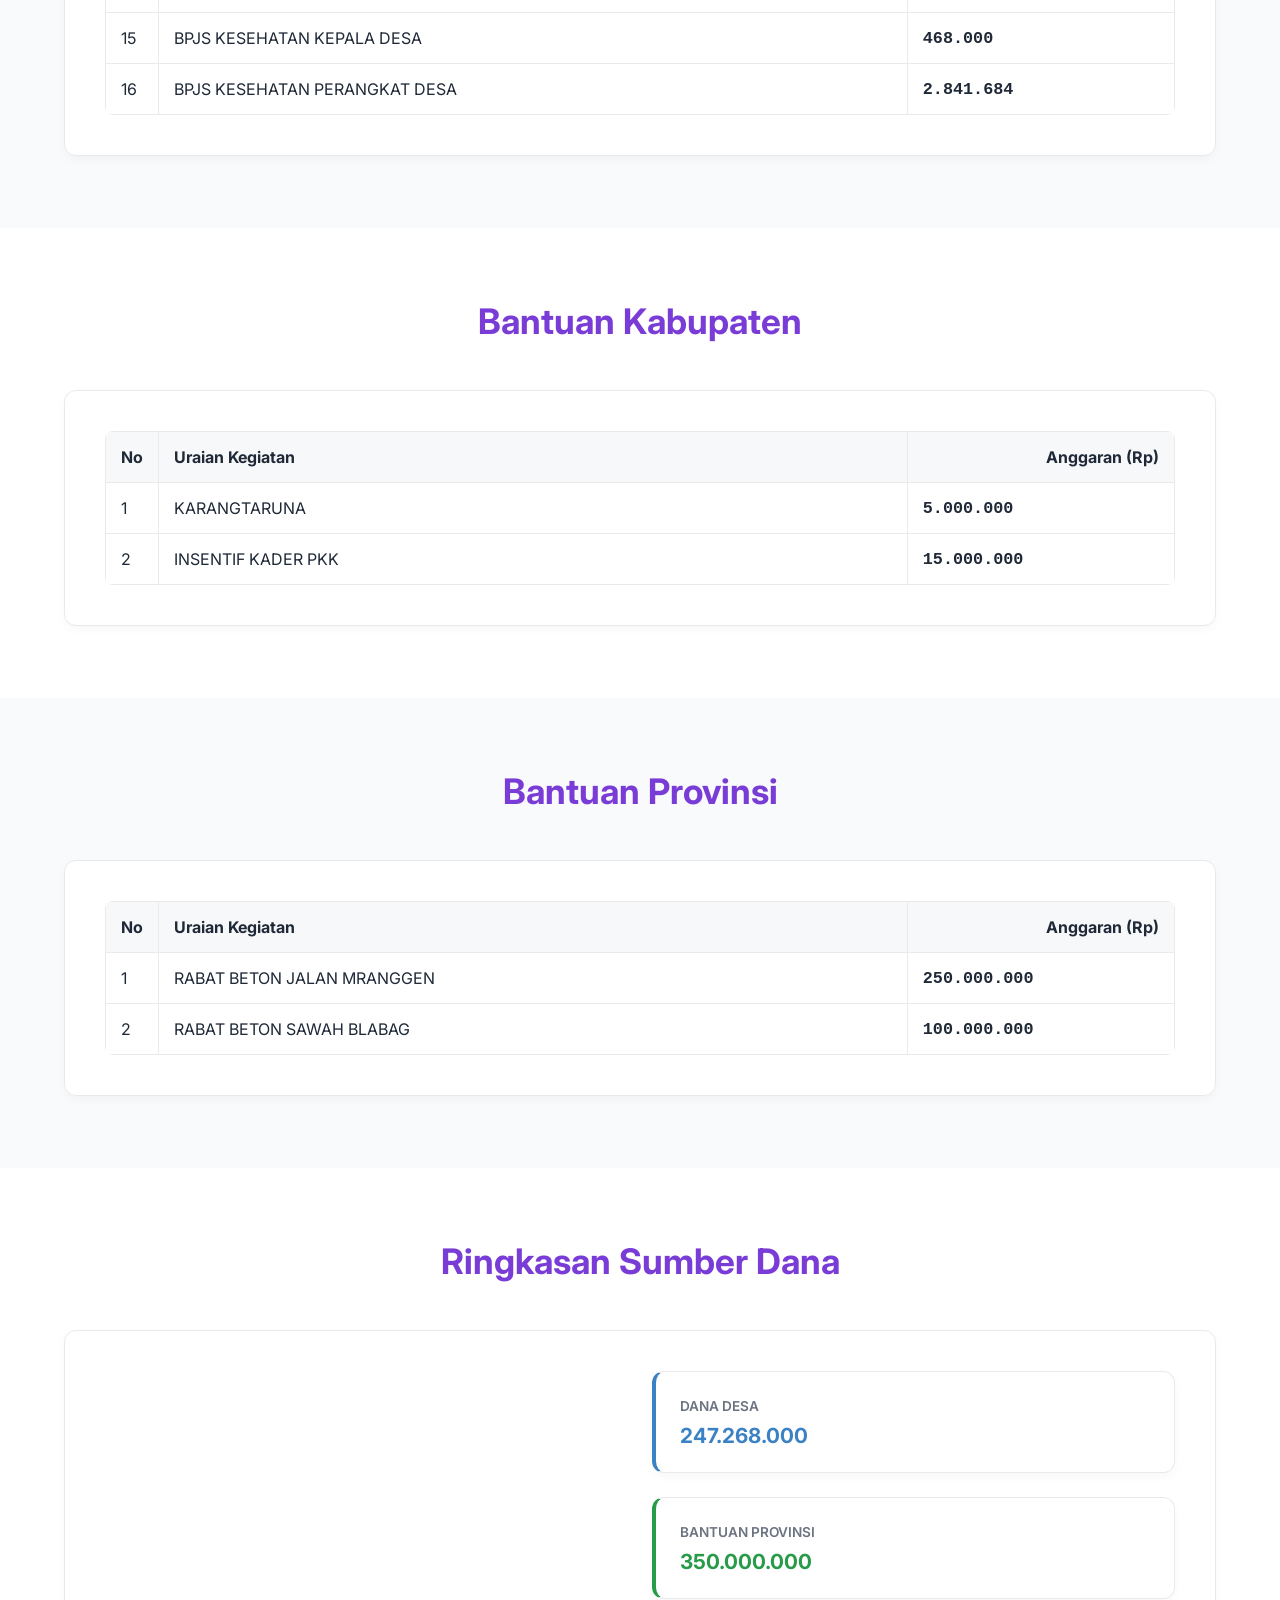
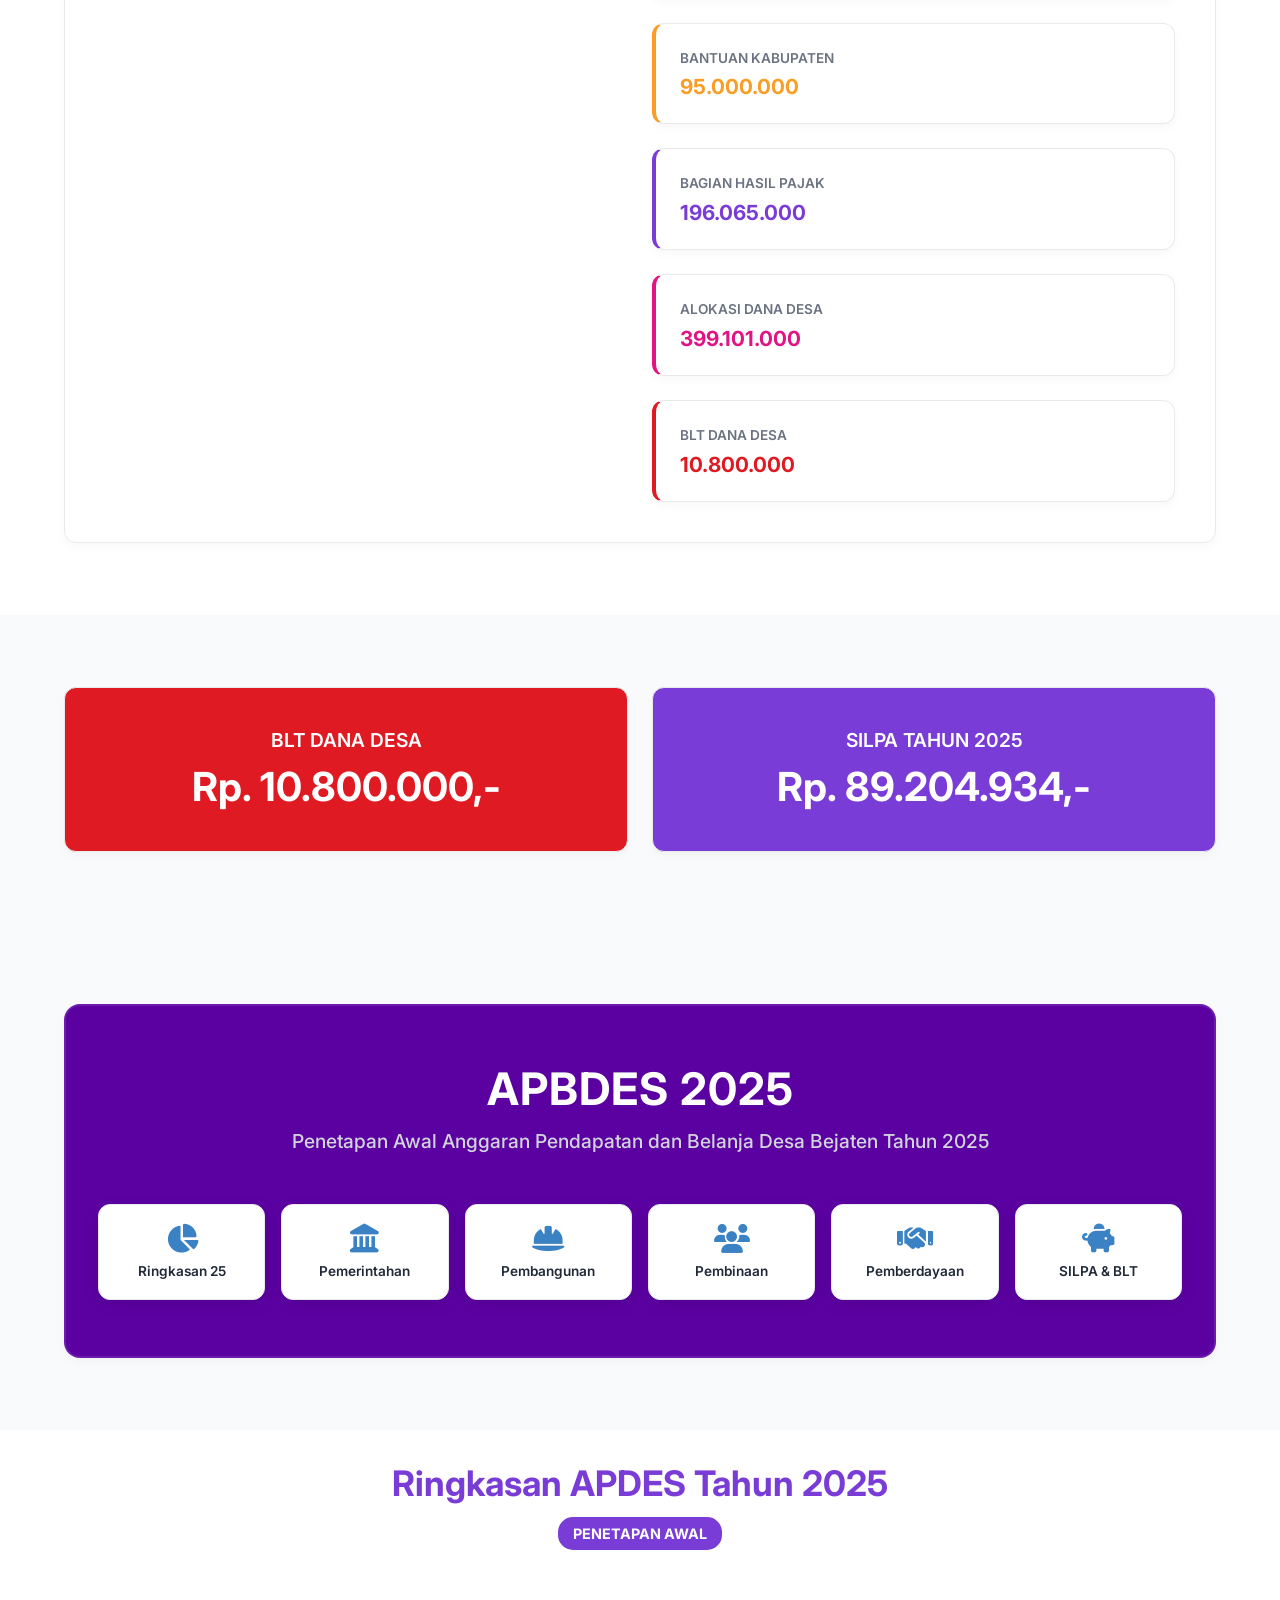
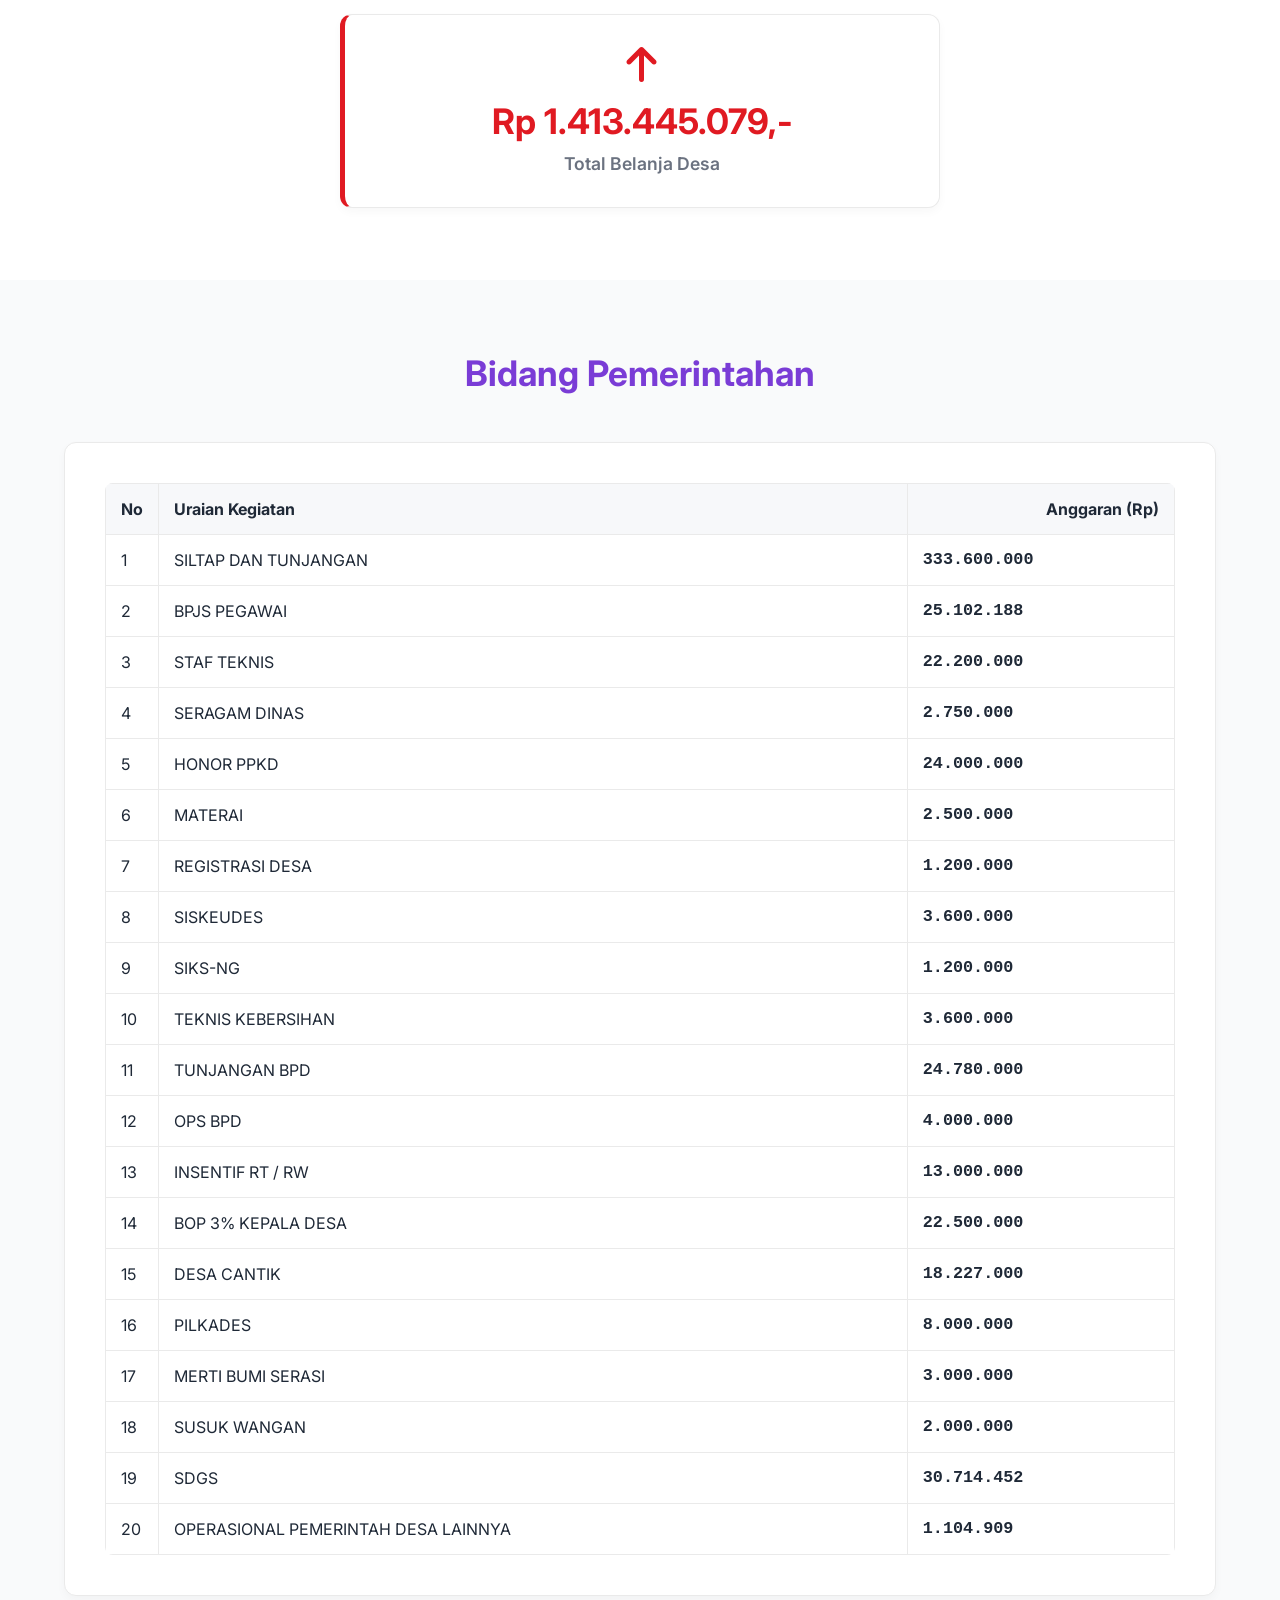
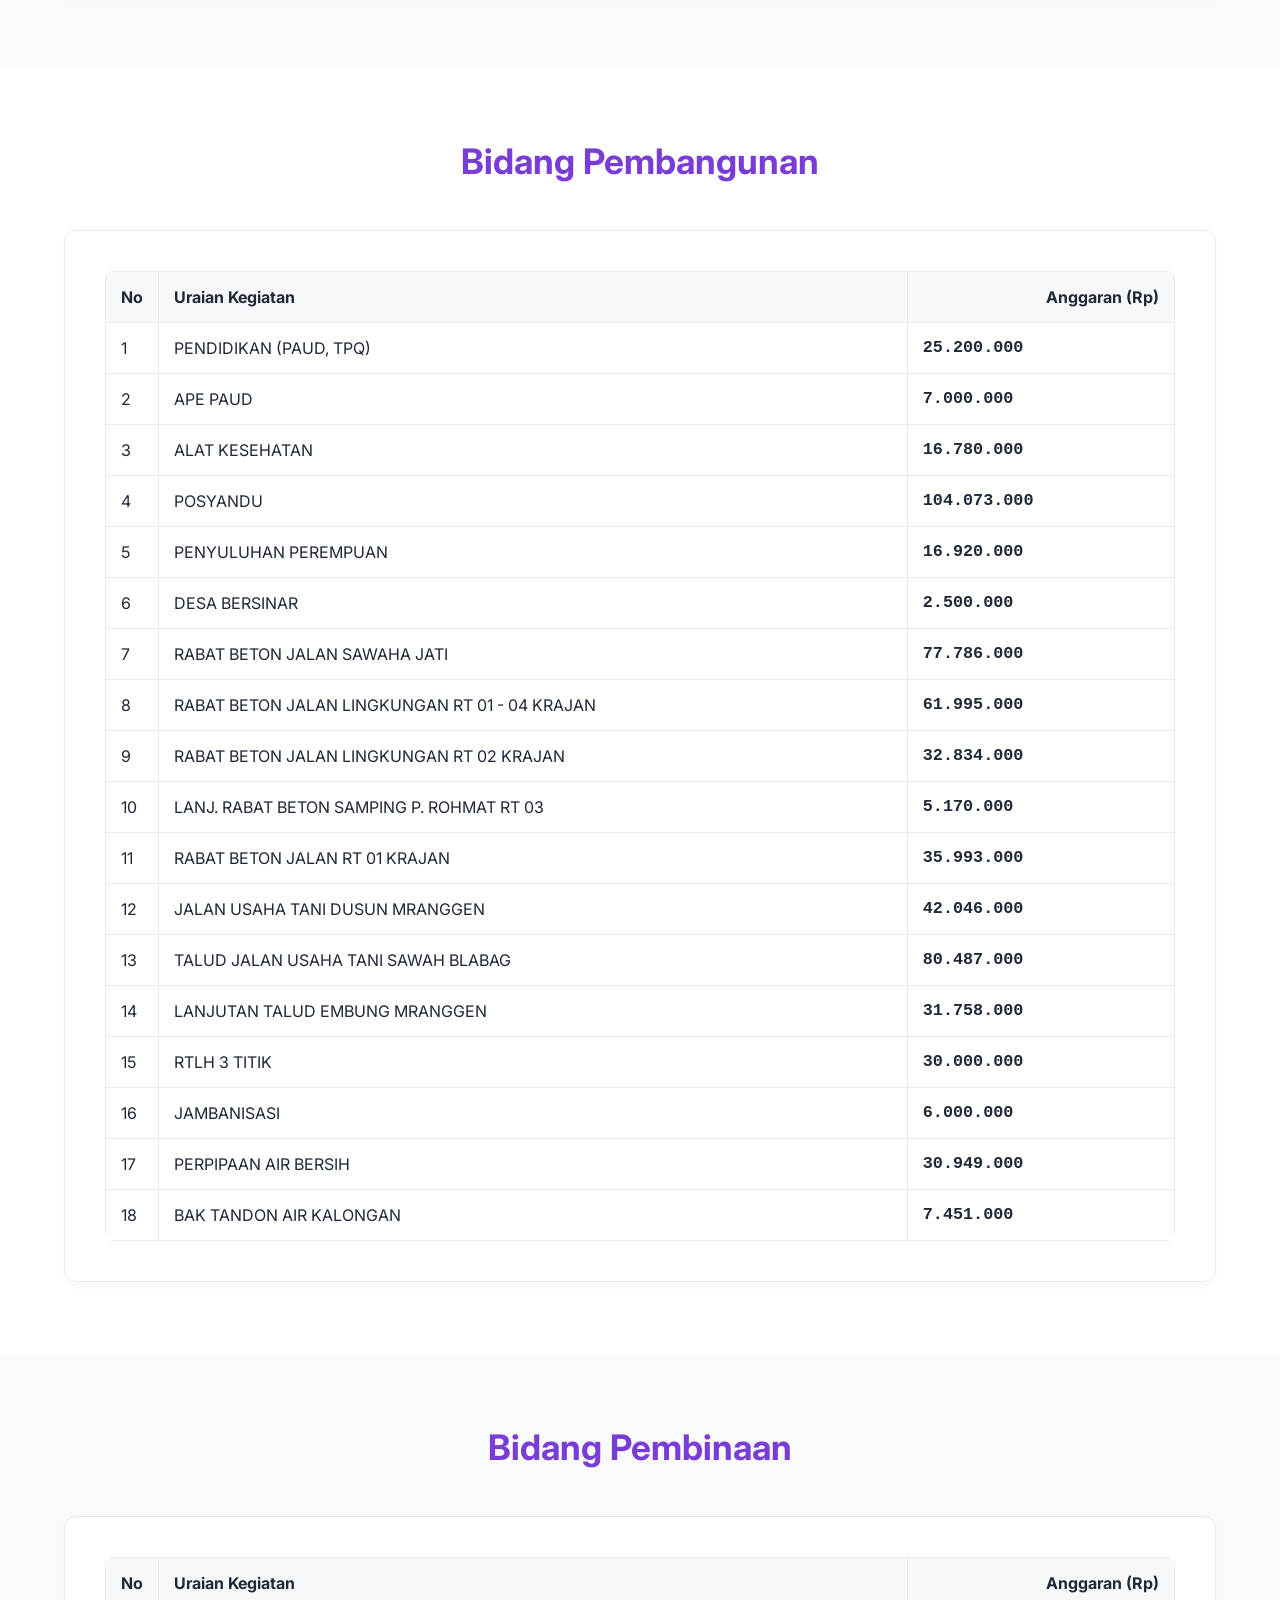
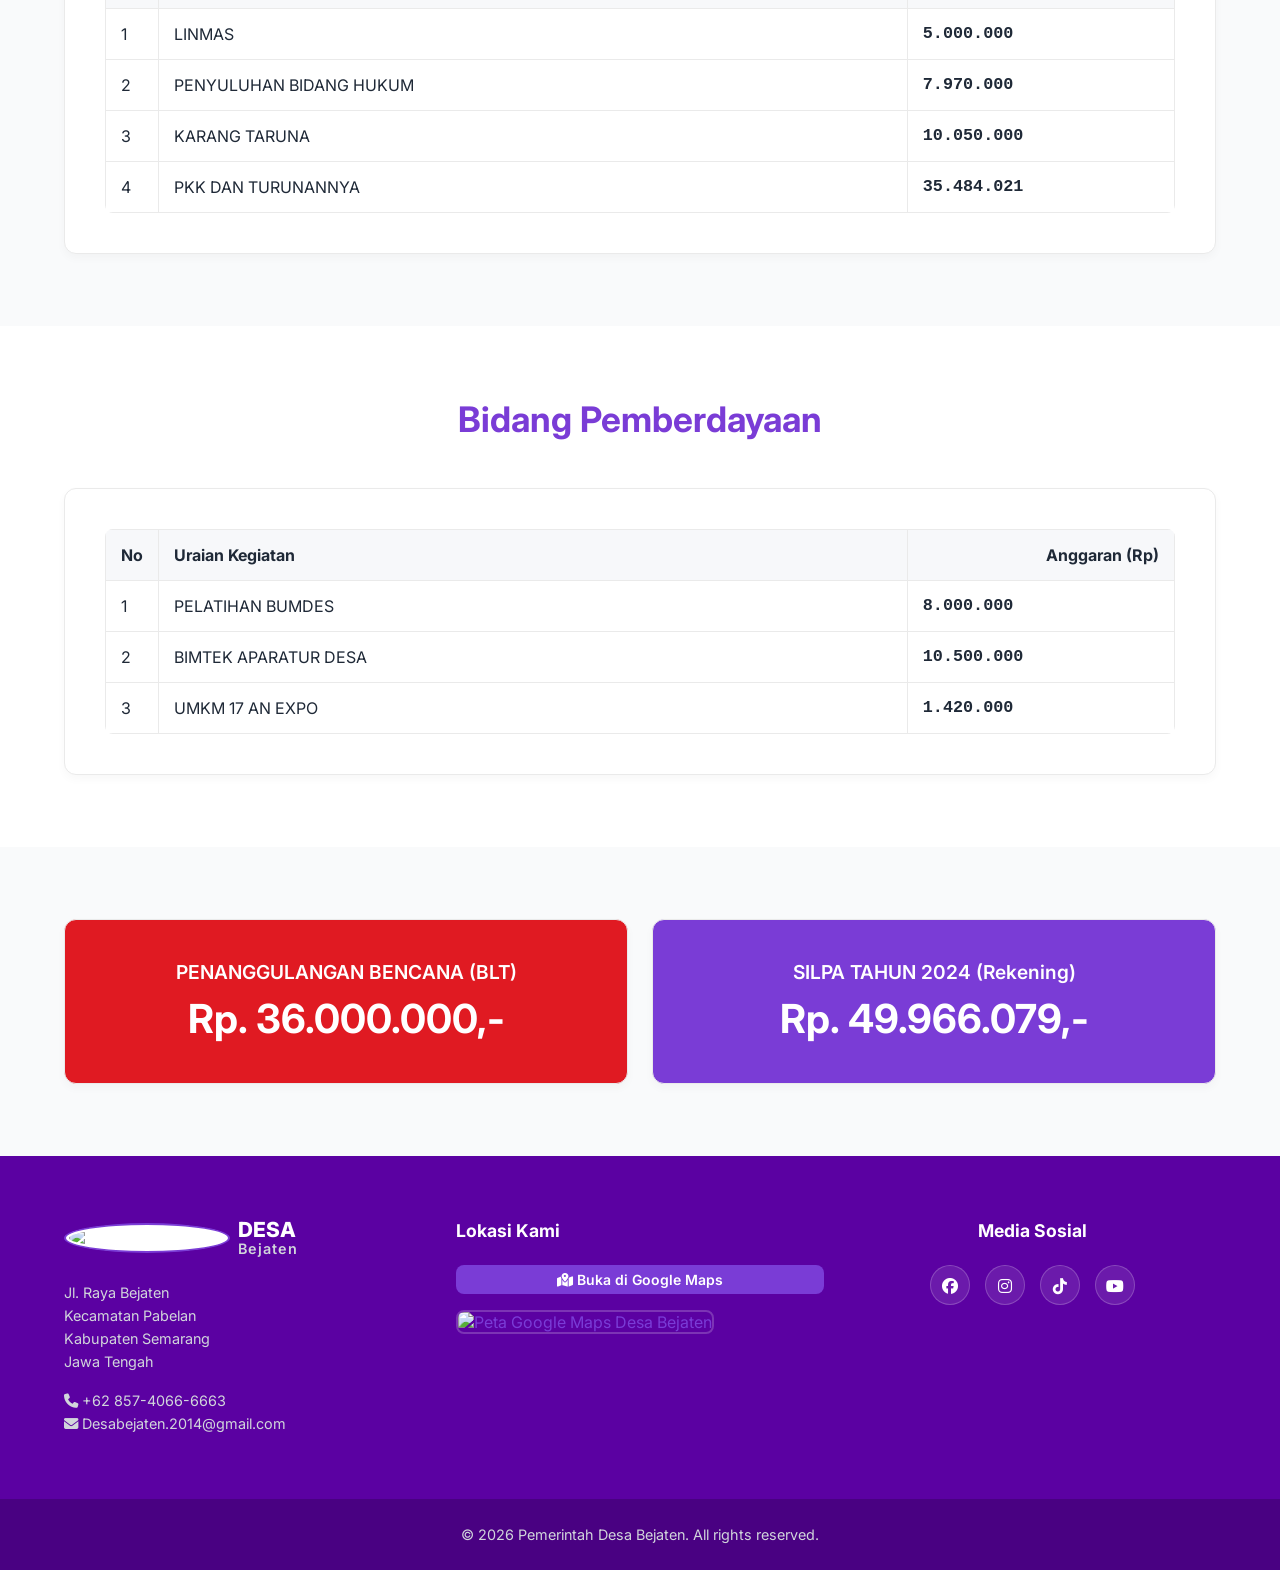
==== commit 9402fb3f: "Add files via upload" ====
--- a/APDES/index.html
+++ b/APDES/index.html
@@ -137,19 +137,7 @@
                     </ul>
                     <div class="nav-actions">
                         <button id="theme-toggle" class="btn-theme-toggle hover-popup"><i class="fas fa-moon"></i></button>
-                        <div class="dropdown">
-                            <button class="btn btn-admin hover-popup"><i class="fas fa-graduation-cap"></i> PPKO BEM FEB UNDIP  ▾ </button>
-                            <ul class="dropdown-menu">
-                                <li><a href="#">Profil</a></li>
-                                <li><a href="#">Mentari Cendekia</a></li>
-                                <li><a href="#">Kembang Usaha</a></li>
-                                <li><a href="#">Bijak Usaha</a></li>
-                                <li><a href="#">Siaga Tani</a></li>
-                                <li><a href="#">Sinergi Tani</a></li>
-                                <li><a href="#">Testimoni</a></li>
-                                <li><a href="#">Video Profil</a></li>
-                            </ul>
-                        </div>
+                        <a href="https://menitidesabejaten.github.io/profil/" class="btn btn-admin hover-popup"><i class="fas fa-graduation-cap"></i> PPKO BEM FEB UNDIP</a>
                         <button id="btn-open-login" class="btn btn-admin hover-popup"><i class="fas fa-lock"></i> Admin</button>
                     </div>
                 </nav>
@@ -690,7 +678,9 @@
 
     <div id="owl-system" aria-label="Interactive Owl Mascot" tabindex="-1">
         <div id="owl-wrapper">
-            <img id="owl-img" src="" alt="Owl Mascot">
+            <a href="https://menitidesabejaten.github.io/profil/" id="owl-link" style="pointer-events: auto;">
+                <img id="owl-img" src="" alt="Owl Mascot">
+            </a>
             <div id="owl-fx"></div>
         </div>
     </div>
--- a/APDES/style.css
+++ b/APDES/style.css
@@ -1,55 +1,54 @@
 /* ==========================================================================
-CSS VARIABLES & PALETTE DENGAN DARK MODE SUPPORT
-========================================================================== */
+   CSS VARIABLES & PALETTE DENGAN DARK MODE SUPPORT
+   ========================================================================== */
 :root {
---primary-dark: #5B01A2;
---primary: #7A3CD6;
---secondary: #3B82C4;
---secondary-light: #2A8EC8;
---blue-light: #79BFE6;
---blue-pale: #D9ECFA;
---purple-pale: #F1ECFA;
---gray: #D9D9D9;
---white: #FFFFFF;
---accent-admin: #f97316;
---accent-admin-hover: #ea580c;
---bg-main: #F9FAFB;
---bg-section: #FFFFFF;
---text-main: #1F2937;
---text-muted: #6B7280;
---card-bg: #FFFFFF;
---card-border: #eaeaea;
---header-bg: #FFFFFF;
---nav-link: #1F2937;
---nav-link-hover: #7A3CD6;
---dropdown-bg: #FFFFFF;
---dropdown-hover: #F1ECFA;
---table-header: #f7f8fa;
---table-border: rgba(180,190,200,0.45);
---texture-opacity: 0.05;
+    --primary-dark: #5B01A2;
+    --primary: #7A3CD6;
+    --secondary: #3B82C4;
+    --secondary-light: #2A8EC8;
+    --blue-light: #79BFE6;
+    --blue-pale: #D9ECFA;
+    --purple-pale: #F1ECFA;
+    --gray: #D9D9D9;
+    --white: #FFFFFF;
+    --accent-admin: #f97316;
+    --accent-admin-hover: #ea580c;
+    
+    --bg-main: #F9FAFB;
+    --bg-section: #FFFFFF;
+    --text-main: #1F2937;
+    --text-muted: #6B7280;
+    --card-bg: #FFFFFF;
+    --card-border: #eaeaea;
+    --header-bg: #FFFFFF;
+    --nav-link: #1F2937;
+    --nav-link-hover: #7A3CD6;
+    --dropdown-bg: #FFFFFF;
+    --dropdown-hover: #F1ECFA;
+    --table-header: #f7f8fa;
+    --table-border: rgba(180,190,200,0.45);
+    --texture-opacity: 0.05;
 }
 [data-theme="dark"] {
---bg-main: #111827;
---bg-section: #1F2937;
---text-main: #F9FAFB;
---text-muted: #9CA3AF;
---card-bg: #374151;
---card-border: #4B5563;
---header-bg: #1F2937;
---nav-link: #F9FAFB;
---nav-link-hover: #D9ECFA;
---dropdown-bg: #374151;
---dropdown-hover: #4B5563;
---table-header: #374151;
---table-border: #4B5563;
---texture-opacity: 0.08;
-}
+    --bg-main: #111827;
+    --bg-section: #1F2937;
+    --text-main: #F9FAFB;
+    --text-muted: #9CA3AF;
+    --card-bg: #374151;
+    --card-border: #4B5563;
+    --header-bg: #1F2937;
+    --nav-link: #F9FAFB;
+    --nav-link-hover: #D9ECFA;
+    --dropdown-bg: #374151;
+    --dropdown-hover: #4B5563;
+    --table-header: #374151;
+    --table-border: #4B5563;
+    --texture-opacity: 0.08;
+}
+
 * { margin: 0; padding: 0; box-sizing: border-box; font-family: 'Inter', sans-serif; }
-body, html { width: 100%; background-color: var(--bg-main); color: var(--text-main); scroll-behavior: smooth; overflow-x: hidden; transition: background-color 0.3s ease, color 0.3s ease;
-}
-body::before { content: ""; position: fixed; top: 0; left: 0; width: 100%; height: 100%; z-index: -1; pointer-events: none;
-background-image: url("data:image/svg+xml,%3Csvg width='52' height='26' viewBox='0 0 52 26' xmlns='http://www.w3.org/2000/svg'%3E%3Cg fill='none' fill-rule='evenodd'%3E%3Cg fill='%237A3CD6' fill-opacity='1'%3E%3Cpath d='M10 10c0-2.21-1.79-4-4-4-3.314 0-6-2.686-6-6h2c0 2.21 1.79 4 4 4 3.314 0 6 2.686 6 6 0 2.21 1.79 4 4 4v2c-3.314 0-6-2.686-6-6 0-2.21-1.79-4-4-4-3.314 0-6-2.686-6-6zm25.464-1.95l8.486 8.486-1.414 1.414-8.486-8.486 1.414-1.414z' /%3E%3C/g%3E%3C/g%3E%3C/svg%3E");
-opacity: var(--texture-opacity); transition: opacity 0.3s ease; }
+body, html { width: 100%; background-color: var(--bg-main); color: var(--text-main); scroll-behavior: smooth; overflow-x: hidden; transition: background-color 0.3s ease, color 0.3s ease; }
+body::before { content: ""; position: fixed; top: 0; left: 0; width: 100%; height: 100%; z-index: -1; pointer-events: none; background-image: url("data:image/svg+xml,%3Csvg width='52' height='26' viewBox='0 0 52 26' xmlns='http://www.w3.org/2000/svg'%3E%3Cg fill='none' fill-rule='evenodd'%3E%3Cg fill='%237A3CD6' fill-opacity='1'%3E%3Cpath d='M10 10c0-2.21-1.79-4-4-4-3.314 0-6-2.686-6-6h2c0 2.21 1.79 4 4 4 3.314 0 6 2.686 6 6 0 2.21 1.79 4 4 4v2c-3.314 0-6-2.686-6-6 0-2.21-1.79-4-4-4-3.314 0-6-2.686-6-6zm25.464-1.95l8.486 8.486-1.414 1.414-8.486-8.486 1.414-1.414z' /%3E%3C/g%3E%3C/g%3E%3C/svg%3E"); opacity: var(--texture-opacity); transition: opacity 0.3s ease; }
 h1, h2, h3, h4 { color: var(--text-main); margin-bottom: 0.5rem; font-weight: 700; transition: color 0.3s; }
 p { line-height: 1.6; margin-bottom: 1rem; color: var(--text-muted); transition: color 0.3s; }
 a { text-decoration: none; color: var(--primary); transition: 0.3s; }
@@ -60,6 +59,7 @@
 .text-danger { color: #E01A22 !important; }
 .text-warning { color: #F99D26 !important; }
 .text-primary { color: var(--primary) !important; }
+
 /* Hover & Utility */
 .hover-popup { transition: transform 0.3s ease, box-shadow 0.3s ease; }
 .hover-popup:hover { transform: translateY(-4px) scale(1.02); box-shadow: 0 10px 20px rgba(0,0,0,0.12); z-index: 10; }
@@ -68,6 +68,7 @@
 .badge-active { background: #dcfce7; color: #16a34a; }
 .badge-inactive { background: #f1f5f9; color: #64748b; }
 .badge-year { background: var(--primary); color: white; padding: 5px 15px; font-size: 0.9rem; }
+
 /* Layout Grid */
 .container { width: 90%; max-width: 1200px; margin: 0 auto; }
 section { padding: 4.5rem 0; }
@@ -80,44 +81,54 @@
 .grid-7 { display: grid; grid-template-columns: repeat(7, 1fr); gap: 1rem; }
 .grid-6 { display: grid; grid-template-columns: repeat(6, 1fr); gap: 1rem; }
 .align-center-grid { align-items: center; }
+
 /* Buttons */
 .btn { display: inline-block; padding: 0.75rem 1.5rem; border-radius: 8px; font-weight: 600; cursor: pointer; border: none; transition: 0.3s; text-align: center; }
 .btn-primary { background-color: var(--primary); color: var(--white); }
 .btn-primary:hover { background-color: var(--primary-dark); }
 .btn-sm { padding: 0.4rem 0.8rem; font-size: 0.875rem; }
-/* Header & Nav */
+
+/* ==========================================================================
+   HEADER & NAVBAR
+   ========================================================================== */
 #main-header { background: var(--header-bg); box-shadow: 0 2px 10px rgba(0,0,0,0.1); position: sticky; top: 0; z-index: 1000; transition: background-color 0.3s; }
-.header-container { display: flex; justify-content: space-between; align-items: center; padding: 1rem 2%; max-width: 98%; margin: 0 auto; }
-.desa-identity { display: flex; align-items: center; gap: 12px; }
-.desa-logo { width: 48px; height: 48px; border-radius: 50%; object-fit: contain; background: #fff; padding: 3px; border: 2px solid var(--primary); }
+.header-container { 
+    display: flex; justify-content: space-between; align-items: center; 
+    padding: 1rem 1%; max-width: 100%; margin: 0 auto; 
+    flex-wrap: nowrap; 
+}
+.header-container::-webkit-scrollbar { display: none; }
+.desa-identity { display: flex; align-items: center; gap: 8px; flex-shrink: 0;}
+.desa-logo { width: 44px; height: 44px; border-radius: 50%; object-fit: contain; background: #fff; padding: 3px; border: 2px solid var(--primary); }
 .desa-title h1 { display: flex; flex-direction: column; align-items: flex-start; justify-content: center; gap: 2px; margin: 0; }
-.desa-top { font-size: 1.5rem; font-weight: 800; color: var(--primary); line-height: 1; text-transform: uppercase;}
-.bejaten-bottom { font-size: 1.05rem; font-weight: 600; color: var(--text-muted); line-height: 1; letter-spacing: 1px; }
-
-/* Toggling Burger Menu (Disembunyikan sepenuhnya sesuai permintaan) */
-.mobile-menu-toggle { display: none !important; } 
-
-#main-nav { display: flex; align-items: center; gap: 15px; }
-.nav-links { list-style: none; display: flex; gap: 10px; align-items: center; }
-.nav-links li a { color: var(--nav-link); font-size: 0.9rem; font-weight: 500; padding: 0.4rem; text-transform: capitalize; transition: color 0.3s; white-space: nowrap; } /* Tambahkan white-space: nowrap agar teks tidak turun ke bawah */
+.desa-top { font-size: 1.4rem; font-weight: 800; color: var(--primary); line-height: 1; text-transform: uppercase;}
+.bejaten-bottom { font-size: 0.95rem; font-weight: 600; color: var(--text-muted); line-height: 1; letter-spacing: 1px; }
+.mobile-menu-toggle { display: none; font-size: 1.5rem; cursor: pointer; color: var(--primary); }
+
+#main-nav { display: flex; align-items: center; gap: 10px; flex-shrink: 0;} 
+.nav-links { list-style: none; display: flex; gap: 4px; align-items: center; flex-shrink: 0;}
+.nav-links li a { color: var(--nav-link); font-size: 0.85rem; font-weight: 500; padding: 0.35rem 0.25rem; text-transform: capitalize; transition: color 0.3s; white-space: nowrap; }
 .nav-links li a:hover { color: var(--nav-link-hover); }
+.nav-links li a.active-menu { color: var(--primary); font-weight: 700; border-bottom: 2px solid var(--primary); padding-bottom: 2px;}
+[data-theme="dark"] .nav-links li a.active-menu { color: var(--blue-light); border-bottom: 2px solid var(--blue-light); }
+
 .dropdown { position: relative; }
-.dropdown-menu { position: absolute; top: 100%; left: 0; background: var(--dropdown-bg); box-shadow: 0 4px 12px rgba(0,0,0,0.1); border-radius: 8px; list-style: none;
-min-width: 250px; padding: 0.5rem 0; opacity: 0; visibility: hidden; transition: 0.3s ease; transform: translateY(10px); z-index: 100; border: 1px solid var(--card-border);
-}
+.dropdown-menu { position: absolute; top: 100%; left: 0; background: var(--dropdown-bg); box-shadow: 0 4px 12px rgba(0,0,0,0.1); border-radius: 8px; list-style: none; min-width: 250px; padding: 0.5rem 0; opacity: 0; visibility: hidden; transition: 0.3s ease; transform: translateY(10px); z-index: 100; border: 1px solid var(--card-border); }
 .dropdown:hover .dropdown-menu { opacity: 1; visibility: visible; transform: translateY(0); }
-.dropdown-menu li a { display: block; padding: 0.75rem 1.5rem; }
+.dropdown-menu li a { display: block; padding: 0.75rem 1.5rem; white-space: normal;}
 .dropdown-menu li a:hover { background: var(--dropdown-hover); }
-.nav-actions { display: flex; gap: 10px; align-items: center; }
-.btn-admin { background-color: var(--accent-admin); color: white; padding: 0 1rem; border-radius: 6px; font-size: 0.9rem; font-weight: 600; height: 42px; display: inline-flex;
-align-items: center; justify-content: center; gap: 8px; white-space: nowrap; }
-.btn-admin:hover { background-color: var(--accent-admin-hover); }
-.btn-theme-toggle { background: transparent; border: 2px solid var(--primary); color: var(--primary); padding: 0 0.8rem; border-radius: 6px; cursor: pointer; transition: 0.3s;
-font-size: 1rem; height: 42px; display: inline-flex; align-items: center; justify-content: center; }
+
+.nav-actions { display: flex; gap: 8px; align-items: center; flex-shrink: 0; padding-right: 15px;} 
+.btn-admin { background-color: var(--accent-admin); color: white; padding: 0 0.8rem; border-radius: 6px; font-size: 0.85rem; font-weight: 600; height: 42px; display: inline-flex; align-items: center; justify-content: center; gap: 6px; white-space: nowrap; flex-shrink: 0;}
+.btn-admin:hover { background-color: var(--accent-admin-hover); color: white; }
+.btn-theme-toggle { background: transparent; border: 2px solid var(--primary); color: var(--primary); padding: 0 0.7rem; border-radius: 6px; cursor: pointer; transition: 0.3s; font-size: 0.95rem; height: 42px; display: inline-flex; align-items: center; justify-content: center; flex-shrink: 0; }
 .btn-theme-toggle:hover { background: var(--primary); color: white; }
 [data-theme="dark"] .btn-theme-toggle { border-color: var(--blue-light); color: var(--blue-light); }
 [data-theme="dark"] .btn-theme-toggle:hover { background: var(--blue-light); color: var(--bg-main); }
-/* Hero */
+
+/* ==========================================================================
+   HERO
+   ========================================================================== */
 #hero { position: relative; height: 75vh; min-height: 500px; background: linear-gradient(rgba(91, 1, 162, 0.8), rgba(59, 130, 196, 0.8)), url('https://images.unsplash.com/photo-1596422846543-74c6fc2e0afa?ixlib=rb-4.0.3&auto=format&fit=crop&w=1920&q=80') center/cover;
 display: flex; align-items: center; justify-content: center; text-align: center; }
 .hero-overlay { position: absolute; top: 0; left: 0; width: 100%; height: 100%; background: url('https://res.cloudinary.com/drxc5e7gf/image/upload/v1787820713/20200519_090929-EDIT_tutawd.jpg') center/cover no-repeat; opacity: 0.25; z-index: 1;
@@ -139,6 +150,7 @@
 .hero-clean-logo { position: relative; width: 240px; height: 240px; object-fit: contain; z-index: 2; filter: drop-shadow(0 4px 12px rgba(0,0,0,0.3)); }
 @keyframes logoPopUp { 0% { transform: scale(0.5); opacity: 0; } 50% { transform: scale(1.1); opacity: 1;
 } 75% { transform: scale(0.95); opacity: 1; } 100% { transform: scale(1); opacity: 1; } }
+
 /* Cards & Content box */
 #quick-access { padding: 2rem 0; margin-top: -4rem; position: relative; z-index: 10; }
 .quick-card { background: var(--card-bg); padding: 1.2rem 0.5rem; border-radius: 12px; text-align: center; box-shadow: 0 4px 15px rgba(0,0,0,0.1);
@@ -158,16 +170,19 @@
 .stat-card p { font-size: 1.1rem; color: var(--text-muted); font-weight: 600; margin: 0; }
 .stat-total { background: var(--primary); color: white; border: none; }
 .stat-total i, .stat-total h3, .stat-total p, .stat-total small { color: white !important; }
+
 /* Tables & Lists */
 .stat-table { width: 100%; border-collapse: collapse; margin-bottom: 1rem; color: var(--text-main); }
 .stat-table th, .stat-table td { padding: 10px; border: 1px solid var(--card-border); text-align: left; }
 .stat-table th { background: var(--table-header); font-weight: bold; }
 .table-total { background: var(--table-header); font-weight: bold; }
+
 /* Table Responsive for APDES */
 .table-responsive { width: 100%; overflow-x: auto; -webkit-overflow-scrolling: touch; border-radius: 8px; }
 .table-responsive table { min-width: 600px; margin-bottom: 0; }
 .apdes-table th, .apdes-table td { padding: 15px; font-size: 1rem; }
 .apdes-table td:last-child { font-weight: 600; font-family: monospace; font-size: 1.05rem; white-space: nowrap; }
+
 /* Footer */
 #main-footer { background: var(--primary-dark); color: var(--white); padding: 4rem 0 0 0; }
 #main-footer h3 { color: var(--white); margin-bottom: 1.5rem; font-size: 1.1rem; }
@@ -181,6 +196,7 @@
 .social-links a:hover { background: var(--secondary); }
 .footer-bottom { background: rgba(0,0,0,0.2); text-align: center; padding: 1.5rem; margin-top: 3rem; }
 .footer-bottom p { margin: 0; font-size: 0.85rem; }
+
 /* Modal */
 .modal-overlay { position: fixed; top: 0; left: 0; width: 100%; height: 100%; background: rgba(0,0,0,0.6); z-index: 9999; display: none; align-items: center;
 justify-content: center; }
@@ -194,6 +210,7 @@
 .form-control { width: 100%; padding: 0.75rem; border: 1px solid var(--card-border); border-radius: 6px; font-size: 1rem; background: var(--bg-main); color: var(--text-main); transition: 0.3s;}
 .modal-actions { display: flex; justify-content: flex-end; gap: 10px; margin-top: 2rem; }
 .alert-danger { background: #fee2e2; color: #991b1b; padding: 1rem; border-radius: 6px; margin-bottom: 1rem; font-size: 0.9rem; }
+
 /* Owl Mascot */
 #owl-system { position: fixed; top: 0; left: 0; width: 100vw; height: 100vh; pointer-events: none; z-index: 9999; overflow: hidden; }
 #owl-wrapper { position: absolute; top: 0; left: 0; will-change: transform, opacity; display: flex; justify-content: center; align-items: center; }
@@ -206,77 +223,157 @@
 @keyframes fxPop { 0% { transform: translate(-50%, -50%) scale(0) translateY(10px); opacity: 1; } 50% { transform: translate(-50%, -50%) scale(1.4) translateY(-10px);
 opacity: 1; } 100% { transform: translate(-50%, -50%) scale(1) translateY(-20px); opacity: 0; } }
 
-/* Responsive */
+/* ==========================================================================
+   RESPONSIVE DESIGN & HORIZONTAL NAV SCROLL
+   ========================================================================== */
+@media (min-width: 769px) and (max-width: 1366px) {
+    .header-container { padding: 0.8rem 1%; overflow: visible; -ms-overflow-style: none; scrollbar-width: none;}
+    .desa-identity { gap: 6px; flex-shrink: 0; }
+    .desa-logo { width: 38px; height: 38px; }
+    .desa-top { font-size: 1.2rem; }
+    .bejaten-bottom { font-size: 0.85rem; }
+    
+    #main-nav { flex-shrink: 0; }
+    .nav-links { gap: 2px; flex-shrink: 0; }
+    .nav-links li a { font-size: 0.7rem; padding: 0.25rem; white-space: nowrap; }
+    
+    .nav-actions { gap: 4px; flex-shrink: 0; padding-right: 15px;}
+    .btn-admin { font-size: 0.75rem; padding: 0 0.5rem; height: 36px; gap: 4px; white-space: nowrap; }
+    .btn-admin i { font-size: 0.75rem; }
+    .btn-theme-toggle { font-size: 0.8rem; padding: 0 0.4rem; height: 36px; }
+    
+    .dropdown-menu { min-width: 200px; }
+    .dropdown-menu li a { font-size: 0.75rem; padding: 0.5rem 1rem; }
+}
+
+@media (min-width: 769px) and (max-width: 1050px) {
+    .header-container { 
+        padding: 0.6rem 1rem; 
+        overflow-x: auto; 
+        flex-wrap: nowrap; 
+        justify-content: flex-start;
+        -ms-overflow-style: none; scrollbar-width: none; 
+    }
+    .header-container::-webkit-scrollbar { display: none; }
+    
+    .desa-identity { gap: 6px; }
+    .desa-logo { width: 34px; height: 34px; }
+    .desa-top { font-size: 1.1rem; }
+    .bejaten-bottom { font-size: 0.8rem; }
+    
+    .nav-links { gap: 1px; }
+    .nav-links li a { font-size: 0.65rem; padding: 0.2rem; }
+    
+    .nav-actions { gap: 4px; padding-right: 15px;}
+    .btn-admin { font-size: 0.65rem; padding: 0 0.4rem; height: 32px; gap: 3px; }
+    .btn-admin i { font-size: 0.65rem; }
+    .btn-theme-toggle { font-size: 0.7rem; padding: 0 0.4rem; height: 32px; }
+    
+    .dropdown-menu { 
+        position: fixed; 
+        top: 60px;
+        left: 0; right: 0; margin: 0 auto;
+        width: 250px;
+        z-index: 99999;
+    }
+    .dropdown:hover .dropdown-menu { transform: translateY(0); }
+    .dropdown-menu li a { font-size: 0.7rem; padding: 0.4rem 0.8rem; }
+}
+
 @media (max-width: 1024px) {
-.grid-7 { grid-template-columns: repeat(4, 1fr); }
-.grid-6 { grid-template-columns: repeat(3, 1fr); }
-}
-
+    .grid-7 { grid-template-columns: repeat(4, 1fr); }
+    .grid-6 { grid-template-columns: repeat(3, 1fr); }
+}
+
+/* FIX UTAMA UNTUK MOBILE MENU - AGAR TIDAK STUCK DI KIRI */
 @media (max-width: 768px) {
-.grid-7 { grid-template-columns: repeat(3, 1fr); }
-.grid-6 { grid-template-columns: repeat(3, 1fr); }
-.header-container { flex-direction: column; align-items: flex-start; gap: 10px; } /* Membuat elemen berbaris vertikal di mobile */
-
-/* Modifikasi agar navbar tetap memanjang dan bisa di-scroll horizontal */
-#main-nav { 
-    display: flex; 
-    flex-direction: row; /* Tetap horizontal */
-    width: 100%; 
-    overflow-x: auto; /* Bisa di-scroll ke samping */
-    -webkit-overflow-scrolling: touch; /* Scrolling mulus di iOS */
-    padding-bottom: 10px; /* Jarak scrollbar */
-    margin-top: 10px; 
-    border-top: none; 
-}
-#main-nav::-webkit-scrollbar {
-    height: 6px; /* Tinggi scrollbar mobile */
-}
-#main-nav::-webkit-scrollbar-thumb {
-    background-color: var(--primary); /* Warna scrollbar mobile */
-    border-radius: 10px;
-}
-
-.nav-links { 
-    flex-direction: row; /* Tetap horizontal */
-    width: max-content; /* Lebar menyesuaikan isi menu agar tidak memotong */
-    align-items: center; 
-}
-.nav-links li { width: auto; }
-.nav-links li a { display: block; padding: 10px 15px; border-bottom: none; width: auto; white-space: nowrap; }
-
-/* Menyesuaikan posisi Dropdown agar tidak terpotong */
-.dropdown-menu { 
-    position: absolute; 
-    top: 100%;
-    left: 0;
-    box-shadow: 0 4px 12px rgba(0,0,0,0.1); 
-    display: none; 
-    padding: 0.5rem 0; 
-    border: 1px solid var(--card-border);
-}
-
-.nav-actions { 
-    flex-direction: row; /* Tombol admin tetap di samping */
-    width: auto; 
-    padding: 0 10px; 
-    align-items: center;
-}
-.btn-admin, .btn-theme-toggle { width: auto; margin-bottom: 0; justify-content: center; text-align: center; }
-
-.hero-content-flex { flex-direction: column; text-align: center; gap: 20px;}
-.hero-text-side { align-items: center; }
-.hero-text-side h2 { text-align: center; font-size: 1.8rem; }
-.hero-text-side h2 span { font-size: 3rem; }
-.hero-line { margin: 15px auto; }
-.hero-logo-glow-wrapper { width: 180px; height: 180px; }
-.hero-glow-effect { width: 210px; height: 210px; }
-.hero-clean-logo { width: 170px; height: 170px; }
+    .grid-7 { grid-template-columns: repeat(3, 1fr); }
+    .grid-6 { grid-template-columns: repeat(3, 1fr); }
+    
+    #main-header {
+        padding-bottom: 0;
+    }
+
+    .header-container {
+        flex-direction: column; /* Membuat Logo di Atas, Menu di Bawah persis seperti Screenshot */
+        align-items: center;
+        justify-content: center;
+        padding: 1rem 0 0 0;
+        gap: 15px;
+        overflow: visible; /* Container utama dihentikan scroll-nya */
+    }
+    .header-container::-webkit-scrollbar { display: none; }
+    .mobile-menu-toggle { display: none !important; }
+    
+    .desa-identity {
+        display: flex;
+        justify-content: center;
+        width: 100%;
+    }
+    
+    /* NAV yang ini saja yang digeser-geser */
+    #main-nav {
+        display: flex !important;
+        flex-direction: row;
+        width: 100%;
+        margin-top: 0;
+        padding: 0 1rem 0.5rem 1rem;
+        border: none;
+        align-items: center;
+        justify-content: flex-start; /* FIX CRITICAL: Menjamin item start dari kiri, bukan di-center paksa */
+        overflow-x: auto;
+        -ms-overflow-style: none; scrollbar-width: none;
+        -webkit-overflow-scrolling: touch;
+        box-sizing: border-box;
+    }
+    #main-nav::-webkit-scrollbar { display: none; }
+    
+    .nav-links {
+        display: flex;
+        flex-direction: row;
+        align-items: center;
+        gap: 10px;
+        flex-shrink: 0; /* Menahan elemen dari tertekan */
+    }
+    .nav-links li { width: auto; white-space: nowrap; }
+    .nav-links li a { display: inline-block; padding: 0.4rem; border: none; width: auto; font-size: 0.85rem;}
+    
+    .nav-actions {
+        display: flex;
+        flex-direction: row;
+        margin-left: 10px;
+        align-items: center;
+        gap: 10px;
+        margin-bottom: 0;
+        padding-right: 1.5rem; /* Ruang kosong ekstra saat discroll sampai ujung kanan */
+        flex-shrink: 0; /* Menahan elemen dari tertekan */
+    }
+    .btn-admin, .btn-theme-toggle { width: auto; margin-bottom: 0; }
+    
+    .dropdown-menu { 
+        position: fixed; 
+        top: 115px; /* Disesuaikan tinggi stack logo dan menu navbar baru */
+        left: 1rem; right: 1rem; margin: 0 auto;
+        width: auto;
+        max-width: calc(100vw - 2rem);
+        z-index: 99999;
+    }
+    .dropdown:hover .dropdown-menu { transform: translateY(0); }
+    
+    .hero-content-flex { flex-direction: column; text-align: center; gap: 20px;}
+    .hero-text-side { align-items: center; }
+    .hero-text-side h2 { text-align: center; font-size: 1.8rem; }
+    .hero-text-side h2 span { font-size: 3rem; }
+    .hero-line { margin: 15px auto; }
+    .hero-logo-glow-wrapper { width: 180px; height: 180px; }
+    .hero-glow-effect { width: 210px; height: 210px; }
+    .hero-clean-logo { width: 170px; height: 170px; }
 }
 
 @media (max-width: 480px) {
-.grid-7 { grid-template-columns: repeat(2, 1fr); }
-.grid-6 { grid-template-columns: repeat(2, 1fr); }
-.hero-logo-glow-wrapper { width: 140px; height: 140px; }
-.hero-glow-effect { width: 160px; height: 160px; }
-.hero-clean-logo { width: 130px; height: 130px; }
+    .grid-7 { grid-template-columns: repeat(2, 1fr); }
+    .grid-6 { grid-template-columns: repeat(2, 1fr); }
+    .hero-logo-glow-wrapper { width: 140px; height: 140px; }
+    .hero-glow-effect { width: 160px; height: 160px; }
+    .hero-clean-logo { width: 130px; height: 130px; }
 }
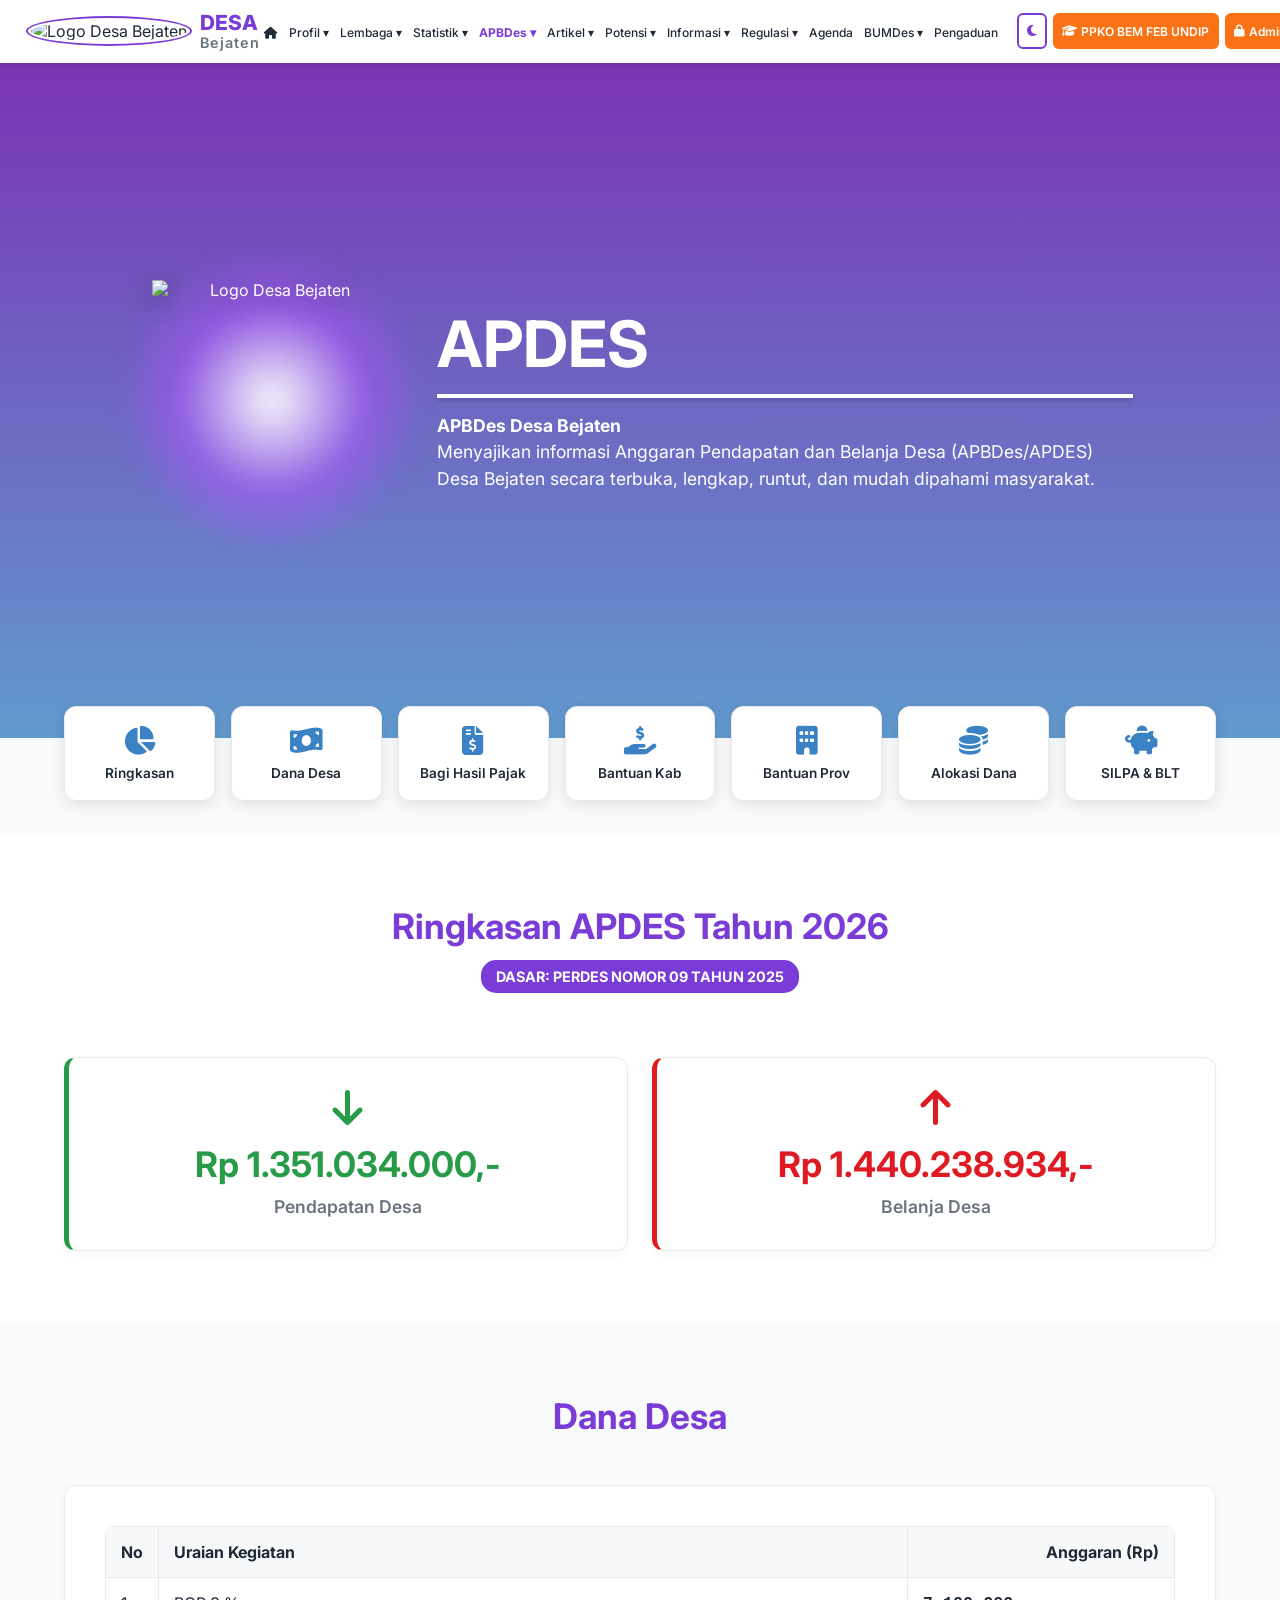
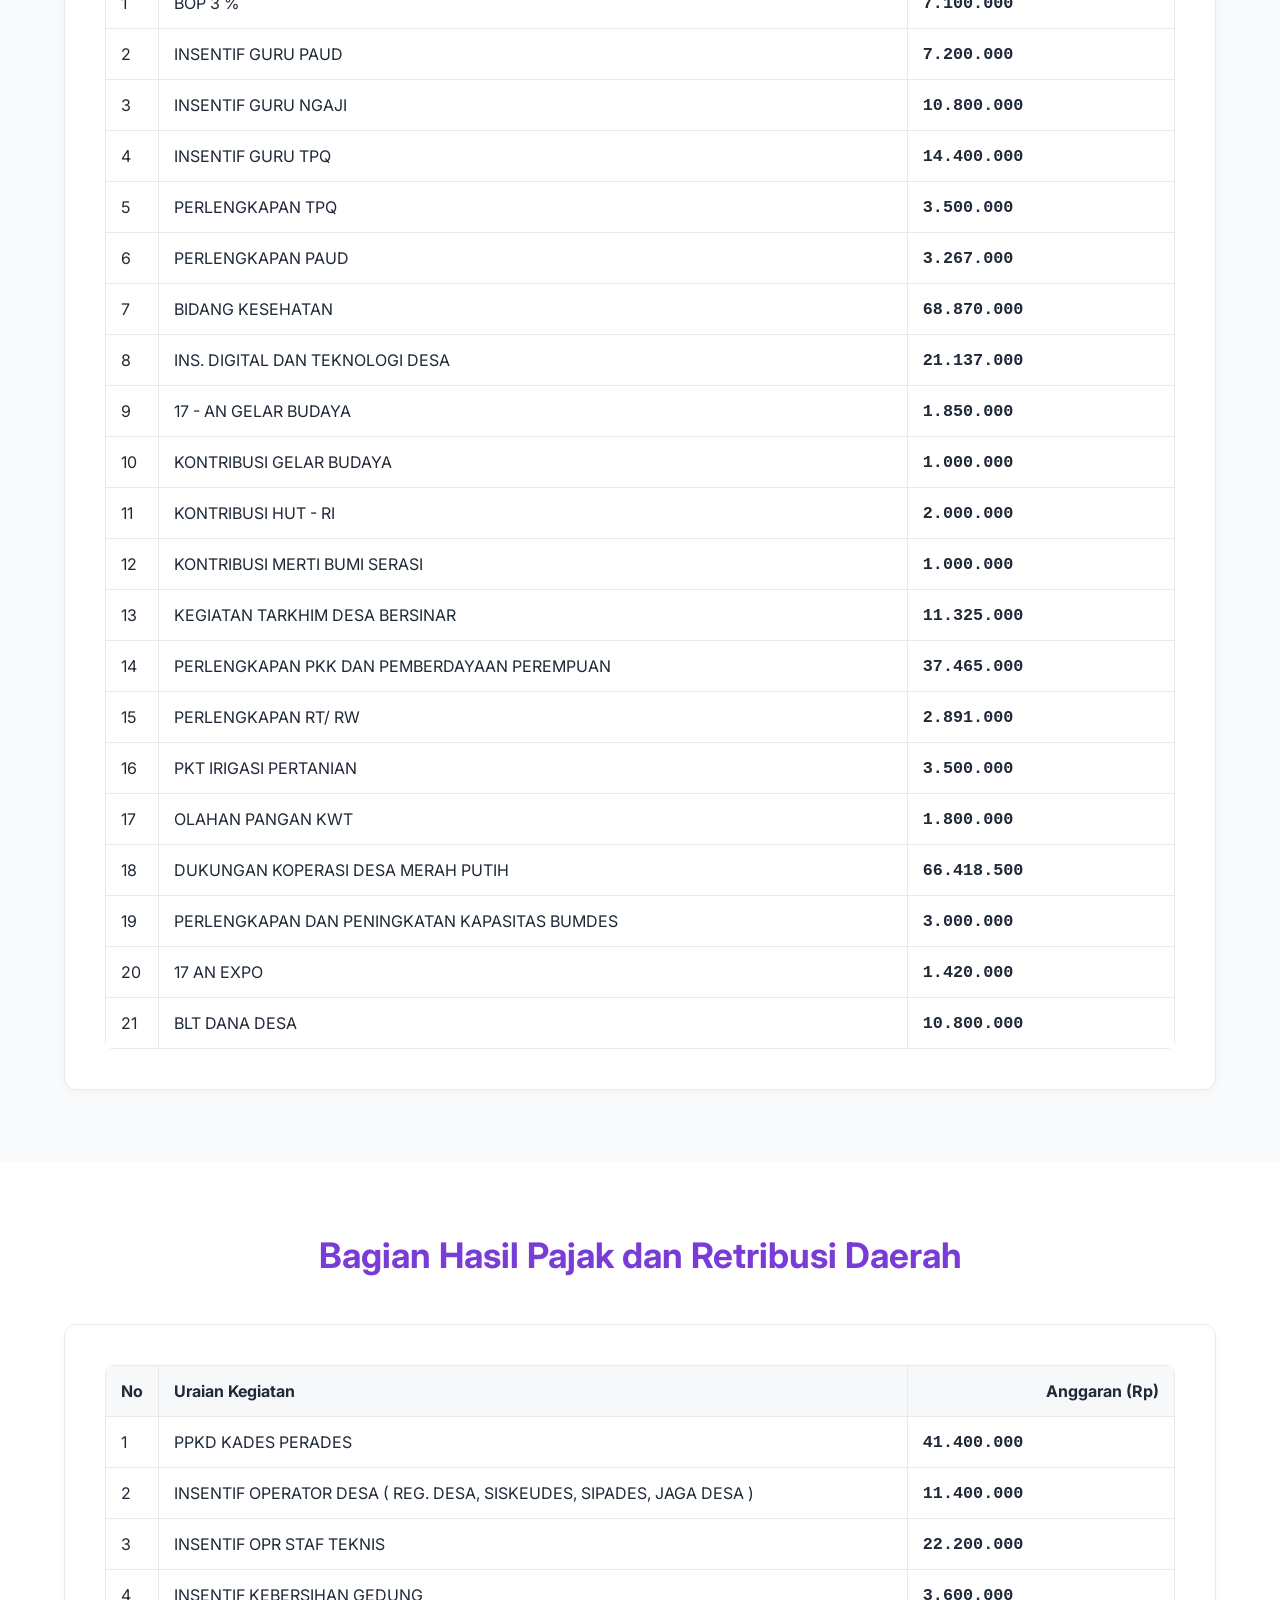
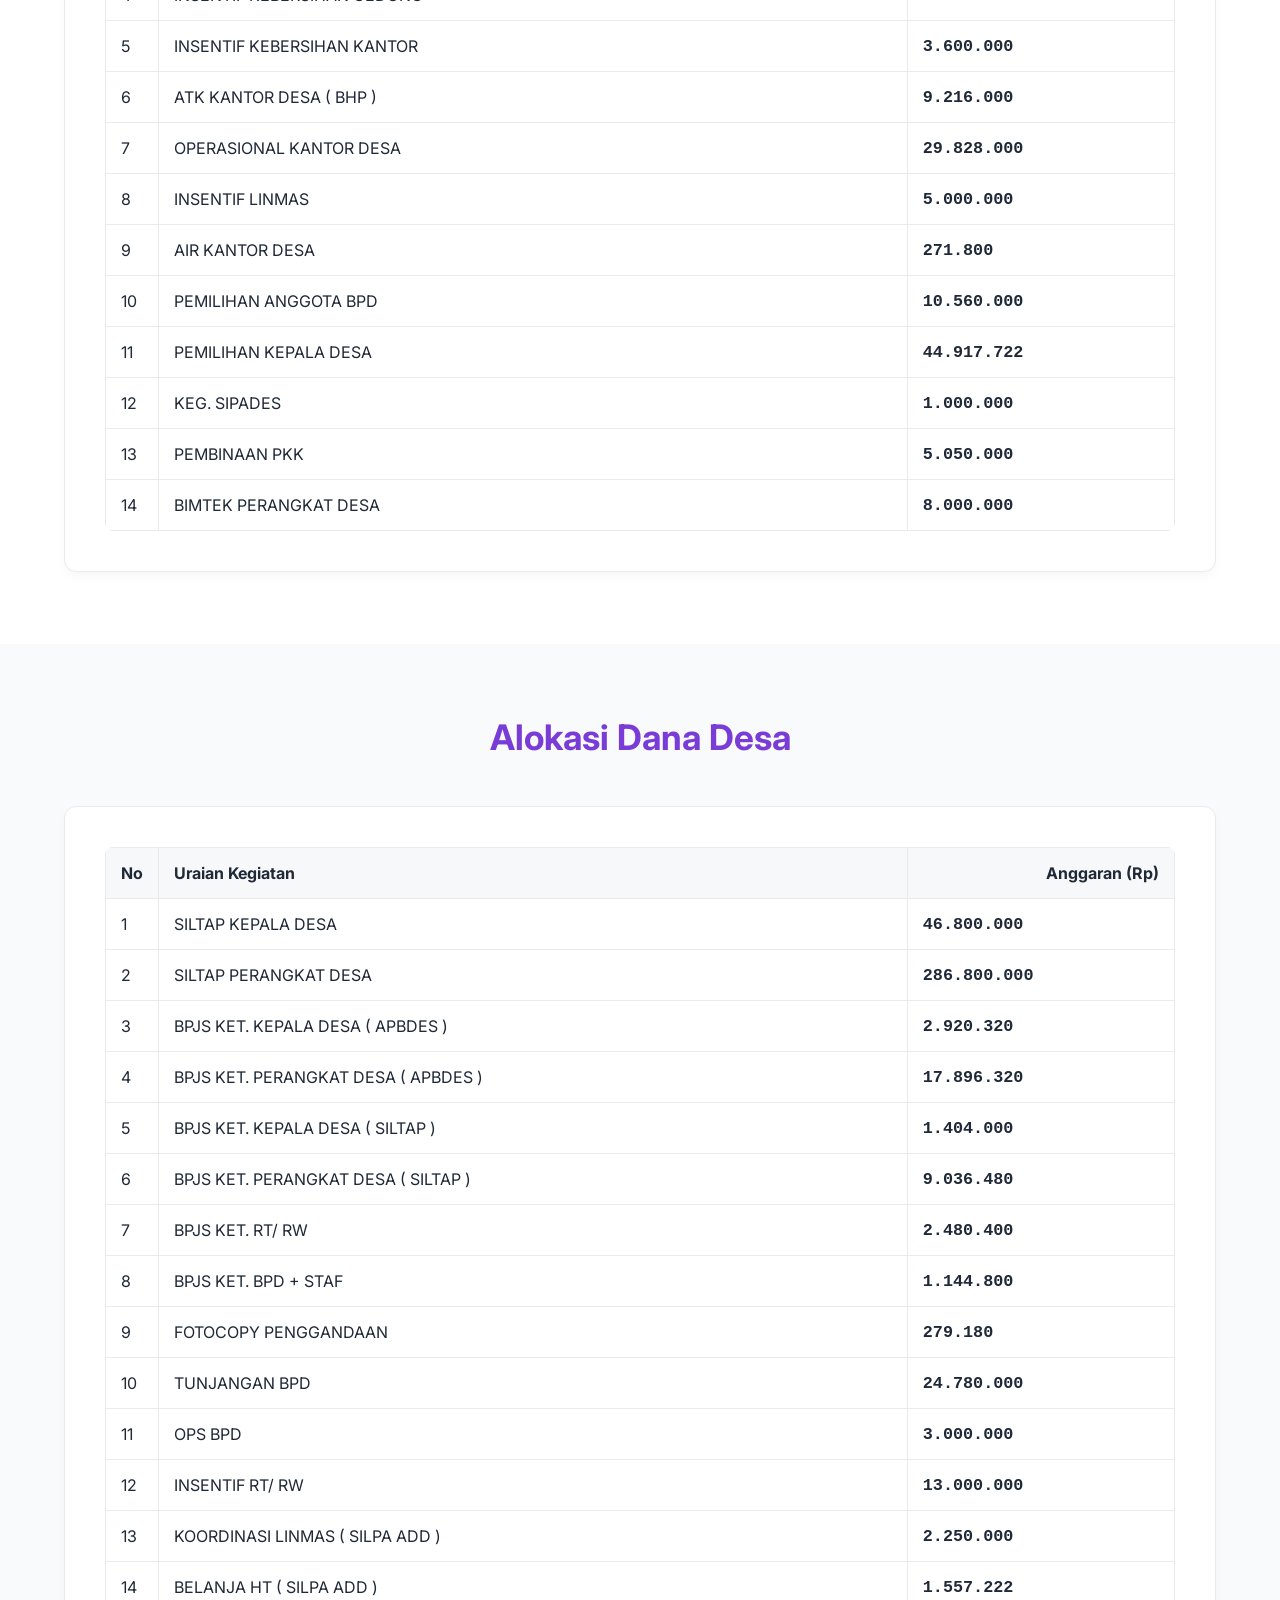
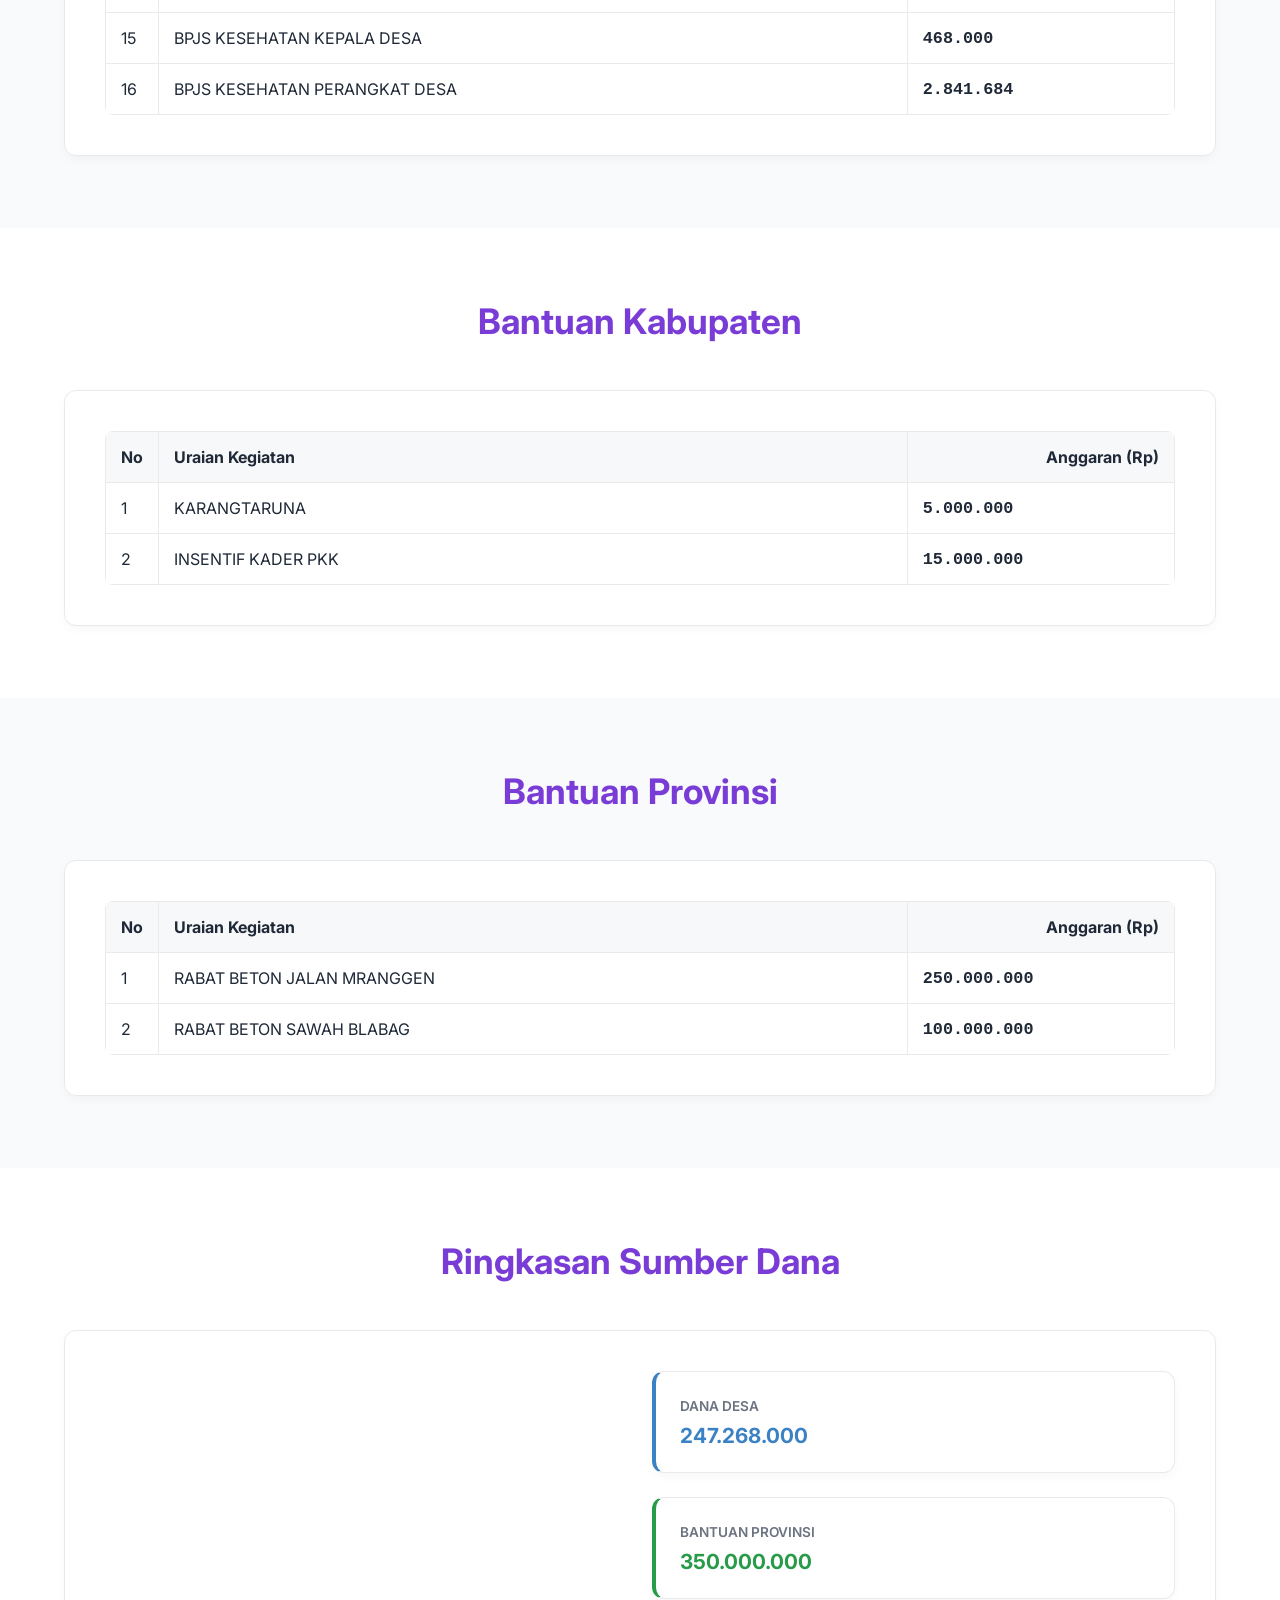
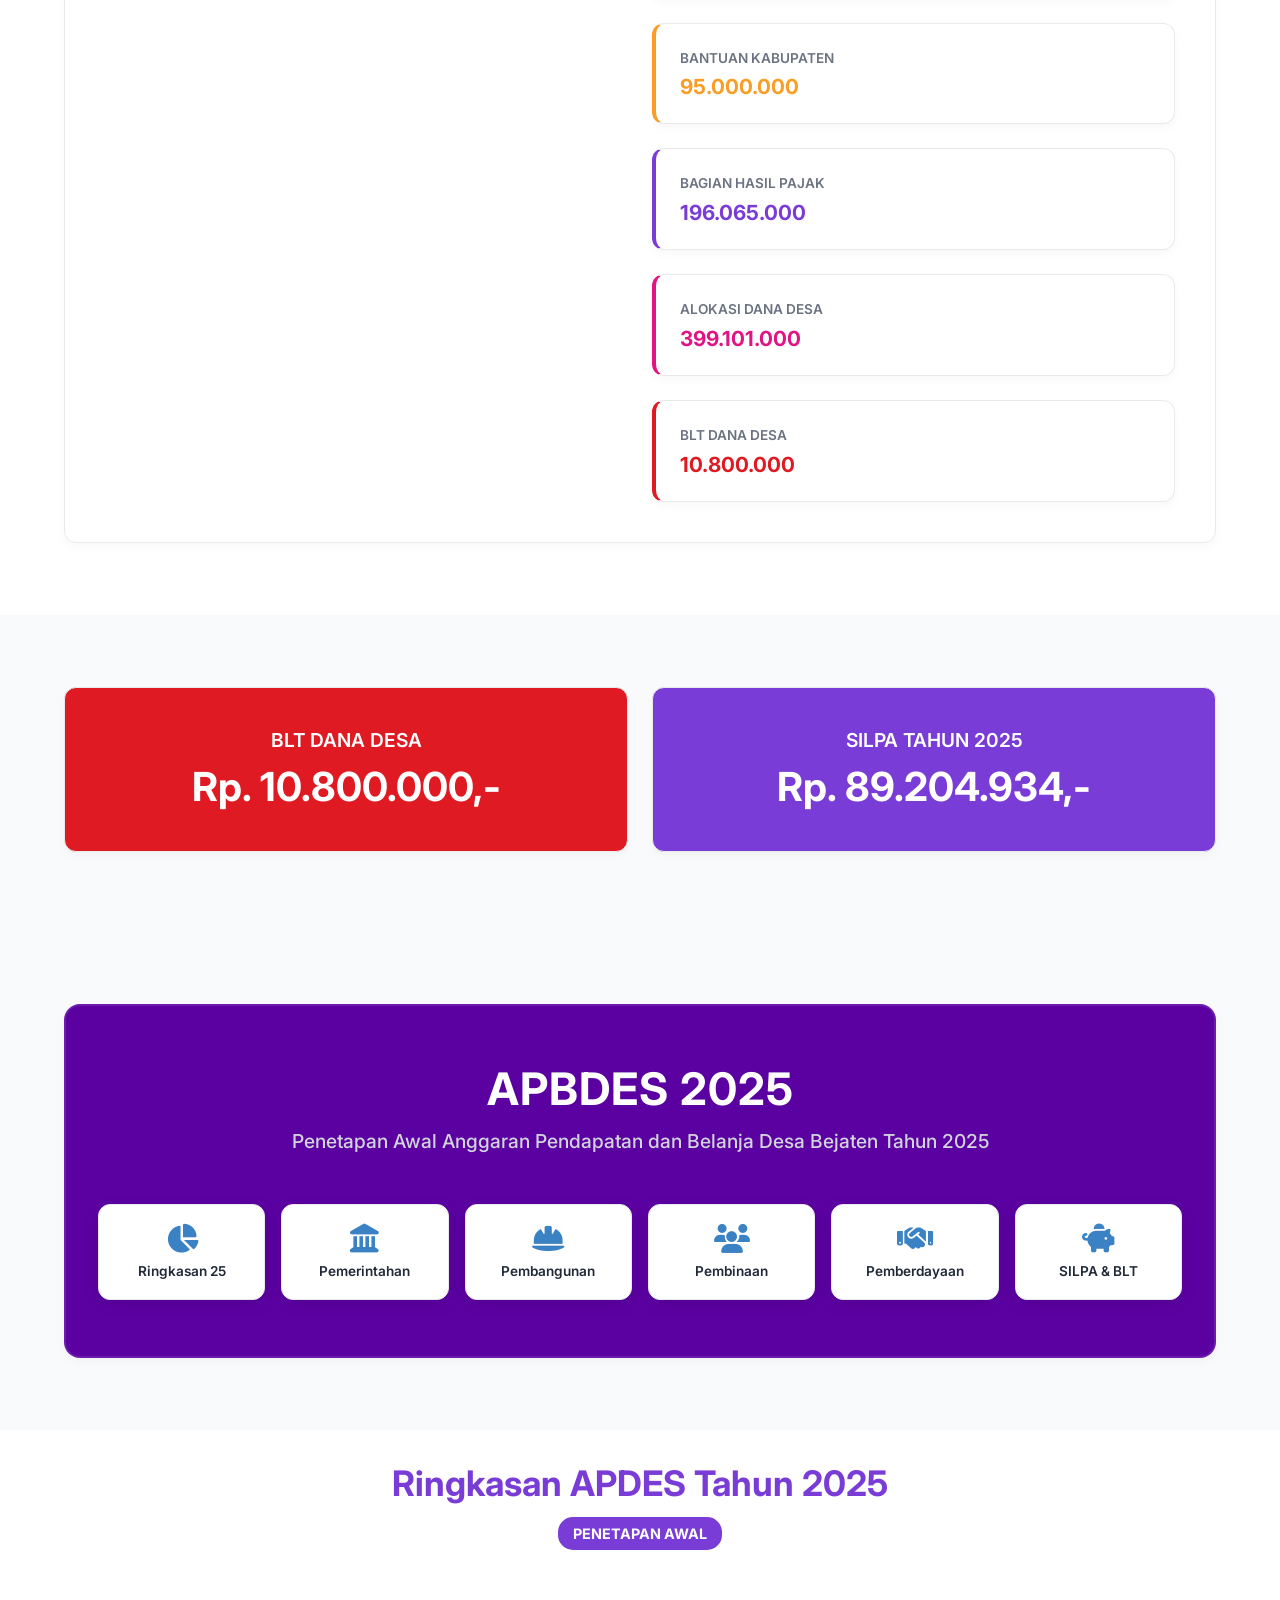
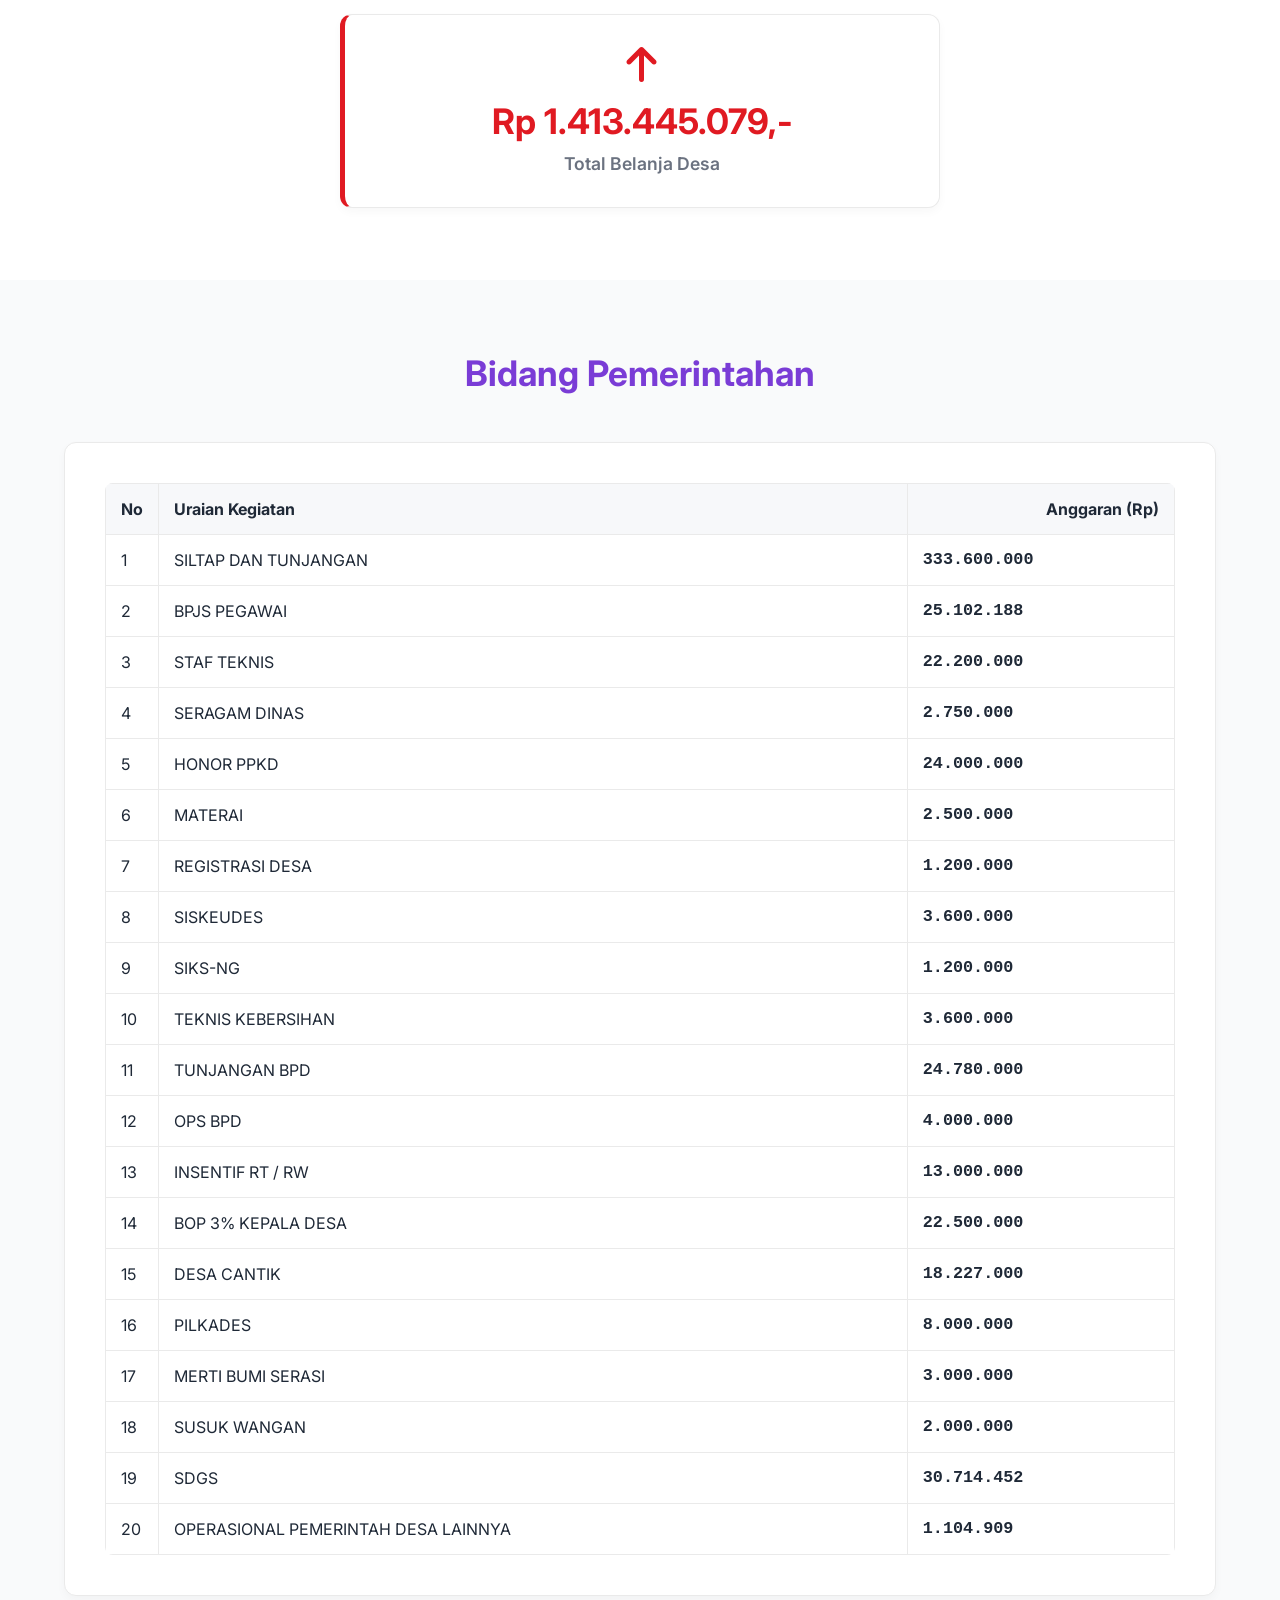
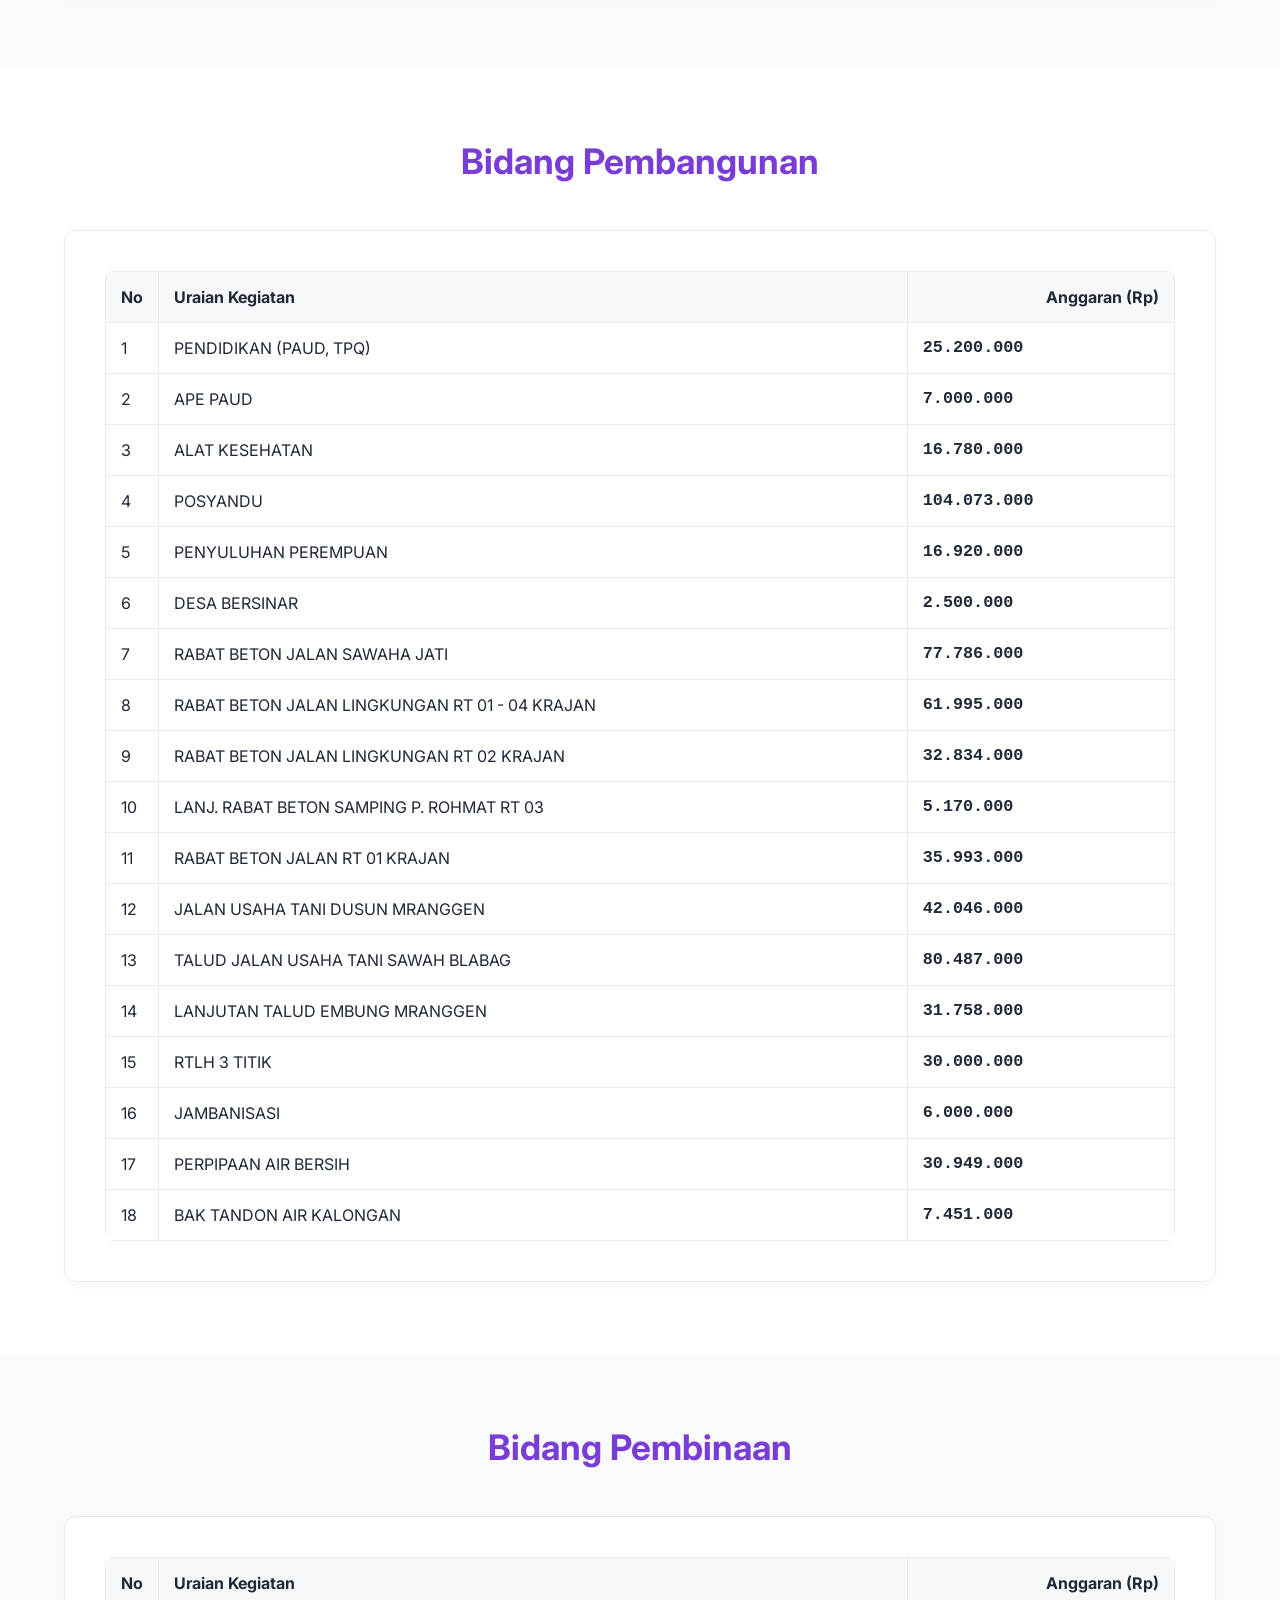
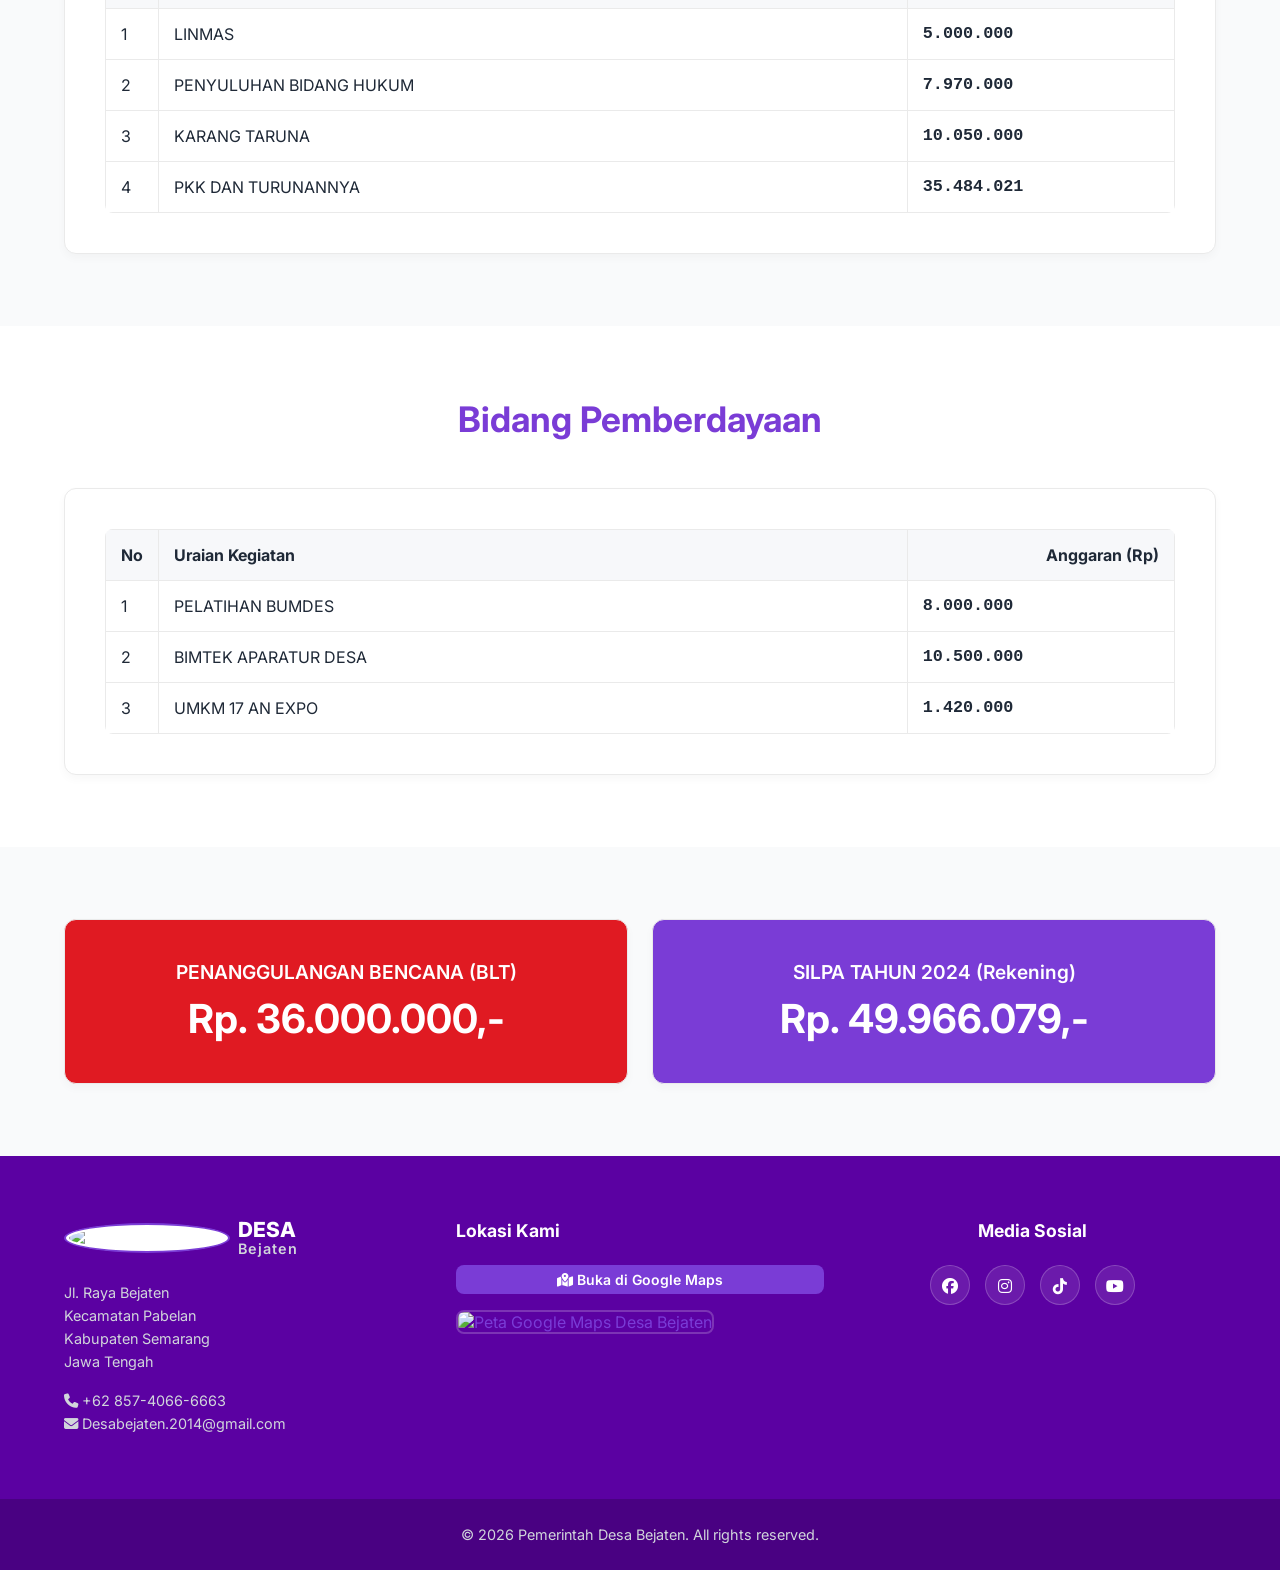
==== commit 3211a779: "Add files via upload" ====
--- a/APDES/index.html
+++ b/APDES/index.html
@@ -20,6 +20,7 @@
     <script src="https://code.highcharts.com/highcharts.js"></script>
     <script src="https://code.highcharts.com/highcharts-3d.js"></script>
     <script src="https://code.highcharts.com/highcharts-more.js"></script>
+    <!-- Path CSS diperbaiki -->
     <link rel="stylesheet" href="../style.css">
 </head>
 <body>
@@ -44,7 +45,7 @@
                     <ul class="nav-links">
                         <li><a href="../index.html#hero" class="hover-popup"><i class="fas fa-home"></i></a></li>
                         <li class="dropdown">
-                            <a href="../index.html" class="hover-popup">Profil  ▾ </a>
+                            <a href="../index.html" class="hover-popup">Profil ▾</a>
                             <ul class="dropdown-menu">
                                 <li><a href="../index.html#visi-misi">Visi Misi</a></li>
                                 <li><a href="../index.html#sejarah">Sejarah desa</a></li>
@@ -57,7 +58,7 @@
                             </ul>
                         </li>
                         <li class="dropdown">
-                            <a href="../LEMBAGA/index.html" class="hover-popup">Lembaga  ▾ </a>
+                            <a href="../LEMBAGA/index.html" class="hover-popup">Lembaga ▾</a>
                             <ul class="dropdown-menu">
                                 <li><a href="../LEMBAGA/index.html">BPD</a></li>
                                 <li><a href="../LEMBAGA/index.html">Ketua RW</a></li>
@@ -68,7 +69,7 @@
                             </ul>
                         </li>
                         <li class="dropdown">
-                            <a href="../STATISTIK/index.html" class="hover-popup">Statistik  ▾ </a>
+                            <a href="../STATISTIK/index.html" class="hover-popup">Statistik ▾</a>
                             <ul class="dropdown-menu">
                                 <li><a href="../STATISTIK/index.html#persebaran-kk">Persebaran dan Jumlah KK</a></li>
                                 <li><a href="../STATISTIK/index.html#penduduk">Rekapitulasi Penduduk</a></li>
@@ -87,14 +88,14 @@
                             </ul>
                         </li>
                         <li class="dropdown">
-                            <a href="#hero" class="hover-popup" style="color: var(--primary); font-weight: bold;">APBDes  ▾ </a>
+                            <a href="#hero" class="hover-popup" style="color: var(--primary); font-weight: bold;">APBDes ▾ </a>
                             <ul class="dropdown-menu">
                                 <li><a href="#apdes-2025">2025</a></li>
                                 <li><a href="#hero" style="color: var(--primary); font-weight: bold;">2026</a></li>
                             </ul>
                         </li>
                         <li class="dropdown">
-                            <a href="../ATIKEL/index.html" class="hover-popup">Artikel  ▾ </a>
+                            <a href="../ATIKEL/index.html" class="hover-popup">Artikel ▾</a>
                             <ul class="dropdown-menu">
                                 <li><a href="../ATIKEL/index.html">Berita Desa</a></li>
                                 <li><a href="../ATIKEL/index.html">Berita Daerah</a></li>
@@ -102,7 +103,7 @@
                             </ul>
                         </li>
                         <li class="dropdown">
-                            <a href="../POTENSI/index.html" class="hover-popup">Potensi  ▾ </a>
+                            <a href="../POTENSI/index.html" class="hover-popup">Potensi ▾</a>
                             <ul class="dropdown-menu">
                                 <li><a href="../POTENSI/index.html">Lapak Desa</a></li>
                                 <li><a href="../POTENSI/index.html">UMKM</a></li>
@@ -110,7 +111,7 @@
                             </ul>
                         </li>
                         <li class="dropdown">
-                            <a href="../INFORMASI/index.html" class="hover-popup">Informasi  ▾ </a>
+                            <a href="../INFORMASI/index.html" class="hover-popup">Informasi ▾</a>
                             <ul class="dropdown-menu">
                                 <li><a href="../INFORMASI/index.html">Cek DPT</a></li>
                                 <li><a href="../INFORMASI/index.html">Cek Bansos</a></li>
@@ -119,7 +120,7 @@
                             </ul>
                         </li>
                         <li class="dropdown">
-                            <a href="../REGULASI/index.html" class="hover-popup">Regulasi  ▾ </a>
+                            <a href="../REGULASI/index.html" class="hover-popup">Regulasi ▾</a>
                             <ul class="dropdown-menu">
                                 <li><a href="../REGULASI/index.html">Produk Hukum Desa</a></li>
                                 <li><a href="../REGULASI/index.html">JDIH Semarang</a></li>
@@ -127,7 +128,7 @@
                         </li>
                         <li><a href="../AGENDA/index.html" class="hover-popup">Agenda</a></li>
                         <li class="dropdown">
-                            <a href="../BUMDES/index.html" class="hover-popup">BUMDes  ▾ </a>
+                            <a href="../BUMDES/index.html" class="hover-popup">BUMDes ▾ </a>
                             <ul class="dropdown-menu">
                                 <li><a href="../BUMDES/index.html">Profil</a></li>
                                 <li><a href="../BUMDES/index.html">Unit Usaha</a></li>
@@ -137,13 +138,14 @@
                     </ul>
                     <div class="nav-actions">
                         <button id="theme-toggle" class="btn-theme-toggle hover-popup"><i class="fas fa-moon"></i></button>
+                        <!-- Tombol PPKO Diarahkan Sesuai Permintaan -->
                         <a href="https://menitidesabejaten.github.io/profil/" class="btn btn-admin hover-popup"><i class="fas fa-graduation-cap"></i> PPKO BEM FEB UNDIP</a>
                         <button id="btn-open-login" class="btn btn-admin hover-popup"><i class="fas fa-lock"></i> Admin</button>
                     </div>
                 </nav>
             </div>
         </header>
-
+        
         <section id="hero">
             <div class="hero-overlay"></div>
             <div class="hero-content">
@@ -162,7 +164,7 @@
                 </div>
             </div>
         </section>
-
+        
         <section id="quick-access">
             <div class="container grid-7">
                 <a href="#ringkasan-apdes" class="quick-card hover-popup"><i class="fas fa-chart-pie"></i><p>Ringkasan</p></a>
@@ -174,7 +176,7 @@
                 <a href="#silpa" class="quick-card hover-popup"><i class="fas fa-piggy-bank"></i><p>SILPA & BLT</p></a>
             </div>
         </section>
-
+        
         <section id="ringkasan-apdes" class="section-bg-light">
             <div class="container">
                 <div class="section-header hover-popup">
@@ -195,7 +197,7 @@
                 </div>
             </div>
         </section>
-
+        
         <section id="dana-desa">
             <div class="container">
                 <div class="section-header hover-popup">
@@ -239,7 +241,7 @@
                 </div>
             </div>
         </section>
-
+        
         <section id="bagi-hasil-pajak" class="section-bg-light">
             <div class="container">
                 <div class="section-header hover-popup">
@@ -276,7 +278,7 @@
                 </div>
             </div>
         </section>
-
+        
         <section id="alokasi-dana-desa">
             <div class="container">
                 <div class="section-header hover-popup">
@@ -315,7 +317,7 @@
                 </div>
             </div>
         </section>
-
+        
         <section id="bantuan-kabupaten" class="section-bg-light">
             <div class="container">
                 <div class="section-header hover-popup">
@@ -340,7 +342,7 @@
                 </div>
             </div>
         </section>
-
+        
         <section id="bantuan-provinsi">
             <div class="container">
                 <div class="section-header hover-popup">
@@ -365,7 +367,7 @@
                 </div>
             </div>
         </section>
-
+        
         <section id="ringkasan-sumber-dana" class="section-bg-light">
             <div class="container">
                 <div class="section-header hover-popup">
@@ -406,7 +408,7 @@
                 </div>
             </div>
         </section>
-
+        
         <section id="silpa">
             <div class="container">
                 <div class="grid-2">
@@ -421,7 +423,7 @@
                 </div>
             </div>
         </section>
-
+        
         <section id="apdes-2025" style="padding-top: 5rem;">
             <div class="container">
                 <div class="content-box text-center hover-popup" style="background: var(--primary-dark); color: white; padding: 3.5rem 2rem; border-radius: 16px; border: 2px solid rgba(255,255,255,0.1);">
@@ -438,7 +440,7 @@
                 </div>
             </div>
         </section>
-
+        
         <section id="ringkasan-apdes-2025" class="section-bg-light" style="padding-top: 2rem;">
             <div class="container">
                 <div class="section-header hover-popup">
@@ -454,7 +456,7 @@
                 </div>
             </div>
         </section>
-
+        
         <section id="pemerintahan-2025">
             <div class="container">
                 <div class="section-header hover-popup">
@@ -497,7 +499,7 @@
                 </div>
             </div>
         </section>
-
+        
         <section id="pembangunan-2025" class="section-bg-light">
             <div class="container">
                 <div class="section-header hover-popup">
@@ -538,7 +540,7 @@
                 </div>
             </div>
         </section>
-
+        
         <section id="pembinaan-2025">
             <div class="container">
                 <div class="section-header hover-popup">
@@ -565,7 +567,7 @@
                 </div>
             </div>
         </section>
-
+        
         <section id="pemberdayaan-2025" class="section-bg-light">
             <div class="container">
                 <div class="section-header hover-popup">
@@ -591,7 +593,7 @@
                 </div>
             </div>
         </section>
-
+        
         <section id="silpa-2025">
             <div class="container">
                 <div class="grid-2">
@@ -606,7 +608,7 @@
                 </div>
             </div>
         </section>
-
+        
         <footer id="main-footer">
             <div class="container grid-3">
                 <div class="footer-col hover-popup">
@@ -648,7 +650,7 @@
             </div>
         </footer>
     </div>
-
+    
     <div id="login-modal" class="modal-overlay">
         <div class="modal-content">
             <div class="modal-header">
@@ -675,16 +677,17 @@
             </div>
         </div>
     </div>
-
+    
     <div id="owl-system" aria-label="Interactive Owl Mascot" tabindex="-1">
         <div id="owl-wrapper">
-            <a href="https://menitidesabejaten.github.io/profil/" id="owl-link" style="pointer-events: auto;">
+            <!-- Animasi burung hantu diarahkan ke Profil Sesuai Permintaan -->
+            <a href="https://menitidesabejaten.github.io/profil/" id="owl-link" style="pointer-events: auto; display: block;">
                 <img id="owl-img" src="" alt="Owl Mascot">
             </a>
             <div id="owl-fx"></div>
         </div>
     </div>
-
+    
     <script src="../script.js"></script>
 </body>
 </html>
--- a/APDES/style.css
+++ b/APDES/style.css
@@ -1,54 +1,55 @@
 /* ==========================================================================
-   CSS VARIABLES & PALETTE DENGAN DARK MODE SUPPORT
-   ========================================================================== */
+CSS VARIABLES & PALETTE DENGAN DARK MODE SUPPORT
+========================================================================== */
 :root {
-    --primary-dark: #5B01A2;
-    --primary: #7A3CD6;
-    --secondary: #3B82C4;
-    --secondary-light: #2A8EC8;
-    --blue-light: #79BFE6;
-    --blue-pale: #D9ECFA;
-    --purple-pale: #F1ECFA;
-    --gray: #D9D9D9;
-    --white: #FFFFFF;
-    --accent-admin: #f97316;
-    --accent-admin-hover: #ea580c;
-    
-    --bg-main: #F9FAFB;
-    --bg-section: #FFFFFF;
-    --text-main: #1F2937;
-    --text-muted: #6B7280;
-    --card-bg: #FFFFFF;
-    --card-border: #eaeaea;
-    --header-bg: #FFFFFF;
-    --nav-link: #1F2937;
-    --nav-link-hover: #7A3CD6;
-    --dropdown-bg: #FFFFFF;
-    --dropdown-hover: #F1ECFA;
-    --table-header: #f7f8fa;
-    --table-border: rgba(180,190,200,0.45);
-    --texture-opacity: 0.05;
+--primary-dark: #5B01A2;
+--primary: #7A3CD6;
+--secondary: #3B82C4;
+--secondary-light: #2A8EC8;
+--blue-light: #79BFE6;
+--blue-pale: #D9ECFA;
+--purple-pale: #F1ECFA;
+--gray: #D9D9D9;
+--white: #FFFFFF;
+--accent-admin: #f97316;
+--accent-admin-hover: #ea580c;
+--bg-main: #F9FAFB;
+--bg-section: #FFFFFF;
+--text-main: #1F2937;
+--text-muted: #6B7280;
+--card-bg: #FFFFFF;
+--card-border: #eaeaea;
+--header-bg: #FFFFFF;
+--nav-link: #1F2937;
+--nav-link-hover: #7A3CD6;
+--dropdown-bg: #FFFFFF;
+--dropdown-hover: #F1ECFA;
+--table-header: #f7f8fa;
+--table-border: rgba(180,190,200,0.45);
+--texture-opacity: 0.05;
 }
 [data-theme="dark"] {
-    --bg-main: #111827;
-    --bg-section: #1F2937;
-    --text-main: #F9FAFB;
-    --text-muted: #9CA3AF;
-    --card-bg: #374151;
-    --card-border: #4B5563;
-    --header-bg: #1F2937;
-    --nav-link: #F9FAFB;
-    --nav-link-hover: #D9ECFA;
-    --dropdown-bg: #374151;
-    --dropdown-hover: #4B5563;
-    --table-header: #374151;
-    --table-border: #4B5563;
-    --texture-opacity: 0.08;
-}
-
+--bg-main: #111827;
+--bg-section: #1F2937;
+--text-main: #F9FAFB;
+--text-muted: #9CA3AF;
+--card-bg: #374151;
+--card-border: #4B5563;
+--header-bg: #1F2937;
+--nav-link: #F9FAFB;
+--nav-link-hover: #D9ECFA;
+--dropdown-bg: #374151;
+--dropdown-hover: #4B5563;
+--table-header: #374151;
+--table-border: #4B5563;
+--texture-opacity: 0.08;
+}
 * { margin: 0; padding: 0; box-sizing: border-box; font-family: 'Inter', sans-serif; }
-body, html { width: 100%; background-color: var(--bg-main); color: var(--text-main); scroll-behavior: smooth; overflow-x: hidden; transition: background-color 0.3s ease, color 0.3s ease; }
-body::before { content: ""; position: fixed; top: 0; left: 0; width: 100%; height: 100%; z-index: -1; pointer-events: none; background-image: url("data:image/svg+xml,%3Csvg width='52' height='26' viewBox='0 0 52 26' xmlns='http://www.w3.org/2000/svg'%3E%3Cg fill='none' fill-rule='evenodd'%3E%3Cg fill='%237A3CD6' fill-opacity='1'%3E%3Cpath d='M10 10c0-2.21-1.79-4-4-4-3.314 0-6-2.686-6-6h2c0 2.21 1.79 4 4 4 3.314 0 6 2.686 6 6 0 2.21 1.79 4 4 4v2c-3.314 0-6-2.686-6-6 0-2.21-1.79-4-4-4-3.314 0-6-2.686-6-6zm25.464-1.95l8.486 8.486-1.414 1.414-8.486-8.486 1.414-1.414z' /%3E%3C/g%3E%3C/g%3E%3C/svg%3E"); opacity: var(--texture-opacity); transition: opacity 0.3s ease; }
+body, html { width: 100%; background-color: var(--bg-main); color: var(--text-main); scroll-behavior: smooth; overflow-x: hidden; transition: background-color 0.3s ease, color 0.3s ease;
+}
+body::before { content: ""; position: fixed; top: 0; left: 0; width: 100%; height: 100%; z-index: -1; pointer-events: none;
+background-image: url("data:image/svg+xml,%3Csvg width='52' height='26' viewBox='0 0 52 26' xmlns='http://www.w3.org/2000/svg'%3E%3Cg fill='none' fill-rule='evenodd'%3E%3Cg fill='%237A3CD6' fill-opacity='1'%3E%3Cpath d='M10 10c0-2.21-1.79-4-4-4-3.314 0-6-2.686-6-6h2c0 2.21 1.79 4 4 4 3.314 0 6 2.686 6 6 0 2.21 1.79 4 4 4v2c-3.314 0-6-2.686-6-6 0-2.21-1.79-4-4-4-3.314 0-6-2.686-6-6zm25.464-1.95l8.486 8.486-1.414 1.414-8.486-8.486 1.414-1.414z' /%3E%3C/g%3E%3C/g%3E%3C/svg%3E");
+opacity: var(--texture-opacity); transition: opacity 0.3s ease; }
 h1, h2, h3, h4 { color: var(--text-main); margin-bottom: 0.5rem; font-weight: 700; transition: color 0.3s; }
 p { line-height: 1.6; margin-bottom: 1rem; color: var(--text-muted); transition: color 0.3s; }
 a { text-decoration: none; color: var(--primary); transition: 0.3s; }
@@ -59,7 +60,6 @@
 .text-danger { color: #E01A22 !important; }
 .text-warning { color: #F99D26 !important; }
 .text-primary { color: var(--primary) !important; }
-
 /* Hover & Utility */
 .hover-popup { transition: transform 0.3s ease, box-shadow 0.3s ease; }
 .hover-popup:hover { transform: translateY(-4px) scale(1.02); box-shadow: 0 10px 20px rgba(0,0,0,0.12); z-index: 10; }
@@ -68,7 +68,6 @@
 .badge-active { background: #dcfce7; color: #16a34a; }
 .badge-inactive { background: #f1f5f9; color: #64748b; }
 .badge-year { background: var(--primary); color: white; padding: 5px 15px; font-size: 0.9rem; }
-
 /* Layout Grid */
 .container { width: 90%; max-width: 1200px; margin: 0 auto; }
 section { padding: 4.5rem 0; }
@@ -81,54 +80,41 @@
 .grid-7 { display: grid; grid-template-columns: repeat(7, 1fr); gap: 1rem; }
 .grid-6 { display: grid; grid-template-columns: repeat(6, 1fr); gap: 1rem; }
 .align-center-grid { align-items: center; }
-
 /* Buttons */
 .btn { display: inline-block; padding: 0.75rem 1.5rem; border-radius: 8px; font-weight: 600; cursor: pointer; border: none; transition: 0.3s; text-align: center; }
 .btn-primary { background-color: var(--primary); color: var(--white); }
 .btn-primary:hover { background-color: var(--primary-dark); }
 .btn-sm { padding: 0.4rem 0.8rem; font-size: 0.875rem; }
-
-/* ==========================================================================
-   HEADER & NAVBAR
-   ========================================================================== */
+/* Header & Nav */
 #main-header { background: var(--header-bg); box-shadow: 0 2px 10px rgba(0,0,0,0.1); position: sticky; top: 0; z-index: 1000; transition: background-color 0.3s; }
-.header-container { 
-    display: flex; justify-content: space-between; align-items: center; 
-    padding: 1rem 1%; max-width: 100%; margin: 0 auto; 
-    flex-wrap: nowrap; 
-}
-.header-container::-webkit-scrollbar { display: none; }
-.desa-identity { display: flex; align-items: center; gap: 8px; flex-shrink: 0;}
-.desa-logo { width: 44px; height: 44px; border-radius: 50%; object-fit: contain; background: #fff; padding: 3px; border: 2px solid var(--primary); }
+.header-container { display: flex; justify-content: space-between; align-items: center; padding: 1rem 2%; max-width: 98%; margin: 0 auto; }
+.desa-identity { display: flex; align-items: center; gap: 12px; }
+.desa-logo { width: 48px; height: 48px; border-radius: 50%; object-fit: contain; background: #fff; padding: 3px; border: 2px solid var(--primary); }
 .desa-title h1 { display: flex; flex-direction: column; align-items: flex-start; justify-content: center; gap: 2px; margin: 0; }
-.desa-top { font-size: 1.4rem; font-weight: 800; color: var(--primary); line-height: 1; text-transform: uppercase;}
-.bejaten-bottom { font-size: 0.95rem; font-weight: 600; color: var(--text-muted); line-height: 1; letter-spacing: 1px; }
+.desa-top { font-size: 1.5rem; font-weight: 800; color: var(--primary); line-height: 1; text-transform: uppercase;}
+.bejaten-bottom { font-size: 1.05rem; font-weight: 600; color: var(--text-muted); line-height: 1; letter-spacing: 1px; }
 .mobile-menu-toggle { display: none; font-size: 1.5rem; cursor: pointer; color: var(--primary); }
-
-#main-nav { display: flex; align-items: center; gap: 10px; flex-shrink: 0;} 
-.nav-links { list-style: none; display: flex; gap: 4px; align-items: center; flex-shrink: 0;}
-.nav-links li a { color: var(--nav-link); font-size: 0.85rem; font-weight: 500; padding: 0.35rem 0.25rem; text-transform: capitalize; transition: color 0.3s; white-space: nowrap; }
+#main-nav { display: flex; align-items: center; gap: 15px; }
+.nav-links { list-style: none; display: flex; gap: 10px; align-items: center; }
+.nav-links li a { color: var(--nav-link); font-size: 0.9rem; font-weight: 500; padding: 0.4rem; text-transform: capitalize; transition: color 0.3s; }
 .nav-links li a:hover { color: var(--nav-link-hover); }
-.nav-links li a.active-menu { color: var(--primary); font-weight: 700; border-bottom: 2px solid var(--primary); padding-bottom: 2px;}
-[data-theme="dark"] .nav-links li a.active-menu { color: var(--blue-light); border-bottom: 2px solid var(--blue-light); }
-
 .dropdown { position: relative; }
-.dropdown-menu { position: absolute; top: 100%; left: 0; background: var(--dropdown-bg); box-shadow: 0 4px 12px rgba(0,0,0,0.1); border-radius: 8px; list-style: none; min-width: 250px; padding: 0.5rem 0; opacity: 0; visibility: hidden; transition: 0.3s ease; transform: translateY(10px); z-index: 100; border: 1px solid var(--card-border); }
+.dropdown-menu { position: absolute; top: 100%; left: 0; background: var(--dropdown-bg); box-shadow: 0 4px 12px rgba(0,0,0,0.1); border-radius: 8px; list-style: none;
+min-width: 250px; padding: 0.5rem 0; opacity: 0; visibility: hidden; transition: 0.3s ease; transform: translateY(10px); z-index: 100; border: 1px solid var(--card-border);
+}
 .dropdown:hover .dropdown-menu { opacity: 1; visibility: visible; transform: translateY(0); }
-.dropdown-menu li a { display: block; padding: 0.75rem 1.5rem; white-space: normal;}
+.dropdown-menu li a { display: block; padding: 0.75rem 1.5rem; }
 .dropdown-menu li a:hover { background: var(--dropdown-hover); }
-
-.nav-actions { display: flex; gap: 8px; align-items: center; flex-shrink: 0; padding-right: 15px;} 
-.btn-admin { background-color: var(--accent-admin); color: white; padding: 0 0.8rem; border-radius: 6px; font-size: 0.85rem; font-weight: 600; height: 42px; display: inline-flex; align-items: center; justify-content: center; gap: 6px; white-space: nowrap; flex-shrink: 0;}
-.btn-admin:hover { background-color: var(--accent-admin-hover); color: white; }
-.btn-theme-toggle { background: transparent; border: 2px solid var(--primary); color: var(--primary); padding: 0 0.7rem; border-radius: 6px; cursor: pointer; transition: 0.3s; font-size: 0.95rem; height: 42px; display: inline-flex; align-items: center; justify-content: center; flex-shrink: 0; }
+.nav-actions { display: flex; gap: 10px; align-items: center; }
+.btn-admin { background-color: var(--accent-admin); color: white; padding: 0 1rem; border-radius: 6px; font-size: 0.9rem; font-weight: 600; height: 42px; display: inline-flex;
+align-items: center; justify-content: center; gap: 8px; }
+.btn-admin:hover { background-color: var(--accent-admin-hover); }
+.btn-theme-toggle { background: transparent; border: 2px solid var(--primary); color: var(--primary); padding: 0 0.8rem; border-radius: 6px; cursor: pointer; transition: 0.3s;
+font-size: 1rem; height: 42px; display: inline-flex; align-items: center; justify-content: center; }
 .btn-theme-toggle:hover { background: var(--primary); color: white; }
 [data-theme="dark"] .btn-theme-toggle { border-color: var(--blue-light); color: var(--blue-light); }
 [data-theme="dark"] .btn-theme-toggle:hover { background: var(--blue-light); color: var(--bg-main); }
-
-/* ==========================================================================
-   HERO
-   ========================================================================== */
+/* Hero */
 #hero { position: relative; height: 75vh; min-height: 500px; background: linear-gradient(rgba(91, 1, 162, 0.8), rgba(59, 130, 196, 0.8)), url('https://images.unsplash.com/photo-1596422846543-74c6fc2e0afa?ixlib=rb-4.0.3&auto=format&fit=crop&w=1920&q=80') center/cover;
 display: flex; align-items: center; justify-content: center; text-align: center; }
 .hero-overlay { position: absolute; top: 0; left: 0; width: 100%; height: 100%; background: url('https://res.cloudinary.com/drxc5e7gf/image/upload/v1787820713/20200519_090929-EDIT_tutawd.jpg') center/cover no-repeat; opacity: 0.25; z-index: 1;
@@ -150,7 +136,6 @@
 .hero-clean-logo { position: relative; width: 240px; height: 240px; object-fit: contain; z-index: 2; filter: drop-shadow(0 4px 12px rgba(0,0,0,0.3)); }
 @keyframes logoPopUp { 0% { transform: scale(0.5); opacity: 0; } 50% { transform: scale(1.1); opacity: 1;
 } 75% { transform: scale(0.95); opacity: 1; } 100% { transform: scale(1); opacity: 1; } }
-
 /* Cards & Content box */
 #quick-access { padding: 2rem 0; margin-top: -4rem; position: relative; z-index: 10; }
 .quick-card { background: var(--card-bg); padding: 1.2rem 0.5rem; border-radius: 12px; text-align: center; box-shadow: 0 4px 15px rgba(0,0,0,0.1);
@@ -170,19 +155,16 @@
 .stat-card p { font-size: 1.1rem; color: var(--text-muted); font-weight: 600; margin: 0; }
 .stat-total { background: var(--primary); color: white; border: none; }
 .stat-total i, .stat-total h3, .stat-total p, .stat-total small { color: white !important; }
-
 /* Tables & Lists */
 .stat-table { width: 100%; border-collapse: collapse; margin-bottom: 1rem; color: var(--text-main); }
 .stat-table th, .stat-table td { padding: 10px; border: 1px solid var(--card-border); text-align: left; }
 .stat-table th { background: var(--table-header); font-weight: bold; }
 .table-total { background: var(--table-header); font-weight: bold; }
-
 /* Table Responsive for APDES */
 .table-responsive { width: 100%; overflow-x: auto; -webkit-overflow-scrolling: touch; border-radius: 8px; }
 .table-responsive table { min-width: 600px; margin-bottom: 0; }
 .apdes-table th, .apdes-table td { padding: 15px; font-size: 1rem; }
 .apdes-table td:last-child { font-weight: 600; font-family: monospace; font-size: 1.05rem; white-space: nowrap; }
-
 /* Footer */
 #main-footer { background: var(--primary-dark); color: var(--white); padding: 4rem 0 0 0; }
 #main-footer h3 { color: var(--white); margin-bottom: 1.5rem; font-size: 1.1rem; }
@@ -196,7 +178,6 @@
 .social-links a:hover { background: var(--secondary); }
 .footer-bottom { background: rgba(0,0,0,0.2); text-align: center; padding: 1.5rem; margin-top: 3rem; }
 .footer-bottom p { margin: 0; font-size: 0.85rem; }
-
 /* Modal */
 .modal-overlay { position: fixed; top: 0; left: 0; width: 100%; height: 100%; background: rgba(0,0,0,0.6); z-index: 9999; display: none; align-items: center;
 justify-content: center; }
@@ -210,7 +191,6 @@
 .form-control { width: 100%; padding: 0.75rem; border: 1px solid var(--card-border); border-radius: 6px; font-size: 1rem; background: var(--bg-main); color: var(--text-main); transition: 0.3s;}
 .modal-actions { display: flex; justify-content: flex-end; gap: 10px; margin-top: 2rem; }
 .alert-danger { background: #fee2e2; color: #991b1b; padding: 1rem; border-radius: 6px; margin-bottom: 1rem; font-size: 0.9rem; }
-
 /* Owl Mascot */
 #owl-system { position: fixed; top: 0; left: 0; width: 100vw; height: 100vh; pointer-events: none; z-index: 9999; overflow: hidden; }
 #owl-wrapper { position: absolute; top: 0; left: 0; will-change: transform, opacity; display: flex; justify-content: center; align-items: center; }
@@ -222,158 +202,38 @@
 .owl-fx-pop { animation: fxPop 0.8s ease-out forwards; }
 @keyframes fxPop { 0% { transform: translate(-50%, -50%) scale(0) translateY(10px); opacity: 1; } 50% { transform: translate(-50%, -50%) scale(1.4) translateY(-10px);
 opacity: 1; } 100% { transform: translate(-50%, -50%) scale(1) translateY(-20px); opacity: 0; } }
-
-/* ==========================================================================
-   RESPONSIVE DESIGN & HORIZONTAL NAV SCROLL
-   ========================================================================== */
-@media (min-width: 769px) and (max-width: 1366px) {
-    .header-container { padding: 0.8rem 1%; overflow: visible; -ms-overflow-style: none; scrollbar-width: none;}
-    .desa-identity { gap: 6px; flex-shrink: 0; }
-    .desa-logo { width: 38px; height: 38px; }
-    .desa-top { font-size: 1.2rem; }
-    .bejaten-bottom { font-size: 0.85rem; }
-    
-    #main-nav { flex-shrink: 0; }
-    .nav-links { gap: 2px; flex-shrink: 0; }
-    .nav-links li a { font-size: 0.7rem; padding: 0.25rem; white-space: nowrap; }
-    
-    .nav-actions { gap: 4px; flex-shrink: 0; padding-right: 15px;}
-    .btn-admin { font-size: 0.75rem; padding: 0 0.5rem; height: 36px; gap: 4px; white-space: nowrap; }
-    .btn-admin i { font-size: 0.75rem; }
-    .btn-theme-toggle { font-size: 0.8rem; padding: 0 0.4rem; height: 36px; }
-    
-    .dropdown-menu { min-width: 200px; }
-    .dropdown-menu li a { font-size: 0.75rem; padding: 0.5rem 1rem; }
-}
-
-@media (min-width: 769px) and (max-width: 1050px) {
-    .header-container { 
-        padding: 0.6rem 1rem; 
-        overflow-x: auto; 
-        flex-wrap: nowrap; 
-        justify-content: flex-start;
-        -ms-overflow-style: none; scrollbar-width: none; 
-    }
-    .header-container::-webkit-scrollbar { display: none; }
-    
-    .desa-identity { gap: 6px; }
-    .desa-logo { width: 34px; height: 34px; }
-    .desa-top { font-size: 1.1rem; }
-    .bejaten-bottom { font-size: 0.8rem; }
-    
-    .nav-links { gap: 1px; }
-    .nav-links li a { font-size: 0.65rem; padding: 0.2rem; }
-    
-    .nav-actions { gap: 4px; padding-right: 15px;}
-    .btn-admin { font-size: 0.65rem; padding: 0 0.4rem; height: 32px; gap: 3px; }
-    .btn-admin i { font-size: 0.65rem; }
-    .btn-theme-toggle { font-size: 0.7rem; padding: 0 0.4rem; height: 32px; }
-    
-    .dropdown-menu { 
-        position: fixed; 
-        top: 60px;
-        left: 0; right: 0; margin: 0 auto;
-        width: 250px;
-        z-index: 99999;
-    }
-    .dropdown:hover .dropdown-menu { transform: translateY(0); }
-    .dropdown-menu li a { font-size: 0.7rem; padding: 0.4rem 0.8rem; }
-}
-
+/* Responsive */
 @media (max-width: 1024px) {
-    .grid-7 { grid-template-columns: repeat(4, 1fr); }
-    .grid-6 { grid-template-columns: repeat(3, 1fr); }
-}
-
-/* FIX UTAMA UNTUK MOBILE MENU - AGAR TIDAK STUCK DI KIRI */
+.grid-7 { grid-template-columns: repeat(4, 1fr); }
+.grid-6 { grid-template-columns: repeat(3, 1fr); }
+}
 @media (max-width: 768px) {
-    .grid-7 { grid-template-columns: repeat(3, 1fr); }
-    .grid-6 { grid-template-columns: repeat(3, 1fr); }
-    
-    #main-header {
-        padding-bottom: 0;
-    }
-
-    .header-container {
-        flex-direction: column; /* Membuat Logo di Atas, Menu di Bawah persis seperti Screenshot */
-        align-items: center;
-        justify-content: center;
-        padding: 1rem 0 0 0;
-        gap: 15px;
-        overflow: visible; /* Container utama dihentikan scroll-nya */
-    }
-    .header-container::-webkit-scrollbar { display: none; }
-    .mobile-menu-toggle { display: none !important; }
-    
-    .desa-identity {
-        display: flex;
-        justify-content: center;
-        width: 100%;
-    }
-    
-    /* NAV yang ini saja yang digeser-geser */
-    #main-nav {
-        display: flex !important;
-        flex-direction: row;
-        width: 100%;
-        margin-top: 0;
-        padding: 0 1rem 0.5rem 1rem;
-        border: none;
-        align-items: center;
-        justify-content: flex-start; /* FIX CRITICAL: Menjamin item start dari kiri, bukan di-center paksa */
-        overflow-x: auto;
-        -ms-overflow-style: none; scrollbar-width: none;
-        -webkit-overflow-scrolling: touch;
-        box-sizing: border-box;
-    }
-    #main-nav::-webkit-scrollbar { display: none; }
-    
-    .nav-links {
-        display: flex;
-        flex-direction: row;
-        align-items: center;
-        gap: 10px;
-        flex-shrink: 0; /* Menahan elemen dari tertekan */
-    }
-    .nav-links li { width: auto; white-space: nowrap; }
-    .nav-links li a { display: inline-block; padding: 0.4rem; border: none; width: auto; font-size: 0.85rem;}
-    
-    .nav-actions {
-        display: flex;
-        flex-direction: row;
-        margin-left: 10px;
-        align-items: center;
-        gap: 10px;
-        margin-bottom: 0;
-        padding-right: 1.5rem; /* Ruang kosong ekstra saat discroll sampai ujung kanan */
-        flex-shrink: 0; /* Menahan elemen dari tertekan */
-    }
-    .btn-admin, .btn-theme-toggle { width: auto; margin-bottom: 0; }
-    
-    .dropdown-menu { 
-        position: fixed; 
-        top: 115px; /* Disesuaikan tinggi stack logo dan menu navbar baru */
-        left: 1rem; right: 1rem; margin: 0 auto;
-        width: auto;
-        max-width: calc(100vw - 2rem);
-        z-index: 99999;
-    }
-    .dropdown:hover .dropdown-menu { transform: translateY(0); }
-    
-    .hero-content-flex { flex-direction: column; text-align: center; gap: 20px;}
-    .hero-text-side { align-items: center; }
-    .hero-text-side h2 { text-align: center; font-size: 1.8rem; }
-    .hero-text-side h2 span { font-size: 3rem; }
-    .hero-line { margin: 15px auto; }
-    .hero-logo-glow-wrapper { width: 180px; height: 180px; }
-    .hero-glow-effect { width: 210px; height: 210px; }
-    .hero-clean-logo { width: 170px; height: 170px; }
-}
-
+.grid-7 { grid-template-columns: repeat(3, 1fr); }
+.grid-6 { grid-template-columns: repeat(3, 1fr); }
+.header-container { flex-wrap: wrap; }
+.mobile-menu-toggle { display: block; }
+#main-nav { display: none; flex-direction: column; width: 100%; margin-top: 1rem; padding: 1rem 0; border-top: 1px solid var(--card-border); }
+#main-nav.active { display: flex; }
+.nav-links { flex-direction: column; width: 100%; align-items: flex-start; }
+.nav-links li { width: 100%; }
+.nav-links li a { display: block; padding: 10px; border-bottom: 1px solid var(--card-border); width: 100%; }
+.dropdown-menu { position: static; box-shadow: none; display: none; padding-left: 1rem; border: none;}
+.dropdown:hover .dropdown-menu { display: block; opacity: 1; visibility: visible; transform: none; }
+.nav-actions { flex-direction: column; width: 100%; padding: 10px; align-items: stretch;}
+.btn-admin, .btn-theme-toggle { width: 100%; margin-bottom: 10px; justify-content: flex-start; text-align: left; }
+.hero-content-flex { flex-direction: column; text-align: center; gap: 20px;}
+.hero-text-side { align-items: center; }
+.hero-text-side h2 { text-align: center; font-size: 1.8rem; }
+.hero-text-side h2 span { font-size: 3rem; }
+.hero-line { margin: 15px auto; }
+.hero-logo-glow-wrapper { width: 180px; height: 180px; }
+.hero-glow-effect { width: 210px; height: 210px; }
+.hero-clean-logo { width: 170px; height: 170px; }
+}
 @media (max-width: 480px) {
-    .grid-7 { grid-template-columns: repeat(2, 1fr); }
-    .grid-6 { grid-template-columns: repeat(2, 1fr); }
-    .hero-logo-glow-wrapper { width: 140px; height: 140px; }
-    .hero-glow-effect { width: 160px; height: 160px; }
-    .hero-clean-logo { width: 130px; height: 130px; }
+.grid-7 { grid-template-columns: repeat(2, 1fr); }
+.grid-6 { grid-template-columns: repeat(2, 1fr); }
+.hero-logo-glow-wrapper { width: 140px; height: 140px; }
+.hero-glow-effect { width: 160px; height: 160px; }
+.hero-clean-logo { width: 130px; height: 130px; }
 }
